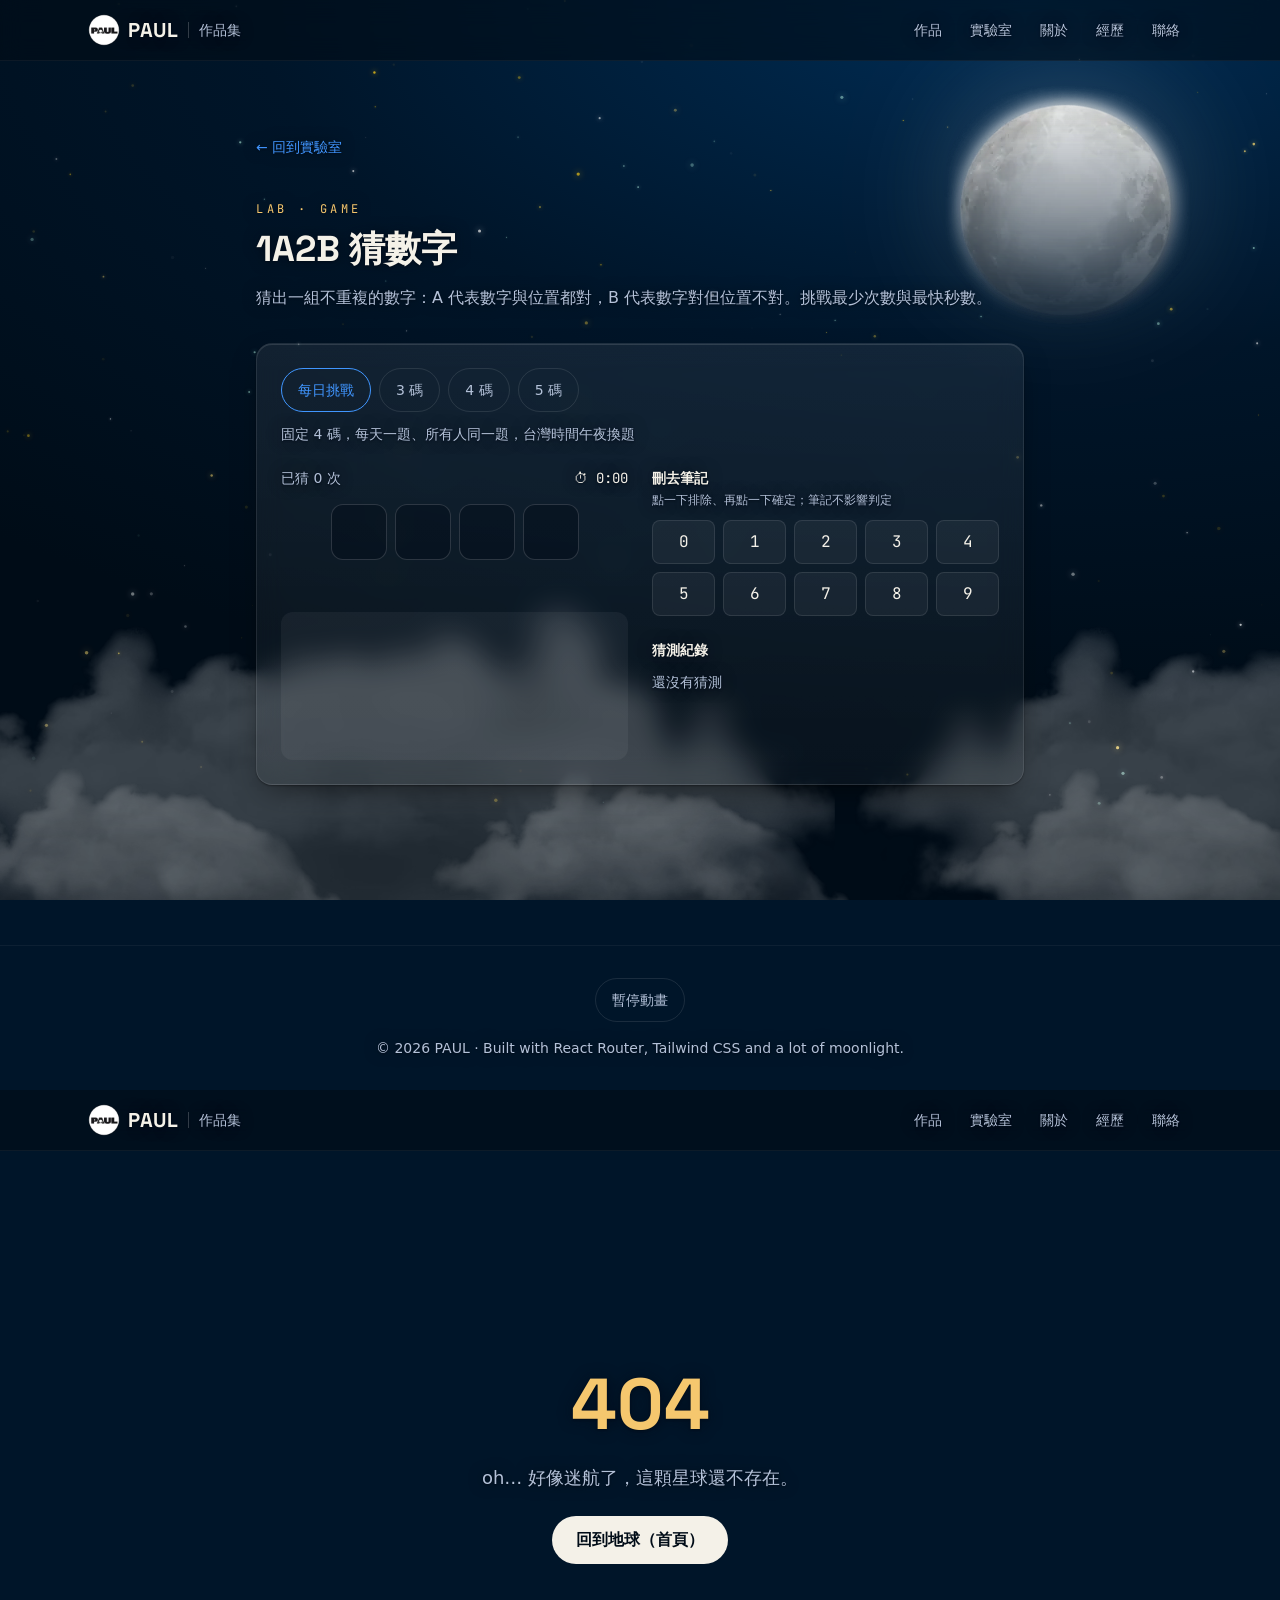
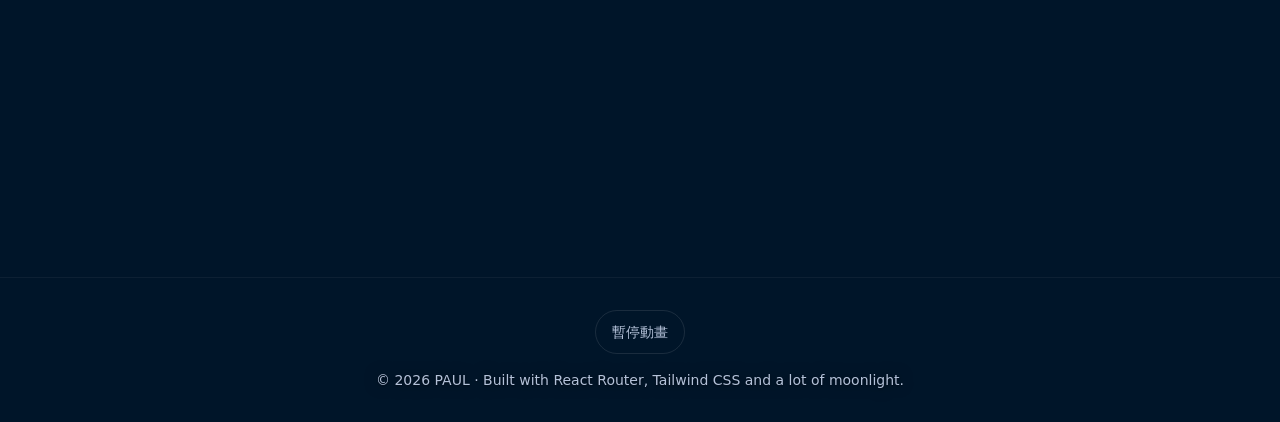
==== lab/1a2b/index.html @ 8226124d "deploy: 2026-10-08T11:11Z" ====
<!DOCTYPE html><html lang="zh-Hant-TW"><head><meta charSet="utf-8"/><meta name="viewport" content="width=device-width, initial-scale=1"/><link rel="preload" as="image" imageSrcSet="/images/moon-320.webp 320w, /images/moon.webp 640w" imageSizes="(min-width: 640px) min(36vw, 20rem), min(38vw, 10rem)" fetchPriority="high"/><link rel="preload" as="image" href="/images/logo-96.webp"/><meta name="theme-color" content="#001529"/><title>1A2B 猜數字 ｜ PAUL</title><meta name="description" content="2020 年作品重製版，挑戰最少次數與最快秒數"/><meta property="og:type" content="website"/><meta property="og:locale" content="zh_TW"/><meta property="og:site_name" content="PAUL"/><meta property="og:title" content="1A2B 猜數字 ｜ PAUL"/><meta property="og:description" content="2020 年作品重製版，挑戰最少次數與最快秒數"/><meta property="og:image" content="https://sp112907.github.io/og.png"/><meta property="og:image:width" content="1200"/><meta property="og:image:height" content="630"/><meta property="og:image:alt" content="PAUL 作品集"/><meta name="twitter:card" content="summary_large_image"/><meta property="og:url" content="https://sp112907.github.io/lab/1a2b/"/><link rel="canonical" href="https://sp112907.github.io/lab/1a2b/"/><link rel="icon" href="/favicon.png" type="image/png"/><link rel="apple-touch-icon" href="/favicon.png"/><link rel="modulepreload" href="/assets/manifest-2f17305a.js"/><link rel="modulepreload" href="/assets/entry.client-B5BqJ0xN.js"/><link rel="modulepreload" href="/assets/jsx-runtime-Ch9_1wX5.js"/><link rel="modulepreload" href="/assets/react-dom-DnBz4KIt.js"/><link rel="modulepreload" href="/assets/root-DWw3isPq.js"/><link rel="modulepreload" href="/assets/site-DSFREZqV.js"/><link rel="modulepreload" href="/assets/use-motion-allowed-De_7IsXq.js"/><link rel="modulepreload" href="/assets/profile-oTTnEnzQ.js"/><link rel="modulepreload" href="/assets/moon-layout-Ddujqy3C.js"/><link rel="modulepreload" href="/assets/use-scroll-lock-DDJBdX3m.js"/><link rel="modulepreload" href="/assets/storage-DFMcvQ_6.js"/><link rel="modulepreload" href="/assets/lab.1a2b-nqmTzjFT.js"/><link rel="modulepreload" href="/assets/use-copy-CxcpU2Ex.js"/><link rel="modulepreload" href="/assets/lab-C6aR-fp6.js"/><link rel="modulepreload" href="/assets/seo-BEEh9Qex.js"/><link rel="modulepreload" href="/assets/seeded-rng-D_hoxzGd.js"/><link rel="modulepreload" href="/assets/golden-5QnVuSSo.js"/><script>try{if(localStorage.getItem("paul:motion-paused")==="1")document.documentElement.dataset.motion="paused"}catch(e){}</script><link rel="stylesheet" href="/assets/root-D9_gCN--.css"/></head><body><a href="#main" class="sr-only focus:not-sr-only focus:fixed focus:left-4 focus:top-4 focus:z-50 focus:rounded-md focus:bg-night-800 focus:px-4 focus:py-2">跳到主要內容</a><div aria-hidden="true" class="pointer-events-none fixed inset-0 -z-10 overflow-hidden bg-[radial-gradient(120%_80%_at_80%_0%,#002d55_0%,#001529_50%,#000c17_100%)]"><canvas class="absolute inset-0 h-full w-full"></canvas><div id="sky-flyers" class="absolute inset-0"></div><div class="absolute right-4 top-[4.75rem] z-[2] w-[38vw] max-w-[10rem] sm:right-[4vw] sm:top-[6vh] sm:w-[min(36vw,20rem)] sm:max-w-none"><div aria-hidden="true" class="absolute inset-[18%] rounded-full bg-night-900 shadow-[0_0_6px_2px_var(--color-night-900)]"></div><img id="night-moon" src="/images/moon.webp" srcSet="/images/moon-320.webp 320w, /images/moon.webp 640w" sizes="(min-width: 640px) min(36vw, 20rem), min(38vw, 10rem)" alt="" width="640" height="640" decoding="async" fetchPriority="high" class="relative block w-full drop-shadow-[0_0_60px_rgba(244,241,232,0.35)]"/></div></div><header class="sticky top-0 z-30 border-b border-white/5 bg-night-950/60 backdrop-blur-md"><div class="mx-auto flex max-w-6xl items-center justify-between gap-2 px-5 py-3 sm:gap-4 sm:px-6"><a aria-label="PAUL 作品集 首頁" class="shimmer flex min-h-11 shrink-0 items-center gap-2 font-display text-xl font-bold tracking-wide sm:min-h-0" href="/" data-discover="true"><img src="/images/logo-96.webp" alt="" width="32" height="32" class="h-8 w-8 rounded-full"/><span>PAUL</span><span aria-hidden="true" class="mx-0.5 h-4 w-px bg-white/20"></span><span class="font-sans text-sm font-medium tracking-normal text-muted">作品集</span></a><nav aria-label="主要導覽" class="hidden sm:block"><ul class="flex whitespace-nowrap text-sm sm:gap-1"><li><a href="/#projects" class="group block rounded-full px-2 py-2 text-muted sm:px-3 transition-colors hover:bg-white/5 hover:text-moon"><span class="shimmer-title">作品</span></a></li><li><a href="/#lab" class="group block rounded-full px-2 py-2 text-muted sm:px-3 transition-colors hover:bg-white/5 hover:text-moon"><span class="shimmer-title">實驗室</span></a></li><li><a href="/#about" class="group block rounded-full px-2 py-2 text-muted sm:px-3 transition-colors hover:bg-white/5 hover:text-moon"><span class="shimmer-title">關於</span></a></li><li><a href="/#experience" class="group block rounded-full px-2 py-2 text-muted sm:px-3 transition-colors hover:bg-white/5 hover:text-moon"><span class="shimmer-title">經歷</span></a></li><li><a href="/#contact" class="group block rounded-full px-2 py-2 text-muted sm:px-3 transition-colors hover:bg-white/5 hover:text-moon"><span class="shimmer-title">聯絡</span></a></li></ul></nav><button type="button" aria-label="開啟選單" aria-expanded="false" aria-controls="mobile-menu" class="glow-edge flex h-11 w-11 items-center justify-center rounded-full text-moon hover:bg-white/10 press:scale-[0.98] transition-transform sm:hidden"><svg aria-hidden="true" viewBox="0 0 24 24" width="24" height="24" fill="none" stroke="currentColor" stroke-width="2" stroke-linecap="round"><path d="M4 7h16M4 12h16M4 17h16"></path></svg></button><dialog id="mobile-menu" aria-label="選單" class="fixed inset-0 m-0 h-dvh max-h-none w-full max-w-none flex-col overscroll-contain border-0 bg-night-900/90 p-0 text-moon backdrop-blur-xl backdrop:bg-transparent open:flex sm:hidden"><div class="flex justify-end px-5 pt-3"><button type="button" aria-label="關閉選單" class="glow-edge flex h-11 w-11 items-center justify-center rounded-full text-moon hover:bg-white/10 press:scale-[0.98] transition-transform"><svg aria-hidden="true" viewBox="0 0 24 24" width="24" height="24" fill="none" stroke="currentColor" stroke-width="2" stroke-linecap="round"><path d="M6 6l12 12M18 6L6 18"></path></svg></button></div><nav aria-label="手機導覽" class="flex flex-1 flex-col justify-center px-8"><ul class="space-y-2"><li><a href="/#projects" style="--menu-i:0" class="group flex min-h-11 items-center py-2 font-display text-3xl font-bold text-moon hover:text-star press:scale-[0.98] transition-transform menu-stagger"><span class="shimmer-title">作品</span></a></li><li><a href="/#lab" style="--menu-i:1" class="group flex min-h-11 items-center py-2 font-display text-3xl font-bold text-moon hover:text-star press:scale-[0.98] transition-transform menu-stagger"><span class="shimmer-title">實驗室</span></a></li><li><a href="/#about" style="--menu-i:2" class="group flex min-h-11 items-center py-2 font-display text-3xl font-bold text-moon hover:text-star press:scale-[0.98] transition-transform menu-stagger"><span class="shimmer-title">關於</span></a></li><li><a href="/#experience" style="--menu-i:3" class="group flex min-h-11 items-center py-2 font-display text-3xl font-bold text-moon hover:text-star press:scale-[0.98] transition-transform menu-stagger"><span class="shimmer-title">經歷</span></a></li><li><a href="/#contact" style="--menu-i:4" class="group flex min-h-11 items-center py-2 font-display text-3xl font-bold text-moon hover:text-star press:scale-[0.98] transition-transform menu-stagger"><span class="shimmer-title">聯絡</span></a></li></ul></nav><div class="px-8 pb-10"><p class="inline-flex items-center gap-2 rounded-full border border-emerald-300/30 bg-emerald-300/10 px-4 py-1.5 text-sm text-emerald-200"><span aria-hidden="true" class="h-2 w-2 shrink-0 rounded-full bg-emerald-300 shadow-[0_0_10px] shadow-emerald-300"></span>正在尋找 Senior Software Engineer 機會（台中／遠端）</p></div></dialog></div></header><main id="main" class="mx-auto max-w-6xl px-5 sm:px-6"><div class="mx-auto max-w-3xl py-16"><a class="shimmer inline-flex min-h-11 items-center text-sm text-ice underline-offset-4 hover:underline" href="/#lab" data-discover="true">← 回到實驗室</a><div class="mt-8"><header class="mb-8"><p class="font-mono text-xs uppercase tracking-[0.3em] text-star">Lab · Game</p><h1 class="mt-3 font-display text-3xl font-bold sm:text-4xl">1A2B 猜數字</h1><p class="mt-4 leading-relaxed text-muted">猜出一組不重複的數字：A 代表數字與位置都對，B 代表數字對但位置不對。挑戰最少次數與最快秒數。</p><noscript><p class="mt-4 rounded-xl border border-star/40 px-4 py-3 text-sm text-star">這個遊戲需要 JavaScript 才能遊玩，請開啟後重新整理。</p></noscript></header><div class="glass-card glass-card--static rounded-2xl p-4 sm:p-6"><div role="tablist" aria-label="模式" class="flex flex-wrap gap-2"><button type="button" role="tab" id="bulls-tab-daily" aria-selected="true" aria-controls="bulls-panel" tabindex="0" class="glow-edge min-h-11 rounded-full border border-white/10 px-4 text-sm text-muted aria-selected:border-ice aria-selected:text-ice focus-visible:ring-2 focus-visible:ring-ice/40">每日挑戰</button><button type="button" role="tab" id="bulls-tab-3" aria-selected="false" aria-controls="bulls-panel" tabindex="-1" class="glow-edge min-h-11 rounded-full border border-white/10 px-4 text-sm text-muted aria-selected:border-ice aria-selected:text-ice focus-visible:ring-2 focus-visible:ring-ice/40">3 碼</button><button type="button" role="tab" id="bulls-tab-4" aria-selected="false" aria-controls="bulls-panel" tabindex="-1" class="glow-edge min-h-11 rounded-full border border-white/10 px-4 text-sm text-muted aria-selected:border-ice aria-selected:text-ice focus-visible:ring-2 focus-visible:ring-ice/40">4 碼</button><button type="button" role="tab" id="bulls-tab-5" aria-selected="false" aria-controls="bulls-panel" tabindex="-1" class="glow-edge min-h-11 rounded-full border border-white/10 px-4 text-sm text-muted aria-selected:border-ice aria-selected:text-ice focus-visible:ring-2 focus-visible:ring-ice/40">5 碼</button></div><div class="mt-3"><p class="text-sm text-muted">固定 4 碼，每天一題、所有人同一題，台灣時間午夜換題</p></div><div role="tabpanel" id="bulls-panel" aria-labelledby="bulls-tab-daily" class="mt-6 min-w-0"><div class="grid gap-6 md:grid-cols-2"><div class="space-y-4"><div class="flex items-center justify-between text-sm text-muted"><span>已猜 <!-- -->0<!-- --> 次</span><span role="timer" aria-label="經過時間" class="font-mono text-moon">⏱ <!-- -->0:00</span></div><p class="sr-only">目前輸入：</p><div aria-hidden="true" class="flex justify-center gap-2"><span data-testid="input-cell" class="flex size-12 items-center justify-center rounded-xl border font-mono text-2xl text-moon sm:size-14 border-white/15 bg-night-950/40"></span><span data-testid="input-cell" class="flex size-12 items-center justify-center rounded-xl border font-mono text-2xl text-moon sm:size-14 border-white/15 bg-night-950/40"></span><span data-testid="input-cell" class="flex size-12 items-center justify-center rounded-xl border font-mono text-2xl text-moon sm:size-14 border-white/15 bg-night-950/40"></span><span data-testid="input-cell" class="flex size-12 items-center justify-center rounded-xl border font-mono text-2xl text-moon sm:size-14 border-white/15 bg-night-950/40"></span></div><p role="alert" class="min-h-5 text-center text-sm text-star"></p><div data-testid="pad-placeholder" aria-hidden="true" class="h-37 rounded-xl bg-white/5"></div></div><div class="space-y-6"><div><h2 class="text-sm font-semibold text-moon">刪去筆記</h2><p class="mt-1 text-xs text-muted">點一下排除、再點一下確定；筆記不影響判定</p><div class="mt-3 grid grid-cols-5 gap-2 sm:grid-cols-10 md:grid-cols-5"><button type="button" aria-pressed="false" aria-label="數字 0：未標記" class="min-h-11 rounded-lg border bg-white/5 font-mono text-base focus-visible:ring-2 focus-visible:ring-ice/40 border-white/10 text-moon">0</button><button type="button" aria-pressed="false" aria-label="數字 1：未標記" class="min-h-11 rounded-lg border bg-white/5 font-mono text-base focus-visible:ring-2 focus-visible:ring-ice/40 border-white/10 text-moon">1</button><button type="button" aria-pressed="false" aria-label="數字 2：未標記" class="min-h-11 rounded-lg border bg-white/5 font-mono text-base focus-visible:ring-2 focus-visible:ring-ice/40 border-white/10 text-moon">2</button><button type="button" aria-pressed="false" aria-label="數字 3：未標記" class="min-h-11 rounded-lg border bg-white/5 font-mono text-base focus-visible:ring-2 focus-visible:ring-ice/40 border-white/10 text-moon">3</button><button type="button" aria-pressed="false" aria-label="數字 4：未標記" class="min-h-11 rounded-lg border bg-white/5 font-mono text-base focus-visible:ring-2 focus-visible:ring-ice/40 border-white/10 text-moon">4</button><button type="button" aria-pressed="false" aria-label="數字 5：未標記" class="min-h-11 rounded-lg border bg-white/5 font-mono text-base focus-visible:ring-2 focus-visible:ring-ice/40 border-white/10 text-moon">5</button><button type="button" aria-pressed="false" aria-label="數字 6：未標記" class="min-h-11 rounded-lg border bg-white/5 font-mono text-base focus-visible:ring-2 focus-visible:ring-ice/40 border-white/10 text-moon">6</button><button type="button" aria-pressed="false" aria-label="數字 7：未標記" class="min-h-11 rounded-lg border bg-white/5 font-mono text-base focus-visible:ring-2 focus-visible:ring-ice/40 border-white/10 text-moon">7</button><button type="button" aria-pressed="false" aria-label="數字 8：未標記" class="min-h-11 rounded-lg border bg-white/5 font-mono text-base focus-visible:ring-2 focus-visible:ring-ice/40 border-white/10 text-moon">8</button><button type="button" aria-pressed="false" aria-label="數字 9：未標記" class="min-h-11 rounded-lg border bg-white/5 font-mono text-base focus-visible:ring-2 focus-visible:ring-ice/40 border-white/10 text-moon">9</button></div></div><div><h2 class="text-sm font-semibold text-moon">猜測紀錄</h2><p role="status" aria-live="polite" aria-label="最新結果" class="sr-only"></p><p class="mt-3 text-sm text-muted">還沒有猜測</p><ol aria-label="猜測紀錄" class="mt-3 max-h-72 space-y-2 overflow-y-auto pr-1"></ol></div></div></div></div></div></div></div></main><footer class="mt-24 flex flex-col items-center gap-4 border-t border-white/5 px-4 py-8 text-center text-sm text-muted"><button type="button" aria-pressed="false" class="min-h-11 rounded-full border border-white/10 px-4 py-2 text-sm text-muted transition-[color,background-color,scale] hover:bg-white/5 hover:text-moon press:scale-[0.98]">暫停動畫</button><p>© <!-- -->2026<!-- --> PAUL · Built with React Router, Tailwind CSS and a lot of moonlight.</p></footer><script>((storageKey, restoreKey) => {
		if (!window.history.state || !window.history.state.key) {
			let key = Math.random().toString(32).slice(2);
			window.history.replaceState({ key }, "");
		}
		try {
			let storedY = JSON.parse(sessionStorage.getItem(storageKey) || "{}")[restoreKey || window.history.state.key];
			if (typeof storedY === "number") window.scrollTo(0, storedY);
		} catch (error) {
			console.error(error);
			sessionStorage.removeItem(storageKey);
		}
	})("react-router-scroll-positions", null)</script><script>window.__reactRouterContext = {"basename":"/","future":{"unstable_enableNodeReadableStream":false,"unstable_optimizeDeps":false},"routeDiscovery":{"mode":"initial"},"ssr":false,"isSpaMode":false};window.__reactRouterContext.stream = new ReadableStream({start(controller){window.__reactRouterContext.streamController = controller;}}).pipeThrough(new TextEncoderStream());</script><script type="module" async="">import "/assets/manifest-2f17305a.js";
import * as route0 from "/assets/root-DWw3isPq.js";
import * as route1 from "/assets/lab.1a2b-nqmTzjFT.js";
  
  window.__reactRouterRouteModules = {"root":route0,"routes/lab.1a2b":route1};

import("/assets/entry.client-B5BqJ0xN.js");</script><!--$?--><template id="B:0"></template><!--/$--><script id="_R_">requestAnimationFrame(function(){$RT=performance.now()});</script><div hidden id="S:0"><script>window.__reactRouterContext.streamController.enqueue("[{\"_1\":2,\"_3\":-5,\"_4\":-5},\"loaderData\",{},\"actionData\",\"errors\"]\n");</script><!--$?--><template id="B:1"></template><!--/$--></div><script>$RB=[];$RV=function(a){$RT=performance.now();for(var b=0;b<a.length;b+=2){var c=a[b],e=a[b+1];null!==e.parentNode&&e.parentNode.removeChild(e);var f=c.parentNode;if(f){var g=c.previousSibling,h=0;do{if(c&&8===c.nodeType){var d=c.data;if("/$"===d||"/&"===d)if(0===h)break;else h--;else"$"!==d&&"$?"!==d&&"$~"!==d&&"$!"!==d&&"&"!==d||h++}d=c.nextSibling;f.removeChild(c);c=d}while(c);for(;e.firstChild;)f.insertBefore(e.firstChild,c);g.data="$";g._reactRetry&&requestAnimationFrame(g._reactRetry)}}a.length=0};
$RC=function(a,b){if(b=document.getElementById(b))(a=document.getElementById(a))?(a.previousSibling.data="$~",$RB.push(a,b),2===$RB.length&&("number"!==typeof $RT?requestAnimationFrame($RV.bind(null,$RB)):(a=performance.now(),setTimeout($RV.bind(null,$RB),2300>a&&2E3<a?2300-a:$RT+300-a)))):b.parentNode.removeChild(b)};$RC("B:0","S:0")</script><div hidden id="S:1"><script>window.__reactRouterContext.streamController.close();</script></div><script>$RC("B:1","S:1")</script></body></html>
---- assets/root-D9_gCN--.css ----
@font-face{font-family:Space Grotesk Variable;font-style:normal;font-display:swap;font-weight:300 700;src:url(/assets/space-grotesk-vietnamese-wght-normal-D0rl6rjA.woff2)format("woff2-variations");unicode-range:U+102-103,U+110-111,U+128-129,U+168-169,U+1A0-1A1,U+1AF-1B0,U+300-301,U+303-304,U+308-309,U+323,U+329,U+1EA0-1EF9,U+20AB}@font-face{font-family:Space Grotesk Variable;font-style:normal;font-display:swap;font-weight:300 700;src:url(/assets/space-grotesk-latin-ext-wght-normal-D9tNdqV9.woff2)format("woff2-variations");unicode-range:U+100-2BA,U+2BD-2C5,U+2C7-2CC,U+2CE-2D7,U+2DD-2FF,U+304,U+308,U+329,U+1D00-1DBF,U+1E00-1E9F,U+1EF2-1EFF,U+2020,U+20A0-20AB,U+20AD-20C0,U+2113,U+2C60-2C7F,U+A720-A7FF}@font-face{font-family:Space Grotesk Variable;font-style:normal;font-display:swap;font-weight:300 700;src:url(/assets/space-grotesk-latin-wght-normal-BhU9QXUp.woff2)format("woff2-variations");unicode-range:U+??,U+131,U+152-153,U+2BB-2BC,U+2C6,U+2DA,U+2DC,U+304,U+308,U+329,U+2000-206F,U+20AC,U+2122,U+2191,U+2193,U+2212,U+2215,U+FEFF,U+FFFD}@font-face{font-family:JetBrains Mono Variable;font-style:normal;font-display:swap;font-weight:100 800;src:url([data-uri])format("woff2-variations");unicode-range:U+460-52F,U+1C80-1C8A,U+20B4,U+2DE0-2DFF,U+A640-A69F,U+FE2E-FE2F}@font-face{font-family:JetBrains Mono Variable;font-style:normal;font-display:swap;font-weight:100 800;src:url(/assets/jetbrains-mono-cyrillic-wght-normal-D73BlboJ.woff2)format("woff2-variations");unicode-range:U+301,U+400-45F,U+490-491,U+4B0-4B1,U+2116}@font-face{font-family:JetBrains Mono Variable;font-style:normal;font-display:swap;font-weight:100 800;src:url(/assets/jetbrains-mono-greek-wght-normal-Bw9x6K1M.woff2)format("woff2-variations");unicode-range:U+370-377,U+37A-37F,U+384-38A,U+38C,U+38E-3A1,U+3A3-3FF}@font-face{font-family:JetBrains Mono Variable;font-style:normal;font-display:swap;font-weight:100 800;src:url(/assets/jetbrains-mono-vietnamese-wght-normal-Bt-aOZkq.woff2)format("woff2-variations");unicode-range:U+102-103,U+110-111,U+128-129,U+168-169,U+1A0-1A1,U+1AF-1B0,U+300-301,U+303-304,U+308-309,U+323,U+329,U+1EA0-1EF9,U+20AB}@font-face{font-family:JetBrains Mono Variable;font-style:normal;font-display:swap;font-weight:100 800;src:url(/assets/jetbrains-mono-latin-ext-wght-normal-DBQx-q_a.woff2)format("woff2-variations");unicode-range:U+100-2BA,U+2BD-2C5,U+2C7-2CC,U+2CE-2D7,U+2DD-2FF,U+304,U+308,U+329,U+1D00-1DBF,U+1E00-1E9F,U+1EF2-1EFF,U+2020,U+20A0-20AB,U+20AD-20C0,U+2113,U+2C60-2C7F,U+A720-A7FF}@font-face{font-family:JetBrains Mono Variable;font-style:normal;font-display:swap;font-weight:100 800;src:url(/assets/jetbrains-mono-latin-wght-normal-B9CIFXIH.woff2)format("woff2-variations");unicode-range:U+??,U+131,U+152-153,U+2BB-2BC,U+2C6,U+2DA,U+2DC,U+304,U+308,U+329,U+2000-206F,U+20AC,U+2122,U+2191,U+2193,U+2212,U+2215,U+FEFF,U+FFFD}@layer properties{@supports (((-webkit-hyphens:none)) and (not (margin-trim:inline))) or ((-moz-orient:inline) and (not (color:rgb(from red r g b)))){*,:before,:after,::backdrop{--tw-translate-x:0;--tw-translate-y:0;--tw-translate-z:0;--tw-rotate-x:initial;--tw-rotate-y:initial;--tw-rotate-z:initial;--tw-skew-x:initial;--tw-skew-y:initial;--tw-space-y-reverse:0;--tw-border-style:solid;--tw-gradient-position:initial;--tw-gradient-from:#0000;--tw-gradient-via:#0000;--tw-gradient-to:#0000;--tw-gradient-stops:initial;--tw-gradient-via-stops:initial;--tw-gradient-from-position:0%;--tw-gradient-via-position:50%;--tw-gradient-to-position:100%;--tw-leading:initial;--tw-font-weight:initial;--tw-tracking:initial;--tw-ordinal:initial;--tw-slashed-zero:initial;--tw-numeric-figure:initial;--tw-numeric-spacing:initial;--tw-numeric-fraction:initial;--tw-shadow:0 0 #0000;--tw-shadow-color:initial;--tw-shadow-alpha:100%;--tw-inset-shadow:0 0 #0000;--tw-inset-shadow-color:initial;--tw-inset-shadow-alpha:100%;--tw-ring-color:initial;--tw-ring-shadow:0 0 #0000;--tw-inset-ring-color:initial;--tw-inset-ring-shadow:0 0 #0000;--tw-ring-inset:initial;--tw-ring-offset-width:0px;--tw-ring-offset-color:#fff;--tw-ring-offset-shadow:0 0 #0000;--tw-blur:initial;--tw-brightness:initial;--tw-contrast:initial;--tw-grayscale:initial;--tw-hue-rotate:initial;--tw-invert:initial;--tw-opacity:initial;--tw-saturate:initial;--tw-sepia:initial;--tw-drop-shadow:initial;--tw-drop-shadow-color:initial;--tw-drop-shadow-alpha:100%;--tw-drop-shadow-size:initial;--tw-backdrop-blur:initial;--tw-backdrop-brightness:initial;--tw-backdrop-contrast:initial;--tw-backdrop-grayscale:initial;--tw-backdrop-hue-rotate:initial;--tw-backdrop-invert:initial;--tw-backdrop-opacity:initial;--tw-backdrop-saturate:initial;--tw-backdrop-sepia:initial;--tw-duration:initial;--tw-scale-x:1;--tw-scale-y:1;--tw-scale-z:1;--tw-content:"";--tw-outline-style:solid}}}@layer theme{:root,:host{--font-sans:"PingFang TC", "Microsoft JhengHei", "Noto Sans TC", ui-sans-serif, system-ui, sans-serif;--font-mono:"JetBrains Mono Variable", ui-monospace, SFMono-Regular, monospace;--color-red-300:oklch(80.8% .114 19.571);--color-red-400:oklch(70.4% .191 22.216);--color-red-500:oklch(63.7% .237 25.331);--color-emerald-200:oklch(90.5% .093 164.15);--color-emerald-300:oklch(84.5% .143 164.978);--color-black:#000;--color-white:#fff;--spacing:.25rem;--container-xs:20rem;--container-xl:36rem;--container-2xl:42rem;--container-3xl:48rem;--container-6xl:72rem;--text-xs:.75rem;--text-xs--line-height:calc(1 / .75);--text-sm:.875rem;--text-sm--line-height:calc(1.25 / .875);--text-base:1rem;--text-base--line-height:calc(1.5 / 1);--text-lg:1.125rem;--text-lg--line-height:calc(1.75 / 1.125);--text-xl:1.25rem;--text-xl--line-height:calc(1.75 / 1.25);--text-2xl:1.5rem;--text-2xl--line-height:calc(2 / 1.5);--text-3xl:1.875rem;--text-3xl--line-height:calc(2.25 / 1.875);--text-4xl:2.25rem;--text-4xl--line-height:calc(2.5 / 2.25);--text-5xl:3rem;--text-5xl--line-height:1;--text-6xl:3.75rem;--text-6xl--line-height:1;--text-7xl:4.5rem;--text-7xl--line-height:1;--text-8xl:6rem;--text-8xl--line-height:1;--font-weight-normal:400;--font-weight-medium:500;--font-weight-semibold:600;--font-weight-bold:700;--tracking-tight:-.025em;--tracking-normal:0em;--tracking-wide:.025em;--leading-relaxed:1.625;--radius-md:.375rem;--radius-lg:.5rem;--radius-xl:.75rem;--radius-2xl:1rem;--blur-md:12px;--blur-xl:24px;--aspect-video:16 / 9;--default-transition-duration:.15s;--default-transition-timing-function:cubic-bezier(.4, 0, .2, 1);--default-font-family:var(--font-sans);--default-mono-font-family:var(--font-mono);--color-night-950:#000c17;--color-night-900:#001529;--color-night-800:#002140;--color-brand:#1677ff;--color-moon:#f4f1e8;--color-star:#f5c76e;--color-ice:#4096ff;--color-muted:#b4c2d9;--color-shimmer-base:#8096bb;--color-shimmer-base-glass:#9daecb;--font-display:"Space Grotesk Variable", ui-sans-serif, system-ui, sans-serif}}@layer base{*,:after,:before,::backdrop{box-sizing:border-box;border:0 solid;margin:0;padding:0}::file-selector-button{box-sizing:border-box;border:0 solid;margin:0;padding:0}html,:host{-webkit-text-size-adjust:100%;tab-size:4;line-height:1.5;font-family:var(--default-font-family,-apple-system, BlinkMacSystemFont, "Segoe UI", Roboto, "Helvetica Neue", "Noto Sans", Arial, sans-serif, "Apple Color Emoji", "Segoe UI Emoji", "Segoe UI Symbol", "Noto Color Emoji");font-feature-settings:var(--default-font-feature-settings,normal);font-variation-settings:var(--default-font-variation-settings,normal);-webkit-tap-highlight-color:transparent}hr{height:0;color:inherit;border-top-width:1px}abbr:where([title]){-webkit-text-decoration:underline dotted;text-decoration:underline dotted}h1,h2,h3,h4,h5,h6{font-size:inherit;font-weight:inherit}a{color:inherit;-webkit-text-decoration:inherit;-webkit-text-decoration:inherit;-webkit-text-decoration:inherit;-webkit-text-decoration:inherit;text-decoration:inherit}b,strong{font-weight:bolder}code,kbd,samp,pre{font-family:var(--default-mono-font-family,ui-monospace, SFMono-Regular, Menlo, Monaco, Consolas, "Liberation Mono", "Courier New", monospace);font-feature-settings:var(--default-mono-font-feature-settings,normal);font-variation-settings:var(--default-mono-font-variation-settings,normal);font-size:1em}small{font-size:80%}sub,sup{vertical-align:baseline;font-size:75%;line-height:0;position:relative}sub{bottom:-.25em}sup{top:-.5em}table{text-indent:0;border-color:inherit;border-collapse:collapse}:-moz-focusring:where(:not(iframe)){outline:auto}progress{vertical-align:baseline}summary{display:list-item}ol,ul,menu{list-style:none}img,svg,video,canvas,audio,iframe,embed,object{vertical-align:middle;display:block}img,video{max-width:100%;height:auto}button,input,select,optgroup,textarea{font:inherit;font-feature-settings:inherit;font-variation-settings:inherit;letter-spacing:inherit;color:inherit;opacity:1;background-color:#0000;border-radius:0}::file-selector-button{font:inherit;font-feature-settings:inherit;font-variation-settings:inherit;letter-spacing:inherit;color:inherit;opacity:1;background-color:#0000;border-radius:0}:where(select:is([multiple],[size])) optgroup{font-weight:bolder}:where(select:is([multiple],[size])) optgroup option{padding-inline-start:20px}::file-selector-button{margin-inline-end:4px}::placeholder{opacity:1}@supports (not ((-webkit-appearance:-apple-pay-button))) or (contain-intrinsic-size:1px){::placeholder{color:currentColor}@supports (color:color-mix(in lab, red, red)){::placeholder{color:color-mix(in oklab, currentcolor 50%, transparent)}}}textarea{resize:vertical}::-webkit-search-decoration{-webkit-appearance:none}::-webkit-date-and-time-value{min-height:1lh;text-align:inherit}::-webkit-datetime-edit{display:inline-flex}::-webkit-datetime-edit-fields-wrapper{padding:0}::-webkit-datetime-edit{padding-block:0}::-webkit-datetime-edit-year-field{padding-block:0}::-webkit-datetime-edit-month-field{padding-block:0}::-webkit-datetime-edit-day-field{padding-block:0}::-webkit-datetime-edit-hour-field{padding-block:0}::-webkit-datetime-edit-minute-field{padding-block:0}::-webkit-datetime-edit-second-field{padding-block:0}::-webkit-datetime-edit-millisecond-field{padding-block:0}::-webkit-datetime-edit-meridiem-field{padding-block:0}::-webkit-calendar-picker-indicator{line-height:1}:-moz-ui-invalid{box-shadow:none}button,input:where([type=button],[type=reset],[type=submit]){appearance:button}::file-selector-button{appearance:button}::-webkit-inner-spin-button{height:auto}::-webkit-outer-spin-button{height:auto}[hidden]:where(:not([hidden=until-found])){display:none!important}html{background:var(--color-night-900);--lightningcss-light: ;--lightningcss-dark:initial;color-scheme:dark;scroll-behavior:smooth;scroll-padding-top:5rem}body{font-family:var(--font-sans);color:var(--color-moon);-webkit-font-smoothing:antialiased;-moz-osx-font-smoothing:grayscale;text-shadow:0 1px 2px #000c17d9,0 0 14px #000c1799;min-height:100dvh}:focus-visible{outline:2px solid var(--color-ice);outline-offset:3px;border-radius:4px}:where(.bg-moon,.bg-white){text-shadow:none}}@layer components;@layer utilities{.pointer-events-none{pointer-events:none}.invisible{visibility:hidden}.visible{visibility:visible}.sr-only{clip-path:inset(50%);white-space:nowrap;border-width:0;width:1px;height:1px;margin:-1px;padding:0;position:absolute;overflow:hidden}.glass-card{--glow-x:50%;--glow-y:0%;--glow-o:0;-webkit-backdrop-filter:blur(14px);backdrop-filter:blur(14px);background:linear-gradient(#ffffff12,#ffffff08);border:1px solid #ffffff17;transition:transform .2s,scale .15s,box-shadow .2s;position:relative;box-shadow:inset 0 1px #ffffff1f,0 1px 2px #00000059,0 12px 32px -12px #0009}.glow-edge{--glow-x:50%;--glow-y:0%;--glow-o:0;position:relative}.absolute{position:absolute}.fixed{position:fixed}.relative{position:relative}.static{position:static}.sticky{position:sticky}.inset-0{inset:0}.inset-\[18\%\]{inset:18%}.inset-x-\[-10\%\]{inset-inline:-10%}.top-0{top:0}.top-1\.5{top:calc(var(--spacing) * 1.5)}.top-\[4\.75rem\]{top:4.75rem}.top-\[18px\]{top:18px}.top-full{top:100%}.right-4{right:calc(var(--spacing) * 4)}.bottom-6{bottom:calc(var(--spacing) * 6)}.bottom-\[calc\(-4\%-60px\)\]{bottom:calc(-4% - 60px)}.bottom-\[calc\(-8\%-60px\)\]{bottom:calc(-8% - 60px)}.-left-\[1\.85rem\]{left:-1.85rem}.left-0{left:0}.left-1\/2{left:50%}.left-\[-26\.5px\]{left:-26.5px}.isolate{isolation:isolate}.-z-10{z-index:calc(10 * -1)}.z-10{z-index:10}.z-20{z-index:20}.z-30{z-index:30}.z-50{z-index:50}.z-\[2\]{z-index:2}.z-\[4\]{z-index:4}.col-span-2{grid-column:span 2/span 2}.col-span-3{grid-column:span 3/span 3}.container{width:100%}@media (width>=40rem){.container{max-width:40rem}}@media (width>=48rem){.container{max-width:48rem}}@media (width>=64rem){.container{max-width:64rem}}@media (width>=80rem){.container{max-width:80rem}}@media (width>=96rem){.container{max-width:96rem}}.m-0{margin:0}.m-auto{margin:auto}.mx-0\.5{margin-inline:calc(var(--spacing) * .5)}.mx-auto{margin-inline:auto}.mt-1{margin-top:var(--spacing)}.mt-2{margin-top:calc(var(--spacing) * 2)}.mt-3{margin-top:calc(var(--spacing) * 3)}.mt-4{margin-top:calc(var(--spacing) * 4)}.mt-5{margin-top:calc(var(--spacing) * 5)}.mt-6{margin-top:calc(var(--spacing) * 6)}.mt-8{margin-top:calc(var(--spacing) * 8)}.mt-10{margin-top:calc(var(--spacing) * 10)}.mt-16{margin-top:calc(var(--spacing) * 16)}.mt-24{margin-top:calc(var(--spacing) * 24)}.mb-3{margin-bottom:calc(var(--spacing) * 3)}.mb-6{margin-bottom:calc(var(--spacing) * 6)}.mb-8{margin-bottom:calc(var(--spacing) * 8)}.ml-0\.5{margin-left:calc(var(--spacing) * .5)}.ml-1{margin-left:var(--spacing)}.ml-2{margin-left:calc(var(--spacing) * 2)}.ml-5{margin-left:calc(var(--spacing) * 5)}.block{display:block}.contents{display:contents}.flex{display:flex}.grid{display:grid}.hidden{display:none}.inline{display:inline}.inline-block{display:inline-block}.inline-flex{display:inline-flex}.table{display:table}.aspect-\[5\/8\]{aspect-ratio:5/8}.aspect-video{aspect-ratio:var(--aspect-video)}.size-12{width:calc(var(--spacing) * 12);height:calc(var(--spacing) * 12)}.h-2{height:calc(var(--spacing) * 2)}.h-2\.5{height:calc(var(--spacing) * 2.5)}.h-3{height:calc(var(--spacing) * 3)}.h-4{height:calc(var(--spacing) * 4)}.h-8{height:calc(var(--spacing) * 8)}.h-11{height:calc(var(--spacing) * 11)}.h-37{height:calc(var(--spacing) * 37)}.h-\[1\.1em\]{height:1.1em}.h-\[calc\(30vh\+60px\)\]{height:calc(30vh + 60px)}.h-\[calc\(38vh\+60px\)\]{height:calc(38vh + 60px)}.h-auto{height:auto}.h-dvh{height:100dvh}.h-fit{height:fit-content}.h-full{height:100%}.h-px{height:1px}.max-h-72{max-height:calc(var(--spacing) * 72)}.max-h-96{max-height:calc(var(--spacing) * 96)}.max-h-\[80vh\]{max-height:80vh}.max-h-none{max-height:none}.min-h-5{min-height:calc(var(--spacing) * 5)}.min-h-11{min-height:calc(var(--spacing) * 11)}.min-h-\[5\.5rem\]{min-height:5.5rem}.min-h-\[60vh\]{min-height:60vh}.min-h-\[70vh\]{min-height:70vh}.w-2{width:calc(var(--spacing) * 2)}.w-2\.5{width:calc(var(--spacing) * 2.5)}.w-3{width:calc(var(--spacing) * 3)}.w-8{width:calc(var(--spacing) * 8)}.w-11{width:calc(var(--spacing) * 11)}.w-16{width:calc(var(--spacing) * 16)}.w-24{width:calc(var(--spacing) * 24)}.w-\[2px\]{width:2px}.w-\[38vw\]{width:38vw}.w-\[min\(92vw\,24rem\)\]{width:min(92vw,24rem)}.w-\[min\(96vw\,80rem\)\]{width:min(96vw,80rem)}.w-auto{width:auto}.w-fit{width:fit-content}.w-full{width:100%}.w-px{width:1px}.max-w-2xl{max-width:var(--container-2xl)}.max-w-3xl{max-width:var(--container-3xl)}.max-w-6xl{max-width:var(--container-6xl)}.max-w-\[10rem\]{max-width:10rem}.max-w-full{max-width:100%}.max-w-none{max-width:none}.max-w-xl{max-width:var(--container-xl)}.max-w-xs{max-width:var(--container-xs)}.min-w-0{min-width:0}.min-w-\[36rem\]{min-width:36rem}.flex-1{flex:1}.shrink-0{flex-shrink:0}.basis-full{flex-basis:100%}.-translate-x-1\/2{--tw-translate-x:calc(calc(1 / 2 * 100%) * -1);translate:var(--tw-translate-x) var(--tw-translate-y)}.translate-y-\[0\.2em\]{--tw-translate-y:.2em;translate:var(--tw-translate-x) var(--tw-translate-y)}.transform{transform:var(--tw-rotate-x,) var(--tw-rotate-y,) var(--tw-rotate-z,) var(--tw-skew-x,) var(--tw-skew-y,)}.cursor-pointer{cursor:pointer}.touch-none{touch-action:none}.resize{resize:both}.resize-y{resize:vertical}.scroll-mb-4{scroll-margin-bottom:calc(var(--spacing) * 4)}.list-disc{list-style-type:disc}.grid-cols-2{grid-template-columns:repeat(2,minmax(0,1fr))}.grid-cols-5{grid-template-columns:repeat(5,minmax(0,1fr))}.flex-col{flex-direction:column}.flex-wrap{flex-wrap:wrap}.items-baseline{align-items:baseline}.items-center{align-items:center}.items-end{align-items:flex-end}.items-start{align-items:flex-start}.justify-between{justify-content:space-between}.justify-center{justify-content:center}.justify-end{justify-content:flex-end}.gap-1{gap:var(--spacing)}.gap-1\.5{gap:calc(var(--spacing) * 1.5)}.gap-2{gap:calc(var(--spacing) * 2)}.gap-3{gap:calc(var(--spacing) * 3)}.gap-4{gap:calc(var(--spacing) * 4)}.gap-5{gap:calc(var(--spacing) * 5)}.gap-6{gap:calc(var(--spacing) * 6)}.gap-8{gap:calc(var(--spacing) * 8)}.gap-10{gap:calc(var(--spacing) * 10)}:where(.space-y-1>:not(:last-child)){--tw-space-y-reverse:0;margin-block-start:calc(var(--spacing) * var(--tw-space-y-reverse));margin-block-end:calc(var(--spacing) * calc(1 - var(--tw-space-y-reverse)))}:where(.space-y-2>:not(:last-child)){--tw-space-y-reverse:0;margin-block-start:calc(calc(var(--spacing) * 2) * var(--tw-space-y-reverse));margin-block-end:calc(calc(var(--spacing) * 2) * calc(1 - var(--tw-space-y-reverse)))}:where(.space-y-3>:not(:last-child)){--tw-space-y-reverse:0;margin-block-start:calc(calc(var(--spacing) * 3) * var(--tw-space-y-reverse));margin-block-end:calc(calc(var(--spacing) * 3) * calc(1 - var(--tw-space-y-reverse)))}:where(.space-y-4>:not(:last-child)){--tw-space-y-reverse:0;margin-block-start:calc(calc(var(--spacing) * 4) * var(--tw-space-y-reverse));margin-block-end:calc(calc(var(--spacing) * 4) * calc(1 - var(--tw-space-y-reverse)))}:where(.space-y-5>:not(:last-child)){--tw-space-y-reverse:0;margin-block-start:calc(calc(var(--spacing) * 5) * var(--tw-space-y-reverse));margin-block-end:calc(calc(var(--spacing) * 5) * calc(1 - var(--tw-space-y-reverse)))}:where(.space-y-6>:not(:last-child)){--tw-space-y-reverse:0;margin-block-start:calc(calc(var(--spacing) * 6) * var(--tw-space-y-reverse));margin-block-end:calc(calc(var(--spacing) * 6) * calc(1 - var(--tw-space-y-reverse)))}.gap-x-3{column-gap:calc(var(--spacing) * 3)}.gap-x-4{column-gap:calc(var(--spacing) * 4)}.gap-y-1{row-gap:var(--spacing)}.overflow-hidden{overflow:hidden}.overflow-x-auto{overflow-x:auto}.overflow-y-auto{overflow-y:auto}.overscroll-contain{overscroll-behavior:contain}.rounded-2xl{border-radius:var(--radius-2xl)}.rounded-full{border-radius:2147483647px}.rounded-lg{border-radius:var(--radius-lg)}.rounded-md{border-radius:var(--radius-md)}.rounded-xl{border-radius:var(--radius-xl)}.rounded-t-2xl{border-top-left-radius:var(--radius-2xl);border-top-right-radius:var(--radius-2xl)}.border{border-style:var(--tw-border-style);border-width:1px}.border-0{border-style:var(--tw-border-style);border-width:0}.border-2{border-style:var(--tw-border-style);border-width:2px}.border-t{border-top-style:var(--tw-border-style);border-top-width:1px}.border-b{border-bottom-style:var(--tw-border-style);border-bottom-width:1px}.border-l{border-left-style:var(--tw-border-style);border-left-width:1px}.border-emerald-300\/30{border-color:#5ee9b54d}@supports (color:color-mix(in lab, red, red)){.border-emerald-300\/30{border-color:color-mix(in oklab, var(--color-emerald-300) 30%, transparent)}}.border-ice{border-color:var(--color-ice)}.border-red-400\/40{border-color:#ff656866}@supports (color:color-mix(in lab, red, red)){.border-red-400\/40{border-color:color-mix(in oklab, var(--color-red-400) 40%, transparent)}}.border-star{border-color:var(--color-star)}.border-star\/40{border-color:#f5c76e66}@supports (color:color-mix(in lab, red, red)){.border-star\/40{border-color:color-mix(in oklab, var(--color-star) 40%, transparent)}}.border-white\/5{border-color:#ffffff0d}@supports (color:color-mix(in lab, red, red)){.border-white\/5{border-color:color-mix(in oklab, var(--color-white) 5%, transparent)}}.border-white\/10{border-color:#ffffff1a}@supports (color:color-mix(in lab, red, red)){.border-white\/10{border-color:color-mix(in oklab, var(--color-white) 10%, transparent)}}.border-white\/15{border-color:#ffffff26}@supports (color:color-mix(in lab, red, red)){.border-white\/15{border-color:color-mix(in oklab, var(--color-white) 15%, transparent)}}.bg-black\/30{background-color:#0000004d}@supports (color:color-mix(in lab, red, red)){.bg-black\/30{background-color:color-mix(in oklab, var(--color-black) 30%, transparent)}}.bg-brand{background-color:var(--color-brand)}.bg-emerald-300{background-color:var(--color-emerald-300)}.bg-emerald-300\/10{background-color:#5ee9b51a}@supports (color:color-mix(in lab, red, red)){.bg-emerald-300\/10{background-color:color-mix(in oklab, var(--color-emerald-300) 10%, transparent)}}.bg-moon{background-color:var(--color-moon)}.bg-night-800\/95{background-color:#002140f2}@supports (color:color-mix(in lab, red, red)){.bg-night-800\/95{background-color:color-mix(in oklab, var(--color-night-800) 95%, transparent)}}.bg-night-900{background-color:var(--color-night-900)}.bg-night-900\/90{background-color:#001529e6}@supports (color:color-mix(in lab, red, red)){.bg-night-900\/90{background-color:color-mix(in oklab, var(--color-night-900) 90%, transparent)}}.bg-night-950{background-color:var(--color-night-950)}.bg-night-950\/40{background-color:#000c1766}@supports (color:color-mix(in lab, red, red)){.bg-night-950\/40{background-color:color-mix(in oklab, var(--color-night-950) 40%, transparent)}}.bg-night-950\/60{background-color:#000c1799}@supports (color:color-mix(in lab, red, red)){.bg-night-950\/60{background-color:color-mix(in oklab, var(--color-night-950) 60%, transparent)}}.bg-red-500\/10{background-color:#fb2c361a}@supports (color:color-mix(in lab, red, red)){.bg-red-500\/10{background-color:color-mix(in oklab, var(--color-red-500) 10%, transparent)}}.bg-star{background-color:var(--color-star)}.bg-star\/5{background-color:#f5c76e0d}@supports (color:color-mix(in lab, red, red)){.bg-star\/5{background-color:color-mix(in oklab, var(--color-star) 5%, transparent)}}.bg-transparent{background-color:#0000}.bg-white\/5{background-color:#ffffff0d}@supports (color:color-mix(in lab, red, red)){.bg-white\/5{background-color:color-mix(in oklab, var(--color-white) 5%, transparent)}}.bg-white\/10{background-color:#ffffff1a}@supports (color:color-mix(in lab, red, red)){.bg-white\/10{background-color:color-mix(in oklab, var(--color-white) 10%, transparent)}}.bg-white\/15{background-color:#ffffff26}@supports (color:color-mix(in lab, red, red)){.bg-white\/15{background-color:color-mix(in oklab, var(--color-white) 15%, transparent)}}.bg-white\/20{background-color:#fff3}@supports (color:color-mix(in lab, red, red)){.bg-white\/20{background-color:color-mix(in oklab, var(--color-white) 20%, transparent)}}.bg-gradient-to-r{--tw-gradient-position:to right in oklab;background-image:linear-gradient(var(--tw-gradient-stops))}.bg-\[radial-gradient\(120\%_80\%_at_80\%_0\%\,\#002d55_0\%\,\#001529_50\%\,\#000c17_100\%\)\]{background-image:radial-gradient(120% 80% at 80% 0,#002d55 0%,#001529 50%,#000c17 100%)}.bg-\[radial-gradient\(circle_at_30\%_30\%\,\#003a70\,\#001529\)\]{background-image:radial-gradient(circle at 30% 30%,#003a70,#001529)}.bg-\[url\(\/images\/cloud-1\.webp\)\]{background-image:url(/images/cloud-1.webp)}.bg-\[url\(\/images\/cloud-2\.webp\)\]{background-image:url(/images/cloud-2.webp)}.from-star{--tw-gradient-from:var(--color-star);--tw-gradient-stops:var(--tw-gradient-via-stops,var(--tw-gradient-position), var(--tw-gradient-from) var(--tw-gradient-from-position), var(--tw-gradient-to) var(--tw-gradient-to-position))}.to-brand{--tw-gradient-to:var(--color-brand);--tw-gradient-stops:var(--tw-gradient-via-stops,var(--tw-gradient-position), var(--tw-gradient-from) var(--tw-gradient-from-position), var(--tw-gradient-to) var(--tw-gradient-to-position))}.bg-\[length\:auto_100\%\]{background-size:auto 100%}.bg-repeat-x{background-repeat:repeat-x}.fill-\[\#002140\]{fill:#002140}.fill-\[\#b4c2d9\]{fill:#b4c2d9}.fill-\[\#f4f1e8\]{fill:#f4f1e8}.fill-\[\#f5c76e\]{fill:#f5c76e}.stroke-\[\#4096ff\]\/60{stroke:oklab(67.2557% -.0446634 -.170272/.6)}.object-contain{object-fit:contain}.object-cover{object-fit:cover}.object-top{object-position:top}.p-0{padding:0}.p-1{padding:var(--spacing)}.p-2{padding:calc(var(--spacing) * 2)}.p-3{padding:calc(var(--spacing) * 3)}.p-4{padding:calc(var(--spacing) * 4)}.p-6{padding:calc(var(--spacing) * 6)}.px-2{padding-inline:calc(var(--spacing) * 2)}.px-2\.5{padding-inline:calc(var(--spacing) * 2.5)}.px-3{padding-inline:calc(var(--spacing) * 3)}.px-3\.5{padding-inline:calc(var(--spacing) * 3.5)}.px-4{padding-inline:calc(var(--spacing) * 4)}.px-5{padding-inline:calc(var(--spacing) * 5)}.px-6{padding-inline:calc(var(--spacing) * 6)}.px-8{padding-inline:calc(var(--spacing) * 8)}.py-0\.5{padding-block:calc(var(--spacing) * .5)}.py-1{padding-block:var(--spacing)}.py-1\.5{padding-block:calc(var(--spacing) * 1.5)}.py-2{padding-block:calc(var(--spacing) * 2)}.py-2\.5{padding-block:calc(var(--spacing) * 2.5)}.py-3{padding-block:calc(var(--spacing) * 3)}.py-6{padding-block:calc(var(--spacing) * 6)}.py-8{padding-block:calc(var(--spacing) * 8)}.py-16{padding-block:calc(var(--spacing) * 16)}.pt-3{padding-top:calc(var(--spacing) * 3)}.pt-\[13rem\]{padding-top:13rem}.pr-1{padding-right:var(--spacing)}.pr-4{padding-right:calc(var(--spacing) * 4)}.pb-1{padding-bottom:var(--spacing)}.pb-2{padding-bottom:calc(var(--spacing) * 2)}.pb-10{padding-bottom:calc(var(--spacing) * 10)}.pb-16{padding-bottom:calc(var(--spacing) * 16)}.pl-5{padding-left:calc(var(--spacing) * 5)}.pl-6{padding-left:calc(var(--spacing) * 6)}.text-center{text-align:center}.text-left{text-align:left}.font-display{font-family:var(--font-display)}.font-mono{font-family:var(--font-mono)}.font-sans{font-family:var(--font-sans)}.text-2xl{font-size:var(--text-2xl);line-height:var(--tw-leading,var(--text-2xl--line-height))}.text-3xl{font-size:var(--text-3xl);line-height:var(--tw-leading,var(--text-3xl--line-height))}.text-4xl{font-size:var(--text-4xl);line-height:var(--tw-leading,var(--text-4xl--line-height))}.text-5xl{font-size:var(--text-5xl);line-height:var(--tw-leading,var(--text-5xl--line-height))}.text-6xl{font-size:var(--text-6xl);line-height:var(--tw-leading,var(--text-6xl--line-height))}.text-7xl{font-size:var(--text-7xl);line-height:var(--tw-leading,var(--text-7xl--line-height))}.text-base{font-size:var(--text-base);line-height:var(--tw-leading,var(--text-base--line-height))}.text-lg{font-size:var(--text-lg);line-height:var(--tw-leading,var(--text-lg--line-height))}.text-sm{font-size:var(--text-sm);line-height:var(--tw-leading,var(--text-sm--line-height))}.text-xl{font-size:var(--text-xl);line-height:var(--tw-leading,var(--text-xl--line-height))}.text-xs{font-size:var(--text-xs);line-height:var(--tw-leading,var(--text-xs--line-height))}.text-\[11px\]{font-size:11px}.text-\[12px\]{font-size:12px}.text-\[13px\]{font-size:13px}.leading-none{--tw-leading:1;line-height:1}.leading-relaxed{--tw-leading:var(--leading-relaxed);line-height:var(--leading-relaxed)}.font-bold{--tw-font-weight:var(--font-weight-bold);font-weight:var(--font-weight-bold)}.font-medium{--tw-font-weight:var(--font-weight-medium);font-weight:var(--font-weight-medium)}.font-normal{--tw-font-weight:var(--font-weight-normal);font-weight:var(--font-weight-normal)}.font-semibold{--tw-font-weight:var(--font-weight-semibold);font-weight:var(--font-weight-semibold)}.tracking-\[0\.3em\]{--tw-tracking:.3em;letter-spacing:.3em}.tracking-normal{--tw-tracking:var(--tracking-normal);letter-spacing:var(--tracking-normal)}.tracking-tight{--tw-tracking:var(--tracking-tight);letter-spacing:var(--tracking-tight)}.tracking-wide{--tw-tracking:var(--tracking-wide);letter-spacing:var(--tracking-wide)}.text-balance{text-wrap:balance}.break-words{overflow-wrap:break-word}.break-all{word-break:break-all}.whitespace-nowrap{white-space:nowrap}.whitespace-pre-wrap{white-space:pre-wrap}.text-emerald-200{color:var(--color-emerald-200)}.text-ice{color:var(--color-ice)}.text-moon{color:var(--color-moon)}.text-moon\/80{color:#f4f1e8cc}@supports (color:color-mix(in lab, red, red)){.text-moon\/80{color:color-mix(in oklab, var(--color-moon) 80%, transparent)}}.text-moon\/85{color:#f4f1e8d9}@supports (color:color-mix(in lab, red, red)){.text-moon\/85{color:color-mix(in oklab, var(--color-moon) 85%, transparent)}}.text-moon\/90{color:#f4f1e8e6}@supports (color:color-mix(in lab, red, red)){.text-moon\/90{color:color-mix(in oklab, var(--color-moon) 90%, transparent)}}.text-muted{color:var(--color-muted)}.text-night-950{color:var(--color-night-950)}.text-red-300{color:var(--color-red-300)}.text-star{color:var(--color-star)}.text-white{color:var(--color-white)}.text-white\/80{color:#fffc}@supports (color:color-mix(in lab, red, red)){.text-white\/80{color:color-mix(in oklab, var(--color-white) 80%, transparent)}}.uppercase{text-transform:uppercase}.tabular-nums{--tw-numeric-spacing:tabular-nums;font-variant-numeric:var(--tw-ordinal,) var(--tw-slashed-zero,) var(--tw-numeric-figure,) var(--tw-numeric-spacing,) var(--tw-numeric-fraction,)}.line-through{text-decoration-line:line-through}.underline{text-decoration-line:underline}.decoration-ice{-webkit-text-decoration-color:var(--color-ice);-webkit-text-decoration-color:var(--color-ice);-webkit-text-decoration-color:var(--color-ice);text-decoration-color:var(--color-ice)}.decoration-2{text-decoration-thickness:2px}.underline-offset-4{text-underline-offset:4px}.opacity-20{opacity:.2}.opacity-25{opacity:.25}.shadow-2xl{--tw-shadow:0 25px 50px -12px var(--tw-shadow-color,#00000040);box-shadow:var(--tw-inset-shadow), var(--tw-inset-ring-shadow), var(--tw-ring-offset-shadow), var(--tw-ring-shadow), var(--tw-shadow)}.shadow-\[0_0_6px_2px_var\(--color-night-900\)\]{--tw-shadow:0 0 6px 2px var(--tw-shadow-color,var(--color-night-900));box-shadow:var(--tw-inset-shadow), var(--tw-inset-ring-shadow), var(--tw-ring-offset-shadow), var(--tw-ring-shadow), var(--tw-shadow)}.shadow-\[0_0_10px\]{--tw-shadow:0 0 10px var(--tw-shadow-color,currentcolor);box-shadow:var(--tw-inset-shadow), var(--tw-inset-ring-shadow), var(--tw-ring-offset-shadow), var(--tw-ring-shadow), var(--tw-shadow)}.shadow-\[0_0_12px\]{--tw-shadow:0 0 12px var(--tw-shadow-color,currentcolor);box-shadow:var(--tw-inset-shadow), var(--tw-inset-ring-shadow), var(--tw-ring-offset-shadow), var(--tw-ring-shadow), var(--tw-shadow)}.shadow-lg{--tw-shadow:0 10px 15px -3px var(--tw-shadow-color,#0000001a), 0 4px 6px -4px var(--tw-shadow-color,#0000001a);box-shadow:var(--tw-inset-shadow), var(--tw-inset-ring-shadow), var(--tw-ring-offset-shadow), var(--tw-ring-shadow), var(--tw-shadow)}.shadow-black\/40{--tw-shadow-color:#0006}@supports (color:color-mix(in lab, red, red)){.shadow-black\/40{--tw-shadow-color:color-mix(in oklab, color-mix(in oklab, var(--color-black) 40%, transparent) var(--tw-shadow-alpha), transparent)}}.shadow-emerald-300{--tw-shadow-color:oklch(84.5% .143 164.978)}@supports (color:color-mix(in lab, red, red)){.shadow-emerald-300{--tw-shadow-color:color-mix(in oklab, var(--color-emerald-300) var(--tw-shadow-alpha), transparent)}}.shadow-star{--tw-shadow-color:#f5c76e}@supports (color:color-mix(in lab, red, red)){.shadow-star{--tw-shadow-color:color-mix(in oklab, var(--color-star) var(--tw-shadow-alpha), transparent)}}.blur{--tw-blur:blur(8px);filter:var(--tw-blur,) var(--tw-brightness,) var(--tw-contrast,) var(--tw-grayscale,) var(--tw-hue-rotate,) var(--tw-invert,) var(--tw-saturate,) var(--tw-sepia,) var(--tw-drop-shadow,)}.drop-shadow-\[0_0_60px_rgba\(244\,241\,232\,0\.35\)\]{--tw-drop-shadow-size:drop-shadow(0 0 60px var(--tw-drop-shadow-color,#f4f1e859));--tw-drop-shadow:var(--tw-drop-shadow-size);filter:var(--tw-blur,) var(--tw-brightness,) var(--tw-contrast,) var(--tw-grayscale,) var(--tw-hue-rotate,) var(--tw-invert,) var(--tw-saturate,) var(--tw-sepia,) var(--tw-drop-shadow,)}.filter{filter:var(--tw-blur,) var(--tw-brightness,) var(--tw-contrast,) var(--tw-grayscale,) var(--tw-hue-rotate,) var(--tw-invert,) var(--tw-saturate,) var(--tw-sepia,) var(--tw-drop-shadow,)}.backdrop-blur-md{--tw-backdrop-blur:blur(var(--blur-md));-webkit-backdrop-filter:var(--tw-backdrop-blur,) var(--tw-backdrop-brightness,) var(--tw-backdrop-contrast,) var(--tw-backdrop-grayscale,) var(--tw-backdrop-hue-rotate,) var(--tw-backdrop-invert,) var(--tw-backdrop-opacity,) var(--tw-backdrop-saturate,) var(--tw-backdrop-sepia,);backdrop-filter:var(--tw-backdrop-blur,) var(--tw-backdrop-brightness,) var(--tw-backdrop-contrast,) var(--tw-backdrop-grayscale,) var(--tw-backdrop-hue-rotate,) var(--tw-backdrop-invert,) var(--tw-backdrop-opacity,) var(--tw-backdrop-saturate,) var(--tw-backdrop-sepia,)}.backdrop-blur-xl{--tw-backdrop-blur:blur(var(--blur-xl));-webkit-backdrop-filter:var(--tw-backdrop-blur,) var(--tw-backdrop-brightness,) var(--tw-backdrop-contrast,) var(--tw-backdrop-grayscale,) var(--tw-backdrop-hue-rotate,) var(--tw-backdrop-invert,) var(--tw-backdrop-opacity,) var(--tw-backdrop-saturate,) var(--tw-backdrop-sepia,);backdrop-filter:var(--tw-backdrop-blur,) var(--tw-backdrop-brightness,) var(--tw-backdrop-contrast,) var(--tw-backdrop-grayscale,) var(--tw-backdrop-hue-rotate,) var(--tw-backdrop-invert,) var(--tw-backdrop-opacity,) var(--tw-backdrop-saturate,) var(--tw-backdrop-sepia,)}.glass{-webkit-backdrop-filter:blur(12px);backdrop-filter:blur(12px);background:#ffffff0a;border:1px solid #ffffff14}.transition-\[color\,background-color\,scale\]{transition-property:color,background-color,scale;transition-timing-function:var(--tw-ease,var(--default-transition-timing-function));transition-duration:var(--tw-duration,var(--default-transition-duration))}.transition-colors{transition-property:color,background-color,border-color,outline-color,text-decoration-color,fill,stroke,--tw-gradient-from,--tw-gradient-via,--tw-gradient-to;transition-timing-function:var(--tw-ease,var(--default-transition-timing-function));transition-duration:var(--tw-duration,var(--default-transition-duration))}.transition-opacity{transition-property:opacity;transition-timing-function:var(--tw-ease,var(--default-transition-timing-function));transition-duration:var(--tw-duration,var(--default-transition-duration))}.transition-transform{transition-property:transform,translate,scale,rotate;transition-timing-function:var(--tw-ease,var(--default-transition-timing-function));transition-duration:var(--tw-duration,var(--default-transition-duration))}.duration-500{--tw-duration:.5s;transition-duration:.5s}.outline-none{--tw-outline-style:none;outline-style:none}.select-none{-webkit-user-select:none;user-select:none}@media (hover:hover){.group-hover\:scale-105:is(:where(.group):hover *){--tw-scale-x:105%;--tw-scale-y:105%;--tw-scale-z:105%;scale:var(--tw-scale-x) var(--tw-scale-y)}}.backdrop\:bg-black\/80::backdrop{background-color:#000c}@supports (color:color-mix(in lab, red, red)){.backdrop\:bg-black\/80::backdrop{background-color:color-mix(in oklab, var(--color-black) 80%, transparent)}}.backdrop\:bg-transparent::backdrop{background-color:#0000}.before\:absolute:before{content:var(--tw-content);position:absolute}.before\:top-0:before{content:var(--tw-content);top:0}.before\:left-0:before{content:var(--tw-content);left:0}.before\:-z-10:before{content:var(--tw-content);z-index:calc(10 * -1)}.before\:h-full:before{content:var(--tw-content);height:100%}.before\:w-px:before{content:var(--tw-content);width:1px}.before\:bg-white\/10:before{content:var(--tw-content);background-color:#ffffff1a}@supports (color:color-mix(in lab, red, red)){.before\:bg-white\/10:before{background-color:color-mix(in oklab, var(--color-white) 10%, transparent)}}.after\:absolute:after{content:var(--tw-content);position:absolute}.after\:top-0:after{content:var(--tw-content);top:0}.after\:left-0:after{content:var(--tw-content);left:0}.after\:-z-10:after{content:var(--tw-content);z-index:calc(10 * -1)}.after\:h-full:after{content:var(--tw-content);height:100%}.after\:w-px:after{content:var(--tw-content);width:1px}.after\:origin-top:after{content:var(--tw-content);transform-origin:top}.after\:\[transform\:scaleY\(var\(--timeline-progress\,1\)\)\]:after{content:var(--tw-content);transform:scaleY(var(--timeline-progress,1))}.after\:bg-gradient-to-b:after{content:var(--tw-content);--tw-gradient-position:to bottom in oklab;background-image:linear-gradient(var(--tw-gradient-stops))}.after\:from-star:after{content:var(--tw-content);--tw-gradient-from:var(--color-star);--tw-gradient-stops:var(--tw-gradient-via-stops,var(--tw-gradient-position), var(--tw-gradient-from) var(--tw-gradient-from-position), var(--tw-gradient-to) var(--tw-gradient-to-position))}.after\:to-brand:after{content:var(--tw-content);--tw-gradient-to:var(--color-brand);--tw-gradient-stops:var(--tw-gradient-via-stops,var(--tw-gradient-position), var(--tw-gradient-from) var(--tw-gradient-from-position), var(--tw-gradient-to) var(--tw-gradient-to-position))}.open\:flex:is([open],:popover-open,:open){display:flex}@media (hover:hover){.hover\:scale-105:hover{--tw-scale-x:105%;--tw-scale-y:105%;--tw-scale-z:105%;scale:var(--tw-scale-x) var(--tw-scale-y)}.hover\:border-ice\/60:hover{border-color:#4096ff99}@supports (color:color-mix(in lab, red, red)){.hover\:border-ice\/60:hover{border-color:color-mix(in oklab, var(--color-ice) 60%, transparent)}}.hover\:bg-white:hover{background-color:var(--color-white)}.hover\:bg-white\/5:hover{background-color:#ffffff0d}@supports (color:color-mix(in lab, red, red)){.hover\:bg-white\/5:hover{background-color:color-mix(in oklab, var(--color-white) 5%, transparent)}}.hover\:bg-white\/10:hover{background-color:#ffffff1a}@supports (color:color-mix(in lab, red, red)){.hover\:bg-white\/10:hover{background-color:color-mix(in oklab, var(--color-white) 10%, transparent)}}.hover\:text-moon:hover{color:var(--color-moon)}.hover\:text-star:hover{color:var(--color-star)}.hover\:underline:hover{text-decoration-line:underline}.hover\:opacity-80:hover{opacity:.8}}.focus\:not-sr-only:focus{clip-path:none;white-space:normal;width:auto;height:auto;margin:0;padding:0;position:static;overflow:visible}.focus\:fixed:focus{position:fixed}.focus\:top-4:focus{top:calc(var(--spacing) * 4)}.focus\:left-4:focus{left:calc(var(--spacing) * 4)}.focus\:z-50:focus{z-index:50}.focus\:rounded-md:focus{border-radius:var(--radius-md)}.focus\:bg-night-800:focus{background-color:var(--color-night-800)}.focus\:px-4:focus{padding-inline:calc(var(--spacing) * 4)}.focus\:py-2:focus{padding-block:calc(var(--spacing) * 2)}.focus-visible\:border-ice:focus-visible{border-color:var(--color-ice)}.focus-visible\:ring-2:focus-visible{--tw-ring-shadow:var(--tw-ring-inset,) 0 0 0 calc(2px + var(--tw-ring-offset-width)) var(--tw-ring-color,currentcolor);box-shadow:var(--tw-inset-shadow), var(--tw-inset-ring-shadow), var(--tw-ring-offset-shadow), var(--tw-ring-shadow), var(--tw-shadow)}.focus-visible\:ring-ice\/40:focus-visible{--tw-ring-color:#4096ff66}@supports (color:color-mix(in lab, red, red)){.focus-visible\:ring-ice\/40:focus-visible{--tw-ring-color:color-mix(in oklab, var(--color-ice) 40%, transparent)}}.focus-visible\:outline-2:focus-visible{outline-style:var(--tw-outline-style);outline-width:2px}.focus-visible\:outline-star:focus-visible{outline-color:var(--color-star)}.disabled\:cursor-not-allowed:disabled{cursor:not-allowed}.disabled\:opacity-40:disabled{opacity:.4}.disabled\:opacity-50:disabled{opacity:.5}.has-\[\:checked\]\:border-ice:has(:checked){border-color:var(--color-ice)}.has-\[\:checked\]\:text-ice:has(:checked){color:var(--color-ice)}.has-\[\:focus-visible\]\:ring-2:has(:focus-visible){--tw-ring-shadow:var(--tw-ring-inset,) 0 0 0 calc(2px + var(--tw-ring-offset-width)) var(--tw-ring-color,currentcolor);box-shadow:var(--tw-inset-shadow), var(--tw-inset-ring-shadow), var(--tw-ring-offset-shadow), var(--tw-ring-shadow), var(--tw-shadow)}.has-\[\:focus-visible\]\:ring-ice\/40:has(:focus-visible){--tw-ring-color:#4096ff66}@supports (color:color-mix(in lab, red, red)){.has-\[\:focus-visible\]\:ring-ice\/40:has(:focus-visible){--tw-ring-color:color-mix(in oklab, var(--color-ice) 40%, transparent)}}.aria-selected\:border-ice[aria-selected=true]{border-color:var(--color-ice)}.aria-selected\:text-ice[aria-selected=true]{color:var(--color-ice)}@media (prefers-reduced-motion:reduce){.motion-reduce\:transition-none{transition-property:none}@media (hover:hover){.motion-reduce\:group-hover\:scale-100:is(:where(.group):hover *){--tw-scale-x:100%;--tw-scale-y:100%;--tw-scale-z:100%;scale:var(--tw-scale-x) var(--tw-scale-y)}}}@media not all and (width>=40rem){.max-sm\:glass-card{--glow-x:50%;--glow-y:0%;--glow-o:0;-webkit-backdrop-filter:blur(14px);backdrop-filter:blur(14px);background:linear-gradient(#ffffff12,#ffffff08);border:1px solid #ffffff17;transition:transform .2s,scale .15s,box-shadow .2s;position:relative;box-shadow:inset 0 1px #ffffff1f,0 1px 2px #00000059,0 12px 32px -12px #0009}.max-sm\:rounded-2xl{border-radius:var(--radius-2xl)}.max-sm\:p-4{padding:calc(var(--spacing) * 4)}}@media (width>=40rem){.sm\:top-2{top:calc(var(--spacing) * 2)}.sm\:top-\[6vh\]{top:6vh}.sm\:right-\[4vw\]{right:4vw}.sm\:left-\[-0\.4rem\]{left:-.4rem}.sm\:mt-1{margin-top:var(--spacing)}.sm\:mt-3{margin-top:calc(var(--spacing) * 3)}.sm\:mt-4{margin-top:calc(var(--spacing) * 4)}.sm\:mb-10{margin-bottom:calc(var(--spacing) * 10)}.sm\:ml-0{margin-left:0}.sm\:block{display:block}.sm\:hidden{display:none}.sm\:size-14{width:calc(var(--spacing) * 14);height:calc(var(--spacing) * 14)}.sm\:min-h-0{min-height:0}.sm\:min-h-\[4\.5rem\]{min-height:4.5rem}.sm\:w-\[min\(36vw\,20rem\)\]{width:min(36vw,20rem)}.sm\:max-w-none{max-width:none}.sm\:basis-auto{flex-basis:auto}.sm\:grid-cols-2{grid-template-columns:repeat(2,minmax(0,1fr))}.sm\:grid-cols-4{grid-template-columns:repeat(4,minmax(0,1fr))}.sm\:grid-cols-10{grid-template-columns:repeat(10,minmax(0,1fr))}.sm\:flex-row{flex-direction:row}.sm\:items-center{align-items:center}.sm\:justify-between{justify-content:space-between}.sm\:gap-1{gap:var(--spacing)}.sm\:gap-4{gap:calc(var(--spacing) * 4)}.sm\:gap-6{gap:calc(var(--spacing) * 6)}:where(.sm\:space-y-12>:not(:last-child)){--tw-space-y-reverse:0;margin-block-start:calc(calc(var(--spacing) * 12) * var(--tw-space-y-reverse));margin-block-end:calc(calc(var(--spacing) * 12) * calc(1 - var(--tw-space-y-reverse)))}.sm\:border-l{border-left-style:var(--tw-border-style);border-left-width:1px}.sm\:p-6{padding:calc(var(--spacing) * 6)}.sm\:px-3{padding-inline:calc(var(--spacing) * 3)}.sm\:px-5{padding-inline:calc(var(--spacing) * 5)}.sm\:px-6{padding-inline:calc(var(--spacing) * 6)}.sm\:py-1{padding-block:var(--spacing)}.sm\:py-24{padding-block:calc(var(--spacing) * 24)}.sm\:pt-24{padding-top:calc(var(--spacing) * 24)}.sm\:pl-5{padding-left:calc(var(--spacing) * 5)}.sm\:pl-8{padding-left:calc(var(--spacing) * 8)}.sm\:text-3xl{font-size:var(--text-3xl);line-height:var(--tw-leading,var(--text-3xl--line-height))}.sm\:text-4xl{font-size:var(--text-4xl);line-height:var(--tw-leading,var(--text-4xl--line-height))}.sm\:text-5xl{font-size:var(--text-5xl);line-height:var(--tw-leading,var(--text-5xl--line-height))}.sm\:text-7xl{font-size:var(--text-7xl);line-height:var(--tw-leading,var(--text-7xl--line-height))}.sm\:text-base{font-size:var(--text-base);line-height:var(--tw-leading,var(--text-base--line-height))}.sm\:text-sm{font-size:var(--text-sm);line-height:var(--tw-leading,var(--text-sm--line-height))}.sm\:text-xl{font-size:var(--text-xl);line-height:var(--tw-leading,var(--text-xl--line-height))}}@media (width>=48rem){.md\:grid-cols-2{grid-template-columns:repeat(2,minmax(0,1fr))}.md\:grid-cols-5{grid-template-columns:repeat(5,minmax(0,1fr))}}@media (width>=64rem){.lg\:block{display:block}.lg\:min-h-\[calc\(100dvh-4rem\)\]{min-height:calc(100dvh - 4rem)}.lg\:grid-cols-3{grid-template-columns:repeat(3,minmax(0,1fr))}.lg\:grid-cols-4{grid-template-columns:repeat(4,minmax(0,1fr))}.lg\:grid-cols-\[1\.2fr_1fr\]{grid-template-columns:1.2fr 1fr}.lg\:grid-cols-\[2fr_1fr\]{grid-template-columns:2fr 1fr}.lg\:grid-cols-\[minmax\(0\,1\.15fr\)_minmax\(0\,0\.85fr\)\]{grid-template-columns:minmax(0,1.15fr) minmax(0,.85fr)}.lg\:items-center{align-items:center}.lg\:text-8xl{font-size:var(--text-8xl);line-height:var(--tw-leading,var(--text-8xl--line-height))}}@media (prefers-reduced-motion:no-preference){html:not([data-motion=paused]) .press\:scale-95:active{--tw-scale-x:95%;--tw-scale-y:95%;--tw-scale-z:95%;scale:var(--tw-scale-x) var(--tw-scale-y)}html:not([data-motion=paused]) .press\:scale-\[0\.98\]:active{scale:.98}html:not([data-motion=paused]) .press\:scale-\[0\.99\]:active{scale:.99}html:not([data-motion=paused]) .press-within\:scale-\[0\.99\]:has(a:active){scale:.99}}}:is(.glow-edge,.glass-card):before{content:"";border-radius:inherit;background:radial-gradient(var(--glow-r,220px) circle at var(--glow-x) var(--glow-y), #4096ffe6, #f5c76e59 40%, transparent 70%);-webkit-mask-composite:xor;opacity:var(--glow-o);pointer-events:none;-webkit-mask-composite:xor;-webkit-mask-source-type:auto,auto;-webkit-mask-composite:xor;-webkit-mask-source-type:auto,auto;padding:1px;transition:opacity .25s;position:absolute;inset:-1px;-webkit-mask-image:linear-gradient(#000 0 0),linear-gradient(#000 0 0);-webkit-mask-position:0 0,0 0;-webkit-mask-size:auto,auto;-webkit-mask-repeat:repeat,repeat;-webkit-mask-clip:content-box,border-box;-webkit-mask-origin:content-box,border-box;-webkit-mask-composite:xor;mask-composite:exclude;-webkit-mask-source-type:auto,auto;mask-mode:match-source,match-source}@media (hover:hover) and (pointer:fine){.glass-card:hover{transform:translateY(-2px);box-shadow:inset 0 1px #ffffff29,0 2px 4px #00000059,0 18px 40px -12px #000000b3}}.glass-card--static,.glass-card--static:hover{transform:none}@media (prefers-reduced-motion:reduce){.glass-card{transition:none}:is(.glow-edge,.glass-card){--glow-o:.25!important;--glow-x:50%!important;--glow-y:0%!important}.glass-card:hover{transform:none}}html[data-motion=paused] .glass-card{transition:none}html[data-motion=paused] :is(.glow-edge,.glass-card){--glow-o:.25!important;--glow-x:50%!important;--glow-y:0%!important}html[data-motion=paused] .glass-card:hover{transform:none}@keyframes cloud-drift{0%{transform:translate(-6%)}to{transform:translate(6%)}}@keyframes caret-blink{50%{opacity:0}}.cloud-layer{will-change:transform;animation:60s ease-in-out infinite alternate cloud-drift}.cloud-layer--slow{animation-duration:95s;animation-direction:alternate-reverse}.caret{animation:1s step-end infinite caret-blink}@media (prefers-reduced-motion:reduce){html{scroll-behavior:auto}.cloud-layer,.caret{animation:none}}@keyframes panel-in{0%{opacity:0;transform:translateY(-8px)}to{opacity:1;transform:translate(0)}}.animate-panel-in{animation:.2s ease-out both panel-in}@media (prefers-reduced-motion:reduce){.animate-panel-in{animation:none}}html.reveal-ready [data-reveal]:not([data-revealed]){opacity:0;transform:translateY(24px)}@keyframes reveal-in{0%{opacity:0;transform:translateY(24px)}}@keyframes rule-draw{0%{transform:scaleX(0)}}html.reveal-ready [data-reveal][data-revealed=true]{animation:.6s cubic-bezier(.2,.7,.2,1) backwards reveal-in;animation-delay:calc(var(--reveal-i,0) * 80ms)}.section-rule{transform-origin:0}html.reveal-ready [data-reveal]:not([data-revealed]) .section-rule{transform:scaleX(0)}html.reveal-ready [data-reveal][data-revealed=true] .section-rule{animation:.9s cubic-bezier(.2,.7,.2,1) .15s backwards rule-draw}@media (prefers-reduced-motion:reduce){html.reveal-ready [data-reveal][data-revealed],html.reveal-ready [data-reveal][data-revealed] .section-rule{animation:none}}html[data-motion=paused] [data-reveal][data-revealed],html[data-motion=paused] [data-reveal][data-revealed] .section-rule{animation:none}.hero-wordmark{text-shadow:none;filter:drop-shadow(0 0 24px #f4f1e82e);display:inline-block;position:relative}.hero-letter,.hero-shine>span{display:inline-block}.hero-letter{background-image:linear-gradient(180deg, #e6ecf5 0%, var(--color-moon) 40%, #8ea4c6 100%);color:#0000;-webkit-background-clip:text;background-clip:text}.hero-shine{pointer-events:none;-webkit-user-select:none;user-select:none;color:#0000;background-image:linear-gradient(120deg,#0000 41%,#c8deff00 44%,#fff 47.5% 52.5%,#c8deff00 56%,#0000 59%);background-position:120% 0;background-repeat:no-repeat;background-size:250% 100%;-webkit-background-clip:text;background-clip:text;padding-right:.15em;position:absolute;inset:0 -.15em 0 0}@keyframes hero-letter-rise{0%{opacity:0;transform:translateY(.4em)}}@keyframes hero-shine{0%{background-position:120% 0}17%,to{background-position:-20% 0}}@media (prefers-reduced-motion:no-preference){html:not([data-motion=paused]) .hero-letter{animation:.7s cubic-bezier(.2,.7,.2,1) backwards hero-letter-rise;animation-delay:calc(var(--i) * 90ms + .15s)}html:not([data-motion=paused]) .hero-shine{animation:7s ease-in-out 1.6s infinite hero-shine}}.shimmer,.shimmer-title{--shimmer-base:var(--color-shimmer-base);--shimmer-light:#fff}:is(.glass-card,.glass) :is(.shimmer,.shimmer-title){--shimmer-base:var(--color-shimmer-base-glass)}.shimmer--on-light{--shimmer-base:var(--color-night-950);--shimmer-light:var(--color-brand)}@keyframes shimmer-sweep{0%{background-position:100% 0}to{background-position:0 0}}@media (hover:hover) and (prefers-reduced-motion:no-preference){html:not([data-motion=paused]) .shimmer:hover,html:not([data-motion=paused]) .shimmer:focus-visible,html:not([data-motion=paused]) .group:hover .shimmer-title,html:not([data-motion=paused]) .group:focus-visible .shimmer-title{background-image:linear-gradient(100deg, var(--shimmer-base) 0%, var(--shimmer-base) 42%, var(--shimmer-light) 47.5%, var(--shimmer-light) 52.5%, var(--shimmer-base) 58%, var(--shimmer-base) 100%);-webkit-text-fill-color:transparent;text-shadow:none;background-size:250% 100%;-webkit-background-clip:text;background-clip:text;animation:1.6s linear infinite shimmer-sweep}}@media (forced-colors:active){.hero-letter{color:canvastext;-webkit-text-fill-color:CanvasText;background:0 0}.hero-shine{display:none}.shimmer,.shimmer-title{-webkit-text-fill-color:currentColor!important;background-image:none!important;animation:none!important}}@supports not ((-webkit-background-clip:text) or (background-clip:text)){.hero-letter{color:var(--color-moon);-webkit-text-fill-color:var(--color-moon);background:0 0}.hero-shine{display:none}.shimmer,.shimmer-title{-webkit-text-fill-color:currentColor!important;background-image:none!important;animation:none!important}}html[data-motion=paused]{scroll-behavior:auto}html[data-motion=paused] :is(.cloud-layer,.caret,.animate-panel-in){animation:none}@keyframes menu-in{0%{opacity:0;transform:translateY(16px)}}dialog[open] .menu-stagger{animation:.42s cubic-bezier(.2,.7,.2,1) backwards menu-in;animation-delay:calc(60ms + var(--menu-i,0) * 60ms)}@media (prefers-reduced-motion:reduce){dialog[open] .menu-stagger{animation:none}}html[data-motion=paused] dialog[open] .menu-stagger{animation:none}@property --tw-translate-x{syntax:"*";inherits:false;initial-value:0}@property --tw-translate-y{syntax:"*";inherits:false;initial-value:0}@property --tw-translate-z{syntax:"*";inherits:false;initial-value:0}@property --tw-rotate-x{syntax:"*";inherits:false}@property --tw-rotate-y{syntax:"*";inherits:false}@property --tw-rotate-z{syntax:"*";inherits:false}@property --tw-skew-x{syntax:"*";inherits:false}@property --tw-skew-y{syntax:"*";inherits:false}@property --tw-space-y-reverse{syntax:"*";inherits:false;initial-value:0}@property --tw-border-style{syntax:"*";inherits:false;initial-value:solid}@property --tw-gradient-position{syntax:"*";inherits:false}@property --tw-gradient-from{syntax:"<color>";inherits:false;initial-value:#0000}@property --tw-gradient-via{syntax:"<color>";inherits:false;initial-value:#0000}@property --tw-gradient-to{syntax:"<color>";inherits:false;initial-value:#0000}@property --tw-gradient-stops{syntax:"*";inherits:false}@property --tw-gradient-via-stops{syntax:"*";inherits:false}@property --tw-gradient-from-position{syntax:"<length-percentage>";inherits:false;initial-value:0%}@property --tw-gradient-via-position{syntax:"<length-percentage>";inherits:false;initial-value:50%}@property --tw-gradient-to-position{syntax:"<length-percentage>";inherits:false;initial-value:100%}@property --tw-leading{syntax:"*";inherits:false}@property --tw-font-weight{syntax:"*";inherits:false}@property --tw-tracking{syntax:"*";inherits:false}@property --tw-ordinal{syntax:"*";inherits:false}@property --tw-slashed-zero{syntax:"*";inherits:false}@property --tw-numeric-figure{syntax:"*";inherits:false}@property --tw-numeric-spacing{syntax:"*";inherits:false}@property --tw-numeric-fraction{syntax:"*";inherits:false}@property --tw-shadow{syntax:"*";inherits:false;initial-value:0 0 #0000}@property --tw-shadow-color{syntax:"*";inherits:false}@property --tw-shadow-alpha{syntax:"<percentage>";inherits:false;initial-value:100%}@property --tw-inset-shadow{syntax:"*";inherits:false;initial-value:0 0 #0000}@property --tw-inset-shadow-color{syntax:"*";inherits:false}@property --tw-inset-shadow-alpha{syntax:"<percentage>";inherits:false;initial-value:100%}@property --tw-ring-color{syntax:"*";inherits:false}@property --tw-ring-shadow{syntax:"*";inherits:false;initial-value:0 0 #0000}@property --tw-inset-ring-color{syntax:"*";inherits:false}@property --tw-inset-ring-shadow{syntax:"*";inherits:false;initial-value:0 0 #0000}@property --tw-ring-inset{syntax:"*";inherits:false}@property --tw-ring-offset-width{syntax:"<length>";inherits:false;initial-value:0}@property --tw-ring-offset-color{syntax:"*";inherits:false;initial-value:#fff}@property --tw-ring-offset-shadow{syntax:"*";inherits:false;initial-value:0 0 #0000}@property --tw-blur{syntax:"*";inherits:false}@property --tw-brightness{syntax:"*";inherits:false}@property --tw-contrast{syntax:"*";inherits:false}@property --tw-grayscale{syntax:"*";inherits:false}@property --tw-hue-rotate{syntax:"*";inherits:false}@property --tw-invert{syntax:"*";inherits:false}@property --tw-opacity{syntax:"*";inherits:false}@property --tw-saturate{syntax:"*";inherits:false}@property --tw-sepia{syntax:"*";inherits:false}@property --tw-drop-shadow{syntax:"*";inherits:false}@property --tw-drop-shadow-color{syntax:"*";inherits:false}@property --tw-drop-shadow-alpha{syntax:"<percentage>";inherits:false;initial-value:100%}@property --tw-drop-shadow-size{syntax:"*";inherits:false}@property --tw-backdrop-blur{syntax:"*";inherits:false}@property --tw-backdrop-brightness{syntax:"*";inherits:false}@property --tw-backdrop-contrast{syntax:"*";inherits:false}@property --tw-backdrop-grayscale{syntax:"*";inherits:false}@property --tw-backdrop-hue-rotate{syntax:"*";inherits:false}@property --tw-backdrop-invert{syntax:"*";inherits:false}@property --tw-backdrop-opacity{syntax:"*";inherits:false}@property --tw-backdrop-saturate{syntax:"*";inherits:false}@property --tw-backdrop-sepia{syntax:"*";inherits:false}@property --tw-duration{syntax:"*";inherits:false}@property --tw-scale-x{syntax:"*";inherits:false;initial-value:1}@property --tw-scale-y{syntax:"*";inherits:false;initial-value:1}@property --tw-scale-z{syntax:"*";inherits:false;initial-value:1}@property --tw-content{syntax:"*";inherits:false;initial-value:""}@property --tw-outline-style{syntax:"*";inherits:false;initial-value:solid}
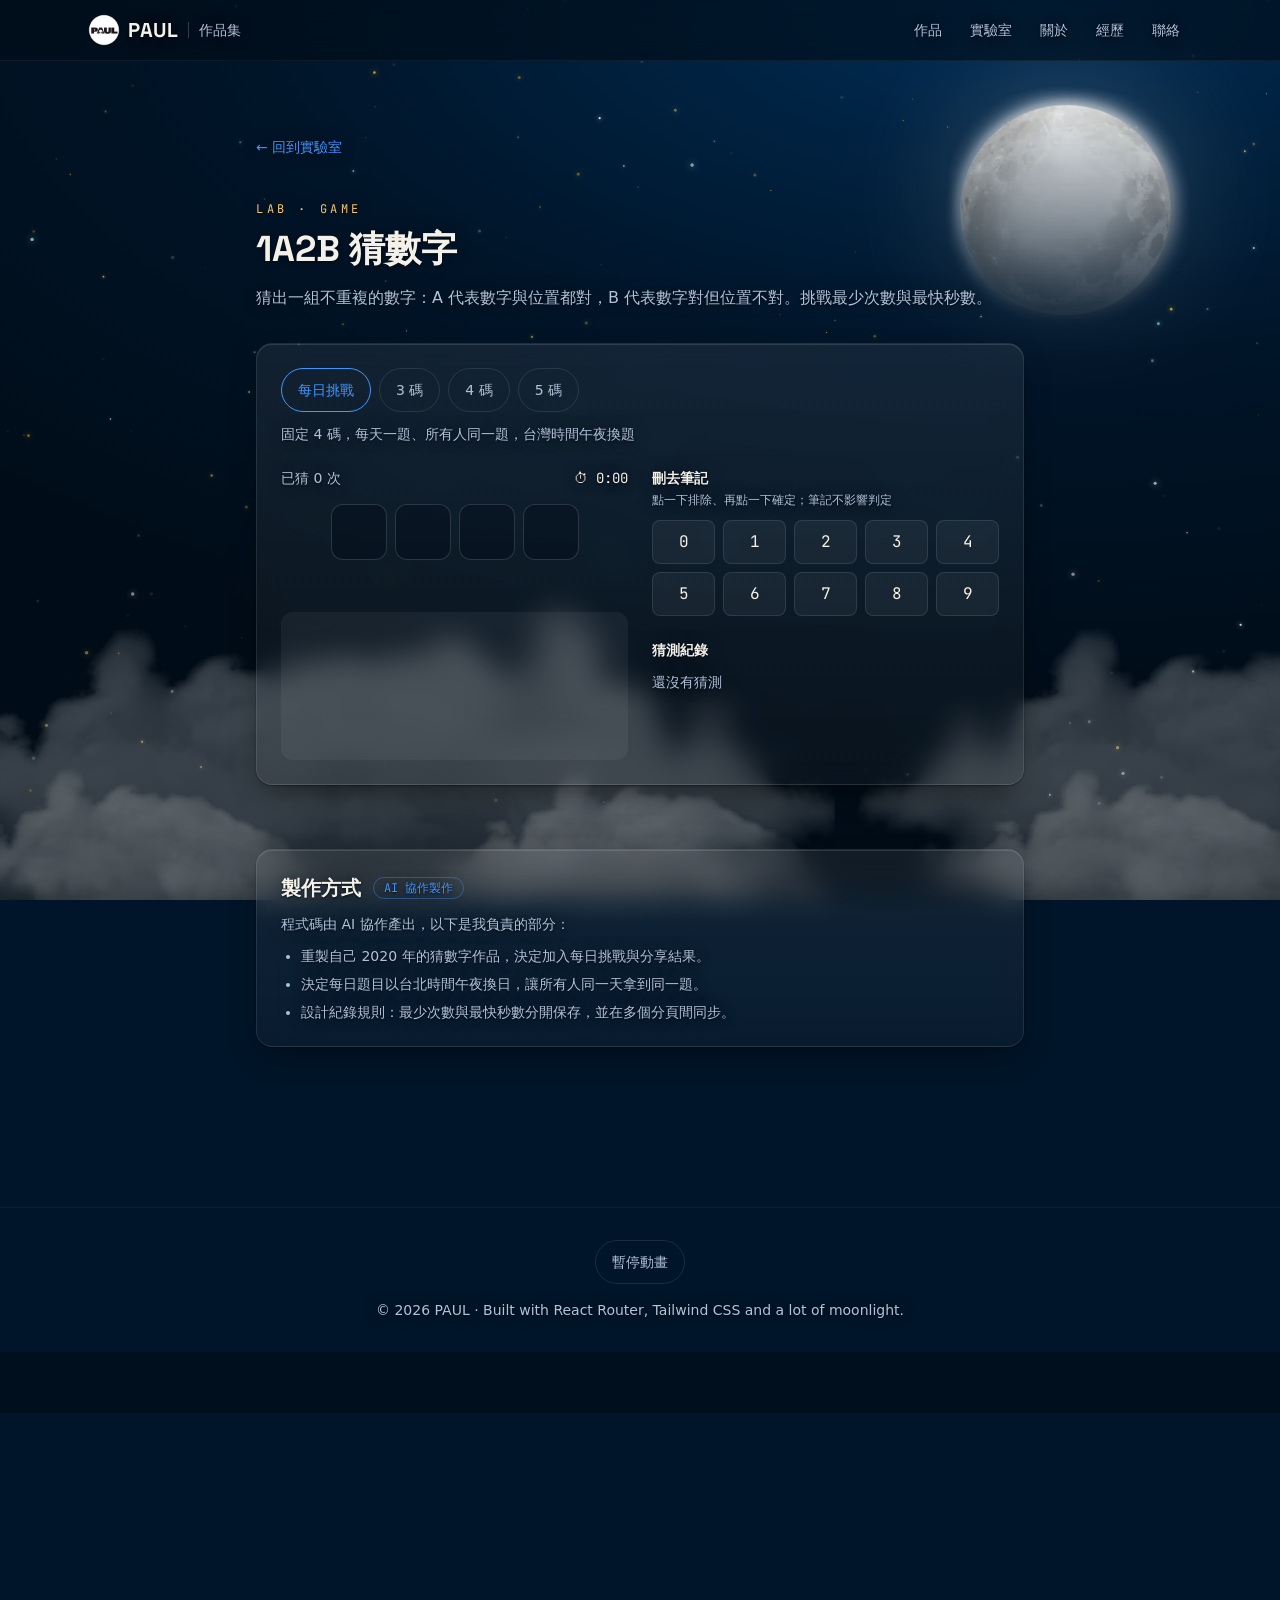
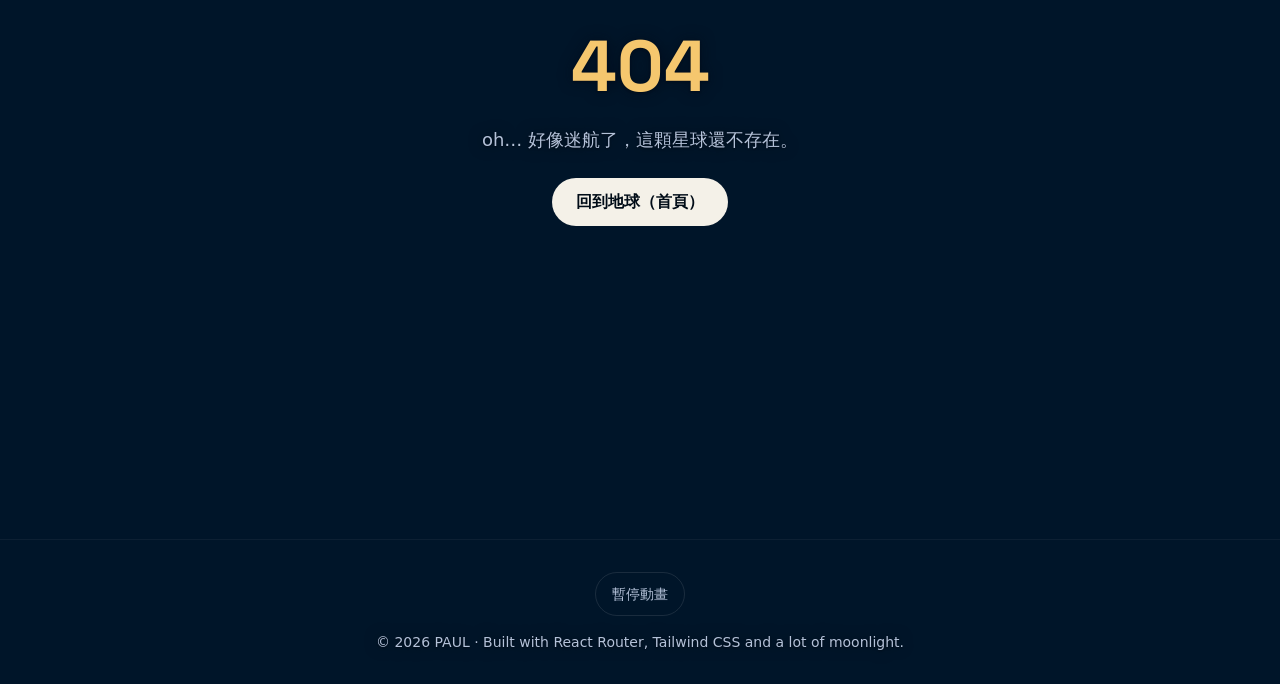
==== commit 28c12123: "deploy: 2026-10-08T19:57Z" ====
--- a/lab/1a2b/index.html
+++ b/lab/1a2b/index.html
@@ -1,4 +1,4 @@
-<!DOCTYPE html><html lang="zh-Hant-TW"><head><meta charSet="utf-8"/><meta name="viewport" content="width=device-width, initial-scale=1"/><link rel="preload" as="image" imageSrcSet="/images/moon-320.webp 320w, /images/moon.webp 640w" imageSizes="(min-width: 640px) min(36vw, 20rem), min(38vw, 10rem)" fetchPriority="high"/><link rel="preload" as="image" href="/images/logo-96.webp"/><meta name="theme-color" content="#001529"/><title>1A2B 猜數字 ｜ PAUL</title><meta name="description" content="2020 年作品重製版，挑戰最少次數與最快秒數"/><meta property="og:type" content="website"/><meta property="og:locale" content="zh_TW"/><meta property="og:site_name" content="PAUL"/><meta property="og:title" content="1A2B 猜數字 ｜ PAUL"/><meta property="og:description" content="2020 年作品重製版，挑戰最少次數與最快秒數"/><meta property="og:image" content="https://sp112907.github.io/og.png"/><meta property="og:image:width" content="1200"/><meta property="og:image:height" content="630"/><meta property="og:image:alt" content="PAUL 作品集"/><meta name="twitter:card" content="summary_large_image"/><meta property="og:url" content="https://sp112907.github.io/lab/1a2b/"/><link rel="canonical" href="https://sp112907.github.io/lab/1a2b/"/><link rel="icon" href="/favicon.png" type="image/png"/><link rel="apple-touch-icon" href="/favicon.png"/><link rel="modulepreload" href="/assets/manifest-2f17305a.js"/><link rel="modulepreload" href="/assets/entry.client-B5BqJ0xN.js"/><link rel="modulepreload" href="/assets/jsx-runtime-Ch9_1wX5.js"/><link rel="modulepreload" href="/assets/react-dom-DnBz4KIt.js"/><link rel="modulepreload" href="/assets/root-DWw3isPq.js"/><link rel="modulepreload" href="/assets/site-DSFREZqV.js"/><link rel="modulepreload" href="/assets/use-motion-allowed-De_7IsXq.js"/><link rel="modulepreload" href="/assets/profile-oTTnEnzQ.js"/><link rel="modulepreload" href="/assets/moon-layout-Ddujqy3C.js"/><link rel="modulepreload" href="/assets/use-scroll-lock-DDJBdX3m.js"/><link rel="modulepreload" href="/assets/storage-DFMcvQ_6.js"/><link rel="modulepreload" href="/assets/lab.1a2b-nqmTzjFT.js"/><link rel="modulepreload" href="/assets/use-copy-CxcpU2Ex.js"/><link rel="modulepreload" href="/assets/lab-C6aR-fp6.js"/><link rel="modulepreload" href="/assets/seo-BEEh9Qex.js"/><link rel="modulepreload" href="/assets/seeded-rng-D_hoxzGd.js"/><link rel="modulepreload" href="/assets/golden-5QnVuSSo.js"/><script>try{if(localStorage.getItem("paul:motion-paused")==="1")document.documentElement.dataset.motion="paused"}catch(e){}</script><link rel="stylesheet" href="/assets/root-D9_gCN--.css"/></head><body><a href="#main" class="sr-only focus:not-sr-only focus:fixed focus:left-4 focus:top-4 focus:z-50 focus:rounded-md focus:bg-night-800 focus:px-4 focus:py-2">跳到主要內容</a><div aria-hidden="true" class="pointer-events-none fixed inset-0 -z-10 overflow-hidden bg-[radial-gradient(120%_80%_at_80%_0%,#002d55_0%,#001529_50%,#000c17_100%)]"><canvas class="absolute inset-0 h-full w-full"></canvas><div id="sky-flyers" class="absolute inset-0"></div><div class="absolute right-4 top-[4.75rem] z-[2] w-[38vw] max-w-[10rem] sm:right-[4vw] sm:top-[6vh] sm:w-[min(36vw,20rem)] sm:max-w-none"><div aria-hidden="true" class="absolute inset-[18%] rounded-full bg-night-900 shadow-[0_0_6px_2px_var(--color-night-900)]"></div><img id="night-moon" src="/images/moon.webp" srcSet="/images/moon-320.webp 320w, /images/moon.webp 640w" sizes="(min-width: 640px) min(36vw, 20rem), min(38vw, 10rem)" alt="" width="640" height="640" decoding="async" fetchPriority="high" class="relative block w-full drop-shadow-[0_0_60px_rgba(244,241,232,0.35)]"/></div></div><header class="sticky top-0 z-30 border-b border-white/5 bg-night-950/60 backdrop-blur-md"><div class="mx-auto flex max-w-6xl items-center justify-between gap-2 px-5 py-3 sm:gap-4 sm:px-6"><a aria-label="PAUL 作品集 首頁" class="shimmer flex min-h-11 shrink-0 items-center gap-2 font-display text-xl font-bold tracking-wide sm:min-h-0" href="/" data-discover="true"><img src="/images/logo-96.webp" alt="" width="32" height="32" class="h-8 w-8 rounded-full"/><span>PAUL</span><span aria-hidden="true" class="mx-0.5 h-4 w-px bg-white/20"></span><span class="font-sans text-sm font-medium tracking-normal text-muted">作品集</span></a><nav aria-label="主要導覽" class="hidden sm:block"><ul class="flex whitespace-nowrap text-sm sm:gap-1"><li><a href="/#projects" class="group block rounded-full px-2 py-2 text-muted sm:px-3 transition-colors hover:bg-white/5 hover:text-moon"><span class="shimmer-title">作品</span></a></li><li><a href="/#lab" class="group block rounded-full px-2 py-2 text-muted sm:px-3 transition-colors hover:bg-white/5 hover:text-moon"><span class="shimmer-title">實驗室</span></a></li><li><a href="/#about" class="group block rounded-full px-2 py-2 text-muted sm:px-3 transition-colors hover:bg-white/5 hover:text-moon"><span class="shimmer-title">關於</span></a></li><li><a href="/#experience" class="group block rounded-full px-2 py-2 text-muted sm:px-3 transition-colors hover:bg-white/5 hover:text-moon"><span class="shimmer-title">經歷</span></a></li><li><a href="/#contact" class="group block rounded-full px-2 py-2 text-muted sm:px-3 transition-colors hover:bg-white/5 hover:text-moon"><span class="shimmer-title">聯絡</span></a></li></ul></nav><button type="button" aria-label="開啟選單" aria-expanded="false" aria-controls="mobile-menu" class="glow-edge flex h-11 w-11 items-center justify-center rounded-full text-moon hover:bg-white/10 press:scale-[0.98] transition-transform sm:hidden"><svg aria-hidden="true" viewBox="0 0 24 24" width="24" height="24" fill="none" stroke="currentColor" stroke-width="2" stroke-linecap="round"><path d="M4 7h16M4 12h16M4 17h16"></path></svg></button><dialog id="mobile-menu" aria-label="選單" class="fixed inset-0 m-0 h-dvh max-h-none w-full max-w-none flex-col overscroll-contain border-0 bg-night-900/90 p-0 text-moon backdrop-blur-xl backdrop:bg-transparent open:flex sm:hidden"><div class="flex justify-end px-5 pt-3"><button type="button" aria-label="關閉選單" class="glow-edge flex h-11 w-11 items-center justify-center rounded-full text-moon hover:bg-white/10 press:scale-[0.98] transition-transform"><svg aria-hidden="true" viewBox="0 0 24 24" width="24" height="24" fill="none" stroke="currentColor" stroke-width="2" stroke-linecap="round"><path d="M6 6l12 12M18 6L6 18"></path></svg></button></div><nav aria-label="手機導覽" class="flex flex-1 flex-col justify-center px-8"><ul class="space-y-2"><li><a href="/#projects" style="--menu-i:0" class="group flex min-h-11 items-center py-2 font-display text-3xl font-bold text-moon hover:text-star press:scale-[0.98] transition-transform menu-stagger"><span class="shimmer-title">作品</span></a></li><li><a href="/#lab" style="--menu-i:1" class="group flex min-h-11 items-center py-2 font-display text-3xl font-bold text-moon hover:text-star press:scale-[0.98] transition-transform menu-stagger"><span class="shimmer-title">實驗室</span></a></li><li><a href="/#about" style="--menu-i:2" class="group flex min-h-11 items-center py-2 font-display text-3xl font-bold text-moon hover:text-star press:scale-[0.98] transition-transform menu-stagger"><span class="shimmer-title">關於</span></a></li><li><a href="/#experience" style="--menu-i:3" class="group flex min-h-11 items-center py-2 font-display text-3xl font-bold text-moon hover:text-star press:scale-[0.98] transition-transform menu-stagger"><span class="shimmer-title">經歷</span></a></li><li><a href="/#contact" style="--menu-i:4" class="group flex min-h-11 items-center py-2 font-display text-3xl font-bold text-moon hover:text-star press:scale-[0.98] transition-transform menu-stagger"><span class="shimmer-title">聯絡</span></a></li></ul></nav><div class="px-8 pb-10"><p class="inline-flex items-center gap-2 rounded-full border border-emerald-300/30 bg-emerald-300/10 px-4 py-1.5 text-sm text-emerald-200"><span aria-hidden="true" class="h-2 w-2 shrink-0 rounded-full bg-emerald-300 shadow-[0_0_10px] shadow-emerald-300"></span>正在尋找 Senior Software Engineer 機會（台中／遠端）</p></div></dialog></div></header><main id="main" class="mx-auto max-w-6xl px-5 sm:px-6"><div class="mx-auto max-w-3xl py-16"><a class="shimmer inline-flex min-h-11 items-center text-sm text-ice underline-offset-4 hover:underline" href="/#lab" data-discover="true">← 回到實驗室</a><div class="mt-8"><header class="mb-8"><p class="font-mono text-xs uppercase tracking-[0.3em] text-star">Lab · Game</p><h1 class="mt-3 font-display text-3xl font-bold sm:text-4xl">1A2B 猜數字</h1><p class="mt-4 leading-relaxed text-muted">猜出一組不重複的數字：A 代表數字與位置都對，B 代表數字對但位置不對。挑戰最少次數與最快秒數。</p><noscript><p class="mt-4 rounded-xl border border-star/40 px-4 py-3 text-sm text-star">這個遊戲需要 JavaScript 才能遊玩，請開啟後重新整理。</p></noscript></header><div class="glass-card glass-card--static rounded-2xl p-4 sm:p-6"><div role="tablist" aria-label="模式" class="flex flex-wrap gap-2"><button type="button" role="tab" id="bulls-tab-daily" aria-selected="true" aria-controls="bulls-panel" tabindex="0" class="glow-edge min-h-11 rounded-full border border-white/10 px-4 text-sm text-muted aria-selected:border-ice aria-selected:text-ice focus-visible:ring-2 focus-visible:ring-ice/40">每日挑戰</button><button type="button" role="tab" id="bulls-tab-3" aria-selected="false" aria-controls="bulls-panel" tabindex="-1" class="glow-edge min-h-11 rounded-full border border-white/10 px-4 text-sm text-muted aria-selected:border-ice aria-selected:text-ice focus-visible:ring-2 focus-visible:ring-ice/40">3 碼</button><button type="button" role="tab" id="bulls-tab-4" aria-selected="false" aria-controls="bulls-panel" tabindex="-1" class="glow-edge min-h-11 rounded-full border border-white/10 px-4 text-sm text-muted aria-selected:border-ice aria-selected:text-ice focus-visible:ring-2 focus-visible:ring-ice/40">4 碼</button><button type="button" role="tab" id="bulls-tab-5" aria-selected="false" aria-controls="bulls-panel" tabindex="-1" class="glow-edge min-h-11 rounded-full border border-white/10 px-4 text-sm text-muted aria-selected:border-ice aria-selected:text-ice focus-visible:ring-2 focus-visible:ring-ice/40">5 碼</button></div><div class="mt-3"><p class="text-sm text-muted">固定 4 碼，每天一題、所有人同一題，台灣時間午夜換題</p></div><div role="tabpanel" id="bulls-panel" aria-labelledby="bulls-tab-daily" class="mt-6 min-w-0"><div class="grid gap-6 md:grid-cols-2"><div class="space-y-4"><div class="flex items-center justify-between text-sm text-muted"><span>已猜 <!-- -->0<!-- --> 次</span><span role="timer" aria-label="經過時間" class="font-mono text-moon">⏱ <!-- -->0:00</span></div><p class="sr-only">目前輸入：</p><div aria-hidden="true" class="flex justify-center gap-2"><span data-testid="input-cell" class="flex size-12 items-center justify-center rounded-xl border font-mono text-2xl text-moon sm:size-14 border-white/15 bg-night-950/40"></span><span data-testid="input-cell" class="flex size-12 items-center justify-center rounded-xl border font-mono text-2xl text-moon sm:size-14 border-white/15 bg-night-950/40"></span><span data-testid="input-cell" class="flex size-12 items-center justify-center rounded-xl border font-mono text-2xl text-moon sm:size-14 border-white/15 bg-night-950/40"></span><span data-testid="input-cell" class="flex size-12 items-center justify-center rounded-xl border font-mono text-2xl text-moon sm:size-14 border-white/15 bg-night-950/40"></span></div><p role="alert" class="min-h-5 text-center text-sm text-star"></p><div data-testid="pad-placeholder" aria-hidden="true" class="h-37 rounded-xl bg-white/5"></div></div><div class="space-y-6"><div><h2 class="text-sm font-semibold text-moon">刪去筆記</h2><p class="mt-1 text-xs text-muted">點一下排除、再點一下確定；筆記不影響判定</p><div class="mt-3 grid grid-cols-5 gap-2 sm:grid-cols-10 md:grid-cols-5"><button type="button" aria-pressed="false" aria-label="數字 0：未標記" class="min-h-11 rounded-lg border bg-white/5 font-mono text-base focus-visible:ring-2 focus-visible:ring-ice/40 border-white/10 text-moon">0</button><button type="button" aria-pressed="false" aria-label="數字 1：未標記" class="min-h-11 rounded-lg border bg-white/5 font-mono text-base focus-visible:ring-2 focus-visible:ring-ice/40 border-white/10 text-moon">1</button><button type="button" aria-pressed="false" aria-label="數字 2：未標記" class="min-h-11 rounded-lg border bg-white/5 font-mono text-base focus-visible:ring-2 focus-visible:ring-ice/40 border-white/10 text-moon">2</button><button type="button" aria-pressed="false" aria-label="數字 3：未標記" class="min-h-11 rounded-lg border bg-white/5 font-mono text-base focus-visible:ring-2 focus-visible:ring-ice/40 border-white/10 text-moon">3</button><button type="button" aria-pressed="false" aria-label="數字 4：未標記" class="min-h-11 rounded-lg border bg-white/5 font-mono text-base focus-visible:ring-2 focus-visible:ring-ice/40 border-white/10 text-moon">4</button><button type="button" aria-pressed="false" aria-label="數字 5：未標記" class="min-h-11 rounded-lg border bg-white/5 font-mono text-base focus-visible:ring-2 focus-visible:ring-ice/40 border-white/10 text-moon">5</button><button type="button" aria-pressed="false" aria-label="數字 6：未標記" class="min-h-11 rounded-lg border bg-white/5 font-mono text-base focus-visible:ring-2 focus-visible:ring-ice/40 border-white/10 text-moon">6</button><button type="button" aria-pressed="false" aria-label="數字 7：未標記" class="min-h-11 rounded-lg border bg-white/5 font-mono text-base focus-visible:ring-2 focus-visible:ring-ice/40 border-white/10 text-moon">7</button><button type="button" aria-pressed="false" aria-label="數字 8：未標記" class="min-h-11 rounded-lg border bg-white/5 font-mono text-base focus-visible:ring-2 focus-visible:ring-ice/40 border-white/10 text-moon">8</button><button type="button" aria-pressed="false" aria-label="數字 9：未標記" class="min-h-11 rounded-lg border bg-white/5 font-mono text-base focus-visible:ring-2 focus-visible:ring-ice/40 border-white/10 text-moon">9</button></div></div><div><h2 class="text-sm font-semibold text-moon">猜測紀錄</h2><p role="status" aria-live="polite" aria-label="最新結果" class="sr-only"></p><p class="mt-3 text-sm text-muted">還沒有猜測</p><ol aria-label="猜測紀錄" class="mt-3 max-h-72 space-y-2 overflow-y-auto pr-1"></ol></div></div></div></div></div></div></div></main><footer class="mt-24 flex flex-col items-center gap-4 border-t border-white/5 px-4 py-8 text-center text-sm text-muted"><button type="button" aria-pressed="false" class="min-h-11 rounded-full border border-white/10 px-4 py-2 text-sm text-muted transition-[color,background-color,scale] hover:bg-white/5 hover:text-moon press:scale-[0.98]">暫停動畫</button><p>© <!-- -->2026<!-- --> PAUL · Built with React Router, Tailwind CSS and a lot of moonlight.</p></footer><script>((storageKey, restoreKey) => {
+<!DOCTYPE html><html lang="zh-Hant-TW"><head><meta charSet="utf-8"/><meta name="viewport" content="width=device-width, initial-scale=1"/><link rel="preload" as="image" imageSrcSet="/images/moon-320.webp 320w, /images/moon.webp 640w" imageSizes="(min-width: 640px) min(36vw, 20rem), min(38vw, 10rem)" fetchPriority="high"/><link rel="preload" as="image" href="/images/logo-96.webp"/><meta name="theme-color" content="#001529"/><title>1A2B 猜數字 ｜ PAUL</title><meta name="description" content="2020 年作品重製版，挑戰最少次數與最快秒數"/><meta property="og:type" content="website"/><meta property="og:locale" content="zh_TW"/><meta property="og:site_name" content="PAUL"/><meta property="og:title" content="1A2B 猜數字 ｜ PAUL"/><meta property="og:description" content="2020 年作品重製版，挑戰最少次數與最快秒數"/><meta property="og:image" content="https://sp112907.github.io/og.png"/><meta property="og:image:width" content="1200"/><meta property="og:image:height" content="630"/><meta property="og:image:alt" content="PAUL 作品集"/><meta name="twitter:card" content="summary_large_image"/><meta property="og:url" content="https://sp112907.github.io/lab/1a2b/"/><link rel="canonical" href="https://sp112907.github.io/lab/1a2b/"/><link rel="icon" href="/favicon.png" type="image/png"/><link rel="apple-touch-icon" href="/favicon.png"/><link rel="modulepreload" href="/assets/manifest-ec951936.js"/><link rel="modulepreload" href="/assets/entry.client-B5BqJ0xN.js"/><link rel="modulepreload" href="/assets/jsx-runtime-Ch9_1wX5.js"/><link rel="modulepreload" href="/assets/react-dom-DnBz4KIt.js"/><link rel="modulepreload" href="/assets/root-DXDG5Cun.js"/><link rel="modulepreload" href="/assets/site-DSFREZqV.js"/><link rel="modulepreload" href="/assets/use-motion-allowed-De_7IsXq.js"/><link rel="modulepreload" href="/assets/profile-oTTnEnzQ.js"/><link rel="modulepreload" href="/assets/moon-layout-Ddujqy3C.js"/><link rel="modulepreload" href="/assets/use-scroll-lock-DDJBdX3m.js"/><link rel="modulepreload" href="/assets/storage-DFMcvQ_6.js"/><link rel="modulepreload" href="/assets/lab.1a2b-Iv_knluY.js"/><link rel="modulepreload" href="/assets/use-copy-CxcpU2Ex.js"/><link rel="modulepreload" href="/assets/lab-CyisAGn5.js"/><link rel="modulepreload" href="/assets/seo-BEEh9Qex.js"/><link rel="modulepreload" href="/assets/making-of-DIimakFa.js"/><link rel="modulepreload" href="/assets/seeded-rng-D_hoxzGd.js"/><link rel="modulepreload" href="/assets/golden-5QnVuSSo.js"/><link rel="modulepreload" href="/assets/authorship-badge-DX_GF0R2.js"/><script>try{if(localStorage.getItem("paul:motion-paused")==="1")document.documentElement.dataset.motion="paused"}catch(e){}</script><link rel="stylesheet" href="/assets/root-BifE_2GY.css"/></head><body><a href="#main" class="sr-only focus:not-sr-only focus:fixed focus:left-4 focus:top-4 focus:z-50 focus:rounded-md focus:bg-night-800 focus:px-4 focus:py-2">跳到主要內容</a><div aria-hidden="true" class="pointer-events-none fixed inset-0 -z-10 overflow-hidden bg-[radial-gradient(120%_80%_at_80%_0%,#002d55_0%,#001529_50%,#000c17_100%)]"><canvas class="absolute inset-0 h-full w-full"></canvas><div id="sky-flyers" class="absolute inset-0"></div><div class="absolute right-4 top-[4.75rem] z-[2] w-[38vw] max-w-[10rem] sm:right-[4vw] sm:top-[6vh] sm:w-[min(36vw,20rem)] sm:max-w-none"><div aria-hidden="true" class="absolute inset-[18%] rounded-full bg-night-900 shadow-[0_0_6px_2px_var(--color-night-900)]"></div><img id="night-moon" src="/images/moon.webp" srcSet="/images/moon-320.webp 320w, /images/moon.webp 640w" sizes="(min-width: 640px) min(36vw, 20rem), min(38vw, 10rem)" alt="" width="640" height="640" decoding="async" fetchPriority="high" class="relative block w-full drop-shadow-[0_0_60px_rgba(244,241,232,0.35)]"/></div></div><header class="sticky top-0 z-30 border-b border-white/5 bg-night-950/60 backdrop-blur-md"><div class="mx-auto flex max-w-6xl items-center justify-between gap-2 px-5 py-3 sm:gap-4 sm:px-6"><a aria-label="PAUL 作品集 首頁" class="shimmer flex min-h-11 shrink-0 items-center gap-2 font-display text-xl font-bold tracking-wide sm:min-h-0" href="/" data-discover="true"><img src="/images/logo-96.webp" alt="" width="32" height="32" class="h-8 w-8 rounded-full"/><span>PAUL</span><span aria-hidden="true" class="mx-0.5 h-4 w-px bg-white/20"></span><span class="font-sans text-sm font-medium tracking-normal text-muted">作品集</span></a><nav aria-label="主要導覽" class="hidden sm:block"><ul class="flex whitespace-nowrap text-sm sm:gap-1"><li><a href="/#projects" class="group block rounded-full px-2 py-2 text-muted sm:px-3 transition-colors hover:bg-white/5 hover:text-moon"><span class="shimmer-title">作品</span></a></li><li><a href="/#lab" class="group block rounded-full px-2 py-2 text-muted sm:px-3 transition-colors hover:bg-white/5 hover:text-moon"><span class="shimmer-title">實驗室</span></a></li><li><a href="/#about" class="group block rounded-full px-2 py-2 text-muted sm:px-3 transition-colors hover:bg-white/5 hover:text-moon"><span class="shimmer-title">關於</span></a></li><li><a href="/#experience" class="group block rounded-full px-2 py-2 text-muted sm:px-3 transition-colors hover:bg-white/5 hover:text-moon"><span class="shimmer-title">經歷</span></a></li><li><a href="/#contact" class="group block rounded-full px-2 py-2 text-muted sm:px-3 transition-colors hover:bg-white/5 hover:text-moon"><span class="shimmer-title">聯絡</span></a></li></ul></nav><button type="button" aria-label="開啟選單" aria-expanded="false" aria-controls="mobile-menu" class="glow-edge flex h-11 w-11 items-center justify-center rounded-full text-moon hover:bg-white/10 press:scale-[0.98] transition-transform sm:hidden"><svg aria-hidden="true" viewBox="0 0 24 24" width="24" height="24" fill="none" stroke="currentColor" stroke-width="2" stroke-linecap="round"><path d="M4 7h16M4 12h16M4 17h16"></path></svg></button><dialog id="mobile-menu" aria-label="選單" class="fixed inset-0 m-0 h-dvh max-h-none w-full max-w-none flex-col overscroll-contain border-0 bg-night-900/90 p-0 text-moon backdrop-blur-xl backdrop:bg-transparent open:flex sm:hidden"><div class="flex justify-end px-5 pt-3"><button type="button" aria-label="關閉選單" class="glow-edge flex h-11 w-11 items-center justify-center rounded-full text-moon hover:bg-white/10 press:scale-[0.98] transition-transform"><svg aria-hidden="true" viewBox="0 0 24 24" width="24" height="24" fill="none" stroke="currentColor" stroke-width="2" stroke-linecap="round"><path d="M6 6l12 12M18 6L6 18"></path></svg></button></div><nav aria-label="手機導覽" class="flex flex-1 flex-col justify-center px-8"><ul class="space-y-2"><li><a href="/#projects" style="--menu-i:0" class="group flex min-h-11 items-center py-2 font-display text-3xl font-bold text-moon hover:text-star press:scale-[0.98] transition-transform menu-stagger"><span class="shimmer-title">作品</span></a></li><li><a href="/#lab" style="--menu-i:1" class="group flex min-h-11 items-center py-2 font-display text-3xl font-bold text-moon hover:text-star press:scale-[0.98] transition-transform menu-stagger"><span class="shimmer-title">實驗室</span></a></li><li><a href="/#about" style="--menu-i:2" class="group flex min-h-11 items-center py-2 font-display text-3xl font-bold text-moon hover:text-star press:scale-[0.98] transition-transform menu-stagger"><span class="shimmer-title">關於</span></a></li><li><a href="/#experience" style="--menu-i:3" class="group flex min-h-11 items-center py-2 font-display text-3xl font-bold text-moon hover:text-star press:scale-[0.98] transition-transform menu-stagger"><span class="shimmer-title">經歷</span></a></li><li><a href="/#contact" style="--menu-i:4" class="group flex min-h-11 items-center py-2 font-display text-3xl font-bold text-moon hover:text-star press:scale-[0.98] transition-transform menu-stagger"><span class="shimmer-title">聯絡</span></a></li></ul></nav><div class="px-8 pb-10"><p class="inline-flex items-center gap-2 rounded-full border border-emerald-300/30 bg-emerald-300/10 px-4 py-1.5 text-sm text-emerald-200"><span aria-hidden="true" class="h-2 w-2 shrink-0 rounded-full bg-emerald-300 shadow-[0_0_10px] shadow-emerald-300"></span>正在尋找 Senior Software Engineer 機會（台中／遠端）</p></div></dialog></div></header><main id="main" class="mx-auto max-w-6xl px-5 sm:px-6"><div class="mx-auto max-w-3xl py-16"><a class="shimmer inline-flex min-h-11 items-center text-sm text-ice underline-offset-4 hover:underline" href="/#lab" data-discover="true">← 回到實驗室</a><div class="mt-8"><header class="mb-8"><p class="font-mono text-xs uppercase tracking-[0.3em] text-star">Lab · Game</p><h1 class="mt-3 font-display text-3xl font-bold sm:text-4xl">1A2B 猜數字</h1><p class="mt-4 leading-relaxed text-muted">猜出一組不重複的數字：A 代表數字與位置都對，B 代表數字對但位置不對。挑戰最少次數與最快秒數。</p><noscript><p class="mt-4 rounded-xl border border-star/40 px-4 py-3 text-sm text-star">這個遊戲需要 JavaScript 才能遊玩，請開啟後重新整理。</p></noscript></header><div class="glass-card glass-card--static rounded-2xl p-4 sm:p-6"><div role="tablist" aria-label="模式" class="flex flex-wrap gap-2"><button type="button" role="tab" id="bulls-tab-daily" aria-selected="true" aria-controls="bulls-panel" tabindex="0" class="glow-edge min-h-11 rounded-full border border-white/10 px-4 text-sm text-muted aria-selected:border-ice aria-selected:text-ice focus-visible:ring-2 focus-visible:ring-ice/40">每日挑戰</button><button type="button" role="tab" id="bulls-tab-3" aria-selected="false" aria-controls="bulls-panel" tabindex="-1" class="glow-edge min-h-11 rounded-full border border-white/10 px-4 text-sm text-muted aria-selected:border-ice aria-selected:text-ice focus-visible:ring-2 focus-visible:ring-ice/40">3 碼</button><button type="button" role="tab" id="bulls-tab-4" aria-selected="false" aria-controls="bulls-panel" tabindex="-1" class="glow-edge min-h-11 rounded-full border border-white/10 px-4 text-sm text-muted aria-selected:border-ice aria-selected:text-ice focus-visible:ring-2 focus-visible:ring-ice/40">4 碼</button><button type="button" role="tab" id="bulls-tab-5" aria-selected="false" aria-controls="bulls-panel" tabindex="-1" class="glow-edge min-h-11 rounded-full border border-white/10 px-4 text-sm text-muted aria-selected:border-ice aria-selected:text-ice focus-visible:ring-2 focus-visible:ring-ice/40">5 碼</button></div><div class="mt-3"><p class="text-sm text-muted">固定 4 碼，每天一題、所有人同一題，台灣時間午夜換題</p></div><div role="tabpanel" id="bulls-panel" aria-labelledby="bulls-tab-daily" class="mt-6 min-w-0"><div class="grid gap-6 md:grid-cols-2"><div class="space-y-4"><div class="flex items-center justify-between text-sm text-muted"><span>已猜 <!-- -->0<!-- --> 次</span><span role="timer" aria-label="經過時間" class="font-mono text-moon">⏱ <!-- -->0:00</span></div><p class="sr-only">目前輸入：</p><div aria-hidden="true" class="flex justify-center gap-2"><span data-testid="input-cell" class="flex size-12 items-center justify-center rounded-xl border font-mono text-2xl text-moon sm:size-14 border-white/15 bg-night-950/40"></span><span data-testid="input-cell" class="flex size-12 items-center justify-center rounded-xl border font-mono text-2xl text-moon sm:size-14 border-white/15 bg-night-950/40"></span><span data-testid="input-cell" class="flex size-12 items-center justify-center rounded-xl border font-mono text-2xl text-moon sm:size-14 border-white/15 bg-night-950/40"></span><span data-testid="input-cell" class="flex size-12 items-center justify-center rounded-xl border font-mono text-2xl text-moon sm:size-14 border-white/15 bg-night-950/40"></span></div><p role="alert" class="min-h-5 text-center text-sm text-star"></p><div data-testid="pad-placeholder" aria-hidden="true" class="h-37 rounded-xl bg-white/5"></div></div><div class="space-y-6"><div><h2 class="text-sm font-semibold text-moon">刪去筆記</h2><p class="mt-1 text-xs text-muted">點一下排除、再點一下確定；筆記不影響判定</p><div class="mt-3 grid grid-cols-5 gap-2 sm:grid-cols-10 md:grid-cols-5"><button type="button" aria-pressed="false" aria-label="數字 0：未標記" class="min-h-11 rounded-lg border bg-white/5 font-mono text-base focus-visible:ring-2 focus-visible:ring-ice/40 border-white/10 text-moon">0</button><button type="button" aria-pressed="false" aria-label="數字 1：未標記" class="min-h-11 rounded-lg border bg-white/5 font-mono text-base focus-visible:ring-2 focus-visible:ring-ice/40 border-white/10 text-moon">1</button><button type="button" aria-pressed="false" aria-label="數字 2：未標記" class="min-h-11 rounded-lg border bg-white/5 font-mono text-base focus-visible:ring-2 focus-visible:ring-ice/40 border-white/10 text-moon">2</button><button type="button" aria-pressed="false" aria-label="數字 3：未標記" class="min-h-11 rounded-lg border bg-white/5 font-mono text-base focus-visible:ring-2 focus-visible:ring-ice/40 border-white/10 text-moon">3</button><button type="button" aria-pressed="false" aria-label="數字 4：未標記" class="min-h-11 rounded-lg border bg-white/5 font-mono text-base focus-visible:ring-2 focus-visible:ring-ice/40 border-white/10 text-moon">4</button><button type="button" aria-pressed="false" aria-label="數字 5：未標記" class="min-h-11 rounded-lg border bg-white/5 font-mono text-base focus-visible:ring-2 focus-visible:ring-ice/40 border-white/10 text-moon">5</button><button type="button" aria-pressed="false" aria-label="數字 6：未標記" class="min-h-11 rounded-lg border bg-white/5 font-mono text-base focus-visible:ring-2 focus-visible:ring-ice/40 border-white/10 text-moon">6</button><button type="button" aria-pressed="false" aria-label="數字 7：未標記" class="min-h-11 rounded-lg border bg-white/5 font-mono text-base focus-visible:ring-2 focus-visible:ring-ice/40 border-white/10 text-moon">7</button><button type="button" aria-pressed="false" aria-label="數字 8：未標記" class="min-h-11 rounded-lg border bg-white/5 font-mono text-base focus-visible:ring-2 focus-visible:ring-ice/40 border-white/10 text-moon">8</button><button type="button" aria-pressed="false" aria-label="數字 9：未標記" class="min-h-11 rounded-lg border bg-white/5 font-mono text-base focus-visible:ring-2 focus-visible:ring-ice/40 border-white/10 text-moon">9</button></div></div><div><h2 class="text-sm font-semibold text-moon">猜測紀錄</h2><p role="status" aria-live="polite" aria-label="最新結果" class="sr-only"></p><p class="mt-3 text-sm text-muted">還沒有猜測</p><ol aria-label="猜測紀錄" class="mt-3 max-h-72 space-y-2 overflow-y-auto pr-1"></ol></div></div></div></div></div></div><section aria-labelledby="making-of-title" class="glass-card mt-16 rounded-2xl p-6"><div class="flex flex-wrap items-center gap-3"><h2 id="making-of-title" class="font-display text-xl font-semibold">製作方式</h2><span data-authorship="ai" class="inline-block rounded-full border px-2.5 py-0.5 font-mono text-xs border-ice/40 text-ice">AI 協作製作</span></div><p class="mt-3 text-sm text-muted">程式碼由 AI 協作產出，以下是我負責的部分：</p><ul class="mt-3 list-disc space-y-2 pl-5 text-sm text-muted"><li>重製自己 2020 年的猜數字作品，決定加入每日挑戰與分享結果。</li><li>決定每日題目以台北時間午夜換日，讓所有人同一天拿到同一題。</li><li>設計紀錄規則：最少次數與最快秒數分開保存，並在多個分頁間同步。</li></ul></section></div></main><footer class="mt-24 flex flex-col items-center gap-4 border-t border-white/5 px-4 py-8 text-center text-sm text-muted"><button type="button" aria-pressed="false" class="min-h-11 rounded-full border border-white/10 px-4 py-2 text-sm text-muted transition-[color,background-color,scale] hover:bg-white/5 hover:text-moon press:scale-[0.98]">暫停動畫</button><p>© <!-- -->2026<!-- --> PAUL · Built with React Router, Tailwind CSS and a lot of moonlight.</p></footer><script>((storageKey, restoreKey) => {
 		if (!window.history.state || !window.history.state.key) {
 			let key = Math.random().toString(32).slice(2);
 			window.history.replaceState({ key }, "");
@@ -10,9 +10,9 @@
 			console.error(error);
 			sessionStorage.removeItem(storageKey);
 		}
-	})("react-router-scroll-positions", null)</script><script>window.__reactRouterContext = {"basename":"/","future":{"unstable_enableNodeReadableStream":false,"unstable_optimizeDeps":false},"routeDiscovery":{"mode":"initial"},"ssr":false,"isSpaMode":false};window.__reactRouterContext.stream = new ReadableStream({start(controller){window.__reactRouterContext.streamController = controller;}}).pipeThrough(new TextEncoderStream());</script><script type="module" async="">import "/assets/manifest-2f17305a.js";
-import * as route0 from "/assets/root-DWw3isPq.js";
-import * as route1 from "/assets/lab.1a2b-nqmTzjFT.js";
+	})("react-router-scroll-positions", null)</script><script>window.__reactRouterContext = {"basename":"/","future":{"unstable_enableNodeReadableStream":false,"unstable_optimizeDeps":false},"routeDiscovery":{"mode":"initial"},"ssr":false,"isSpaMode":false};window.__reactRouterContext.stream = new ReadableStream({start(controller){window.__reactRouterContext.streamController = controller;}}).pipeThrough(new TextEncoderStream());</script><script type="module" async="">import "/assets/manifest-ec951936.js";
+import * as route0 from "/assets/root-DXDG5Cun.js";
+import * as route1 from "/assets/lab.1a2b-Iv_knluY.js";
   
   window.__reactRouterRouteModules = {"root":route0,"routes/lab.1a2b":route1};
 
--- a/assets/root-BifE_2GY.css
+++ b/assets/root-BifE_2GY.css
@@ -0,0 +1 @@
+@font-face{font-family:Space Grotesk Variable;font-style:normal;font-display:swap;font-weight:300 700;src:url(/assets/space-grotesk-vietnamese-wght-normal-D0rl6rjA.woff2)format("woff2-variations");unicode-range:U+102-103,U+110-111,U+128-129,U+168-169,U+1A0-1A1,U+1AF-1B0,U+300-301,U+303-304,U+308-309,U+323,U+329,U+1EA0-1EF9,U+20AB}@font-face{font-family:Space Grotesk Variable;font-style:normal;font-display:swap;font-weight:300 700;src:url(/assets/space-grotesk-latin-ext-wght-normal-D9tNdqV9.woff2)format("woff2-variations");unicode-range:U+100-2BA,U+2BD-2C5,U+2C7-2CC,U+2CE-2D7,U+2DD-2FF,U+304,U+308,U+329,U+1D00-1DBF,U+1E00-1E9F,U+1EF2-1EFF,U+2020,U+20A0-20AB,U+20AD-20C0,U+2113,U+2C60-2C7F,U+A720-A7FF}@font-face{font-family:Space Grotesk Variable;font-style:normal;font-display:swap;font-weight:300 700;src:url(/assets/space-grotesk-latin-wght-normal-BhU9QXUp.woff2)format("woff2-variations");unicode-range:U+??,U+131,U+152-153,U+2BB-2BC,U+2C6,U+2DA,U+2DC,U+304,U+308,U+329,U+2000-206F,U+20AC,U+2122,U+2191,U+2193,U+2212,U+2215,U+FEFF,U+FFFD}@font-face{font-family:JetBrains Mono Variable;font-style:normal;font-display:swap;font-weight:100 800;src:url([data-uri])format("woff2-variations");unicode-range:U+460-52F,U+1C80-1C8A,U+20B4,U+2DE0-2DFF,U+A640-A69F,U+FE2E-FE2F}@font-face{font-family:JetBrains Mono Variable;font-style:normal;font-display:swap;font-weight:100 800;src:url(/assets/jetbrains-mono-cyrillic-wght-normal-D73BlboJ.woff2)format("woff2-variations");unicode-range:U+301,U+400-45F,U+490-491,U+4B0-4B1,U+2116}@font-face{font-family:JetBrains Mono Variable;font-style:normal;font-display:swap;font-weight:100 800;src:url(/assets/jetbrains-mono-greek-wght-normal-Bw9x6K1M.woff2)format("woff2-variations");unicode-range:U+370-377,U+37A-37F,U+384-38A,U+38C,U+38E-3A1,U+3A3-3FF}@font-face{font-family:JetBrains Mono Variable;font-style:normal;font-display:swap;font-weight:100 800;src:url(/assets/jetbrains-mono-vietnamese-wght-normal-Bt-aOZkq.woff2)format("woff2-variations");unicode-range:U+102-103,U+110-111,U+128-129,U+168-169,U+1A0-1A1,U+1AF-1B0,U+300-301,U+303-304,U+308-309,U+323,U+329,U+1EA0-1EF9,U+20AB}@font-face{font-family:JetBrains Mono Variable;font-style:normal;font-display:swap;font-weight:100 800;src:url(/assets/jetbrains-mono-latin-ext-wght-normal-DBQx-q_a.woff2)format("woff2-variations");unicode-range:U+100-2BA,U+2BD-2C5,U+2C7-2CC,U+2CE-2D7,U+2DD-2FF,U+304,U+308,U+329,U+1D00-1DBF,U+1E00-1E9F,U+1EF2-1EFF,U+2020,U+20A0-20AB,U+20AD-20C0,U+2113,U+2C60-2C7F,U+A720-A7FF}@font-face{font-family:JetBrains Mono Variable;font-style:normal;font-display:swap;font-weight:100 800;src:url(/assets/jetbrains-mono-latin-wght-normal-B9CIFXIH.woff2)format("woff2-variations");unicode-range:U+??,U+131,U+152-153,U+2BB-2BC,U+2C6,U+2DA,U+2DC,U+304,U+308,U+329,U+2000-206F,U+20AC,U+2122,U+2191,U+2193,U+2212,U+2215,U+FEFF,U+FFFD}@layer properties{@supports (((-webkit-hyphens:none)) and (not (margin-trim:inline))) or ((-moz-orient:inline) and (not (color:rgb(from red r g b)))){*,:before,:after,::backdrop{--tw-translate-x:0;--tw-translate-y:0;--tw-translate-z:0;--tw-rotate-x:initial;--tw-rotate-y:initial;--tw-rotate-z:initial;--tw-skew-x:initial;--tw-skew-y:initial;--tw-space-y-reverse:0;--tw-border-style:solid;--tw-gradient-position:initial;--tw-gradient-from:#0000;--tw-gradient-via:#0000;--tw-gradient-to:#0000;--tw-gradient-stops:initial;--tw-gradient-via-stops:initial;--tw-gradient-from-position:0%;--tw-gradient-via-position:50%;--tw-gradient-to-position:100%;--tw-leading:initial;--tw-font-weight:initial;--tw-tracking:initial;--tw-ordinal:initial;--tw-slashed-zero:initial;--tw-numeric-figure:initial;--tw-numeric-spacing:initial;--tw-numeric-fraction:initial;--tw-shadow:0 0 #0000;--tw-shadow-color:initial;--tw-shadow-alpha:100%;--tw-inset-shadow:0 0 #0000;--tw-inset-shadow-color:initial;--tw-inset-shadow-alpha:100%;--tw-ring-color:initial;--tw-ring-shadow:0 0 #0000;--tw-inset-ring-color:initial;--tw-inset-ring-shadow:0 0 #0000;--tw-ring-inset:initial;--tw-ring-offset-width:0px;--tw-ring-offset-color:#fff;--tw-ring-offset-shadow:0 0 #0000;--tw-blur:initial;--tw-brightness:initial;--tw-contrast:initial;--tw-grayscale:initial;--tw-hue-rotate:initial;--tw-invert:initial;--tw-opacity:initial;--tw-saturate:initial;--tw-sepia:initial;--tw-drop-shadow:initial;--tw-drop-shadow-color:initial;--tw-drop-shadow-alpha:100%;--tw-drop-shadow-size:initial;--tw-backdrop-blur:initial;--tw-backdrop-brightness:initial;--tw-backdrop-contrast:initial;--tw-backdrop-grayscale:initial;--tw-backdrop-hue-rotate:initial;--tw-backdrop-invert:initial;--tw-backdrop-opacity:initial;--tw-backdrop-saturate:initial;--tw-backdrop-sepia:initial;--tw-duration:initial;--tw-scale-x:1;--tw-scale-y:1;--tw-scale-z:1;--tw-content:"";--tw-outline-style:solid}}}@layer theme{:root,:host{--font-sans:"PingFang TC", "Microsoft JhengHei", "Noto Sans TC", ui-sans-serif, system-ui, sans-serif;--font-mono:"JetBrains Mono Variable", ui-monospace, SFMono-Regular, monospace;--color-red-300:oklch(80.8% .114 19.571);--color-red-400:oklch(70.4% .191 22.216);--color-red-500:oklch(63.7% .237 25.331);--color-emerald-200:oklch(90.5% .093 164.15);--color-emerald-300:oklch(84.5% .143 164.978);--color-black:#000;--color-white:#fff;--spacing:.25rem;--container-xs:20rem;--container-xl:36rem;--container-2xl:42rem;--container-3xl:48rem;--container-6xl:72rem;--text-xs:.75rem;--text-xs--line-height:calc(1 / .75);--text-sm:.875rem;--text-sm--line-height:calc(1.25 / .875);--text-base:1rem;--text-base--line-height:calc(1.5 / 1);--text-lg:1.125rem;--text-lg--line-height:calc(1.75 / 1.125);--text-xl:1.25rem;--text-xl--line-height:calc(1.75 / 1.25);--text-2xl:1.5rem;--text-2xl--line-height:calc(2 / 1.5);--text-3xl:1.875rem;--text-3xl--line-height:calc(2.25 / 1.875);--text-4xl:2.25rem;--text-4xl--line-height:calc(2.5 / 2.25);--text-5xl:3rem;--text-5xl--line-height:1;--text-6xl:3.75rem;--text-6xl--line-height:1;--text-7xl:4.5rem;--text-7xl--line-height:1;--text-8xl:6rem;--text-8xl--line-height:1;--font-weight-normal:400;--font-weight-medium:500;--font-weight-semibold:600;--font-weight-bold:700;--tracking-tight:-.025em;--tracking-normal:0em;--tracking-wide:.025em;--leading-relaxed:1.625;--radius-md:.375rem;--radius-lg:.5rem;--radius-xl:.75rem;--radius-2xl:1rem;--blur-md:12px;--blur-xl:24px;--aspect-video:16 / 9;--default-transition-duration:.15s;--default-transition-timing-function:cubic-bezier(.4, 0, .2, 1);--default-font-family:var(--font-sans);--default-mono-font-family:var(--font-mono);--color-night-950:#000c17;--color-night-900:#001529;--color-night-800:#002140;--color-brand:#1677ff;--color-moon:#f4f1e8;--color-star:#f5c76e;--color-ice:#4096ff;--color-muted:#b4c2d9;--color-shimmer-base:#8096bb;--color-shimmer-base-glass:#9daecb;--font-display:"Space Grotesk Variable", ui-sans-serif, system-ui, sans-serif}}@layer base{*,:after,:before,::backdrop{box-sizing:border-box;border:0 solid;margin:0;padding:0}::file-selector-button{box-sizing:border-box;border:0 solid;margin:0;padding:0}html,:host{-webkit-text-size-adjust:100%;tab-size:4;line-height:1.5;font-family:var(--default-font-family,-apple-system, BlinkMacSystemFont, "Segoe UI", Roboto, "Helvetica Neue", "Noto Sans", Arial, sans-serif, "Apple Color Emoji", "Segoe UI Emoji", "Segoe UI Symbol", "Noto Color Emoji");font-feature-settings:var(--default-font-feature-settings,normal);font-variation-settings:var(--default-font-variation-settings,normal);-webkit-tap-highlight-color:transparent}hr{height:0;color:inherit;border-top-width:1px}abbr:where([title]){-webkit-text-decoration:underline dotted;text-decoration:underline dotted}h1,h2,h3,h4,h5,h6{font-size:inherit;font-weight:inherit}a{color:inherit;-webkit-text-decoration:inherit;-webkit-text-decoration:inherit;-webkit-text-decoration:inherit;-webkit-text-decoration:inherit;text-decoration:inherit}b,strong{font-weight:bolder}code,kbd,samp,pre{font-family:var(--default-mono-font-family,ui-monospace, SFMono-Regular, Menlo, Monaco, Consolas, "Liberation Mono", "Courier New", monospace);font-feature-settings:var(--default-mono-font-feature-settings,normal);font-variation-settings:var(--default-mono-font-variation-settings,normal);font-size:1em}small{font-size:80%}sub,sup{vertical-align:baseline;font-size:75%;line-height:0;position:relative}sub{bottom:-.25em}sup{top:-.5em}table{text-indent:0;border-color:inherit;border-collapse:collapse}:-moz-focusring:where(:not(iframe)){outline:auto}progress{vertical-align:baseline}summary{display:list-item}ol,ul,menu{list-style:none}img,svg,video,canvas,audio,iframe,embed,object{vertical-align:middle;display:block}img,video{max-width:100%;height:auto}button,input,select,optgroup,textarea{font:inherit;font-feature-settings:inherit;font-variation-settings:inherit;letter-spacing:inherit;color:inherit;opacity:1;background-color:#0000;border-radius:0}::file-selector-button{font:inherit;font-feature-settings:inherit;font-variation-settings:inherit;letter-spacing:inherit;color:inherit;opacity:1;background-color:#0000;border-radius:0}:where(select:is([multiple],[size])) optgroup{font-weight:bolder}:where(select:is([multiple],[size])) optgroup option{padding-inline-start:20px}::file-selector-button{margin-inline-end:4px}::placeholder{opacity:1}@supports (not ((-webkit-appearance:-apple-pay-button))) or (contain-intrinsic-size:1px){::placeholder{color:currentColor}@supports (color:color-mix(in lab, red, red)){::placeholder{color:color-mix(in oklab, currentcolor 50%, transparent)}}}textarea{resize:vertical}::-webkit-search-decoration{-webkit-appearance:none}::-webkit-date-and-time-value{min-height:1lh;text-align:inherit}::-webkit-datetime-edit{display:inline-flex}::-webkit-datetime-edit-fields-wrapper{padding:0}::-webkit-datetime-edit{padding-block:0}::-webkit-datetime-edit-year-field{padding-block:0}::-webkit-datetime-edit-month-field{padding-block:0}::-webkit-datetime-edit-day-field{padding-block:0}::-webkit-datetime-edit-hour-field{padding-block:0}::-webkit-datetime-edit-minute-field{padding-block:0}::-webkit-datetime-edit-second-field{padding-block:0}::-webkit-datetime-edit-millisecond-field{padding-block:0}::-webkit-datetime-edit-meridiem-field{padding-block:0}::-webkit-calendar-picker-indicator{line-height:1}:-moz-ui-invalid{box-shadow:none}button,input:where([type=button],[type=reset],[type=submit]){appearance:button}::file-selector-button{appearance:button}::-webkit-inner-spin-button{height:auto}::-webkit-outer-spin-button{height:auto}[hidden]:where(:not([hidden=until-found])){display:none!important}html{background:var(--color-night-900);--lightningcss-light: ;--lightningcss-dark:initial;color-scheme:dark;scroll-behavior:smooth;scroll-padding-top:5rem}body{font-family:var(--font-sans);color:var(--color-moon);-webkit-font-smoothing:antialiased;-moz-osx-font-smoothing:grayscale;text-shadow:0 1px 2px #000c17d9,0 0 14px #000c1799;min-height:100dvh}:focus-visible{outline:2px solid var(--color-ice);outline-offset:3px;border-radius:4px}:where(.bg-moon,.bg-white){text-shadow:none}}@layer components;@layer utilities{.pointer-events-none{pointer-events:none}.invisible{visibility:hidden}.visible{visibility:visible}.sr-only{clip-path:inset(50%);white-space:nowrap;border-width:0;width:1px;height:1px;margin:-1px;padding:0;position:absolute;overflow:hidden}.glass-card{--glow-x:50%;--glow-y:0%;--glow-o:0;-webkit-backdrop-filter:blur(14px);backdrop-filter:blur(14px);background:linear-gradient(#ffffff12,#ffffff08);border:1px solid #ffffff17;transition:transform .2s,scale .15s,box-shadow .2s;position:relative;box-shadow:inset 0 1px #ffffff1f,0 1px 2px #00000059,0 12px 32px -12px #0009}.glow-edge{--glow-x:50%;--glow-y:0%;--glow-o:0;position:relative}.absolute{position:absolute}.fixed{position:fixed}.relative{position:relative}.static{position:static}.sticky{position:sticky}.inset-0{inset:0}.inset-\[18\%\]{inset:18%}.inset-x-\[-10\%\]{inset-inline:-10%}.top-0{top:0}.top-1\.5{top:calc(var(--spacing) * 1.5)}.top-\[4\.75rem\]{top:4.75rem}.top-\[18px\]{top:18px}.top-full{top:100%}.right-4{right:calc(var(--spacing) * 4)}.bottom-6{bottom:calc(var(--spacing) * 6)}.bottom-\[calc\(-4\%-60px\)\]{bottom:calc(-4% - 60px)}.bottom-\[calc\(-8\%-60px\)\]{bottom:calc(-8% - 60px)}.-left-\[1\.85rem\]{left:-1.85rem}.left-0{left:0}.left-1\/2{left:50%}.left-\[-26\.5px\]{left:-26.5px}.isolate{isolation:isolate}.-z-10{z-index:calc(10 * -1)}.z-10{z-index:10}.z-20{z-index:20}.z-30{z-index:30}.z-50{z-index:50}.z-\[2\]{z-index:2}.z-\[4\]{z-index:4}.col-span-2{grid-column:span 2/span 2}.col-span-3{grid-column:span 3/span 3}.container{width:100%}@media (width>=40rem){.container{max-width:40rem}}@media (width>=48rem){.container{max-width:48rem}}@media (width>=64rem){.container{max-width:64rem}}@media (width>=80rem){.container{max-width:80rem}}@media (width>=96rem){.container{max-width:96rem}}.m-0{margin:0}.m-auto{margin:auto}.mx-0\.5{margin-inline:calc(var(--spacing) * .5)}.mx-auto{margin-inline:auto}.mt-1{margin-top:var(--spacing)}.mt-2{margin-top:calc(var(--spacing) * 2)}.mt-3{margin-top:calc(var(--spacing) * 3)}.mt-4{margin-top:calc(var(--spacing) * 4)}.mt-5{margin-top:calc(var(--spacing) * 5)}.mt-6{margin-top:calc(var(--spacing) * 6)}.mt-8{margin-top:calc(var(--spacing) * 8)}.mt-10{margin-top:calc(var(--spacing) * 10)}.mt-16{margin-top:calc(var(--spacing) * 16)}.mt-24{margin-top:calc(var(--spacing) * 24)}.mb-3{margin-bottom:calc(var(--spacing) * 3)}.mb-6{margin-bottom:calc(var(--spacing) * 6)}.mb-8{margin-bottom:calc(var(--spacing) * 8)}.ml-0\.5{margin-left:calc(var(--spacing) * .5)}.ml-1{margin-left:var(--spacing)}.ml-2{margin-left:calc(var(--spacing) * 2)}.ml-5{margin-left:calc(var(--spacing) * 5)}.block{display:block}.contents{display:contents}.flex{display:flex}.grid{display:grid}.hidden{display:none}.inline{display:inline}.inline-block{display:inline-block}.inline-flex{display:inline-flex}.table{display:table}.aspect-\[5\/8\]{aspect-ratio:5/8}.aspect-video{aspect-ratio:var(--aspect-video)}.size-12{width:calc(var(--spacing) * 12);height:calc(var(--spacing) * 12)}.h-2{height:calc(var(--spacing) * 2)}.h-2\.5{height:calc(var(--spacing) * 2.5)}.h-3{height:calc(var(--spacing) * 3)}.h-4{height:calc(var(--spacing) * 4)}.h-8{height:calc(var(--spacing) * 8)}.h-11{height:calc(var(--spacing) * 11)}.h-37{height:calc(var(--spacing) * 37)}.h-\[1\.1em\]{height:1.1em}.h-\[calc\(30vh\+60px\)\]{height:calc(30vh + 60px)}.h-\[calc\(38vh\+60px\)\]{height:calc(38vh + 60px)}.h-auto{height:auto}.h-dvh{height:100dvh}.h-fit{height:fit-content}.h-full{height:100%}.h-px{height:1px}.max-h-72{max-height:calc(var(--spacing) * 72)}.max-h-96{max-height:calc(var(--spacing) * 96)}.max-h-\[80vh\]{max-height:80vh}.max-h-none{max-height:none}.min-h-5{min-height:calc(var(--spacing) * 5)}.min-h-11{min-height:calc(var(--spacing) * 11)}.min-h-\[5\.5rem\]{min-height:5.5rem}.min-h-\[60vh\]{min-height:60vh}.min-h-\[70vh\]{min-height:70vh}.w-2{width:calc(var(--spacing) * 2)}.w-2\.5{width:calc(var(--spacing) * 2.5)}.w-3{width:calc(var(--spacing) * 3)}.w-8{width:calc(var(--spacing) * 8)}.w-11{width:calc(var(--spacing) * 11)}.w-16{width:calc(var(--spacing) * 16)}.w-24{width:calc(var(--spacing) * 24)}.w-\[2px\]{width:2px}.w-\[38vw\]{width:38vw}.w-\[min\(92vw\,24rem\)\]{width:min(92vw,24rem)}.w-\[min\(96vw\,80rem\)\]{width:min(96vw,80rem)}.w-auto{width:auto}.w-fit{width:fit-content}.w-full{width:100%}.w-px{width:1px}.max-w-2xl{max-width:var(--container-2xl)}.max-w-3xl{max-width:var(--container-3xl)}.max-w-6xl{max-width:var(--container-6xl)}.max-w-\[10rem\]{max-width:10rem}.max-w-full{max-width:100%}.max-w-none{max-width:none}.max-w-xl{max-width:var(--container-xl)}.max-w-xs{max-width:var(--container-xs)}.min-w-0{min-width:0}.min-w-\[36rem\]{min-width:36rem}.flex-1{flex:1}.shrink-0{flex-shrink:0}.basis-full{flex-basis:100%}.-translate-x-1\/2{--tw-translate-x:calc(calc(1 / 2 * 100%) * -1);translate:var(--tw-translate-x) var(--tw-translate-y)}.translate-y-\[0\.2em\]{--tw-translate-y:.2em;translate:var(--tw-translate-x) var(--tw-translate-y)}.transform{transform:var(--tw-rotate-x,) var(--tw-rotate-y,) var(--tw-rotate-z,) var(--tw-skew-x,) var(--tw-skew-y,)}.cursor-pointer{cursor:pointer}.touch-none{touch-action:none}.resize{resize:both}.resize-y{resize:vertical}.scroll-mb-4{scroll-margin-bottom:calc(var(--spacing) * 4)}.list-disc{list-style-type:disc}.grid-cols-2{grid-template-columns:repeat(2,minmax(0,1fr))}.grid-cols-5{grid-template-columns:repeat(5,minmax(0,1fr))}.flex-col{flex-direction:column}.flex-wrap{flex-wrap:wrap}.items-baseline{align-items:baseline}.items-center{align-items:center}.items-end{align-items:flex-end}.items-start{align-items:flex-start}.justify-between{justify-content:space-between}.justify-center{justify-content:center}.justify-end{justify-content:flex-end}.gap-1{gap:var(--spacing)}.gap-1\.5{gap:calc(var(--spacing) * 1.5)}.gap-2{gap:calc(var(--spacing) * 2)}.gap-3{gap:calc(var(--spacing) * 3)}.gap-4{gap:calc(var(--spacing) * 4)}.gap-5{gap:calc(var(--spacing) * 5)}.gap-6{gap:calc(var(--spacing) * 6)}.gap-8{gap:calc(var(--spacing) * 8)}.gap-10{gap:calc(var(--spacing) * 10)}:where(.space-y-1>:not(:last-child)){--tw-space-y-reverse:0;margin-block-start:calc(var(--spacing) * var(--tw-space-y-reverse));margin-block-end:calc(var(--spacing) * calc(1 - var(--tw-space-y-reverse)))}:where(.space-y-2>:not(:last-child)){--tw-space-y-reverse:0;margin-block-start:calc(calc(var(--spacing) * 2) * var(--tw-space-y-reverse));margin-block-end:calc(calc(var(--spacing) * 2) * calc(1 - var(--tw-space-y-reverse)))}:where(.space-y-3>:not(:last-child)){--tw-space-y-reverse:0;margin-block-start:calc(calc(var(--spacing) * 3) * var(--tw-space-y-reverse));margin-block-end:calc(calc(var(--spacing) * 3) * calc(1 - var(--tw-space-y-reverse)))}:where(.space-y-4>:not(:last-child)){--tw-space-y-reverse:0;margin-block-start:calc(calc(var(--spacing) * 4) * var(--tw-space-y-reverse));margin-block-end:calc(calc(var(--spacing) * 4) * calc(1 - var(--tw-space-y-reverse)))}:where(.space-y-5>:not(:last-child)){--tw-space-y-reverse:0;margin-block-start:calc(calc(var(--spacing) * 5) * var(--tw-space-y-reverse));margin-block-end:calc(calc(var(--spacing) * 5) * calc(1 - var(--tw-space-y-reverse)))}:where(.space-y-6>:not(:last-child)){--tw-space-y-reverse:0;margin-block-start:calc(calc(var(--spacing) * 6) * var(--tw-space-y-reverse));margin-block-end:calc(calc(var(--spacing) * 6) * calc(1 - var(--tw-space-y-reverse)))}.gap-x-3{column-gap:calc(var(--spacing) * 3)}.gap-x-4{column-gap:calc(var(--spacing) * 4)}.gap-y-1{row-gap:var(--spacing)}.overflow-hidden{overflow:hidden}.overflow-x-auto{overflow-x:auto}.overflow-y-auto{overflow-y:auto}.overscroll-contain{overscroll-behavior:contain}.rounded-2xl{border-radius:var(--radius-2xl)}.rounded-full{border-radius:2147483647px}.rounded-lg{border-radius:var(--radius-lg)}.rounded-md{border-radius:var(--radius-md)}.rounded-xl{border-radius:var(--radius-xl)}.rounded-t-2xl{border-top-left-radius:var(--radius-2xl);border-top-right-radius:var(--radius-2xl)}.border{border-style:var(--tw-border-style);border-width:1px}.border-0{border-style:var(--tw-border-style);border-width:0}.border-2{border-style:var(--tw-border-style);border-width:2px}.border-t{border-top-style:var(--tw-border-style);border-top-width:1px}.border-b{border-bottom-style:var(--tw-border-style);border-bottom-width:1px}.border-l{border-left-style:var(--tw-border-style);border-left-width:1px}.border-emerald-300\/30{border-color:#5ee9b54d}@supports (color:color-mix(in lab, red, red)){.border-emerald-300\/30{border-color:color-mix(in oklab, var(--color-emerald-300) 30%, transparent)}}.border-ice{border-color:var(--color-ice)}.border-ice\/40{border-color:#4096ff66}@supports (color:color-mix(in lab, red, red)){.border-ice\/40{border-color:color-mix(in oklab, var(--color-ice) 40%, transparent)}}.border-red-400\/40{border-color:#ff656866}@supports (color:color-mix(in lab, red, red)){.border-red-400\/40{border-color:color-mix(in oklab, var(--color-red-400) 40%, transparent)}}.border-star{border-color:var(--color-star)}.border-star\/40{border-color:#f5c76e66}@supports (color:color-mix(in lab, red, red)){.border-star\/40{border-color:color-mix(in oklab, var(--color-star) 40%, transparent)}}.border-white\/5{border-color:#ffffff0d}@supports (color:color-mix(in lab, red, red)){.border-white\/5{border-color:color-mix(in oklab, var(--color-white) 5%, transparent)}}.border-white\/10{border-color:#ffffff1a}@supports (color:color-mix(in lab, red, red)){.border-white\/10{border-color:color-mix(in oklab, var(--color-white) 10%, transparent)}}.border-white\/15{border-color:#ffffff26}@supports (color:color-mix(in lab, red, red)){.border-white\/15{border-color:color-mix(in oklab, var(--color-white) 15%, transparent)}}.bg-black\/30{background-color:#0000004d}@supports (color:color-mix(in lab, red, red)){.bg-black\/30{background-color:color-mix(in oklab, var(--color-black) 30%, transparent)}}.bg-brand{background-color:var(--color-brand)}.bg-emerald-300{background-color:var(--color-emerald-300)}.bg-emerald-300\/10{background-color:#5ee9b51a}@supports (color:color-mix(in lab, red, red)){.bg-emerald-300\/10{background-color:color-mix(in oklab, var(--color-emerald-300) 10%, transparent)}}.bg-moon{background-color:var(--color-moon)}.bg-night-800\/95{background-color:#002140f2}@supports (color:color-mix(in lab, red, red)){.bg-night-800\/95{background-color:color-mix(in oklab, var(--color-night-800) 95%, transparent)}}.bg-night-900{background-color:var(--color-night-900)}.bg-night-900\/90{background-color:#001529e6}@supports (color:color-mix(in lab, red, red)){.bg-night-900\/90{background-color:color-mix(in oklab, var(--color-night-900) 90%, transparent)}}.bg-night-950{background-color:var(--color-night-950)}.bg-night-950\/40{background-color:#000c1766}@supports (color:color-mix(in lab, red, red)){.bg-night-950\/40{background-color:color-mix(in oklab, var(--color-night-950) 40%, transparent)}}.bg-night-950\/60{background-color:#000c1799}@supports (color:color-mix(in lab, red, red)){.bg-night-950\/60{background-color:color-mix(in oklab, var(--color-night-950) 60%, transparent)}}.bg-red-500\/10{background-color:#fb2c361a}@supports (color:color-mix(in lab, red, red)){.bg-red-500\/10{background-color:color-mix(in oklab, var(--color-red-500) 10%, transparent)}}.bg-star{background-color:var(--color-star)}.bg-star\/5{background-color:#f5c76e0d}@supports (color:color-mix(in lab, red, red)){.bg-star\/5{background-color:color-mix(in oklab, var(--color-star) 5%, transparent)}}.bg-transparent{background-color:#0000}.bg-white\/5{background-color:#ffffff0d}@supports (color:color-mix(in lab, red, red)){.bg-white\/5{background-color:color-mix(in oklab, var(--color-white) 5%, transparent)}}.bg-white\/10{background-color:#ffffff1a}@supports (color:color-mix(in lab, red, red)){.bg-white\/10{background-color:color-mix(in oklab, var(--color-white) 10%, transparent)}}.bg-white\/15{background-color:#ffffff26}@supports (color:color-mix(in lab, red, red)){.bg-white\/15{background-color:color-mix(in oklab, var(--color-white) 15%, transparent)}}.bg-white\/20{background-color:#fff3}@supports (color:color-mix(in lab, red, red)){.bg-white\/20{background-color:color-mix(in oklab, var(--color-white) 20%, transparent)}}.bg-gradient-to-r{--tw-gradient-position:to right in oklab;background-image:linear-gradient(var(--tw-gradient-stops))}.bg-\[radial-gradient\(120\%_80\%_at_80\%_0\%\,\#002d55_0\%\,\#001529_50\%\,\#000c17_100\%\)\]{background-image:radial-gradient(120% 80% at 80% 0,#002d55 0%,#001529 50%,#000c17 100%)}.bg-\[radial-gradient\(circle_at_30\%_30\%\,\#003a70\,\#001529\)\]{background-image:radial-gradient(circle at 30% 30%,#003a70,#001529)}.bg-\[url\(\/images\/cloud-1\.webp\)\]{background-image:url(/images/cloud-1.webp)}.bg-\[url\(\/images\/cloud-2\.webp\)\]{background-image:url(/images/cloud-2.webp)}.from-star{--tw-gradient-from:var(--color-star);--tw-gradient-stops:var(--tw-gradient-via-stops,var(--tw-gradient-position), var(--tw-gradient-from) var(--tw-gradient-from-position), var(--tw-gradient-to) var(--tw-gradient-to-position))}.to-brand{--tw-gradient-to:var(--color-brand);--tw-gradient-stops:var(--tw-gradient-via-stops,var(--tw-gradient-position), var(--tw-gradient-from) var(--tw-gradient-from-position), var(--tw-gradient-to) var(--tw-gradient-to-position))}.bg-\[length\:auto_100\%\]{background-size:auto 100%}.bg-repeat-x{background-repeat:repeat-x}.fill-\[\#002140\]{fill:#002140}.fill-\[\#b4c2d9\]{fill:#b4c2d9}.fill-\[\#f4f1e8\]{fill:#f4f1e8}.fill-\[\#f5c76e\]{fill:#f5c76e}.stroke-\[\#4096ff\]\/60{stroke:oklab(67.2557% -.0446634 -.170272/.6)}.object-contain{object-fit:contain}.object-cover{object-fit:cover}.object-top{object-position:top}.p-0{padding:0}.p-1{padding:var(--spacing)}.p-2{padding:calc(var(--spacing) * 2)}.p-3{padding:calc(var(--spacing) * 3)}.p-4{padding:calc(var(--spacing) * 4)}.p-6{padding:calc(var(--spacing) * 6)}.px-2{padding-inline:calc(var(--spacing) * 2)}.px-2\.5{padding-inline:calc(var(--spacing) * 2.5)}.px-3{padding-inline:calc(var(--spacing) * 3)}.px-3\.5{padding-inline:calc(var(--spacing) * 3.5)}.px-4{padding-inline:calc(var(--spacing) * 4)}.px-5{padding-inline:calc(var(--spacing) * 5)}.px-6{padding-inline:calc(var(--spacing) * 6)}.px-8{padding-inline:calc(var(--spacing) * 8)}.py-0\.5{padding-block:calc(var(--spacing) * .5)}.py-1{padding-block:var(--spacing)}.py-1\.5{padding-block:calc(var(--spacing) * 1.5)}.py-2{padding-block:calc(var(--spacing) * 2)}.py-2\.5{padding-block:calc(var(--spacing) * 2.5)}.py-3{padding-block:calc(var(--spacing) * 3)}.py-6{padding-block:calc(var(--spacing) * 6)}.py-8{padding-block:calc(var(--spacing) * 8)}.py-16{padding-block:calc(var(--spacing) * 16)}.pt-3{padding-top:calc(var(--spacing) * 3)}.pt-\[13rem\]{padding-top:13rem}.pr-1{padding-right:var(--spacing)}.pr-4{padding-right:calc(var(--spacing) * 4)}.pb-1{padding-bottom:var(--spacing)}.pb-2{padding-bottom:calc(var(--spacing) * 2)}.pb-10{padding-bottom:calc(var(--spacing) * 10)}.pb-16{padding-bottom:calc(var(--spacing) * 16)}.pl-5{padding-left:calc(var(--spacing) * 5)}.pl-6{padding-left:calc(var(--spacing) * 6)}.text-center{text-align:center}.text-left{text-align:left}.font-display{font-family:var(--font-display)}.font-mono{font-family:var(--font-mono)}.font-sans{font-family:var(--font-sans)}.text-2xl{font-size:var(--text-2xl);line-height:var(--tw-leading,var(--text-2xl--line-height))}.text-3xl{font-size:var(--text-3xl);line-height:var(--tw-leading,var(--text-3xl--line-height))}.text-4xl{font-size:var(--text-4xl);line-height:var(--tw-leading,var(--text-4xl--line-height))}.text-5xl{font-size:var(--text-5xl);line-height:var(--tw-leading,var(--text-5xl--line-height))}.text-6xl{font-size:var(--text-6xl);line-height:var(--tw-leading,var(--text-6xl--line-height))}.text-7xl{font-size:var(--text-7xl);line-height:var(--tw-leading,var(--text-7xl--line-height))}.text-base{font-size:var(--text-base);line-height:var(--tw-leading,var(--text-base--line-height))}.text-lg{font-size:var(--text-lg);line-height:var(--tw-leading,var(--text-lg--line-height))}.text-sm{font-size:var(--text-sm);line-height:var(--tw-leading,var(--text-sm--line-height))}.text-xl{font-size:var(--text-xl);line-height:var(--tw-leading,var(--text-xl--line-height))}.text-xs{font-size:var(--text-xs);line-height:var(--tw-leading,var(--text-xs--line-height))}.text-\[11px\]{font-size:11px}.text-\[12px\]{font-size:12px}.text-\[13px\]{font-size:13px}.leading-none{--tw-leading:1;line-height:1}.leading-relaxed{--tw-leading:var(--leading-relaxed);line-height:var(--leading-relaxed)}.font-bold{--tw-font-weight:var(--font-weight-bold);font-weight:var(--font-weight-bold)}.font-medium{--tw-font-weight:var(--font-weight-medium);font-weight:var(--font-weight-medium)}.font-normal{--tw-font-weight:var(--font-weight-normal);font-weight:var(--font-weight-normal)}.font-semibold{--tw-font-weight:var(--font-weight-semibold);font-weight:var(--font-weight-semibold)}.tracking-\[0\.3em\]{--tw-tracking:.3em;letter-spacing:.3em}.tracking-normal{--tw-tracking:var(--tracking-normal);letter-spacing:var(--tracking-normal)}.tracking-tight{--tw-tracking:var(--tracking-tight);letter-spacing:var(--tracking-tight)}.tracking-wide{--tw-tracking:var(--tracking-wide);letter-spacing:var(--tracking-wide)}.text-balance{text-wrap:balance}.break-words{overflow-wrap:break-word}.break-all{word-break:break-all}.whitespace-nowrap{white-space:nowrap}.whitespace-pre-wrap{white-space:pre-wrap}.text-emerald-200{color:var(--color-emerald-200)}.text-ice{color:var(--color-ice)}.text-moon{color:var(--color-moon)}.text-moon\/80{color:#f4f1e8cc}@supports (color:color-mix(in lab, red, red)){.text-moon\/80{color:color-mix(in oklab, var(--color-moon) 80%, transparent)}}.text-moon\/85{color:#f4f1e8d9}@supports (color:color-mix(in lab, red, red)){.text-moon\/85{color:color-mix(in oklab, var(--color-moon) 85%, transparent)}}.text-moon\/90{color:#f4f1e8e6}@supports (color:color-mix(in lab, red, red)){.text-moon\/90{color:color-mix(in oklab, var(--color-moon) 90%, transparent)}}.text-muted{color:var(--color-muted)}.text-night-950{color:var(--color-night-950)}.text-red-300{color:var(--color-red-300)}.text-star{color:var(--color-star)}.text-white{color:var(--color-white)}.text-white\/80{color:#fffc}@supports (color:color-mix(in lab, red, red)){.text-white\/80{color:color-mix(in oklab, var(--color-white) 80%, transparent)}}.uppercase{text-transform:uppercase}.tabular-nums{--tw-numeric-spacing:tabular-nums;font-variant-numeric:var(--tw-ordinal,) var(--tw-slashed-zero,) var(--tw-numeric-figure,) var(--tw-numeric-spacing,) var(--tw-numeric-fraction,)}.line-through{text-decoration-line:line-through}.underline{text-decoration-line:underline}.decoration-ice{-webkit-text-decoration-color:var(--color-ice);-webkit-text-decoration-color:var(--color-ice);-webkit-text-decoration-color:var(--color-ice);text-decoration-color:var(--color-ice)}.decoration-2{text-decoration-thickness:2px}.underline-offset-4{text-underline-offset:4px}.opacity-20{opacity:.2}.opacity-25{opacity:.25}.shadow-2xl{--tw-shadow:0 25px 50px -12px var(--tw-shadow-color,#00000040);box-shadow:var(--tw-inset-shadow), var(--tw-inset-ring-shadow), var(--tw-ring-offset-shadow), var(--tw-ring-shadow), var(--tw-shadow)}.shadow-\[0_0_6px_2px_var\(--color-night-900\)\]{--tw-shadow:0 0 6px 2px var(--tw-shadow-color,var(--color-night-900));box-shadow:var(--tw-inset-shadow), var(--tw-inset-ring-shadow), var(--tw-ring-offset-shadow), var(--tw-ring-shadow), var(--tw-shadow)}.shadow-\[0_0_10px\]{--tw-shadow:0 0 10px var(--tw-shadow-color,currentcolor);box-shadow:var(--tw-inset-shadow), var(--tw-inset-ring-shadow), var(--tw-ring-offset-shadow), var(--tw-ring-shadow), var(--tw-shadow)}.shadow-\[0_0_12px\]{--tw-shadow:0 0 12px var(--tw-shadow-color,currentcolor);box-shadow:var(--tw-inset-shadow), var(--tw-inset-ring-shadow), var(--tw-ring-offset-shadow), var(--tw-ring-shadow), var(--tw-shadow)}.shadow-lg{--tw-shadow:0 10px 15px -3px var(--tw-shadow-color,#0000001a), 0 4px 6px -4px var(--tw-shadow-color,#0000001a);box-shadow:var(--tw-inset-shadow), var(--tw-inset-ring-shadow), var(--tw-ring-offset-shadow), var(--tw-ring-shadow), var(--tw-shadow)}.shadow-black\/40{--tw-shadow-color:#0006}@supports (color:color-mix(in lab, red, red)){.shadow-black\/40{--tw-shadow-color:color-mix(in oklab, color-mix(in oklab, var(--color-black) 40%, transparent) var(--tw-shadow-alpha), transparent)}}.shadow-emerald-300{--tw-shadow-color:oklch(84.5% .143 164.978)}@supports (color:color-mix(in lab, red, red)){.shadow-emerald-300{--tw-shadow-color:color-mix(in oklab, var(--color-emerald-300) var(--tw-shadow-alpha), transparent)}}.shadow-star{--tw-shadow-color:#f5c76e}@supports (color:color-mix(in lab, red, red)){.shadow-star{--tw-shadow-color:color-mix(in oklab, var(--color-star) var(--tw-shadow-alpha), transparent)}}.blur{--tw-blur:blur(8px);filter:var(--tw-blur,) var(--tw-brightness,) var(--tw-contrast,) var(--tw-grayscale,) var(--tw-hue-rotate,) var(--tw-invert,) var(--tw-saturate,) var(--tw-sepia,) var(--tw-drop-shadow,)}.drop-shadow-\[0_0_60px_rgba\(244\,241\,232\,0\.35\)\]{--tw-drop-shadow-size:drop-shadow(0 0 60px var(--tw-drop-shadow-color,#f4f1e859));--tw-drop-shadow:var(--tw-drop-shadow-size);filter:var(--tw-blur,) var(--tw-brightness,) var(--tw-contrast,) var(--tw-grayscale,) var(--tw-hue-rotate,) var(--tw-invert,) var(--tw-saturate,) var(--tw-sepia,) var(--tw-drop-shadow,)}.filter{filter:var(--tw-blur,) var(--tw-brightness,) var(--tw-contrast,) var(--tw-grayscale,) var(--tw-hue-rotate,) var(--tw-invert,) var(--tw-saturate,) var(--tw-sepia,) var(--tw-drop-shadow,)}.backdrop-blur-md{--tw-backdrop-blur:blur(var(--blur-md));-webkit-backdrop-filter:var(--tw-backdrop-blur,) var(--tw-backdrop-brightness,) var(--tw-backdrop-contrast,) var(--tw-backdrop-grayscale,) var(--tw-backdrop-hue-rotate,) var(--tw-backdrop-invert,) var(--tw-backdrop-opacity,) var(--tw-backdrop-saturate,) var(--tw-backdrop-sepia,);backdrop-filter:var(--tw-backdrop-blur,) var(--tw-backdrop-brightness,) var(--tw-backdrop-contrast,) var(--tw-backdrop-grayscale,) var(--tw-backdrop-hue-rotate,) var(--tw-backdrop-invert,) var(--tw-backdrop-opacity,) var(--tw-backdrop-saturate,) var(--tw-backdrop-sepia,)}.backdrop-blur-xl{--tw-backdrop-blur:blur(var(--blur-xl));-webkit-backdrop-filter:var(--tw-backdrop-blur,) var(--tw-backdrop-brightness,) var(--tw-backdrop-contrast,) var(--tw-backdrop-grayscale,) var(--tw-backdrop-hue-rotate,) var(--tw-backdrop-invert,) var(--tw-backdrop-opacity,) var(--tw-backdrop-saturate,) var(--tw-backdrop-sepia,);backdrop-filter:var(--tw-backdrop-blur,) var(--tw-backdrop-brightness,) var(--tw-backdrop-contrast,) var(--tw-backdrop-grayscale,) var(--tw-backdrop-hue-rotate,) var(--tw-backdrop-invert,) var(--tw-backdrop-opacity,) var(--tw-backdrop-saturate,) var(--tw-backdrop-sepia,)}.glass{-webkit-backdrop-filter:blur(12px);backdrop-filter:blur(12px);background:#ffffff0a;border:1px solid #ffffff14}.transition-\[color\,background-color\,scale\]{transition-property:color,background-color,scale;transition-timing-function:var(--tw-ease,var(--default-transition-timing-function));transition-duration:var(--tw-duration,var(--default-transition-duration))}.transition-colors{transition-property:color,background-color,border-color,outline-color,text-decoration-color,fill,stroke,--tw-gradient-from,--tw-gradient-via,--tw-gradient-to;transition-timing-function:var(--tw-ease,var(--default-transition-timing-function));transition-duration:var(--tw-duration,var(--default-transition-duration))}.transition-opacity{transition-property:opacity;transition-timing-function:var(--tw-ease,var(--default-transition-timing-function));transition-duration:var(--tw-duration,var(--default-transition-duration))}.transition-transform{transition-property:transform,translate,scale,rotate;transition-timing-function:var(--tw-ease,var(--default-transition-timing-function));transition-duration:var(--tw-duration,var(--default-transition-duration))}.duration-500{--tw-duration:.5s;transition-duration:.5s}.outline-none{--tw-outline-style:none;outline-style:none}.select-none{-webkit-user-select:none;user-select:none}.\[contain-intrinsic-size\:auto_900px\]{contain-intrinsic-size:auto 900px}.\[content-visibility\:auto\]{content-visibility:auto}@media (hover:hover){.group-hover\:scale-105:is(:where(.group):hover *){--tw-scale-x:105%;--tw-scale-y:105%;--tw-scale-z:105%;scale:var(--tw-scale-x) var(--tw-scale-y)}}.backdrop\:bg-black\/80::backdrop{background-color:#000c}@supports (color:color-mix(in lab, red, red)){.backdrop\:bg-black\/80::backdrop{background-color:color-mix(in oklab, var(--color-black) 80%, transparent)}}.backdrop\:bg-transparent::backdrop{background-color:#0000}.before\:absolute:before{content:var(--tw-content);position:absolute}.before\:top-0:before{content:var(--tw-content);top:0}.before\:left-0:before{content:var(--tw-content);left:0}.before\:-z-10:before{content:var(--tw-content);z-index:calc(10 * -1)}.before\:h-full:before{content:var(--tw-content);height:100%}.before\:w-px:before{content:var(--tw-content);width:1px}.before\:bg-white\/10:before{content:var(--tw-content);background-color:#ffffff1a}@supports (color:color-mix(in lab, red, red)){.before\:bg-white\/10:before{background-color:color-mix(in oklab, var(--color-white) 10%, transparent)}}.after\:absolute:after{content:var(--tw-content);position:absolute}.after\:top-0:after{content:var(--tw-content);top:0}.after\:left-0:after{content:var(--tw-content);left:0}.after\:-z-10:after{content:var(--tw-content);z-index:calc(10 * -1)}.after\:h-full:after{content:var(--tw-content);height:100%}.after\:w-px:after{content:var(--tw-content);width:1px}.after\:origin-top:after{content:var(--tw-content);transform-origin:top}.after\:\[transform\:scaleY\(var\(--timeline-progress\,1\)\)\]:after{content:var(--tw-content);transform:scaleY(var(--timeline-progress,1))}.after\:bg-gradient-to-b:after{content:var(--tw-content);--tw-gradient-position:to bottom in oklab;background-image:linear-gradient(var(--tw-gradient-stops))}.after\:from-star:after{content:var(--tw-content);--tw-gradient-from:var(--color-star);--tw-gradient-stops:var(--tw-gradient-via-stops,var(--tw-gradient-position), var(--tw-gradient-from) var(--tw-gradient-from-position), var(--tw-gradient-to) var(--tw-gradient-to-position))}.after\:to-brand:after{content:var(--tw-content);--tw-gradient-to:var(--color-brand);--tw-gradient-stops:var(--tw-gradient-via-stops,var(--tw-gradient-position), var(--tw-gradient-from) var(--tw-gradient-from-position), var(--tw-gradient-to) var(--tw-gradient-to-position))}.open\:flex:is([open],:popover-open,:open){display:flex}@media (hover:hover){.hover\:scale-105:hover{--tw-scale-x:105%;--tw-scale-y:105%;--tw-scale-z:105%;scale:var(--tw-scale-x) var(--tw-scale-y)}.hover\:border-ice\/60:hover{border-color:#4096ff99}@supports (color:color-mix(in lab, red, red)){.hover\:border-ice\/60:hover{border-color:color-mix(in oklab, var(--color-ice) 60%, transparent)}}.hover\:bg-white:hover{background-color:var(--color-white)}.hover\:bg-white\/5:hover{background-color:#ffffff0d}@supports (color:color-mix(in lab, red, red)){.hover\:bg-white\/5:hover{background-color:color-mix(in oklab, var(--color-white) 5%, transparent)}}.hover\:bg-white\/10:hover{background-color:#ffffff1a}@supports (color:color-mix(in lab, red, red)){.hover\:bg-white\/10:hover{background-color:color-mix(in oklab, var(--color-white) 10%, transparent)}}.hover\:text-moon:hover{color:var(--color-moon)}.hover\:text-star:hover{color:var(--color-star)}.hover\:underline:hover{text-decoration-line:underline}.hover\:opacity-80:hover{opacity:.8}}.focus\:not-sr-only:focus{clip-path:none;white-space:normal;width:auto;height:auto;margin:0;padding:0;position:static;overflow:visible}.focus\:fixed:focus{position:fixed}.focus\:top-4:focus{top:calc(var(--spacing) * 4)}.focus\:left-4:focus{left:calc(var(--spacing) * 4)}.focus\:z-50:focus{z-index:50}.focus\:rounded-md:focus{border-radius:var(--radius-md)}.focus\:bg-night-800:focus{background-color:var(--color-night-800)}.focus\:px-4:focus{padding-inline:calc(var(--spacing) * 4)}.focus\:py-2:focus{padding-block:calc(var(--spacing) * 2)}.focus-visible\:border-ice:focus-visible{border-color:var(--color-ice)}.focus-visible\:ring-2:focus-visible{--tw-ring-shadow:var(--tw-ring-inset,) 0 0 0 calc(2px + var(--tw-ring-offset-width)) var(--tw-ring-color,currentcolor);box-shadow:var(--tw-inset-shadow), var(--tw-inset-ring-shadow), var(--tw-ring-offset-shadow), var(--tw-ring-shadow), var(--tw-shadow)}.focus-visible\:ring-ice\/40:focus-visible{--tw-ring-color:#4096ff66}@supports (color:color-mix(in lab, red, red)){.focus-visible\:ring-ice\/40:focus-visible{--tw-ring-color:color-mix(in oklab, var(--color-ice) 40%, transparent)}}.focus-visible\:outline-2:focus-visible{outline-style:var(--tw-outline-style);outline-width:2px}.focus-visible\:outline-star:focus-visible{outline-color:var(--color-star)}.disabled\:cursor-not-allowed:disabled{cursor:not-allowed}.disabled\:opacity-40:disabled{opacity:.4}.disabled\:opacity-50:disabled{opacity:.5}.has-\[\:checked\]\:border-ice:has(:checked){border-color:var(--color-ice)}.has-\[\:checked\]\:text-ice:has(:checked){color:var(--color-ice)}.has-\[\:focus-visible\]\:ring-2:has(:focus-visible){--tw-ring-shadow:var(--tw-ring-inset,) 0 0 0 calc(2px + var(--tw-ring-offset-width)) var(--tw-ring-color,currentcolor);box-shadow:var(--tw-inset-shadow), var(--tw-inset-ring-shadow), var(--tw-ring-offset-shadow), var(--tw-ring-shadow), var(--tw-shadow)}.has-\[\:focus-visible\]\:ring-ice\/40:has(:focus-visible){--tw-ring-color:#4096ff66}@supports (color:color-mix(in lab, red, red)){.has-\[\:focus-visible\]\:ring-ice\/40:has(:focus-visible){--tw-ring-color:color-mix(in oklab, var(--color-ice) 40%, transparent)}}.aria-selected\:border-ice[aria-selected=true]{border-color:var(--color-ice)}.aria-selected\:text-ice[aria-selected=true]{color:var(--color-ice)}@media (prefers-reduced-motion:reduce){.motion-reduce\:transition-none{transition-property:none}@media (hover:hover){.motion-reduce\:group-hover\:scale-100:is(:where(.group):hover *){--tw-scale-x:100%;--tw-scale-y:100%;--tw-scale-z:100%;scale:var(--tw-scale-x) var(--tw-scale-y)}}}@media not all and (width>=40rem){.max-sm\:glass-card{--glow-x:50%;--glow-y:0%;--glow-o:0;-webkit-backdrop-filter:blur(14px);backdrop-filter:blur(14px);background:linear-gradient(#ffffff12,#ffffff08);border:1px solid #ffffff17;transition:transform .2s,scale .15s,box-shadow .2s;position:relative;box-shadow:inset 0 1px #ffffff1f,0 1px 2px #00000059,0 12px 32px -12px #0009}.max-sm\:rounded-2xl{border-radius:var(--radius-2xl)}.max-sm\:p-4{padding:calc(var(--spacing) * 4)}}@media (width>=40rem){.sm\:top-2{top:calc(var(--spacing) * 2)}.sm\:top-\[6vh\]{top:6vh}.sm\:right-\[4vw\]{right:4vw}.sm\:left-\[-0\.4rem\]{left:-.4rem}.sm\:mt-1{margin-top:var(--spacing)}.sm\:mt-3{margin-top:calc(var(--spacing) * 3)}.sm\:mt-4{margin-top:calc(var(--spacing) * 4)}.sm\:mb-10{margin-bottom:calc(var(--spacing) * 10)}.sm\:ml-0{margin-left:0}.sm\:block{display:block}.sm\:hidden{display:none}.sm\:size-14{width:calc(var(--spacing) * 14);height:calc(var(--spacing) * 14)}.sm\:min-h-0{min-height:0}.sm\:min-h-\[4\.5rem\]{min-height:4.5rem}.sm\:w-\[min\(36vw\,20rem\)\]{width:min(36vw,20rem)}.sm\:max-w-none{max-width:none}.sm\:basis-auto{flex-basis:auto}.sm\:grid-cols-2{grid-template-columns:repeat(2,minmax(0,1fr))}.sm\:grid-cols-4{grid-template-columns:repeat(4,minmax(0,1fr))}.sm\:grid-cols-10{grid-template-columns:repeat(10,minmax(0,1fr))}.sm\:flex-row{flex-direction:row}.sm\:items-center{align-items:center}.sm\:justify-between{justify-content:space-between}.sm\:gap-1{gap:var(--spacing)}.sm\:gap-4{gap:calc(var(--spacing) * 4)}.sm\:gap-6{gap:calc(var(--spacing) * 6)}:where(.sm\:space-y-12>:not(:last-child)){--tw-space-y-reverse:0;margin-block-start:calc(calc(var(--spacing) * 12) * var(--tw-space-y-reverse));margin-block-end:calc(calc(var(--spacing) * 12) * calc(1 - var(--tw-space-y-reverse)))}.sm\:border-l{border-left-style:var(--tw-border-style);border-left-width:1px}.sm\:p-6{padding:calc(var(--spacing) * 6)}.sm\:px-3{padding-inline:calc(var(--spacing) * 3)}.sm\:px-5{padding-inline:calc(var(--spacing) * 5)}.sm\:px-6{padding-inline:calc(var(--spacing) * 6)}.sm\:py-1{padding-block:var(--spacing)}.sm\:py-24{padding-block:calc(var(--spacing) * 24)}.sm\:pt-24{padding-top:calc(var(--spacing) * 24)}.sm\:pl-5{padding-left:calc(var(--spacing) * 5)}.sm\:pl-8{padding-left:calc(var(--spacing) * 8)}.sm\:text-3xl{font-size:var(--text-3xl);line-height:var(--tw-leading,var(--text-3xl--line-height))}.sm\:text-4xl{font-size:var(--text-4xl);line-height:var(--tw-leading,var(--text-4xl--line-height))}.sm\:text-5xl{font-size:var(--text-5xl);line-height:var(--tw-leading,var(--text-5xl--line-height))}.sm\:text-7xl{font-size:var(--text-7xl);line-height:var(--tw-leading,var(--text-7xl--line-height))}.sm\:text-base{font-size:var(--text-base);line-height:var(--tw-leading,var(--text-base--line-height))}.sm\:text-sm{font-size:var(--text-sm);line-height:var(--tw-leading,var(--text-sm--line-height))}.sm\:text-xl{font-size:var(--text-xl);line-height:var(--tw-leading,var(--text-xl--line-height))}}@media (width>=48rem){.md\:grid-cols-2{grid-template-columns:repeat(2,minmax(0,1fr))}.md\:grid-cols-5{grid-template-columns:repeat(5,minmax(0,1fr))}}@media (width>=64rem){.lg\:block{display:block}.lg\:min-h-\[calc\(100dvh-4rem\)\]{min-height:calc(100dvh - 4rem)}.lg\:grid-cols-3{grid-template-columns:repeat(3,minmax(0,1fr))}.lg\:grid-cols-4{grid-template-columns:repeat(4,minmax(0,1fr))}.lg\:grid-cols-\[1\.2fr_1fr\]{grid-template-columns:1.2fr 1fr}.lg\:grid-cols-\[2fr_1fr\]{grid-template-columns:2fr 1fr}.lg\:grid-cols-\[minmax\(0\,1\.15fr\)_minmax\(0\,0\.85fr\)\]{grid-template-columns:minmax(0,1.15fr) minmax(0,.85fr)}.lg\:items-center{align-items:center}.lg\:text-8xl{font-size:var(--text-8xl);line-height:var(--tw-leading,var(--text-8xl--line-height))}}@media (prefers-reduced-motion:no-preference){html:not([data-motion=paused]) .press\:scale-95:active{--tw-scale-x:95%;--tw-scale-y:95%;--tw-scale-z:95%;scale:var(--tw-scale-x) var(--tw-scale-y)}html:not([data-motion=paused]) .press\:scale-\[0\.98\]:active{scale:.98}html:not([data-motion=paused]) .press\:scale-\[0\.99\]:active{scale:.99}html:not([data-motion=paused]) .press-within\:scale-\[0\.99\]:has(a:active){scale:.99}}}:is(.glow-edge,.glass-card):before{content:"";border-radius:inherit;background:radial-gradient(var(--glow-r,220px) circle at var(--glow-x) var(--glow-y), #4096ffe6, #f5c76e59 40%, transparent 70%);-webkit-mask-composite:xor;opacity:var(--glow-o);pointer-events:none;-webkit-mask-composite:xor;-webkit-mask-source-type:auto,auto;-webkit-mask-composite:xor;-webkit-mask-source-type:auto,auto;padding:1px;transition:opacity .25s;position:absolute;inset:-1px;-webkit-mask-image:linear-gradient(#000 0 0),linear-gradient(#000 0 0);-webkit-mask-position:0 0,0 0;-webkit-mask-size:auto,auto;-webkit-mask-repeat:repeat,repeat;-webkit-mask-clip:content-box,border-box;-webkit-mask-origin:content-box,border-box;-webkit-mask-composite:xor;mask-composite:exclude;-webkit-mask-source-type:auto,auto;mask-mode:match-source,match-source}@media (hover:hover) and (pointer:fine){.glass-card:hover{transform:translateY(-2px);box-shadow:inset 0 1px #ffffff29,0 2px 4px #00000059,0 18px 40px -12px #000000b3}}.glass-card--static,.glass-card--static:hover{transform:none}@media (prefers-reduced-motion:reduce){.glass-card{transition:none}:is(.glow-edge,.glass-card){--glow-o:.25!important;--glow-x:50%!important;--glow-y:0%!important}.glass-card:hover{transform:none}}html[data-motion=paused] .glass-card{transition:none}html[data-motion=paused] :is(.glow-edge,.glass-card){--glow-o:.25!important;--glow-x:50%!important;--glow-y:0%!important}html[data-motion=paused] .glass-card:hover{transform:none}@keyframes cloud-drift{0%{transform:translate(-6%)}to{transform:translate(6%)}}@keyframes caret-blink{50%{opacity:0}}.cloud-layer{will-change:transform;animation:60s ease-in-out infinite alternate cloud-drift}.cloud-layer--slow{animation-duration:95s;animation-direction:alternate-reverse}.caret{animation:1s step-end infinite caret-blink}@media (prefers-reduced-motion:reduce){html{scroll-behavior:auto}.cloud-layer,.caret{animation:none}}@keyframes panel-in{0%{opacity:0;transform:translateY(-8px)}to{opacity:1;transform:translate(0)}}.animate-panel-in{animation:.2s ease-out both panel-in}@media (prefers-reduced-motion:reduce){.animate-panel-in{animation:none}}html.reveal-ready [data-reveal]:not([data-revealed]){opacity:0;transform:translateY(24px)}@keyframes reveal-in{0%{opacity:0;transform:translateY(24px)}}@keyframes rule-draw{0%{transform:scaleX(0)}}html.reveal-ready [data-reveal][data-revealed=true]{animation:.6s cubic-bezier(.2,.7,.2,1) backwards reveal-in;animation-delay:calc(var(--reveal-i,0) * 80ms)}.section-rule{transform-origin:0}html.reveal-ready [data-reveal]:not([data-revealed]) .section-rule{transform:scaleX(0)}html.reveal-ready [data-reveal][data-revealed=true] .section-rule{animation:.9s cubic-bezier(.2,.7,.2,1) .15s backwards rule-draw}@media (prefers-reduced-motion:reduce){html.reveal-ready [data-reveal][data-revealed],html.reveal-ready [data-reveal][data-revealed] .section-rule{animation:none}}html[data-motion=paused] [data-reveal][data-revealed],html[data-motion=paused] [data-reveal][data-revealed] .section-rule{animation:none}.hero-wordmark{text-shadow:none;filter:drop-shadow(0 0 24px #f4f1e82e);display:inline-block;position:relative}.hero-letter,.hero-shine>span{display:inline-block}.hero-letter{background-image:linear-gradient(180deg, #e6ecf5 0%, var(--color-moon) 40%, #8ea4c6 100%);color:#0000;-webkit-background-clip:text;background-clip:text}.hero-shine{pointer-events:none;-webkit-user-select:none;user-select:none;color:#0000;background-image:linear-gradient(120deg,#0000 41%,#c8deff00 44%,#fff 47.5% 52.5%,#c8deff00 56%,#0000 59%);background-position:120% 0;background-repeat:no-repeat;background-size:250% 100%;-webkit-background-clip:text;background-clip:text;padding-right:.15em;position:absolute;inset:0 -.15em 0 0}@keyframes hero-letter-rise{0%{opacity:0;transform:translateY(.4em)}}@keyframes hero-shine{0%{background-position:120% 0}17%,to{background-position:-20% 0}}@media (prefers-reduced-motion:no-preference){html:not([data-motion=paused]) .hero-letter{animation:.7s cubic-bezier(.2,.7,.2,1) backwards hero-letter-rise;animation-delay:calc(var(--i) * 90ms + .15s)}html:not([data-motion=paused]) .hero-shine{animation:7s ease-in-out 1.6s infinite hero-shine}}.shimmer,.shimmer-title{--shimmer-base:var(--color-shimmer-base);--shimmer-light:#fff}:is(.glass-card,.glass) :is(.shimmer,.shimmer-title){--shimmer-base:var(--color-shimmer-base-glass)}.shimmer--on-light{--shimmer-base:var(--color-night-950);--shimmer-light:var(--color-brand)}@keyframes shimmer-sweep{0%{background-position:100% 0}to{background-position:0 0}}@media (hover:hover) and (prefers-reduced-motion:no-preference){html:not([data-motion=paused]) .shimmer:hover,html:not([data-motion=paused]) .shimmer:focus-visible,html:not([data-motion=paused]) .group:hover .shimmer-title,html:not([data-motion=paused]) .group:focus-visible .shimmer-title{background-image:linear-gradient(100deg, var(--shimmer-base) 0%, var(--shimmer-base) 42%, var(--shimmer-light) 47.5%, var(--shimmer-light) 52.5%, var(--shimmer-base) 58%, var(--shimmer-base) 100%);-webkit-text-fill-color:transparent;text-shadow:none;background-size:250% 100%;-webkit-background-clip:text;background-clip:text;animation:1.6s linear infinite shimmer-sweep}}@media (forced-colors:active){.hero-letter{color:canvastext;-webkit-text-fill-color:CanvasText;background:0 0}.hero-shine{display:none}.shimmer,.shimmer-title{-webkit-text-fill-color:currentColor!important;background-image:none!important;animation:none!important}}@supports not ((-webkit-background-clip:text) or (background-clip:text)){.hero-letter{color:var(--color-moon);-webkit-text-fill-color:var(--color-moon);background:0 0}.hero-shine{display:none}.shimmer,.shimmer-title{-webkit-text-fill-color:currentColor!important;background-image:none!important;animation:none!important}}html[data-motion=paused]{scroll-behavior:auto}html[data-motion=paused] :is(.cloud-layer,.caret,.animate-panel-in){animation:none}@keyframes menu-in{0%{opacity:0;transform:translateY(16px)}}dialog[open] .menu-stagger{animation:.42s cubic-bezier(.2,.7,.2,1) backwards menu-in;animation-delay:calc(60ms + var(--menu-i,0) * 60ms)}@media (prefers-reduced-motion:reduce){dialog[open] .menu-stagger{animation:none}}html[data-motion=paused] dialog[open] .menu-stagger{animation:none}@property --tw-translate-x{syntax:"*";inherits:false;initial-value:0}@property --tw-translate-y{syntax:"*";inherits:false;initial-value:0}@property --tw-translate-z{syntax:"*";inherits:false;initial-value:0}@property --tw-rotate-x{syntax:"*";inherits:false}@property --tw-rotate-y{syntax:"*";inherits:false}@property --tw-rotate-z{syntax:"*";inherits:false}@property --tw-skew-x{syntax:"*";inherits:false}@property --tw-skew-y{syntax:"*";inherits:false}@property --tw-space-y-reverse{syntax:"*";inherits:false;initial-value:0}@property --tw-border-style{syntax:"*";inherits:false;initial-value:solid}@property --tw-gradient-position{syntax:"*";inherits:false}@property --tw-gradient-from{syntax:"<color>";inherits:false;initial-value:#0000}@property --tw-gradient-via{syntax:"<color>";inherits:false;initial-value:#0000}@property --tw-gradient-to{syntax:"<color>";inherits:false;initial-value:#0000}@property --tw-gradient-stops{syntax:"*";inherits:false}@property --tw-gradient-via-stops{syntax:"*";inherits:false}@property --tw-gradient-from-position{syntax:"<length-percentage>";inherits:false;initial-value:0%}@property --tw-gradient-via-position{syntax:"<length-percentage>";inherits:false;initial-value:50%}@property --tw-gradient-to-position{syntax:"<length-percentage>";inherits:false;initial-value:100%}@property --tw-leading{syntax:"*";inherits:false}@property --tw-font-weight{syntax:"*";inherits:false}@property --tw-tracking{syntax:"*";inherits:false}@property --tw-ordinal{syntax:"*";inherits:false}@property --tw-slashed-zero{syntax:"*";inherits:false}@property --tw-numeric-figure{syntax:"*";inherits:false}@property --tw-numeric-spacing{syntax:"*";inherits:false}@property --tw-numeric-fraction{syntax:"*";inherits:false}@property --tw-shadow{syntax:"*";inherits:false;initial-value:0 0 #0000}@property --tw-shadow-color{syntax:"*";inherits:false}@property --tw-shadow-alpha{syntax:"<percentage>";inherits:false;initial-value:100%}@property --tw-inset-shadow{syntax:"*";inherits:false;initial-value:0 0 #0000}@property --tw-inset-shadow-color{syntax:"*";inherits:false}@property --tw-inset-shadow-alpha{syntax:"<percentage>";inherits:false;initial-value:100%}@property --tw-ring-color{syntax:"*";inherits:false}@property --tw-ring-shadow{syntax:"*";inherits:false;initial-value:0 0 #0000}@property --tw-inset-ring-color{syntax:"*";inherits:false}@property --tw-inset-ring-shadow{syntax:"*";inherits:false;initial-value:0 0 #0000}@property --tw-ring-inset{syntax:"*";inherits:false}@property --tw-ring-offset-width{syntax:"<length>";inherits:false;initial-value:0}@property --tw-ring-offset-color{syntax:"*";inherits:false;initial-value:#fff}@property --tw-ring-offset-shadow{syntax:"*";inherits:false;initial-value:0 0 #0000}@property --tw-blur{syntax:"*";inherits:false}@property --tw-brightness{syntax:"*";inherits:false}@property --tw-contrast{syntax:"*";inherits:false}@property --tw-grayscale{syntax:"*";inherits:false}@property --tw-hue-rotate{syntax:"*";inherits:false}@property --tw-invert{syntax:"*";inherits:false}@property --tw-opacity{syntax:"*";inherits:false}@property --tw-saturate{syntax:"*";inherits:false}@property --tw-sepia{syntax:"*";inherits:false}@property --tw-drop-shadow{syntax:"*";inherits:false}@property --tw-drop-shadow-color{syntax:"*";inherits:false}@property --tw-drop-shadow-alpha{syntax:"<percentage>";inherits:false;initial-value:100%}@property --tw-drop-shadow-size{syntax:"*";inherits:false}@property --tw-backdrop-blur{syntax:"*";inherits:false}@property --tw-backdrop-brightness{syntax:"*";inherits:false}@property --tw-backdrop-contrast{syntax:"*";inherits:false}@property --tw-backdrop-grayscale{syntax:"*";inherits:false}@property --tw-backdrop-hue-rotate{syntax:"*";inherits:false}@property --tw-backdrop-invert{syntax:"*";inherits:false}@property --tw-backdrop-opacity{syntax:"*";inherits:false}@property --tw-backdrop-saturate{syntax:"*";inherits:false}@property --tw-backdrop-sepia{syntax:"*";inherits:false}@property --tw-duration{syntax:"*";inherits:false}@property --tw-scale-x{syntax:"*";inherits:false;initial-value:1}@property --tw-scale-y{syntax:"*";inherits:false;initial-value:1}@property --tw-scale-z{syntax:"*";inherits:false;initial-value:1}@property --tw-content{syntax:"*";inherits:false;initial-value:""}@property --tw-outline-style{syntax:"*";inherits:false;initial-value:solid}
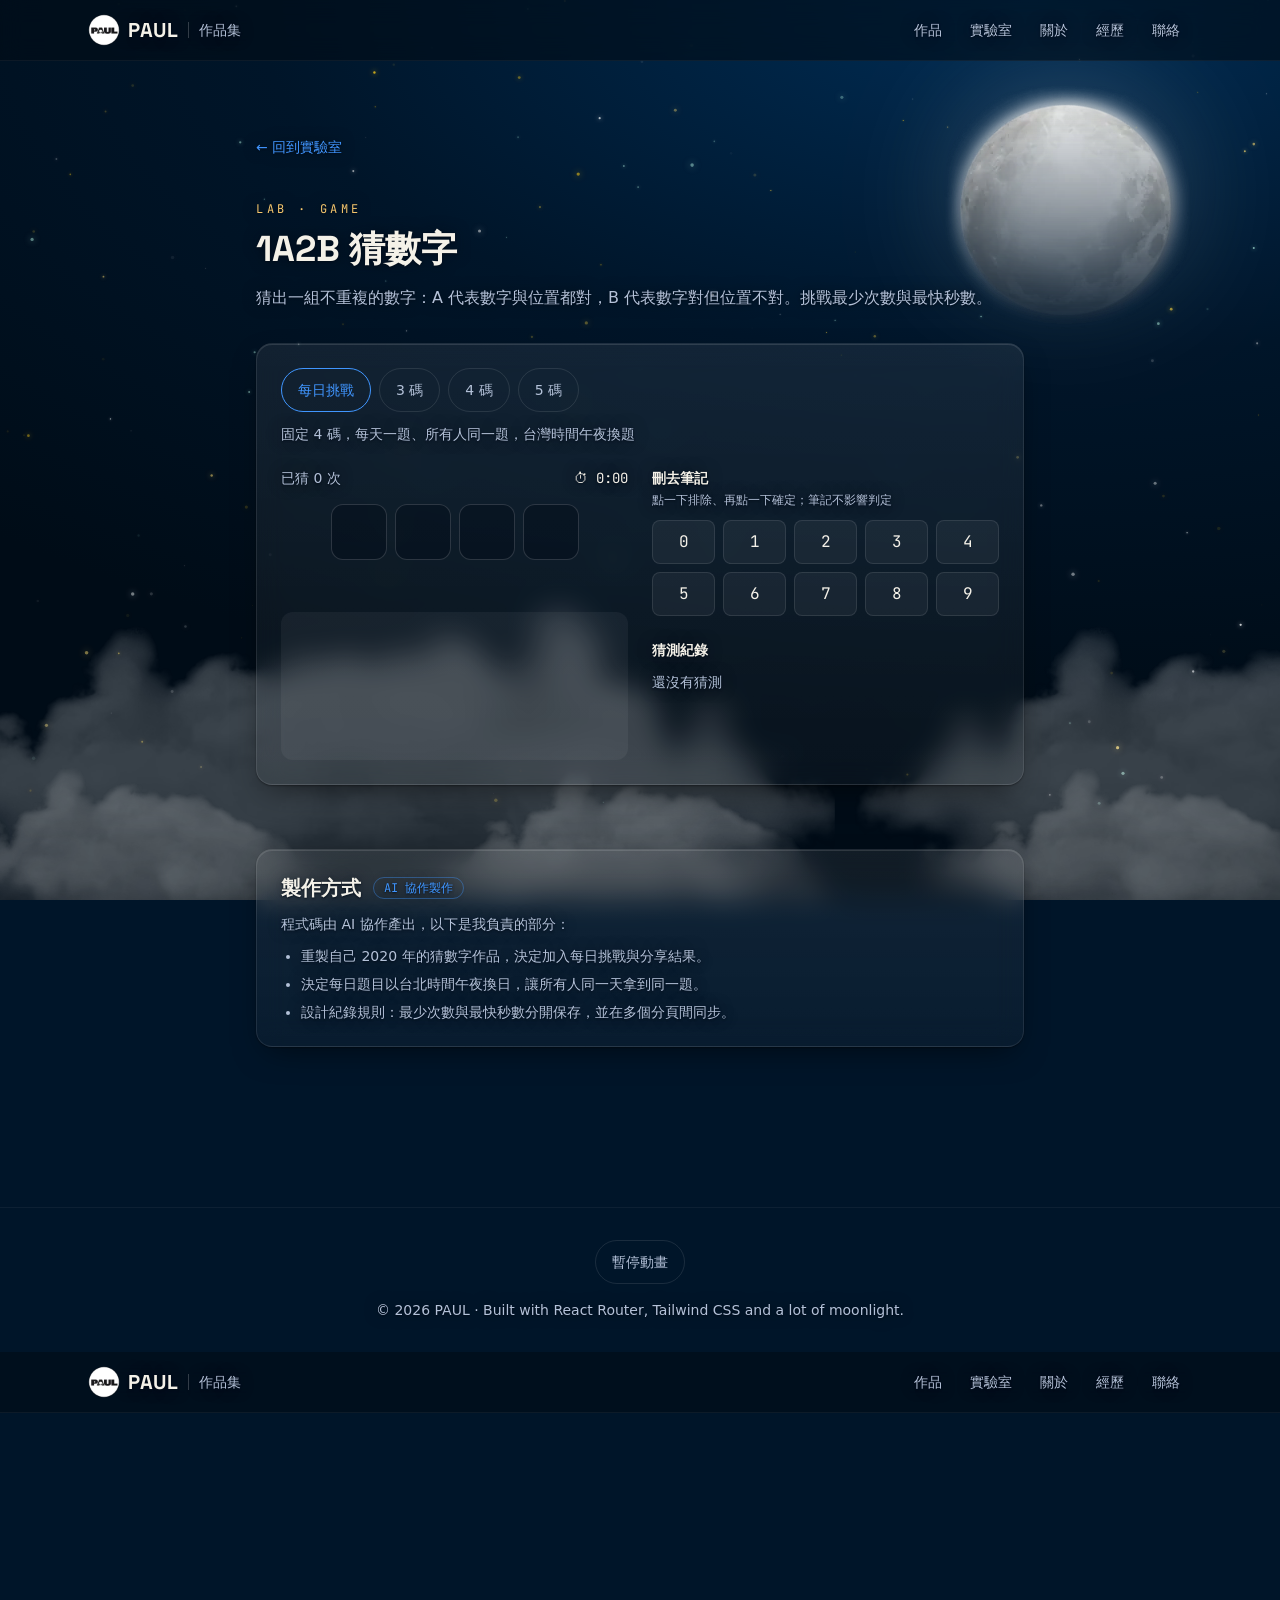
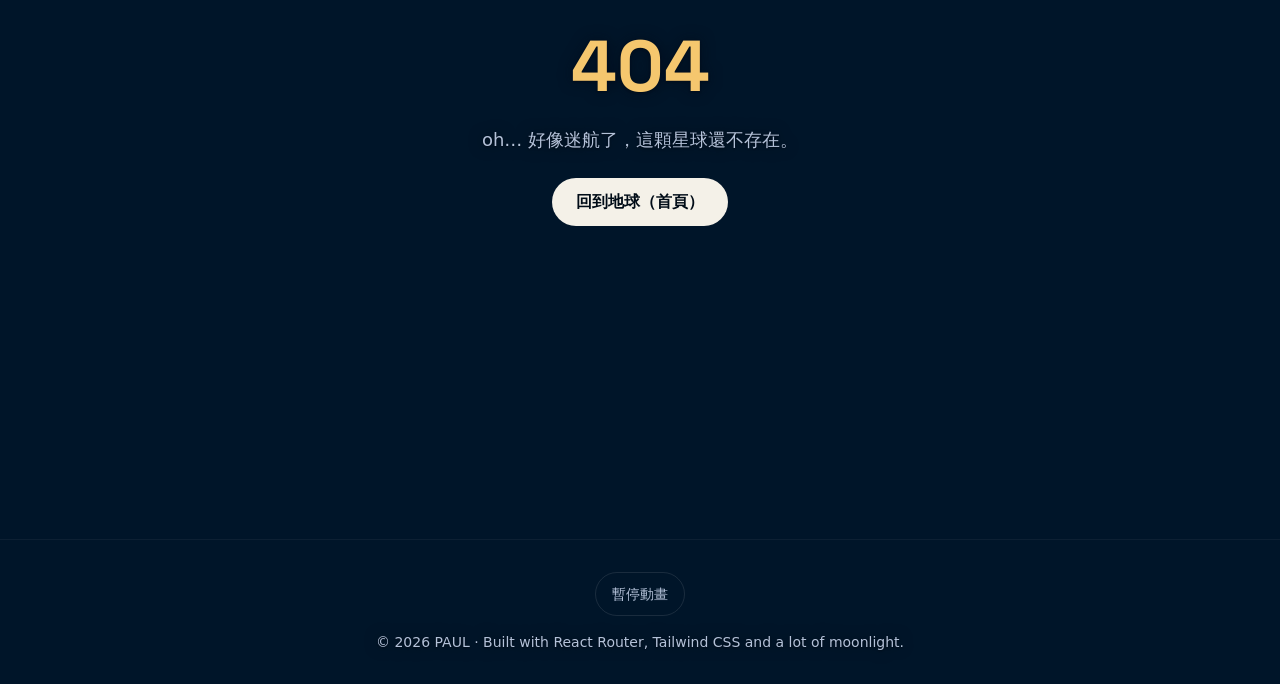
==== commit 0652ec43: "deploy: 2026-10-08T20:31Z" ====
--- a/lab/1a2b/index.html
+++ b/lab/1a2b/index.html
@@ -1,4 +1,4 @@
-<!DOCTYPE html><html lang="zh-Hant-TW"><head><meta charSet="utf-8"/><meta name="viewport" content="width=device-width, initial-scale=1"/><link rel="preload" as="image" imageSrcSet="/images/moon-320.webp 320w, /images/moon.webp 640w" imageSizes="(min-width: 640px) min(36vw, 20rem), min(38vw, 10rem)" fetchPriority="high"/><link rel="preload" as="image" href="/images/logo-96.webp"/><meta name="theme-color" content="#001529"/><title>1A2B 猜數字 ｜ PAUL</title><meta name="description" content="2020 年作品重製版，挑戰最少次數與最快秒數"/><meta property="og:type" content="website"/><meta property="og:locale" content="zh_TW"/><meta property="og:site_name" content="PAUL"/><meta property="og:title" content="1A2B 猜數字 ｜ PAUL"/><meta property="og:description" content="2020 年作品重製版，挑戰最少次數與最快秒數"/><meta property="og:image" content="https://sp112907.github.io/og.png"/><meta property="og:image:width" content="1200"/><meta property="og:image:height" content="630"/><meta property="og:image:alt" content="PAUL 作品集"/><meta name="twitter:card" content="summary_large_image"/><meta property="og:url" content="https://sp112907.github.io/lab/1a2b/"/><link rel="canonical" href="https://sp112907.github.io/lab/1a2b/"/><link rel="icon" href="/favicon.png" type="image/png"/><link rel="apple-touch-icon" href="/favicon.png"/><link rel="modulepreload" href="/assets/manifest-ec951936.js"/><link rel="modulepreload" href="/assets/entry.client-B5BqJ0xN.js"/><link rel="modulepreload" href="/assets/jsx-runtime-Ch9_1wX5.js"/><link rel="modulepreload" href="/assets/react-dom-DnBz4KIt.js"/><link rel="modulepreload" href="/assets/root-DXDG5Cun.js"/><link rel="modulepreload" href="/assets/site-DSFREZqV.js"/><link rel="modulepreload" href="/assets/use-motion-allowed-De_7IsXq.js"/><link rel="modulepreload" href="/assets/profile-oTTnEnzQ.js"/><link rel="modulepreload" href="/assets/moon-layout-Ddujqy3C.js"/><link rel="modulepreload" href="/assets/use-scroll-lock-DDJBdX3m.js"/><link rel="modulepreload" href="/assets/storage-DFMcvQ_6.js"/><link rel="modulepreload" href="/assets/lab.1a2b-Iv_knluY.js"/><link rel="modulepreload" href="/assets/use-copy-CxcpU2Ex.js"/><link rel="modulepreload" href="/assets/lab-CyisAGn5.js"/><link rel="modulepreload" href="/assets/seo-BEEh9Qex.js"/><link rel="modulepreload" href="/assets/making-of-DIimakFa.js"/><link rel="modulepreload" href="/assets/seeded-rng-D_hoxzGd.js"/><link rel="modulepreload" href="/assets/golden-5QnVuSSo.js"/><link rel="modulepreload" href="/assets/authorship-badge-DX_GF0R2.js"/><script>try{if(localStorage.getItem("paul:motion-paused")==="1")document.documentElement.dataset.motion="paused"}catch(e){}</script><link rel="stylesheet" href="/assets/root-BifE_2GY.css"/></head><body><a href="#main" class="sr-only focus:not-sr-only focus:fixed focus:left-4 focus:top-4 focus:z-50 focus:rounded-md focus:bg-night-800 focus:px-4 focus:py-2">跳到主要內容</a><div aria-hidden="true" class="pointer-events-none fixed inset-0 -z-10 overflow-hidden bg-[radial-gradient(120%_80%_at_80%_0%,#002d55_0%,#001529_50%,#000c17_100%)]"><canvas class="absolute inset-0 h-full w-full"></canvas><div id="sky-flyers" class="absolute inset-0"></div><div class="absolute right-4 top-[4.75rem] z-[2] w-[38vw] max-w-[10rem] sm:right-[4vw] sm:top-[6vh] sm:w-[min(36vw,20rem)] sm:max-w-none"><div aria-hidden="true" class="absolute inset-[18%] rounded-full bg-night-900 shadow-[0_0_6px_2px_var(--color-night-900)]"></div><img id="night-moon" src="/images/moon.webp" srcSet="/images/moon-320.webp 320w, /images/moon.webp 640w" sizes="(min-width: 640px) min(36vw, 20rem), min(38vw, 10rem)" alt="" width="640" height="640" decoding="async" fetchPriority="high" class="relative block w-full drop-shadow-[0_0_60px_rgba(244,241,232,0.35)]"/></div></div><header class="sticky top-0 z-30 border-b border-white/5 bg-night-950/60 backdrop-blur-md"><div class="mx-auto flex max-w-6xl items-center justify-between gap-2 px-5 py-3 sm:gap-4 sm:px-6"><a aria-label="PAUL 作品集 首頁" class="shimmer flex min-h-11 shrink-0 items-center gap-2 font-display text-xl font-bold tracking-wide sm:min-h-0" href="/" data-discover="true"><img src="/images/logo-96.webp" alt="" width="32" height="32" class="h-8 w-8 rounded-full"/><span>PAUL</span><span aria-hidden="true" class="mx-0.5 h-4 w-px bg-white/20"></span><span class="font-sans text-sm font-medium tracking-normal text-muted">作品集</span></a><nav aria-label="主要導覽" class="hidden sm:block"><ul class="flex whitespace-nowrap text-sm sm:gap-1"><li><a href="/#projects" class="group block rounded-full px-2 py-2 text-muted sm:px-3 transition-colors hover:bg-white/5 hover:text-moon"><span class="shimmer-title">作品</span></a></li><li><a href="/#lab" class="group block rounded-full px-2 py-2 text-muted sm:px-3 transition-colors hover:bg-white/5 hover:text-moon"><span class="shimmer-title">實驗室</span></a></li><li><a href="/#about" class="group block rounded-full px-2 py-2 text-muted sm:px-3 transition-colors hover:bg-white/5 hover:text-moon"><span class="shimmer-title">關於</span></a></li><li><a href="/#experience" class="group block rounded-full px-2 py-2 text-muted sm:px-3 transition-colors hover:bg-white/5 hover:text-moon"><span class="shimmer-title">經歷</span></a></li><li><a href="/#contact" class="group block rounded-full px-2 py-2 text-muted sm:px-3 transition-colors hover:bg-white/5 hover:text-moon"><span class="shimmer-title">聯絡</span></a></li></ul></nav><button type="button" aria-label="開啟選單" aria-expanded="false" aria-controls="mobile-menu" class="glow-edge flex h-11 w-11 items-center justify-center rounded-full text-moon hover:bg-white/10 press:scale-[0.98] transition-transform sm:hidden"><svg aria-hidden="true" viewBox="0 0 24 24" width="24" height="24" fill="none" stroke="currentColor" stroke-width="2" stroke-linecap="round"><path d="M4 7h16M4 12h16M4 17h16"></path></svg></button><dialog id="mobile-menu" aria-label="選單" class="fixed inset-0 m-0 h-dvh max-h-none w-full max-w-none flex-col overscroll-contain border-0 bg-night-900/90 p-0 text-moon backdrop-blur-xl backdrop:bg-transparent open:flex sm:hidden"><div class="flex justify-end px-5 pt-3"><button type="button" aria-label="關閉選單" class="glow-edge flex h-11 w-11 items-center justify-center rounded-full text-moon hover:bg-white/10 press:scale-[0.98] transition-transform"><svg aria-hidden="true" viewBox="0 0 24 24" width="24" height="24" fill="none" stroke="currentColor" stroke-width="2" stroke-linecap="round"><path d="M6 6l12 12M18 6L6 18"></path></svg></button></div><nav aria-label="手機導覽" class="flex flex-1 flex-col justify-center px-8"><ul class="space-y-2"><li><a href="/#projects" style="--menu-i:0" class="group flex min-h-11 items-center py-2 font-display text-3xl font-bold text-moon hover:text-star press:scale-[0.98] transition-transform menu-stagger"><span class="shimmer-title">作品</span></a></li><li><a href="/#lab" style="--menu-i:1" class="group flex min-h-11 items-center py-2 font-display text-3xl font-bold text-moon hover:text-star press:scale-[0.98] transition-transform menu-stagger"><span class="shimmer-title">實驗室</span></a></li><li><a href="/#about" style="--menu-i:2" class="group flex min-h-11 items-center py-2 font-display text-3xl font-bold text-moon hover:text-star press:scale-[0.98] transition-transform menu-stagger"><span class="shimmer-title">關於</span></a></li><li><a href="/#experience" style="--menu-i:3" class="group flex min-h-11 items-center py-2 font-display text-3xl font-bold text-moon hover:text-star press:scale-[0.98] transition-transform menu-stagger"><span class="shimmer-title">經歷</span></a></li><li><a href="/#contact" style="--menu-i:4" class="group flex min-h-11 items-center py-2 font-display text-3xl font-bold text-moon hover:text-star press:scale-[0.98] transition-transform menu-stagger"><span class="shimmer-title">聯絡</span></a></li></ul></nav><div class="px-8 pb-10"><p class="inline-flex items-center gap-2 rounded-full border border-emerald-300/30 bg-emerald-300/10 px-4 py-1.5 text-sm text-emerald-200"><span aria-hidden="true" class="h-2 w-2 shrink-0 rounded-full bg-emerald-300 shadow-[0_0_10px] shadow-emerald-300"></span>正在尋找 Senior Software Engineer 機會（台中／遠端）</p></div></dialog></div></header><main id="main" class="mx-auto max-w-6xl px-5 sm:px-6"><div class="mx-auto max-w-3xl py-16"><a class="shimmer inline-flex min-h-11 items-center text-sm text-ice underline-offset-4 hover:underline" href="/#lab" data-discover="true">← 回到實驗室</a><div class="mt-8"><header class="mb-8"><p class="font-mono text-xs uppercase tracking-[0.3em] text-star">Lab · Game</p><h1 class="mt-3 font-display text-3xl font-bold sm:text-4xl">1A2B 猜數字</h1><p class="mt-4 leading-relaxed text-muted">猜出一組不重複的數字：A 代表數字與位置都對，B 代表數字對但位置不對。挑戰最少次數與最快秒數。</p><noscript><p class="mt-4 rounded-xl border border-star/40 px-4 py-3 text-sm text-star">這個遊戲需要 JavaScript 才能遊玩，請開啟後重新整理。</p></noscript></header><div class="glass-card glass-card--static rounded-2xl p-4 sm:p-6"><div role="tablist" aria-label="模式" class="flex flex-wrap gap-2"><button type="button" role="tab" id="bulls-tab-daily" aria-selected="true" aria-controls="bulls-panel" tabindex="0" class="glow-edge min-h-11 rounded-full border border-white/10 px-4 text-sm text-muted aria-selected:border-ice aria-selected:text-ice focus-visible:ring-2 focus-visible:ring-ice/40">每日挑戰</button><button type="button" role="tab" id="bulls-tab-3" aria-selected="false" aria-controls="bulls-panel" tabindex="-1" class="glow-edge min-h-11 rounded-full border border-white/10 px-4 text-sm text-muted aria-selected:border-ice aria-selected:text-ice focus-visible:ring-2 focus-visible:ring-ice/40">3 碼</button><button type="button" role="tab" id="bulls-tab-4" aria-selected="false" aria-controls="bulls-panel" tabindex="-1" class="glow-edge min-h-11 rounded-full border border-white/10 px-4 text-sm text-muted aria-selected:border-ice aria-selected:text-ice focus-visible:ring-2 focus-visible:ring-ice/40">4 碼</button><button type="button" role="tab" id="bulls-tab-5" aria-selected="false" aria-controls="bulls-panel" tabindex="-1" class="glow-edge min-h-11 rounded-full border border-white/10 px-4 text-sm text-muted aria-selected:border-ice aria-selected:text-ice focus-visible:ring-2 focus-visible:ring-ice/40">5 碼</button></div><div class="mt-3"><p class="text-sm text-muted">固定 4 碼，每天一題、所有人同一題，台灣時間午夜換題</p></div><div role="tabpanel" id="bulls-panel" aria-labelledby="bulls-tab-daily" class="mt-6 min-w-0"><div class="grid gap-6 md:grid-cols-2"><div class="space-y-4"><div class="flex items-center justify-between text-sm text-muted"><span>已猜 <!-- -->0<!-- --> 次</span><span role="timer" aria-label="經過時間" class="font-mono text-moon">⏱ <!-- -->0:00</span></div><p class="sr-only">目前輸入：</p><div aria-hidden="true" class="flex justify-center gap-2"><span data-testid="input-cell" class="flex size-12 items-center justify-center rounded-xl border font-mono text-2xl text-moon sm:size-14 border-white/15 bg-night-950/40"></span><span data-testid="input-cell" class="flex size-12 items-center justify-center rounded-xl border font-mono text-2xl text-moon sm:size-14 border-white/15 bg-night-950/40"></span><span data-testid="input-cell" class="flex size-12 items-center justify-center rounded-xl border font-mono text-2xl text-moon sm:size-14 border-white/15 bg-night-950/40"></span><span data-testid="input-cell" class="flex size-12 items-center justify-center rounded-xl border font-mono text-2xl text-moon sm:size-14 border-white/15 bg-night-950/40"></span></div><p role="alert" class="min-h-5 text-center text-sm text-star"></p><div data-testid="pad-placeholder" aria-hidden="true" class="h-37 rounded-xl bg-white/5"></div></div><div class="space-y-6"><div><h2 class="text-sm font-semibold text-moon">刪去筆記</h2><p class="mt-1 text-xs text-muted">點一下排除、再點一下確定；筆記不影響判定</p><div class="mt-3 grid grid-cols-5 gap-2 sm:grid-cols-10 md:grid-cols-5"><button type="button" aria-pressed="false" aria-label="數字 0：未標記" class="min-h-11 rounded-lg border bg-white/5 font-mono text-base focus-visible:ring-2 focus-visible:ring-ice/40 border-white/10 text-moon">0</button><button type="button" aria-pressed="false" aria-label="數字 1：未標記" class="min-h-11 rounded-lg border bg-white/5 font-mono text-base focus-visible:ring-2 focus-visible:ring-ice/40 border-white/10 text-moon">1</button><button type="button" aria-pressed="false" aria-label="數字 2：未標記" class="min-h-11 rounded-lg border bg-white/5 font-mono text-base focus-visible:ring-2 focus-visible:ring-ice/40 border-white/10 text-moon">2</button><button type="button" aria-pressed="false" aria-label="數字 3：未標記" class="min-h-11 rounded-lg border bg-white/5 font-mono text-base focus-visible:ring-2 focus-visible:ring-ice/40 border-white/10 text-moon">3</button><button type="button" aria-pressed="false" aria-label="數字 4：未標記" class="min-h-11 rounded-lg border bg-white/5 font-mono text-base focus-visible:ring-2 focus-visible:ring-ice/40 border-white/10 text-moon">4</button><button type="button" aria-pressed="false" aria-label="數字 5：未標記" class="min-h-11 rounded-lg border bg-white/5 font-mono text-base focus-visible:ring-2 focus-visible:ring-ice/40 border-white/10 text-moon">5</button><button type="button" aria-pressed="false" aria-label="數字 6：未標記" class="min-h-11 rounded-lg border bg-white/5 font-mono text-base focus-visible:ring-2 focus-visible:ring-ice/40 border-white/10 text-moon">6</button><button type="button" aria-pressed="false" aria-label="數字 7：未標記" class="min-h-11 rounded-lg border bg-white/5 font-mono text-base focus-visible:ring-2 focus-visible:ring-ice/40 border-white/10 text-moon">7</button><button type="button" aria-pressed="false" aria-label="數字 8：未標記" class="min-h-11 rounded-lg border bg-white/5 font-mono text-base focus-visible:ring-2 focus-visible:ring-ice/40 border-white/10 text-moon">8</button><button type="button" aria-pressed="false" aria-label="數字 9：未標記" class="min-h-11 rounded-lg border bg-white/5 font-mono text-base focus-visible:ring-2 focus-visible:ring-ice/40 border-white/10 text-moon">9</button></div></div><div><h2 class="text-sm font-semibold text-moon">猜測紀錄</h2><p role="status" aria-live="polite" aria-label="最新結果" class="sr-only"></p><p class="mt-3 text-sm text-muted">還沒有猜測</p><ol aria-label="猜測紀錄" class="mt-3 max-h-72 space-y-2 overflow-y-auto pr-1"></ol></div></div></div></div></div></div><section aria-labelledby="making-of-title" class="glass-card mt-16 rounded-2xl p-6"><div class="flex flex-wrap items-center gap-3"><h2 id="making-of-title" class="font-display text-xl font-semibold">製作方式</h2><span data-authorship="ai" class="inline-block rounded-full border px-2.5 py-0.5 font-mono text-xs border-ice/40 text-ice">AI 協作製作</span></div><p class="mt-3 text-sm text-muted">程式碼由 AI 協作產出，以下是我負責的部分：</p><ul class="mt-3 list-disc space-y-2 pl-5 text-sm text-muted"><li>重製自己 2020 年的猜數字作品，決定加入每日挑戰與分享結果。</li><li>決定每日題目以台北時間午夜換日，讓所有人同一天拿到同一題。</li><li>設計紀錄規則：最少次數與最快秒數分開保存，並在多個分頁間同步。</li></ul></section></div></main><footer class="mt-24 flex flex-col items-center gap-4 border-t border-white/5 px-4 py-8 text-center text-sm text-muted"><button type="button" aria-pressed="false" class="min-h-11 rounded-full border border-white/10 px-4 py-2 text-sm text-muted transition-[color,background-color,scale] hover:bg-white/5 hover:text-moon press:scale-[0.98]">暫停動畫</button><p>© <!-- -->2026<!-- --> PAUL · Built with React Router, Tailwind CSS and a lot of moonlight.</p></footer><script>((storageKey, restoreKey) => {
+<!DOCTYPE html><html lang="zh-Hant-TW"><head><meta charSet="utf-8"/><meta name="viewport" content="width=device-width, initial-scale=1"/><link rel="preload" as="image" imageSrcSet="/images/moon-320.webp 320w, /images/moon.webp 640w" imageSizes="(min-width: 640px) min(36vw, 20rem), min(38vw, 10rem)" fetchPriority="high"/><link rel="preload" as="image" href="/images/logo-96.webp"/><meta name="theme-color" content="#001529"/><title>1A2B 猜數字 ｜ PAUL</title><meta name="description" content="2020 年作品重製版，挑戰最少次數與最快秒數"/><meta property="og:type" content="website"/><meta property="og:locale" content="zh_TW"/><meta property="og:site_name" content="PAUL"/><meta property="og:title" content="1A2B 猜數字 ｜ PAUL"/><meta property="og:description" content="2020 年作品重製版，挑戰最少次數與最快秒數"/><meta property="og:image" content="https://sp112907.github.io/og.png"/><meta property="og:image:width" content="1200"/><meta property="og:image:height" content="630"/><meta property="og:image:alt" content="PAUL 作品集"/><meta name="twitter:card" content="summary_large_image"/><meta property="og:url" content="https://sp112907.github.io/lab/1a2b/"/><link rel="canonical" href="https://sp112907.github.io/lab/1a2b/"/><link rel="icon" href="/favicon.png" type="image/png"/><link rel="apple-touch-icon" href="/favicon.png"/><link rel="modulepreload" href="/assets/manifest-db0babaa.js"/><link rel="modulepreload" href="/assets/entry.client-B5BqJ0xN.js"/><link rel="modulepreload" href="/assets/jsx-runtime-Ch9_1wX5.js"/><link rel="modulepreload" href="/assets/react-dom-DnBz4KIt.js"/><link rel="modulepreload" href="/assets/root-DxanGWFf.js"/><link rel="modulepreload" href="/assets/site-DSFREZqV.js"/><link rel="modulepreload" href="/assets/use-motion-allowed-De_7IsXq.js"/><link rel="modulepreload" href="/assets/profile-D3QB4Gcu.js"/><link rel="modulepreload" href="/assets/moon-layout-Ddujqy3C.js"/><link rel="modulepreload" href="/assets/use-scroll-lock-DDJBdX3m.js"/><link rel="modulepreload" href="/assets/storage-DFMcvQ_6.js"/><link rel="modulepreload" href="/assets/lab.1a2b-Iv_knluY.js"/><link rel="modulepreload" href="/assets/use-copy-CxcpU2Ex.js"/><link rel="modulepreload" href="/assets/lab-CyisAGn5.js"/><link rel="modulepreload" href="/assets/seo-BEEh9Qex.js"/><link rel="modulepreload" href="/assets/making-of-DIimakFa.js"/><link rel="modulepreload" href="/assets/seeded-rng-D_hoxzGd.js"/><link rel="modulepreload" href="/assets/golden-5QnVuSSo.js"/><link rel="modulepreload" href="/assets/authorship-badge-DX_GF0R2.js"/><script>try{if(localStorage.getItem("paul:motion-paused")==="1")document.documentElement.dataset.motion="paused"}catch(e){}</script><link rel="stylesheet" href="/assets/root-BifE_2GY.css"/></head><body><a href="#main" class="sr-only focus:not-sr-only focus:fixed focus:left-4 focus:top-4 focus:z-50 focus:rounded-md focus:bg-night-800 focus:px-4 focus:py-2">跳到主要內容</a><div aria-hidden="true" class="pointer-events-none fixed inset-0 -z-10 overflow-hidden bg-[radial-gradient(120%_80%_at_80%_0%,#002d55_0%,#001529_50%,#000c17_100%)]"><canvas class="absolute inset-0 h-full w-full"></canvas><div id="sky-flyers" class="absolute inset-0"></div><div class="absolute right-4 top-[4.75rem] z-[2] w-[38vw] max-w-[10rem] sm:right-[4vw] sm:top-[6vh] sm:w-[min(36vw,20rem)] sm:max-w-none"><div aria-hidden="true" class="absolute inset-[18%] rounded-full bg-night-900 shadow-[0_0_6px_2px_var(--color-night-900)]"></div><img id="night-moon" src="/images/moon.webp" srcSet="/images/moon-320.webp 320w, /images/moon.webp 640w" sizes="(min-width: 640px) min(36vw, 20rem), min(38vw, 10rem)" alt="" width="640" height="640" decoding="async" fetchPriority="high" class="relative block w-full drop-shadow-[0_0_60px_rgba(244,241,232,0.35)]"/></div></div><header class="sticky top-0 z-30 border-b border-white/5 bg-night-950/60 backdrop-blur-md"><div class="mx-auto flex max-w-6xl items-center justify-between gap-2 px-5 py-3 sm:gap-4 sm:px-6"><a aria-label="PAUL 作品集 首頁" class="shimmer flex min-h-11 shrink-0 items-center gap-2 font-display text-xl font-bold tracking-wide sm:min-h-0" href="/" data-discover="true"><img src="/images/logo-96.webp" alt="" width="32" height="32" class="h-8 w-8 rounded-full"/><span>PAUL</span><span aria-hidden="true" class="mx-0.5 h-4 w-px bg-white/20"></span><span class="font-sans text-sm font-medium tracking-normal text-muted">作品集</span></a><nav aria-label="主要導覽" class="hidden sm:block"><ul class="flex whitespace-nowrap text-sm sm:gap-1"><li><a href="/#projects" class="group block rounded-full px-2 py-2 text-muted sm:px-3 transition-colors hover:bg-white/5 hover:text-moon"><span class="shimmer-title">作品</span></a></li><li><a href="/#lab" class="group block rounded-full px-2 py-2 text-muted sm:px-3 transition-colors hover:bg-white/5 hover:text-moon"><span class="shimmer-title">實驗室</span></a></li><li><a href="/#about" class="group block rounded-full px-2 py-2 text-muted sm:px-3 transition-colors hover:bg-white/5 hover:text-moon"><span class="shimmer-title">關於</span></a></li><li><a href="/#experience" class="group block rounded-full px-2 py-2 text-muted sm:px-3 transition-colors hover:bg-white/5 hover:text-moon"><span class="shimmer-title">經歷</span></a></li><li><a href="/#contact" class="group block rounded-full px-2 py-2 text-muted sm:px-3 transition-colors hover:bg-white/5 hover:text-moon"><span class="shimmer-title">聯絡</span></a></li></ul></nav><button type="button" aria-label="開啟選單" aria-expanded="false" aria-controls="mobile-menu" class="glow-edge flex h-11 w-11 items-center justify-center rounded-full text-moon hover:bg-white/10 press:scale-[0.98] transition-transform sm:hidden"><svg aria-hidden="true" viewBox="0 0 24 24" width="24" height="24" fill="none" stroke="currentColor" stroke-width="2" stroke-linecap="round"><path d="M4 7h16M4 12h16M4 17h16"></path></svg></button><dialog id="mobile-menu" aria-label="選單" class="fixed inset-0 m-0 h-dvh max-h-none w-full max-w-none flex-col overscroll-contain border-0 bg-night-900/90 p-0 text-moon backdrop-blur-xl backdrop:bg-transparent open:flex sm:hidden"><div class="flex justify-end px-5 pt-3"><button type="button" aria-label="關閉選單" class="glow-edge flex h-11 w-11 items-center justify-center rounded-full text-moon hover:bg-white/10 press:scale-[0.98] transition-transform"><svg aria-hidden="true" viewBox="0 0 24 24" width="24" height="24" fill="none" stroke="currentColor" stroke-width="2" stroke-linecap="round"><path d="M6 6l12 12M18 6L6 18"></path></svg></button></div><nav aria-label="手機導覽" class="flex flex-1 flex-col justify-center px-8"><ul class="space-y-2"><li><a href="/#projects" style="--menu-i:0" class="group flex min-h-11 items-center py-2 font-display text-3xl font-bold text-moon hover:text-star press:scale-[0.98] transition-transform menu-stagger"><span class="shimmer-title">作品</span></a></li><li><a href="/#lab" style="--menu-i:1" class="group flex min-h-11 items-center py-2 font-display text-3xl font-bold text-moon hover:text-star press:scale-[0.98] transition-transform menu-stagger"><span class="shimmer-title">實驗室</span></a></li><li><a href="/#about" style="--menu-i:2" class="group flex min-h-11 items-center py-2 font-display text-3xl font-bold text-moon hover:text-star press:scale-[0.98] transition-transform menu-stagger"><span class="shimmer-title">關於</span></a></li><li><a href="/#experience" style="--menu-i:3" class="group flex min-h-11 items-center py-2 font-display text-3xl font-bold text-moon hover:text-star press:scale-[0.98] transition-transform menu-stagger"><span class="shimmer-title">經歷</span></a></li><li><a href="/#contact" style="--menu-i:4" class="group flex min-h-11 items-center py-2 font-display text-3xl font-bold text-moon hover:text-star press:scale-[0.98] transition-transform menu-stagger"><span class="shimmer-title">聯絡</span></a></li></ul></nav><div class="px-8 pb-10"><p class="inline-flex items-center gap-2 rounded-full border border-emerald-300/30 bg-emerald-300/10 px-4 py-1.5 text-sm text-emerald-200"><span aria-hidden="true" class="h-2 w-2 shrink-0 rounded-full bg-emerald-300 shadow-[0_0_10px] shadow-emerald-300"></span>正在尋找 Senior Software Engineer 機會（台中／遠端）</p></div></dialog></div></header><main id="main" class="mx-auto max-w-6xl px-5 sm:px-6"><div class="mx-auto max-w-3xl py-16"><a class="shimmer inline-flex min-h-11 items-center text-sm text-ice underline-offset-4 hover:underline" href="/#lab" data-discover="true">← 回到實驗室</a><div class="mt-8"><header class="mb-8"><p class="font-mono text-xs uppercase tracking-[0.3em] text-star">Lab · Game</p><h1 class="mt-3 font-display text-3xl font-bold sm:text-4xl">1A2B 猜數字</h1><p class="mt-4 leading-relaxed text-muted">猜出一組不重複的數字：A 代表數字與位置都對，B 代表數字對但位置不對。挑戰最少次數與最快秒數。</p><noscript><p class="mt-4 rounded-xl border border-star/40 px-4 py-3 text-sm text-star">這個遊戲需要 JavaScript 才能遊玩，請開啟後重新整理。</p></noscript></header><div class="glass-card glass-card--static rounded-2xl p-4 sm:p-6"><div role="tablist" aria-label="模式" class="flex flex-wrap gap-2"><button type="button" role="tab" id="bulls-tab-daily" aria-selected="true" aria-controls="bulls-panel" tabindex="0" class="glow-edge min-h-11 rounded-full border border-white/10 px-4 text-sm text-muted aria-selected:border-ice aria-selected:text-ice focus-visible:ring-2 focus-visible:ring-ice/40">每日挑戰</button><button type="button" role="tab" id="bulls-tab-3" aria-selected="false" aria-controls="bulls-panel" tabindex="-1" class="glow-edge min-h-11 rounded-full border border-white/10 px-4 text-sm text-muted aria-selected:border-ice aria-selected:text-ice focus-visible:ring-2 focus-visible:ring-ice/40">3 碼</button><button type="button" role="tab" id="bulls-tab-4" aria-selected="false" aria-controls="bulls-panel" tabindex="-1" class="glow-edge min-h-11 rounded-full border border-white/10 px-4 text-sm text-muted aria-selected:border-ice aria-selected:text-ice focus-visible:ring-2 focus-visible:ring-ice/40">4 碼</button><button type="button" role="tab" id="bulls-tab-5" aria-selected="false" aria-controls="bulls-panel" tabindex="-1" class="glow-edge min-h-11 rounded-full border border-white/10 px-4 text-sm text-muted aria-selected:border-ice aria-selected:text-ice focus-visible:ring-2 focus-visible:ring-ice/40">5 碼</button></div><div class="mt-3"><p class="text-sm text-muted">固定 4 碼，每天一題、所有人同一題，台灣時間午夜換題</p></div><div role="tabpanel" id="bulls-panel" aria-labelledby="bulls-tab-daily" class="mt-6 min-w-0"><div class="grid gap-6 md:grid-cols-2"><div class="space-y-4"><div class="flex items-center justify-between text-sm text-muted"><span>已猜 <!-- -->0<!-- --> 次</span><span role="timer" aria-label="經過時間" class="font-mono text-moon">⏱ <!-- -->0:00</span></div><p class="sr-only">目前輸入：</p><div aria-hidden="true" class="flex justify-center gap-2"><span data-testid="input-cell" class="flex size-12 items-center justify-center rounded-xl border font-mono text-2xl text-moon sm:size-14 border-white/15 bg-night-950/40"></span><span data-testid="input-cell" class="flex size-12 items-center justify-center rounded-xl border font-mono text-2xl text-moon sm:size-14 border-white/15 bg-night-950/40"></span><span data-testid="input-cell" class="flex size-12 items-center justify-center rounded-xl border font-mono text-2xl text-moon sm:size-14 border-white/15 bg-night-950/40"></span><span data-testid="input-cell" class="flex size-12 items-center justify-center rounded-xl border font-mono text-2xl text-moon sm:size-14 border-white/15 bg-night-950/40"></span></div><p role="alert" class="min-h-5 text-center text-sm text-star"></p><div data-testid="pad-placeholder" aria-hidden="true" class="h-37 rounded-xl bg-white/5"></div></div><div class="space-y-6"><div><h2 class="text-sm font-semibold text-moon">刪去筆記</h2><p class="mt-1 text-xs text-muted">點一下排除、再點一下確定；筆記不影響判定</p><div class="mt-3 grid grid-cols-5 gap-2 sm:grid-cols-10 md:grid-cols-5"><button type="button" aria-pressed="false" aria-label="數字 0：未標記" class="min-h-11 rounded-lg border bg-white/5 font-mono text-base focus-visible:ring-2 focus-visible:ring-ice/40 border-white/10 text-moon">0</button><button type="button" aria-pressed="false" aria-label="數字 1：未標記" class="min-h-11 rounded-lg border bg-white/5 font-mono text-base focus-visible:ring-2 focus-visible:ring-ice/40 border-white/10 text-moon">1</button><button type="button" aria-pressed="false" aria-label="數字 2：未標記" class="min-h-11 rounded-lg border bg-white/5 font-mono text-base focus-visible:ring-2 focus-visible:ring-ice/40 border-white/10 text-moon">2</button><button type="button" aria-pressed="false" aria-label="數字 3：未標記" class="min-h-11 rounded-lg border bg-white/5 font-mono text-base focus-visible:ring-2 focus-visible:ring-ice/40 border-white/10 text-moon">3</button><button type="button" aria-pressed="false" aria-label="數字 4：未標記" class="min-h-11 rounded-lg border bg-white/5 font-mono text-base focus-visible:ring-2 focus-visible:ring-ice/40 border-white/10 text-moon">4</button><button type="button" aria-pressed="false" aria-label="數字 5：未標記" class="min-h-11 rounded-lg border bg-white/5 font-mono text-base focus-visible:ring-2 focus-visible:ring-ice/40 border-white/10 text-moon">5</button><button type="button" aria-pressed="false" aria-label="數字 6：未標記" class="min-h-11 rounded-lg border bg-white/5 font-mono text-base focus-visible:ring-2 focus-visible:ring-ice/40 border-white/10 text-moon">6</button><button type="button" aria-pressed="false" aria-label="數字 7：未標記" class="min-h-11 rounded-lg border bg-white/5 font-mono text-base focus-visible:ring-2 focus-visible:ring-ice/40 border-white/10 text-moon">7</button><button type="button" aria-pressed="false" aria-label="數字 8：未標記" class="min-h-11 rounded-lg border bg-white/5 font-mono text-base focus-visible:ring-2 focus-visible:ring-ice/40 border-white/10 text-moon">8</button><button type="button" aria-pressed="false" aria-label="數字 9：未標記" class="min-h-11 rounded-lg border bg-white/5 font-mono text-base focus-visible:ring-2 focus-visible:ring-ice/40 border-white/10 text-moon">9</button></div></div><div><h2 class="text-sm font-semibold text-moon">猜測紀錄</h2><p role="status" aria-live="polite" aria-label="最新結果" class="sr-only"></p><p class="mt-3 text-sm text-muted">還沒有猜測</p><ol aria-label="猜測紀錄" class="mt-3 max-h-72 space-y-2 overflow-y-auto pr-1"></ol></div></div></div></div></div></div><section aria-labelledby="making-of-title" class="glass-card mt-16 rounded-2xl p-6"><div class="flex flex-wrap items-center gap-3"><h2 id="making-of-title" class="font-display text-xl font-semibold">製作方式</h2><span data-authorship="ai" class="inline-block rounded-full border px-2.5 py-0.5 font-mono text-xs border-ice/40 text-ice">AI 協作製作</span></div><p class="mt-3 text-sm text-muted">程式碼由 AI 協作產出，以下是我負責的部分：</p><ul class="mt-3 list-disc space-y-2 pl-5 text-sm text-muted"><li>重製自己 2020 年的猜數字作品，決定加入每日挑戰與分享結果。</li><li>決定每日題目以台北時間午夜換日，讓所有人同一天拿到同一題。</li><li>設計紀錄規則：最少次數與最快秒數分開保存，並在多個分頁間同步。</li></ul></section></div></main><footer class="mt-24 flex flex-col items-center gap-4 border-t border-white/5 px-4 py-8 text-center text-sm text-muted"><button type="button" aria-pressed="false" class="min-h-11 rounded-full border border-white/10 px-4 py-2 text-sm text-muted transition-[color,background-color,scale] hover:bg-white/5 hover:text-moon press:scale-[0.98]">暫停動畫</button><p>© <!-- -->2026<!-- --> PAUL · Built with React Router, Tailwind CSS and a lot of moonlight.</p></footer><script>((storageKey, restoreKey) => {
 		if (!window.history.state || !window.history.state.key) {
 			let key = Math.random().toString(32).slice(2);
 			window.history.replaceState({ key }, "");
@@ -10,8 +10,8 @@
 			console.error(error);
 			sessionStorage.removeItem(storageKey);
 		}
-	})("react-router-scroll-positions", null)</script><script>window.__reactRouterContext = {"basename":"/","future":{"unstable_enableNodeReadableStream":false,"unstable_optimizeDeps":false},"routeDiscovery":{"mode":"initial"},"ssr":false,"isSpaMode":false};window.__reactRouterContext.stream = new ReadableStream({start(controller){window.__reactRouterContext.streamController = controller;}}).pipeThrough(new TextEncoderStream());</script><script type="module" async="">import "/assets/manifest-ec951936.js";
-import * as route0 from "/assets/root-DXDG5Cun.js";
+	})("react-router-scroll-positions", null)</script><script>window.__reactRouterContext = {"basename":"/","future":{"unstable_enableNodeReadableStream":false,"unstable_optimizeDeps":false},"routeDiscovery":{"mode":"initial"},"ssr":false,"isSpaMode":false};window.__reactRouterContext.stream = new ReadableStream({start(controller){window.__reactRouterContext.streamController = controller;}}).pipeThrough(new TextEncoderStream());</script><script type="module" async="">import "/assets/manifest-db0babaa.js";
+import * as route0 from "/assets/root-DxanGWFf.js";
 import * as route1 from "/assets/lab.1a2b-Iv_knluY.js";
   
   window.__reactRouterRouteModules = {"root":route0,"routes/lab.1a2b":route1};
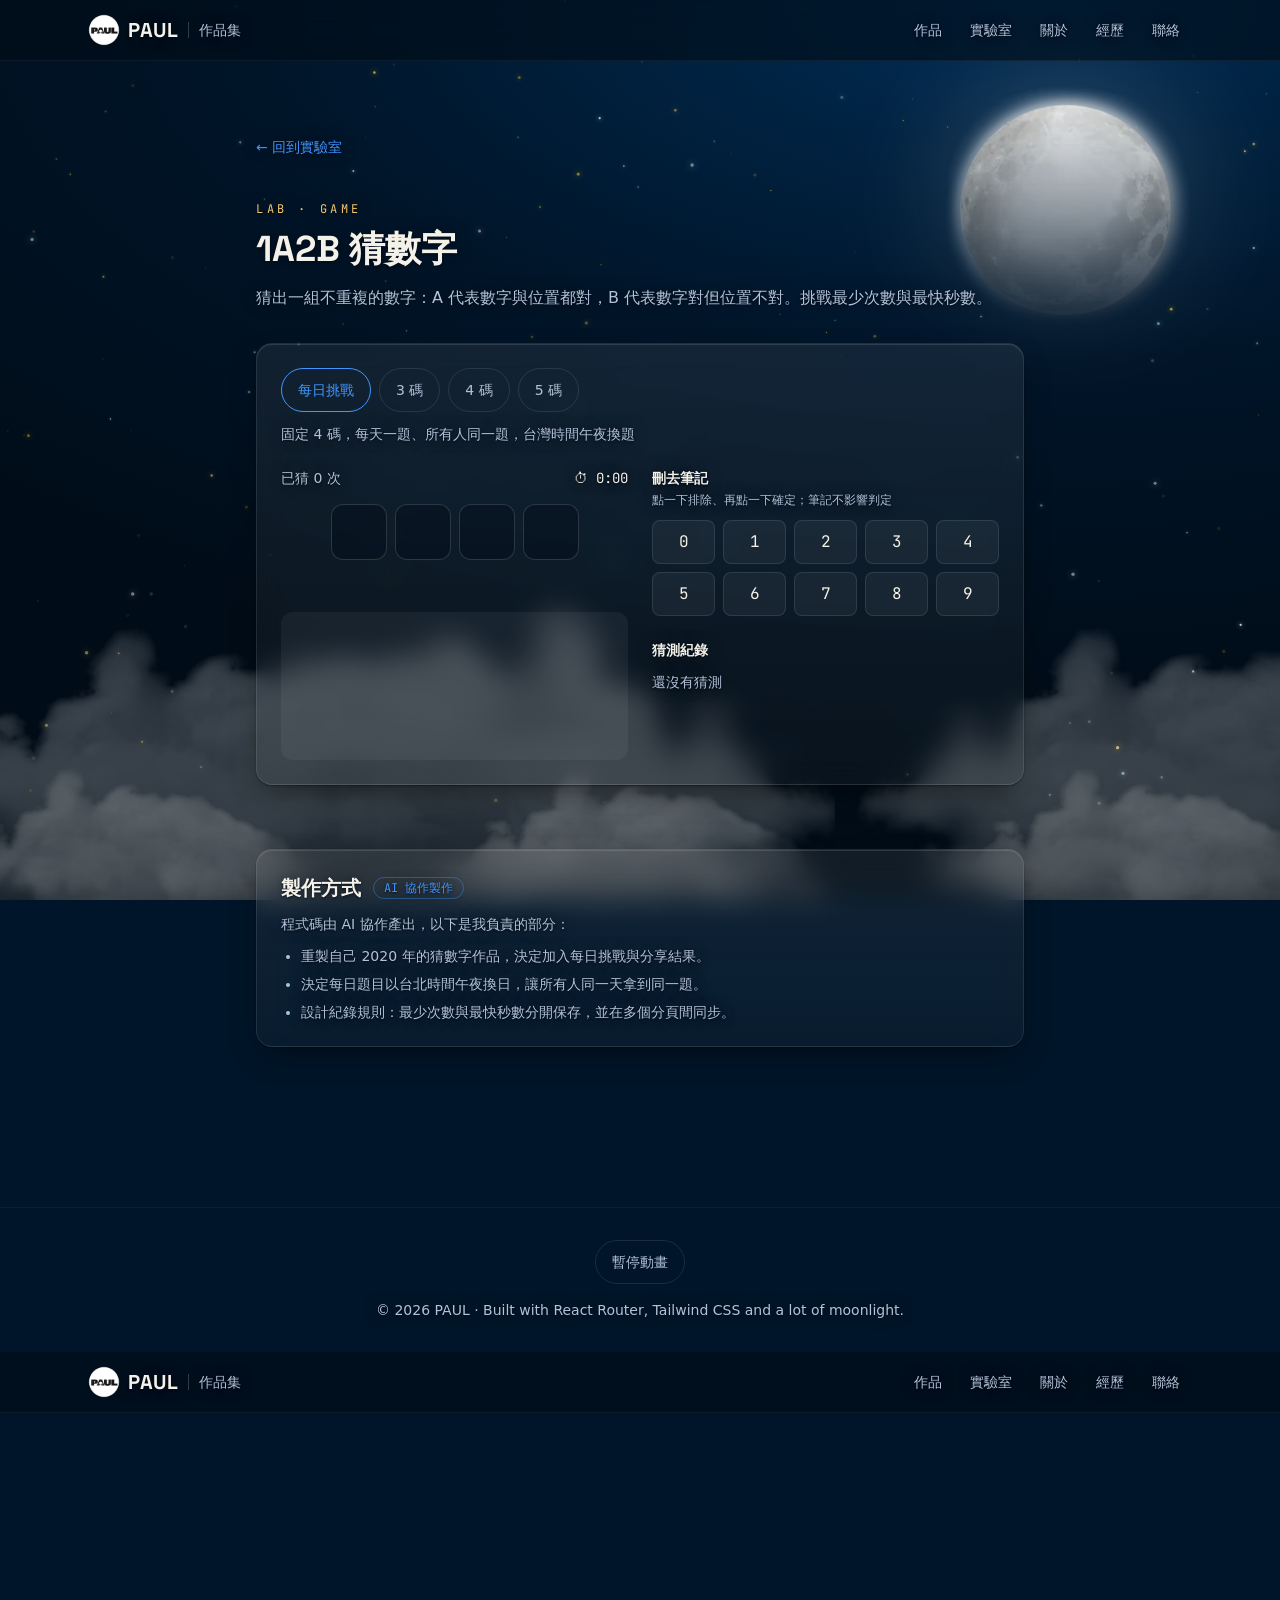
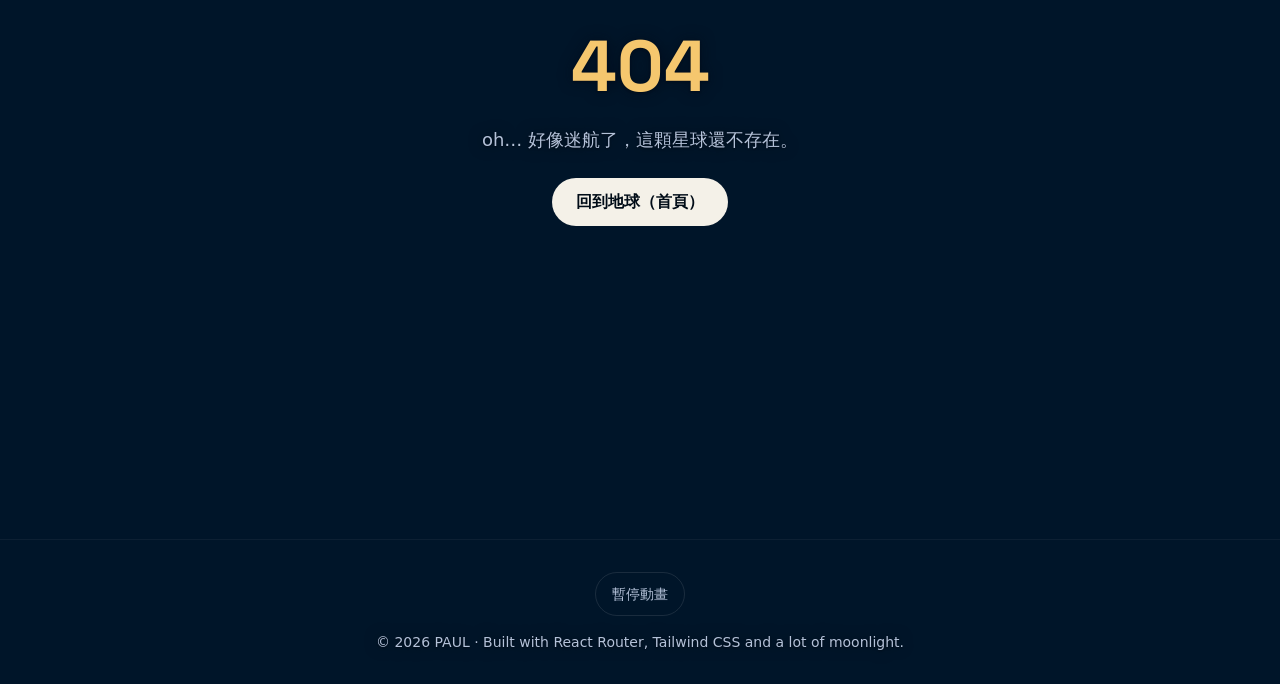
==== commit 33b77843: "deploy: 2026-10-09T07:35Z" ====
--- a/lab/1a2b/index.html
+++ b/lab/1a2b/index.html
@@ -1,4 +1,4 @@
-<!DOCTYPE html><html lang="zh-Hant-TW"><head><meta charSet="utf-8"/><meta name="viewport" content="width=device-width, initial-scale=1"/><link rel="preload" as="image" imageSrcSet="/images/moon-320.webp 320w, /images/moon.webp 640w" imageSizes="(min-width: 640px) min(36vw, 20rem), min(38vw, 10rem)" fetchPriority="high"/><link rel="preload" as="image" href="/images/logo-96.webp"/><meta name="theme-color" content="#001529"/><title>1A2B 猜數字 ｜ PAUL</title><meta name="description" content="2020 年作品重製版，挑戰最少次數與最快秒數"/><meta property="og:type" content="website"/><meta property="og:locale" content="zh_TW"/><meta property="og:site_name" content="PAUL"/><meta property="og:title" content="1A2B 猜數字 ｜ PAUL"/><meta property="og:description" content="2020 年作品重製版，挑戰最少次數與最快秒數"/><meta property="og:image" content="https://sp112907.github.io/og.png"/><meta property="og:image:width" content="1200"/><meta property="og:image:height" content="630"/><meta property="og:image:alt" content="PAUL 作品集"/><meta name="twitter:card" content="summary_large_image"/><meta property="og:url" content="https://sp112907.github.io/lab/1a2b/"/><link rel="canonical" href="https://sp112907.github.io/lab/1a2b/"/><link rel="icon" href="/favicon.png" type="image/png"/><link rel="apple-touch-icon" href="/favicon.png"/><link rel="modulepreload" href="/assets/manifest-db0babaa.js"/><link rel="modulepreload" href="/assets/entry.client-B5BqJ0xN.js"/><link rel="modulepreload" href="/assets/jsx-runtime-Ch9_1wX5.js"/><link rel="modulepreload" href="/assets/react-dom-DnBz4KIt.js"/><link rel="modulepreload" href="/assets/root-DxanGWFf.js"/><link rel="modulepreload" href="/assets/site-DSFREZqV.js"/><link rel="modulepreload" href="/assets/use-motion-allowed-De_7IsXq.js"/><link rel="modulepreload" href="/assets/profile-D3QB4Gcu.js"/><link rel="modulepreload" href="/assets/moon-layout-Ddujqy3C.js"/><link rel="modulepreload" href="/assets/use-scroll-lock-DDJBdX3m.js"/><link rel="modulepreload" href="/assets/storage-DFMcvQ_6.js"/><link rel="modulepreload" href="/assets/lab.1a2b-Iv_knluY.js"/><link rel="modulepreload" href="/assets/use-copy-CxcpU2Ex.js"/><link rel="modulepreload" href="/assets/lab-CyisAGn5.js"/><link rel="modulepreload" href="/assets/seo-BEEh9Qex.js"/><link rel="modulepreload" href="/assets/making-of-DIimakFa.js"/><link rel="modulepreload" href="/assets/seeded-rng-D_hoxzGd.js"/><link rel="modulepreload" href="/assets/golden-5QnVuSSo.js"/><link rel="modulepreload" href="/assets/authorship-badge-DX_GF0R2.js"/><script>try{if(localStorage.getItem("paul:motion-paused")==="1")document.documentElement.dataset.motion="paused"}catch(e){}</script><link rel="stylesheet" href="/assets/root-BifE_2GY.css"/></head><body><a href="#main" class="sr-only focus:not-sr-only focus:fixed focus:left-4 focus:top-4 focus:z-50 focus:rounded-md focus:bg-night-800 focus:px-4 focus:py-2">跳到主要內容</a><div aria-hidden="true" class="pointer-events-none fixed inset-0 -z-10 overflow-hidden bg-[radial-gradient(120%_80%_at_80%_0%,#002d55_0%,#001529_50%,#000c17_100%)]"><canvas class="absolute inset-0 h-full w-full"></canvas><div id="sky-flyers" class="absolute inset-0"></div><div class="absolute right-4 top-[4.75rem] z-[2] w-[38vw] max-w-[10rem] sm:right-[4vw] sm:top-[6vh] sm:w-[min(36vw,20rem)] sm:max-w-none"><div aria-hidden="true" class="absolute inset-[18%] rounded-full bg-night-900 shadow-[0_0_6px_2px_var(--color-night-900)]"></div><img id="night-moon" src="/images/moon.webp" srcSet="/images/moon-320.webp 320w, /images/moon.webp 640w" sizes="(min-width: 640px) min(36vw, 20rem), min(38vw, 10rem)" alt="" width="640" height="640" decoding="async" fetchPriority="high" class="relative block w-full drop-shadow-[0_0_60px_rgba(244,241,232,0.35)]"/></div></div><header class="sticky top-0 z-30 border-b border-white/5 bg-night-950/60 backdrop-blur-md"><div class="mx-auto flex max-w-6xl items-center justify-between gap-2 px-5 py-3 sm:gap-4 sm:px-6"><a aria-label="PAUL 作品集 首頁" class="shimmer flex min-h-11 shrink-0 items-center gap-2 font-display text-xl font-bold tracking-wide sm:min-h-0" href="/" data-discover="true"><img src="/images/logo-96.webp" alt="" width="32" height="32" class="h-8 w-8 rounded-full"/><span>PAUL</span><span aria-hidden="true" class="mx-0.5 h-4 w-px bg-white/20"></span><span class="font-sans text-sm font-medium tracking-normal text-muted">作品集</span></a><nav aria-label="主要導覽" class="hidden sm:block"><ul class="flex whitespace-nowrap text-sm sm:gap-1"><li><a href="/#projects" class="group block rounded-full px-2 py-2 text-muted sm:px-3 transition-colors hover:bg-white/5 hover:text-moon"><span class="shimmer-title">作品</span></a></li><li><a href="/#lab" class="group block rounded-full px-2 py-2 text-muted sm:px-3 transition-colors hover:bg-white/5 hover:text-moon"><span class="shimmer-title">實驗室</span></a></li><li><a href="/#about" class="group block rounded-full px-2 py-2 text-muted sm:px-3 transition-colors hover:bg-white/5 hover:text-moon"><span class="shimmer-title">關於</span></a></li><li><a href="/#experience" class="group block rounded-full px-2 py-2 text-muted sm:px-3 transition-colors hover:bg-white/5 hover:text-moon"><span class="shimmer-title">經歷</span></a></li><li><a href="/#contact" class="group block rounded-full px-2 py-2 text-muted sm:px-3 transition-colors hover:bg-white/5 hover:text-moon"><span class="shimmer-title">聯絡</span></a></li></ul></nav><button type="button" aria-label="開啟選單" aria-expanded="false" aria-controls="mobile-menu" class="glow-edge flex h-11 w-11 items-center justify-center rounded-full text-moon hover:bg-white/10 press:scale-[0.98] transition-transform sm:hidden"><svg aria-hidden="true" viewBox="0 0 24 24" width="24" height="24" fill="none" stroke="currentColor" stroke-width="2" stroke-linecap="round"><path d="M4 7h16M4 12h16M4 17h16"></path></svg></button><dialog id="mobile-menu" aria-label="選單" class="fixed inset-0 m-0 h-dvh max-h-none w-full max-w-none flex-col overscroll-contain border-0 bg-night-900/90 p-0 text-moon backdrop-blur-xl backdrop:bg-transparent open:flex sm:hidden"><div class="flex justify-end px-5 pt-3"><button type="button" aria-label="關閉選單" class="glow-edge flex h-11 w-11 items-center justify-center rounded-full text-moon hover:bg-white/10 press:scale-[0.98] transition-transform"><svg aria-hidden="true" viewBox="0 0 24 24" width="24" height="24" fill="none" stroke="currentColor" stroke-width="2" stroke-linecap="round"><path d="M6 6l12 12M18 6L6 18"></path></svg></button></div><nav aria-label="手機導覽" class="flex flex-1 flex-col justify-center px-8"><ul class="space-y-2"><li><a href="/#projects" style="--menu-i:0" class="group flex min-h-11 items-center py-2 font-display text-3xl font-bold text-moon hover:text-star press:scale-[0.98] transition-transform menu-stagger"><span class="shimmer-title">作品</span></a></li><li><a href="/#lab" style="--menu-i:1" class="group flex min-h-11 items-center py-2 font-display text-3xl font-bold text-moon hover:text-star press:scale-[0.98] transition-transform menu-stagger"><span class="shimmer-title">實驗室</span></a></li><li><a href="/#about" style="--menu-i:2" class="group flex min-h-11 items-center py-2 font-display text-3xl font-bold text-moon hover:text-star press:scale-[0.98] transition-transform menu-stagger"><span class="shimmer-title">關於</span></a></li><li><a href="/#experience" style="--menu-i:3" class="group flex min-h-11 items-center py-2 font-display text-3xl font-bold text-moon hover:text-star press:scale-[0.98] transition-transform menu-stagger"><span class="shimmer-title">經歷</span></a></li><li><a href="/#contact" style="--menu-i:4" class="group flex min-h-11 items-center py-2 font-display text-3xl font-bold text-moon hover:text-star press:scale-[0.98] transition-transform menu-stagger"><span class="shimmer-title">聯絡</span></a></li></ul></nav><div class="px-8 pb-10"><p class="inline-flex items-center gap-2 rounded-full border border-emerald-300/30 bg-emerald-300/10 px-4 py-1.5 text-sm text-emerald-200"><span aria-hidden="true" class="h-2 w-2 shrink-0 rounded-full bg-emerald-300 shadow-[0_0_10px] shadow-emerald-300"></span>正在尋找 Senior Software Engineer 機會（台中／遠端）</p></div></dialog></div></header><main id="main" class="mx-auto max-w-6xl px-5 sm:px-6"><div class="mx-auto max-w-3xl py-16"><a class="shimmer inline-flex min-h-11 items-center text-sm text-ice underline-offset-4 hover:underline" href="/#lab" data-discover="true">← 回到實驗室</a><div class="mt-8"><header class="mb-8"><p class="font-mono text-xs uppercase tracking-[0.3em] text-star">Lab · Game</p><h1 class="mt-3 font-display text-3xl font-bold sm:text-4xl">1A2B 猜數字</h1><p class="mt-4 leading-relaxed text-muted">猜出一組不重複的數字：A 代表數字與位置都對，B 代表數字對但位置不對。挑戰最少次數與最快秒數。</p><noscript><p class="mt-4 rounded-xl border border-star/40 px-4 py-3 text-sm text-star">這個遊戲需要 JavaScript 才能遊玩，請開啟後重新整理。</p></noscript></header><div class="glass-card glass-card--static rounded-2xl p-4 sm:p-6"><div role="tablist" aria-label="模式" class="flex flex-wrap gap-2"><button type="button" role="tab" id="bulls-tab-daily" aria-selected="true" aria-controls="bulls-panel" tabindex="0" class="glow-edge min-h-11 rounded-full border border-white/10 px-4 text-sm text-muted aria-selected:border-ice aria-selected:text-ice focus-visible:ring-2 focus-visible:ring-ice/40">每日挑戰</button><button type="button" role="tab" id="bulls-tab-3" aria-selected="false" aria-controls="bulls-panel" tabindex="-1" class="glow-edge min-h-11 rounded-full border border-white/10 px-4 text-sm text-muted aria-selected:border-ice aria-selected:text-ice focus-visible:ring-2 focus-visible:ring-ice/40">3 碼</button><button type="button" role="tab" id="bulls-tab-4" aria-selected="false" aria-controls="bulls-panel" tabindex="-1" class="glow-edge min-h-11 rounded-full border border-white/10 px-4 text-sm text-muted aria-selected:border-ice aria-selected:text-ice focus-visible:ring-2 focus-visible:ring-ice/40">4 碼</button><button type="button" role="tab" id="bulls-tab-5" aria-selected="false" aria-controls="bulls-panel" tabindex="-1" class="glow-edge min-h-11 rounded-full border border-white/10 px-4 text-sm text-muted aria-selected:border-ice aria-selected:text-ice focus-visible:ring-2 focus-visible:ring-ice/40">5 碼</button></div><div class="mt-3"><p class="text-sm text-muted">固定 4 碼，每天一題、所有人同一題，台灣時間午夜換題</p></div><div role="tabpanel" id="bulls-panel" aria-labelledby="bulls-tab-daily" class="mt-6 min-w-0"><div class="grid gap-6 md:grid-cols-2"><div class="space-y-4"><div class="flex items-center justify-between text-sm text-muted"><span>已猜 <!-- -->0<!-- --> 次</span><span role="timer" aria-label="經過時間" class="font-mono text-moon">⏱ <!-- -->0:00</span></div><p class="sr-only">目前輸入：</p><div aria-hidden="true" class="flex justify-center gap-2"><span data-testid="input-cell" class="flex size-12 items-center justify-center rounded-xl border font-mono text-2xl text-moon sm:size-14 border-white/15 bg-night-950/40"></span><span data-testid="input-cell" class="flex size-12 items-center justify-center rounded-xl border font-mono text-2xl text-moon sm:size-14 border-white/15 bg-night-950/40"></span><span data-testid="input-cell" class="flex size-12 items-center justify-center rounded-xl border font-mono text-2xl text-moon sm:size-14 border-white/15 bg-night-950/40"></span><span data-testid="input-cell" class="flex size-12 items-center justify-center rounded-xl border font-mono text-2xl text-moon sm:size-14 border-white/15 bg-night-950/40"></span></div><p role="alert" class="min-h-5 text-center text-sm text-star"></p><div data-testid="pad-placeholder" aria-hidden="true" class="h-37 rounded-xl bg-white/5"></div></div><div class="space-y-6"><div><h2 class="text-sm font-semibold text-moon">刪去筆記</h2><p class="mt-1 text-xs text-muted">點一下排除、再點一下確定；筆記不影響判定</p><div class="mt-3 grid grid-cols-5 gap-2 sm:grid-cols-10 md:grid-cols-5"><button type="button" aria-pressed="false" aria-label="數字 0：未標記" class="min-h-11 rounded-lg border bg-white/5 font-mono text-base focus-visible:ring-2 focus-visible:ring-ice/40 border-white/10 text-moon">0</button><button type="button" aria-pressed="false" aria-label="數字 1：未標記" class="min-h-11 rounded-lg border bg-white/5 font-mono text-base focus-visible:ring-2 focus-visible:ring-ice/40 border-white/10 text-moon">1</button><button type="button" aria-pressed="false" aria-label="數字 2：未標記" class="min-h-11 rounded-lg border bg-white/5 font-mono text-base focus-visible:ring-2 focus-visible:ring-ice/40 border-white/10 text-moon">2</button><button type="button" aria-pressed="false" aria-label="數字 3：未標記" class="min-h-11 rounded-lg border bg-white/5 font-mono text-base focus-visible:ring-2 focus-visible:ring-ice/40 border-white/10 text-moon">3</button><button type="button" aria-pressed="false" aria-label="數字 4：未標記" class="min-h-11 rounded-lg border bg-white/5 font-mono text-base focus-visible:ring-2 focus-visible:ring-ice/40 border-white/10 text-moon">4</button><button type="button" aria-pressed="false" aria-label="數字 5：未標記" class="min-h-11 rounded-lg border bg-white/5 font-mono text-base focus-visible:ring-2 focus-visible:ring-ice/40 border-white/10 text-moon">5</button><button type="button" aria-pressed="false" aria-label="數字 6：未標記" class="min-h-11 rounded-lg border bg-white/5 font-mono text-base focus-visible:ring-2 focus-visible:ring-ice/40 border-white/10 text-moon">6</button><button type="button" aria-pressed="false" aria-label="數字 7：未標記" class="min-h-11 rounded-lg border bg-white/5 font-mono text-base focus-visible:ring-2 focus-visible:ring-ice/40 border-white/10 text-moon">7</button><button type="button" aria-pressed="false" aria-label="數字 8：未標記" class="min-h-11 rounded-lg border bg-white/5 font-mono text-base focus-visible:ring-2 focus-visible:ring-ice/40 border-white/10 text-moon">8</button><button type="button" aria-pressed="false" aria-label="數字 9：未標記" class="min-h-11 rounded-lg border bg-white/5 font-mono text-base focus-visible:ring-2 focus-visible:ring-ice/40 border-white/10 text-moon">9</button></div></div><div><h2 class="text-sm font-semibold text-moon">猜測紀錄</h2><p role="status" aria-live="polite" aria-label="最新結果" class="sr-only"></p><p class="mt-3 text-sm text-muted">還沒有猜測</p><ol aria-label="猜測紀錄" class="mt-3 max-h-72 space-y-2 overflow-y-auto pr-1"></ol></div></div></div></div></div></div><section aria-labelledby="making-of-title" class="glass-card mt-16 rounded-2xl p-6"><div class="flex flex-wrap items-center gap-3"><h2 id="making-of-title" class="font-display text-xl font-semibold">製作方式</h2><span data-authorship="ai" class="inline-block rounded-full border px-2.5 py-0.5 font-mono text-xs border-ice/40 text-ice">AI 協作製作</span></div><p class="mt-3 text-sm text-muted">程式碼由 AI 協作產出，以下是我負責的部分：</p><ul class="mt-3 list-disc space-y-2 pl-5 text-sm text-muted"><li>重製自己 2020 年的猜數字作品，決定加入每日挑戰與分享結果。</li><li>決定每日題目以台北時間午夜換日，讓所有人同一天拿到同一題。</li><li>設計紀錄規則：最少次數與最快秒數分開保存，並在多個分頁間同步。</li></ul></section></div></main><footer class="mt-24 flex flex-col items-center gap-4 border-t border-white/5 px-4 py-8 text-center text-sm text-muted"><button type="button" aria-pressed="false" class="min-h-11 rounded-full border border-white/10 px-4 py-2 text-sm text-muted transition-[color,background-color,scale] hover:bg-white/5 hover:text-moon press:scale-[0.98]">暫停動畫</button><p>© <!-- -->2026<!-- --> PAUL · Built with React Router, Tailwind CSS and a lot of moonlight.</p></footer><script>((storageKey, restoreKey) => {
+<!DOCTYPE html><html lang="zh-Hant-TW"><head><meta charSet="utf-8"/><meta name="viewport" content="width=device-width, initial-scale=1"/><link rel="preload" as="image" imageSrcSet="/images/moon-320.webp 320w, /images/moon.webp 640w" imageSizes="(min-width: 640px) min(36vw, 20rem), min(38vw, 10rem)" fetchPriority="high"/><link rel="preload" as="image" href="/images/logo-96.webp"/><meta name="theme-color" content="#001529"/><title>1A2B 猜數字 ｜ PAUL</title><meta name="description" content="2020 年作品重製版，挑戰最少次數與最快秒數"/><meta property="og:type" content="website"/><meta property="og:locale" content="zh_TW"/><meta property="og:site_name" content="PAUL"/><meta property="og:title" content="1A2B 猜數字 ｜ PAUL"/><meta property="og:description" content="2020 年作品重製版，挑戰最少次數與最快秒數"/><meta property="og:image" content="https://sp112907.github.io/og.png"/><meta property="og:image:width" content="1200"/><meta property="og:image:height" content="630"/><meta property="og:image:alt" content="PAUL 作品集"/><meta name="twitter:card" content="summary_large_image"/><meta property="og:url" content="https://sp112907.github.io/lab/1a2b/"/><link rel="canonical" href="https://sp112907.github.io/lab/1a2b/"/><link rel="icon" href="/favicon.png" type="image/png"/><link rel="apple-touch-icon" href="/favicon.png"/><link rel="modulepreload" href="/assets/manifest-9a02d130.js"/><link rel="modulepreload" href="/assets/entry.client-B5BqJ0xN.js"/><link rel="modulepreload" href="/assets/jsx-runtime-Ch9_1wX5.js"/><link rel="modulepreload" href="/assets/react-dom-DnBz4KIt.js"/><link rel="modulepreload" href="/assets/root-0bJkDHz4.js"/><link rel="modulepreload" href="/assets/site-DSFREZqV.js"/><link rel="modulepreload" href="/assets/use-motion-allowed-De_7IsXq.js"/><link rel="modulepreload" href="/assets/profile-Dg-Nd1kG.js"/><link rel="modulepreload" href="/assets/moon-layout-Ddujqy3C.js"/><link rel="modulepreload" href="/assets/use-scroll-lock-DDJBdX3m.js"/><link rel="modulepreload" href="/assets/storage-DFMcvQ_6.js"/><link rel="modulepreload" href="/assets/lab.1a2b-B8VcBSut.js"/><link rel="modulepreload" href="/assets/use-copy-CxcpU2Ex.js"/><link rel="modulepreload" href="/assets/lab-CyisAGn5.js"/><link rel="modulepreload" href="/assets/seo-BEEh9Qex.js"/><link rel="modulepreload" href="/assets/making-of-JLt9hc9f.js"/><link rel="modulepreload" href="/assets/seeded-rng-D_hoxzGd.js"/><link rel="modulepreload" href="/assets/golden-5QnVuSSo.js"/><link rel="modulepreload" href="/assets/authorship-badge-CWkJg8IF.js"/><script>try{if(localStorage.getItem("paul:motion-paused")==="1")document.documentElement.dataset.motion="paused"}catch(e){}</script><link rel="stylesheet" href="/assets/root-BbkcwzlA.css"/></head><body><a href="#main" class="sr-only focus:not-sr-only focus:fixed focus:left-4 focus:top-4 focus:z-50 focus:rounded-md focus:bg-night-800 focus:px-4 focus:py-2">跳到主要內容</a><div aria-hidden="true" class="pointer-events-none fixed inset-0 -z-10 overflow-hidden bg-[radial-gradient(120%_80%_at_80%_0%,#002d55_0%,#001529_50%,#000c17_100%)]"><canvas class="absolute inset-0 h-full w-full"></canvas><div id="sky-flyers" class="absolute inset-0"></div><div class="absolute right-4 top-[4.75rem] z-[2] w-[38vw] max-w-[10rem] sm:right-[4vw] sm:top-[6vh] sm:w-[min(36vw,20rem)] sm:max-w-none"><div aria-hidden="true" class="absolute inset-[18%] rounded-full bg-night-900 shadow-[0_0_6px_2px_var(--color-night-900)]"></div><img id="night-moon" src="/images/moon.webp" srcSet="/images/moon-320.webp 320w, /images/moon.webp 640w" sizes="(min-width: 640px) min(36vw, 20rem), min(38vw, 10rem)" alt="" width="640" height="640" decoding="async" fetchPriority="high" class="relative block w-full drop-shadow-[0_0_60px_rgba(244,241,232,0.35)]"/></div></div><header class="sticky top-0 z-30 border-b border-white/5 bg-night-950/60 backdrop-blur-md"><div class="mx-auto flex max-w-6xl items-center justify-between gap-2 px-5 py-3 sm:gap-4 sm:px-6"><a aria-label="PAUL 作品集 首頁" class="shimmer flex min-h-11 shrink-0 items-center gap-2 font-display text-xl font-bold tracking-wide sm:min-h-0" href="/" data-discover="true"><img src="/images/logo-96.webp" alt="" width="32" height="32" class="h-8 w-8 rounded-full"/><span>PAUL</span><span aria-hidden="true" class="mx-0.5 h-4 w-px bg-white/20"></span><span class="font-sans text-sm font-medium tracking-normal text-muted">作品集</span></a><nav aria-label="主要導覽" class="hidden sm:block"><ul class="flex whitespace-nowrap text-sm sm:gap-1"><li><a href="/#projects" class="group block rounded-full px-2 py-2 text-muted sm:px-3 transition-colors hover:bg-white/5 hover:text-moon"><span class="shimmer-title">作品</span></a></li><li><a href="/#lab" class="group block rounded-full px-2 py-2 text-muted sm:px-3 transition-colors hover:bg-white/5 hover:text-moon"><span class="shimmer-title">實驗室</span></a></li><li><a href="/#about" class="group block rounded-full px-2 py-2 text-muted sm:px-3 transition-colors hover:bg-white/5 hover:text-moon"><span class="shimmer-title">關於</span></a></li><li><a href="/#experience" class="group block rounded-full px-2 py-2 text-muted sm:px-3 transition-colors hover:bg-white/5 hover:text-moon"><span class="shimmer-title">經歷</span></a></li><li><a href="/#contact" class="group block rounded-full px-2 py-2 text-muted sm:px-3 transition-colors hover:bg-white/5 hover:text-moon"><span class="shimmer-title">聯絡</span></a></li></ul></nav><button type="button" aria-label="開啟選單" aria-expanded="false" aria-controls="mobile-menu" class="glow-edge flex h-11 w-11 items-center justify-center rounded-full text-moon hover:bg-white/10 press:scale-[0.98] transition-transform sm:hidden"><svg aria-hidden="true" viewBox="0 0 24 24" width="24" height="24" fill="none" stroke="currentColor" stroke-width="2" stroke-linecap="round"><path d="M4 7h16M4 12h16M4 17h16"></path></svg></button><dialog id="mobile-menu" aria-label="選單" class="fixed inset-0 m-0 h-dvh max-h-none w-full max-w-none flex-col overscroll-contain border-0 bg-night-900/90 p-0 text-moon backdrop-blur-xl backdrop:bg-transparent open:flex sm:hidden"><div class="flex justify-end px-5 pt-3"><button type="button" aria-label="關閉選單" class="glow-edge flex h-11 w-11 items-center justify-center rounded-full text-moon hover:bg-white/10 press:scale-[0.98] transition-transform"><svg aria-hidden="true" viewBox="0 0 24 24" width="24" height="24" fill="none" stroke="currentColor" stroke-width="2" stroke-linecap="round"><path d="M6 6l12 12M18 6L6 18"></path></svg></button></div><nav aria-label="手機導覽" class="flex flex-1 flex-col justify-center px-8"><ul class="space-y-2"><li><a href="/#projects" style="--menu-i:0" class="group flex min-h-11 items-center py-2 font-display text-3xl font-bold text-moon hover:text-star press:scale-[0.98] transition-transform menu-stagger"><span class="shimmer-title">作品</span></a></li><li><a href="/#lab" style="--menu-i:1" class="group flex min-h-11 items-center py-2 font-display text-3xl font-bold text-moon hover:text-star press:scale-[0.98] transition-transform menu-stagger"><span class="shimmer-title">實驗室</span></a></li><li><a href="/#about" style="--menu-i:2" class="group flex min-h-11 items-center py-2 font-display text-3xl font-bold text-moon hover:text-star press:scale-[0.98] transition-transform menu-stagger"><span class="shimmer-title">關於</span></a></li><li><a href="/#experience" style="--menu-i:3" class="group flex min-h-11 items-center py-2 font-display text-3xl font-bold text-moon hover:text-star press:scale-[0.98] transition-transform menu-stagger"><span class="shimmer-title">經歷</span></a></li><li><a href="/#contact" style="--menu-i:4" class="group flex min-h-11 items-center py-2 font-display text-3xl font-bold text-moon hover:text-star press:scale-[0.98] transition-transform menu-stagger"><span class="shimmer-title">聯絡</span></a></li></ul></nav><div class="px-8 pb-10"><p class="inline-flex items-center gap-2 rounded-full border border-emerald-300/30 bg-emerald-300/10 px-4 py-1.5 text-sm text-emerald-200"><span aria-hidden="true" class="h-2 w-2 shrink-0 rounded-full bg-emerald-300 shadow-[0_0_10px] shadow-emerald-300"></span>正在尋找 Senior Software Engineer 機會（台中／遠端）</p></div></dialog></div></header><main id="main" class="mx-auto max-w-6xl px-5 sm:px-6"><div class="mx-auto max-w-3xl py-16"><a class="shimmer inline-flex min-h-11 items-center text-sm text-ice underline-offset-4 hover:underline" href="/#lab" data-discover="true">← 回到實驗室</a><div class="mt-8"><header class="mb-8"><p class="font-mono text-xs uppercase tracking-[0.3em] text-star">Lab · Game</p><h1 class="mt-3 font-display text-3xl font-bold sm:text-4xl">1A2B 猜數字</h1><p class="mt-4 leading-relaxed text-muted">猜出一組不重複的數字：A 代表數字與位置都對，B 代表數字對但位置不對。挑戰最少次數與最快秒數。</p><noscript><p class="mt-4 rounded-xl border border-star/40 px-4 py-3 text-sm text-star">這個遊戲需要 JavaScript 才能遊玩，請開啟後重新整理。</p></noscript></header><div class="glass-card glass-card--static rounded-2xl p-4 sm:p-6"><div role="tablist" aria-label="模式" class="flex flex-wrap gap-2"><button type="button" role="tab" id="bulls-tab-daily" aria-selected="true" aria-controls="bulls-panel" tabindex="0" class="glow-edge min-h-11 rounded-full border border-white/10 px-4 text-sm text-muted aria-selected:border-ice aria-selected:text-ice focus-visible:ring-2 focus-visible:ring-ice/40">每日挑戰</button><button type="button" role="tab" id="bulls-tab-3" aria-selected="false" aria-controls="bulls-panel" tabindex="-1" class="glow-edge min-h-11 rounded-full border border-white/10 px-4 text-sm text-muted aria-selected:border-ice aria-selected:text-ice focus-visible:ring-2 focus-visible:ring-ice/40">3 碼</button><button type="button" role="tab" id="bulls-tab-4" aria-selected="false" aria-controls="bulls-panel" tabindex="-1" class="glow-edge min-h-11 rounded-full border border-white/10 px-4 text-sm text-muted aria-selected:border-ice aria-selected:text-ice focus-visible:ring-2 focus-visible:ring-ice/40">4 碼</button><button type="button" role="tab" id="bulls-tab-5" aria-selected="false" aria-controls="bulls-panel" tabindex="-1" class="glow-edge min-h-11 rounded-full border border-white/10 px-4 text-sm text-muted aria-selected:border-ice aria-selected:text-ice focus-visible:ring-2 focus-visible:ring-ice/40">5 碼</button></div><div class="mt-3"><p class="text-sm text-muted">固定 4 碼，每天一題、所有人同一題，台灣時間午夜換題</p></div><div role="tabpanel" id="bulls-panel" aria-labelledby="bulls-tab-daily" class="mt-6 min-w-0"><div class="grid gap-6 md:grid-cols-2"><div class="space-y-4"><div class="flex items-center justify-between text-sm text-muted"><span>已猜 <!-- -->0<!-- --> 次</span><span role="timer" aria-label="經過時間" class="font-mono text-moon">⏱ <!-- -->0:00</span></div><p class="sr-only">目前輸入：</p><div aria-hidden="true" class="flex justify-center gap-2"><span data-testid="input-cell" class="flex size-12 items-center justify-center rounded-xl border font-mono text-2xl text-moon sm:size-14 border-white/15 bg-night-950/40"></span><span data-testid="input-cell" class="flex size-12 items-center justify-center rounded-xl border font-mono text-2xl text-moon sm:size-14 border-white/15 bg-night-950/40"></span><span data-testid="input-cell" class="flex size-12 items-center justify-center rounded-xl border font-mono text-2xl text-moon sm:size-14 border-white/15 bg-night-950/40"></span><span data-testid="input-cell" class="flex size-12 items-center justify-center rounded-xl border font-mono text-2xl text-moon sm:size-14 border-white/15 bg-night-950/40"></span></div><p role="alert" class="min-h-5 text-center text-sm text-star"></p><div data-testid="pad-placeholder" aria-hidden="true" class="h-37 rounded-xl bg-white/5"></div></div><div class="space-y-6"><div><h2 class="text-sm font-semibold text-moon">刪去筆記</h2><p class="mt-1 text-xs text-muted">點一下排除、再點一下確定；筆記不影響判定</p><div class="mt-3 grid grid-cols-5 gap-2 sm:grid-cols-10 md:grid-cols-5"><button type="button" aria-pressed="false" aria-label="數字 0：未標記" class="min-h-11 rounded-lg border bg-white/5 font-mono text-base focus-visible:ring-2 focus-visible:ring-ice/40 border-white/10 text-moon">0</button><button type="button" aria-pressed="false" aria-label="數字 1：未標記" class="min-h-11 rounded-lg border bg-white/5 font-mono text-base focus-visible:ring-2 focus-visible:ring-ice/40 border-white/10 text-moon">1</button><button type="button" aria-pressed="false" aria-label="數字 2：未標記" class="min-h-11 rounded-lg border bg-white/5 font-mono text-base focus-visible:ring-2 focus-visible:ring-ice/40 border-white/10 text-moon">2</button><button type="button" aria-pressed="false" aria-label="數字 3：未標記" class="min-h-11 rounded-lg border bg-white/5 font-mono text-base focus-visible:ring-2 focus-visible:ring-ice/40 border-white/10 text-moon">3</button><button type="button" aria-pressed="false" aria-label="數字 4：未標記" class="min-h-11 rounded-lg border bg-white/5 font-mono text-base focus-visible:ring-2 focus-visible:ring-ice/40 border-white/10 text-moon">4</button><button type="button" aria-pressed="false" aria-label="數字 5：未標記" class="min-h-11 rounded-lg border bg-white/5 font-mono text-base focus-visible:ring-2 focus-visible:ring-ice/40 border-white/10 text-moon">5</button><button type="button" aria-pressed="false" aria-label="數字 6：未標記" class="min-h-11 rounded-lg border bg-white/5 font-mono text-base focus-visible:ring-2 focus-visible:ring-ice/40 border-white/10 text-moon">6</button><button type="button" aria-pressed="false" aria-label="數字 7：未標記" class="min-h-11 rounded-lg border bg-white/5 font-mono text-base focus-visible:ring-2 focus-visible:ring-ice/40 border-white/10 text-moon">7</button><button type="button" aria-pressed="false" aria-label="數字 8：未標記" class="min-h-11 rounded-lg border bg-white/5 font-mono text-base focus-visible:ring-2 focus-visible:ring-ice/40 border-white/10 text-moon">8</button><button type="button" aria-pressed="false" aria-label="數字 9：未標記" class="min-h-11 rounded-lg border bg-white/5 font-mono text-base focus-visible:ring-2 focus-visible:ring-ice/40 border-white/10 text-moon">9</button></div></div><div><h2 class="text-sm font-semibold text-moon">猜測紀錄</h2><p role="status" aria-live="polite" aria-label="最新結果" class="sr-only"></p><p class="mt-3 text-sm text-muted">還沒有猜測</p><ol aria-label="猜測紀錄" class="mt-3 max-h-72 space-y-2 overflow-y-auto pr-1"></ol></div></div></div></div></div></div><section aria-labelledby="making-of-title" class="glass-card mt-16 rounded-2xl p-6"><div class="flex flex-wrap items-center gap-3"><h2 id="making-of-title" class="font-display text-xl font-semibold">製作方式</h2><span data-authorship="ai" class="inline-block rounded-full border px-2.5 py-0.5 font-mono text-xs border-ice/40 text-ice">AI 協作製作</span></div><p class="mt-3 text-sm text-muted">程式碼由 AI 協作產出，以下是我負責的部分：</p><ul class="mt-3 list-disc space-y-2 pl-5 text-sm text-muted"><li>重製自己 2020 年的猜數字作品，決定加入每日挑戰與分享結果。</li><li>決定每日題目以台北時間午夜換日，讓所有人同一天拿到同一題。</li><li>設計紀錄規則：最少次數與最快秒數分開保存，並在多個分頁間同步。</li></ul></section></div></main><footer class="mt-24 flex flex-col items-center gap-4 border-t border-white/5 px-4 py-8 text-center text-sm text-muted"><button type="button" aria-pressed="false" class="min-h-11 rounded-full border border-white/10 px-4 py-2 text-sm text-muted transition-[color,background-color,scale] hover:bg-white/5 hover:text-moon press:scale-[0.98]">暫停動畫</button><p>© <!-- -->2026<!-- --> PAUL · Built with React Router, Tailwind CSS and a lot of moonlight.</p></footer><script>((storageKey, restoreKey) => {
 		if (!window.history.state || !window.history.state.key) {
 			let key = Math.random().toString(32).slice(2);
 			window.history.replaceState({ key }, "");
@@ -10,9 +10,9 @@
 			console.error(error);
 			sessionStorage.removeItem(storageKey);
 		}
-	})("react-router-scroll-positions", null)</script><script>window.__reactRouterContext = {"basename":"/","future":{"unstable_enableNodeReadableStream":false,"unstable_optimizeDeps":false},"routeDiscovery":{"mode":"initial"},"ssr":false,"isSpaMode":false};window.__reactRouterContext.stream = new ReadableStream({start(controller){window.__reactRouterContext.streamController = controller;}}).pipeThrough(new TextEncoderStream());</script><script type="module" async="">import "/assets/manifest-db0babaa.js";
-import * as route0 from "/assets/root-DxanGWFf.js";
-import * as route1 from "/assets/lab.1a2b-Iv_knluY.js";
+	})("react-router-scroll-positions", null)</script><script>window.__reactRouterContext = {"basename":"/","future":{"unstable_enableNodeReadableStream":false,"unstable_optimizeDeps":false},"routeDiscovery":{"mode":"initial"},"ssr":false,"isSpaMode":false};window.__reactRouterContext.stream = new ReadableStream({start(controller){window.__reactRouterContext.streamController = controller;}}).pipeThrough(new TextEncoderStream());</script><script type="module" async="">import "/assets/manifest-9a02d130.js";
+import * as route0 from "/assets/root-0bJkDHz4.js";
+import * as route1 from "/assets/lab.1a2b-B8VcBSut.js";
   
   window.__reactRouterRouteModules = {"root":route0,"routes/lab.1a2b":route1};
 
--- a/assets/root-BbkcwzlA.css
+++ b/assets/root-BbkcwzlA.css
@@ -0,0 +1 @@
+@font-face{font-family:Space Grotesk Variable;font-style:normal;font-display:swap;font-weight:300 700;src:url(/assets/space-grotesk-vietnamese-wght-normal-D0rl6rjA.woff2)format("woff2-variations");unicode-range:U+102-103,U+110-111,U+128-129,U+168-169,U+1A0-1A1,U+1AF-1B0,U+300-301,U+303-304,U+308-309,U+323,U+329,U+1EA0-1EF9,U+20AB}@font-face{font-family:Space Grotesk Variable;font-style:normal;font-display:swap;font-weight:300 700;src:url(/assets/space-grotesk-latin-ext-wght-normal-D9tNdqV9.woff2)format("woff2-variations");unicode-range:U+100-2BA,U+2BD-2C5,U+2C7-2CC,U+2CE-2D7,U+2DD-2FF,U+304,U+308,U+329,U+1D00-1DBF,U+1E00-1E9F,U+1EF2-1EFF,U+2020,U+20A0-20AB,U+20AD-20C0,U+2113,U+2C60-2C7F,U+A720-A7FF}@font-face{font-family:Space Grotesk Variable;font-style:normal;font-display:swap;font-weight:300 700;src:url(/assets/space-grotesk-latin-wght-normal-BhU9QXUp.woff2)format("woff2-variations");unicode-range:U+??,U+131,U+152-153,U+2BB-2BC,U+2C6,U+2DA,U+2DC,U+304,U+308,U+329,U+2000-206F,U+20AC,U+2122,U+2191,U+2193,U+2212,U+2215,U+FEFF,U+FFFD}@font-face{font-family:JetBrains Mono Variable;font-style:normal;font-display:swap;font-weight:100 800;src:url([data-uri])format("woff2-variations");unicode-range:U+460-52F,U+1C80-1C8A,U+20B4,U+2DE0-2DFF,U+A640-A69F,U+FE2E-FE2F}@font-face{font-family:JetBrains Mono Variable;font-style:normal;font-display:swap;font-weight:100 800;src:url(/assets/jetbrains-mono-cyrillic-wght-normal-D73BlboJ.woff2)format("woff2-variations");unicode-range:U+301,U+400-45F,U+490-491,U+4B0-4B1,U+2116}@font-face{font-family:JetBrains Mono Variable;font-style:normal;font-display:swap;font-weight:100 800;src:url(/assets/jetbrains-mono-greek-wght-normal-Bw9x6K1M.woff2)format("woff2-variations");unicode-range:U+370-377,U+37A-37F,U+384-38A,U+38C,U+38E-3A1,U+3A3-3FF}@font-face{font-family:JetBrains Mono Variable;font-style:normal;font-display:swap;font-weight:100 800;src:url(/assets/jetbrains-mono-vietnamese-wght-normal-Bt-aOZkq.woff2)format("woff2-variations");unicode-range:U+102-103,U+110-111,U+128-129,U+168-169,U+1A0-1A1,U+1AF-1B0,U+300-301,U+303-304,U+308-309,U+323,U+329,U+1EA0-1EF9,U+20AB}@font-face{font-family:JetBrains Mono Variable;font-style:normal;font-display:swap;font-weight:100 800;src:url(/assets/jetbrains-mono-latin-ext-wght-normal-DBQx-q_a.woff2)format("woff2-variations");unicode-range:U+100-2BA,U+2BD-2C5,U+2C7-2CC,U+2CE-2D7,U+2DD-2FF,U+304,U+308,U+329,U+1D00-1DBF,U+1E00-1E9F,U+1EF2-1EFF,U+2020,U+20A0-20AB,U+20AD-20C0,U+2113,U+2C60-2C7F,U+A720-A7FF}@font-face{font-family:JetBrains Mono Variable;font-style:normal;font-display:swap;font-weight:100 800;src:url(/assets/jetbrains-mono-latin-wght-normal-B9CIFXIH.woff2)format("woff2-variations");unicode-range:U+??,U+131,U+152-153,U+2BB-2BC,U+2C6,U+2DA,U+2DC,U+304,U+308,U+329,U+2000-206F,U+20AC,U+2122,U+2191,U+2193,U+2212,U+2215,U+FEFF,U+FFFD}@layer properties{@supports (((-webkit-hyphens:none)) and (not (margin-trim:inline))) or ((-moz-orient:inline) and (not (color:rgb(from red r g b)))){*,:before,:after,::backdrop{--tw-translate-x:0;--tw-translate-y:0;--tw-translate-z:0;--tw-rotate-x:initial;--tw-rotate-y:initial;--tw-rotate-z:initial;--tw-skew-x:initial;--tw-skew-y:initial;--tw-space-y-reverse:0;--tw-border-style:solid;--tw-gradient-position:initial;--tw-gradient-from:#0000;--tw-gradient-via:#0000;--tw-gradient-to:#0000;--tw-gradient-stops:initial;--tw-gradient-via-stops:initial;--tw-gradient-from-position:0%;--tw-gradient-via-position:50%;--tw-gradient-to-position:100%;--tw-leading:initial;--tw-font-weight:initial;--tw-tracking:initial;--tw-ordinal:initial;--tw-slashed-zero:initial;--tw-numeric-figure:initial;--tw-numeric-spacing:initial;--tw-numeric-fraction:initial;--tw-shadow:0 0 #0000;--tw-shadow-color:initial;--tw-shadow-alpha:100%;--tw-inset-shadow:0 0 #0000;--tw-inset-shadow-color:initial;--tw-inset-shadow-alpha:100%;--tw-ring-color:initial;--tw-ring-shadow:0 0 #0000;--tw-inset-ring-color:initial;--tw-inset-ring-shadow:0 0 #0000;--tw-ring-inset:initial;--tw-ring-offset-width:0px;--tw-ring-offset-color:#fff;--tw-ring-offset-shadow:0 0 #0000;--tw-blur:initial;--tw-brightness:initial;--tw-contrast:initial;--tw-grayscale:initial;--tw-hue-rotate:initial;--tw-invert:initial;--tw-opacity:initial;--tw-saturate:initial;--tw-sepia:initial;--tw-drop-shadow:initial;--tw-drop-shadow-color:initial;--tw-drop-shadow-alpha:100%;--tw-drop-shadow-size:initial;--tw-backdrop-blur:initial;--tw-backdrop-brightness:initial;--tw-backdrop-contrast:initial;--tw-backdrop-grayscale:initial;--tw-backdrop-hue-rotate:initial;--tw-backdrop-invert:initial;--tw-backdrop-opacity:initial;--tw-backdrop-saturate:initial;--tw-backdrop-sepia:initial;--tw-duration:initial;--tw-scale-x:1;--tw-scale-y:1;--tw-scale-z:1;--tw-content:"";--tw-outline-style:solid}}}@layer theme{:root,:host{--font-sans:"PingFang TC", "Microsoft JhengHei", "Noto Sans TC", ui-sans-serif, system-ui, sans-serif;--font-mono:"JetBrains Mono Variable", ui-monospace, SFMono-Regular, monospace;--color-red-300:oklch(80.8% .114 19.571);--color-red-400:oklch(70.4% .191 22.216);--color-red-500:oklch(63.7% .237 25.331);--color-emerald-200:oklch(90.5% .093 164.15);--color-emerald-300:oklch(84.5% .143 164.978);--color-black:#000;--color-white:#fff;--spacing:.25rem;--container-xs:20rem;--container-xl:36rem;--container-2xl:42rem;--container-3xl:48rem;--container-6xl:72rem;--text-xs:.75rem;--text-xs--line-height:calc(1 / .75);--text-sm:.875rem;--text-sm--line-height:calc(1.25 / .875);--text-base:1rem;--text-base--line-height:calc(1.5 / 1);--text-lg:1.125rem;--text-lg--line-height:calc(1.75 / 1.125);--text-xl:1.25rem;--text-xl--line-height:calc(1.75 / 1.25);--text-2xl:1.5rem;--text-2xl--line-height:calc(2 / 1.5);--text-3xl:1.875rem;--text-3xl--line-height:calc(2.25 / 1.875);--text-4xl:2.25rem;--text-4xl--line-height:calc(2.5 / 2.25);--text-5xl:3rem;--text-5xl--line-height:1;--text-6xl:3.75rem;--text-6xl--line-height:1;--text-7xl:4.5rem;--text-7xl--line-height:1;--text-8xl:6rem;--text-8xl--line-height:1;--font-weight-normal:400;--font-weight-medium:500;--font-weight-semibold:600;--font-weight-bold:700;--tracking-tight:-.025em;--tracking-normal:0em;--tracking-wide:.025em;--leading-relaxed:1.625;--radius-md:.375rem;--radius-lg:.5rem;--radius-xl:.75rem;--radius-2xl:1rem;--blur-md:12px;--blur-xl:24px;--aspect-video:16 / 9;--default-transition-duration:.15s;--default-transition-timing-function:cubic-bezier(.4, 0, .2, 1);--default-font-family:var(--font-sans);--default-mono-font-family:var(--font-mono);--color-night-950:#000c17;--color-night-900:#001529;--color-night-800:#002140;--color-brand:#1677ff;--color-moon:#f4f1e8;--color-star:#f5c76e;--color-ice:#4096ff;--color-muted:#b4c2d9;--color-shimmer-base:#8096bb;--color-shimmer-base-glass:#9daecb;--font-display:"Space Grotesk Variable", ui-sans-serif, system-ui, sans-serif}}@layer base{*,:after,:before,::backdrop{box-sizing:border-box;border:0 solid;margin:0;padding:0}::file-selector-button{box-sizing:border-box;border:0 solid;margin:0;padding:0}html,:host{-webkit-text-size-adjust:100%;tab-size:4;line-height:1.5;font-family:var(--default-font-family,-apple-system, BlinkMacSystemFont, "Segoe UI", Roboto, "Helvetica Neue", "Noto Sans", Arial, sans-serif, "Apple Color Emoji", "Segoe UI Emoji", "Segoe UI Symbol", "Noto Color Emoji");font-feature-settings:var(--default-font-feature-settings,normal);font-variation-settings:var(--default-font-variation-settings,normal);-webkit-tap-highlight-color:transparent}hr{height:0;color:inherit;border-top-width:1px}abbr:where([title]){-webkit-text-decoration:underline dotted;text-decoration:underline dotted}h1,h2,h3,h4,h5,h6{font-size:inherit;font-weight:inherit}a{color:inherit;-webkit-text-decoration:inherit;-webkit-text-decoration:inherit;-webkit-text-decoration:inherit;-webkit-text-decoration:inherit;text-decoration:inherit}b,strong{font-weight:bolder}code,kbd,samp,pre{font-family:var(--default-mono-font-family,ui-monospace, SFMono-Regular, Menlo, Monaco, Consolas, "Liberation Mono", "Courier New", monospace);font-feature-settings:var(--default-mono-font-feature-settings,normal);font-variation-settings:var(--default-mono-font-variation-settings,normal);font-size:1em}small{font-size:80%}sub,sup{vertical-align:baseline;font-size:75%;line-height:0;position:relative}sub{bottom:-.25em}sup{top:-.5em}table{text-indent:0;border-color:inherit;border-collapse:collapse}:-moz-focusring:where(:not(iframe)){outline:auto}progress{vertical-align:baseline}summary{display:list-item}ol,ul,menu{list-style:none}img,svg,video,canvas,audio,iframe,embed,object{vertical-align:middle;display:block}img,video{max-width:100%;height:auto}button,input,select,optgroup,textarea{font:inherit;font-feature-settings:inherit;font-variation-settings:inherit;letter-spacing:inherit;color:inherit;opacity:1;background-color:#0000;border-radius:0}::file-selector-button{font:inherit;font-feature-settings:inherit;font-variation-settings:inherit;letter-spacing:inherit;color:inherit;opacity:1;background-color:#0000;border-radius:0}:where(select:is([multiple],[size])) optgroup{font-weight:bolder}:where(select:is([multiple],[size])) optgroup option{padding-inline-start:20px}::file-selector-button{margin-inline-end:4px}::placeholder{opacity:1}@supports (not ((-webkit-appearance:-apple-pay-button))) or (contain-intrinsic-size:1px){::placeholder{color:currentColor}@supports (color:color-mix(in lab, red, red)){::placeholder{color:color-mix(in oklab, currentcolor 50%, transparent)}}}textarea{resize:vertical}::-webkit-search-decoration{-webkit-appearance:none}::-webkit-date-and-time-value{min-height:1lh;text-align:inherit}::-webkit-datetime-edit{display:inline-flex}::-webkit-datetime-edit-fields-wrapper{padding:0}::-webkit-datetime-edit{padding-block:0}::-webkit-datetime-edit-year-field{padding-block:0}::-webkit-datetime-edit-month-field{padding-block:0}::-webkit-datetime-edit-day-field{padding-block:0}::-webkit-datetime-edit-hour-field{padding-block:0}::-webkit-datetime-edit-minute-field{padding-block:0}::-webkit-datetime-edit-second-field{padding-block:0}::-webkit-datetime-edit-millisecond-field{padding-block:0}::-webkit-datetime-edit-meridiem-field{padding-block:0}::-webkit-calendar-picker-indicator{line-height:1}:-moz-ui-invalid{box-shadow:none}button,input:where([type=button],[type=reset],[type=submit]){appearance:button}::file-selector-button{appearance:button}::-webkit-inner-spin-button{height:auto}::-webkit-outer-spin-button{height:auto}[hidden]:where(:not([hidden=until-found])){display:none!important}html{background:var(--color-night-900);--lightningcss-light: ;--lightningcss-dark:initial;color-scheme:dark;scroll-behavior:smooth;scroll-padding-top:5rem}body{font-family:var(--font-sans);color:var(--color-moon);-webkit-font-smoothing:antialiased;-moz-osx-font-smoothing:grayscale;text-shadow:0 1px 2px #000c17d9,0 0 14px #000c1799;min-height:100dvh}:focus-visible{outline:2px solid var(--color-ice);outline-offset:3px;border-radius:4px}:where(.bg-moon,.bg-white){text-shadow:none}}@layer components;@layer utilities{.pointer-events-none{pointer-events:none}.invisible{visibility:hidden}.visible{visibility:visible}.sr-only{clip-path:inset(50%);white-space:nowrap;border-width:0;width:1px;height:1px;margin:-1px;padding:0;position:absolute;overflow:hidden}.glass-card{--glow-x:50%;--glow-y:0%;--glow-o:0;-webkit-backdrop-filter:blur(14px);backdrop-filter:blur(14px);background:linear-gradient(#ffffff12,#ffffff08);border:1px solid #ffffff17;transition:transform .2s,scale .15s,box-shadow .2s;position:relative;box-shadow:inset 0 1px #ffffff1f,0 1px 2px #00000059,0 12px 32px -12px #0009}.glow-edge{--glow-x:50%;--glow-y:0%;--glow-o:0;position:relative}.absolute{position:absolute}.fixed{position:fixed}.relative{position:relative}.static{position:static}.sticky{position:sticky}.inset-0{inset:0}.inset-\[18\%\]{inset:18%}.inset-x-\[-10\%\]{inset-inline:-10%}.top-0{top:0}.top-1\.5{top:calc(var(--spacing) * 1.5)}.top-\[4\.75rem\]{top:4.75rem}.top-\[18px\]{top:18px}.top-full{top:100%}.right-4{right:calc(var(--spacing) * 4)}.bottom-6{bottom:calc(var(--spacing) * 6)}.bottom-\[calc\(-4\%-60px\)\]{bottom:calc(-4% - 60px)}.bottom-\[calc\(-8\%-60px\)\]{bottom:calc(-8% - 60px)}.-left-\[1\.85rem\]{left:-1.85rem}.left-0{left:0}.left-1\/2{left:50%}.left-\[-26\.5px\]{left:-26.5px}.isolate{isolation:isolate}.-z-10{z-index:calc(10 * -1)}.z-10{z-index:10}.z-20{z-index:20}.z-30{z-index:30}.z-50{z-index:50}.z-\[2\]{z-index:2}.z-\[4\]{z-index:4}.col-span-2{grid-column:span 2/span 2}.col-span-3{grid-column:span 3/span 3}.container{width:100%}@media (width>=40rem){.container{max-width:40rem}}@media (width>=48rem){.container{max-width:48rem}}@media (width>=64rem){.container{max-width:64rem}}@media (width>=80rem){.container{max-width:80rem}}@media (width>=96rem){.container{max-width:96rem}}.m-0{margin:0}.m-auto{margin:auto}.mx-0\.5{margin-inline:calc(var(--spacing) * .5)}.mx-auto{margin-inline:auto}.mt-1{margin-top:var(--spacing)}.mt-2{margin-top:calc(var(--spacing) * 2)}.mt-3{margin-top:calc(var(--spacing) * 3)}.mt-4{margin-top:calc(var(--spacing) * 4)}.mt-5{margin-top:calc(var(--spacing) * 5)}.mt-6{margin-top:calc(var(--spacing) * 6)}.mt-8{margin-top:calc(var(--spacing) * 8)}.mt-10{margin-top:calc(var(--spacing) * 10)}.mt-16{margin-top:calc(var(--spacing) * 16)}.mt-24{margin-top:calc(var(--spacing) * 24)}.mb-3{margin-bottom:calc(var(--spacing) * 3)}.mb-4{margin-bottom:calc(var(--spacing) * 4)}.mb-6{margin-bottom:calc(var(--spacing) * 6)}.mb-8{margin-bottom:calc(var(--spacing) * 8)}.ml-0\.5{margin-left:calc(var(--spacing) * .5)}.ml-1{margin-left:var(--spacing)}.ml-2{margin-left:calc(var(--spacing) * 2)}.ml-5{margin-left:calc(var(--spacing) * 5)}.block{display:block}.contents{display:contents}.flex{display:flex}.grid{display:grid}.hidden{display:none}.inline{display:inline}.inline-block{display:inline-block}.inline-flex{display:inline-flex}.table{display:table}.aspect-\[5\/8\]{aspect-ratio:5/8}.aspect-video{aspect-ratio:var(--aspect-video)}.size-12{width:calc(var(--spacing) * 12);height:calc(var(--spacing) * 12)}.h-2{height:calc(var(--spacing) * 2)}.h-2\.5{height:calc(var(--spacing) * 2.5)}.h-3{height:calc(var(--spacing) * 3)}.h-4{height:calc(var(--spacing) * 4)}.h-8{height:calc(var(--spacing) * 8)}.h-11{height:calc(var(--spacing) * 11)}.h-37{height:calc(var(--spacing) * 37)}.h-\[1\.1em\]{height:1.1em}.h-\[calc\(30vh\+60px\)\]{height:calc(30vh + 60px)}.h-\[calc\(38vh\+60px\)\]{height:calc(38vh + 60px)}.h-auto{height:auto}.h-dvh{height:100dvh}.h-fit{height:fit-content}.h-full{height:100%}.h-px{height:1px}.max-h-72{max-height:calc(var(--spacing) * 72)}.max-h-96{max-height:calc(var(--spacing) * 96)}.max-h-\[80vh\]{max-height:80vh}.max-h-none{max-height:none}.min-h-5{min-height:calc(var(--spacing) * 5)}.min-h-11{min-height:calc(var(--spacing) * 11)}.min-h-\[5\.5rem\]{min-height:5.5rem}.min-h-\[60vh\]{min-height:60vh}.min-h-\[70vh\]{min-height:70vh}.w-2{width:calc(var(--spacing) * 2)}.w-2\.5{width:calc(var(--spacing) * 2.5)}.w-3{width:calc(var(--spacing) * 3)}.w-8{width:calc(var(--spacing) * 8)}.w-11{width:calc(var(--spacing) * 11)}.w-16{width:calc(var(--spacing) * 16)}.w-24{width:calc(var(--spacing) * 24)}.w-\[2px\]{width:2px}.w-\[38vw\]{width:38vw}.w-\[min\(92vw\,24rem\)\]{width:min(92vw,24rem)}.w-\[min\(96vw\,80rem\)\]{width:min(96vw,80rem)}.w-auto{width:auto}.w-fit{width:fit-content}.w-full{width:100%}.w-px{width:1px}.max-w-2xl{max-width:var(--container-2xl)}.max-w-3xl{max-width:var(--container-3xl)}.max-w-6xl{max-width:var(--container-6xl)}.max-w-\[10rem\]{max-width:10rem}.max-w-full{max-width:100%}.max-w-none{max-width:none}.max-w-xl{max-width:var(--container-xl)}.max-w-xs{max-width:var(--container-xs)}.min-w-0{min-width:0}.min-w-\[36rem\]{min-width:36rem}.flex-1{flex:1}.shrink-0{flex-shrink:0}.basis-full{flex-basis:100%}.-translate-x-1\/2{--tw-translate-x:calc(calc(1 / 2 * 100%) * -1);translate:var(--tw-translate-x) var(--tw-translate-y)}.translate-y-\[0\.2em\]{--tw-translate-y:.2em;translate:var(--tw-translate-x) var(--tw-translate-y)}.transform{transform:var(--tw-rotate-x,) var(--tw-rotate-y,) var(--tw-rotate-z,) var(--tw-skew-x,) var(--tw-skew-y,)}.cursor-pointer{cursor:pointer}.touch-none{touch-action:none}.resize{resize:both}.resize-y{resize:vertical}.scroll-mb-4{scroll-margin-bottom:calc(var(--spacing) * 4)}.list-disc{list-style-type:disc}.grid-cols-2{grid-template-columns:repeat(2,minmax(0,1fr))}.grid-cols-5{grid-template-columns:repeat(5,minmax(0,1fr))}.flex-col{flex-direction:column}.flex-wrap{flex-wrap:wrap}.items-baseline{align-items:baseline}.items-center{align-items:center}.items-end{align-items:flex-end}.items-start{align-items:flex-start}.justify-between{justify-content:space-between}.justify-center{justify-content:center}.justify-end{justify-content:flex-end}.gap-1{gap:var(--spacing)}.gap-1\.5{gap:calc(var(--spacing) * 1.5)}.gap-2{gap:calc(var(--spacing) * 2)}.gap-3{gap:calc(var(--spacing) * 3)}.gap-4{gap:calc(var(--spacing) * 4)}.gap-5{gap:calc(var(--spacing) * 5)}.gap-6{gap:calc(var(--spacing) * 6)}.gap-8{gap:calc(var(--spacing) * 8)}.gap-10{gap:calc(var(--spacing) * 10)}:where(.space-y-1>:not(:last-child)){--tw-space-y-reverse:0;margin-block-start:calc(var(--spacing) * var(--tw-space-y-reverse));margin-block-end:calc(var(--spacing) * calc(1 - var(--tw-space-y-reverse)))}:where(.space-y-2>:not(:last-child)){--tw-space-y-reverse:0;margin-block-start:calc(calc(var(--spacing) * 2) * var(--tw-space-y-reverse));margin-block-end:calc(calc(var(--spacing) * 2) * calc(1 - var(--tw-space-y-reverse)))}:where(.space-y-3>:not(:last-child)){--tw-space-y-reverse:0;margin-block-start:calc(calc(var(--spacing) * 3) * var(--tw-space-y-reverse));margin-block-end:calc(calc(var(--spacing) * 3) * calc(1 - var(--tw-space-y-reverse)))}:where(.space-y-4>:not(:last-child)){--tw-space-y-reverse:0;margin-block-start:calc(calc(var(--spacing) * 4) * var(--tw-space-y-reverse));margin-block-end:calc(calc(var(--spacing) * 4) * calc(1 - var(--tw-space-y-reverse)))}:where(.space-y-5>:not(:last-child)){--tw-space-y-reverse:0;margin-block-start:calc(calc(var(--spacing) * 5) * var(--tw-space-y-reverse));margin-block-end:calc(calc(var(--spacing) * 5) * calc(1 - var(--tw-space-y-reverse)))}:where(.space-y-6>:not(:last-child)){--tw-space-y-reverse:0;margin-block-start:calc(calc(var(--spacing) * 6) * var(--tw-space-y-reverse));margin-block-end:calc(calc(var(--spacing) * 6) * calc(1 - var(--tw-space-y-reverse)))}.gap-x-3{column-gap:calc(var(--spacing) * 3)}.gap-x-4{column-gap:calc(var(--spacing) * 4)}.gap-y-1{row-gap:var(--spacing)}.overflow-hidden{overflow:hidden}.overflow-x-auto{overflow-x:auto}.overflow-y-auto{overflow-y:auto}.overscroll-contain{overscroll-behavior:contain}.rounded-2xl{border-radius:var(--radius-2xl)}.rounded-full{border-radius:2147483647px}.rounded-lg{border-radius:var(--radius-lg)}.rounded-md{border-radius:var(--radius-md)}.rounded-xl{border-radius:var(--radius-xl)}.rounded-t-2xl{border-top-left-radius:var(--radius-2xl);border-top-right-radius:var(--radius-2xl)}.border{border-style:var(--tw-border-style);border-width:1px}.border-0{border-style:var(--tw-border-style);border-width:0}.border-2{border-style:var(--tw-border-style);border-width:2px}.border-t{border-top-style:var(--tw-border-style);border-top-width:1px}.border-b{border-bottom-style:var(--tw-border-style);border-bottom-width:1px}.border-l{border-left-style:var(--tw-border-style);border-left-width:1px}.border-emerald-300\/30{border-color:#5ee9b54d}@supports (color:color-mix(in lab, red, red)){.border-emerald-300\/30{border-color:color-mix(in oklab, var(--color-emerald-300) 30%, transparent)}}.border-ice{border-color:var(--color-ice)}.border-ice\/40{border-color:#4096ff66}@supports (color:color-mix(in lab, red, red)){.border-ice\/40{border-color:color-mix(in oklab, var(--color-ice) 40%, transparent)}}.border-moon\/40{border-color:#f4f1e866}@supports (color:color-mix(in lab, red, red)){.border-moon\/40{border-color:color-mix(in oklab, var(--color-moon) 40%, transparent)}}.border-red-400\/40{border-color:#ff656866}@supports (color:color-mix(in lab, red, red)){.border-red-400\/40{border-color:color-mix(in oklab, var(--color-red-400) 40%, transparent)}}.border-star{border-color:var(--color-star)}.border-star\/40{border-color:#f5c76e66}@supports (color:color-mix(in lab, red, red)){.border-star\/40{border-color:color-mix(in oklab, var(--color-star) 40%, transparent)}}.border-white\/5{border-color:#ffffff0d}@supports (color:color-mix(in lab, red, red)){.border-white\/5{border-color:color-mix(in oklab, var(--color-white) 5%, transparent)}}.border-white\/10{border-color:#ffffff1a}@supports (color:color-mix(in lab, red, red)){.border-white\/10{border-color:color-mix(in oklab, var(--color-white) 10%, transparent)}}.border-white\/15{border-color:#ffffff26}@supports (color:color-mix(in lab, red, red)){.border-white\/15{border-color:color-mix(in oklab, var(--color-white) 15%, transparent)}}.bg-black\/30{background-color:#0000004d}@supports (color:color-mix(in lab, red, red)){.bg-black\/30{background-color:color-mix(in oklab, var(--color-black) 30%, transparent)}}.bg-brand{background-color:var(--color-brand)}.bg-emerald-300{background-color:var(--color-emerald-300)}.bg-emerald-300\/10{background-color:#5ee9b51a}@supports (color:color-mix(in lab, red, red)){.bg-emerald-300\/10{background-color:color-mix(in oklab, var(--color-emerald-300) 10%, transparent)}}.bg-moon{background-color:var(--color-moon)}.bg-night-800\/95{background-color:#002140f2}@supports (color:color-mix(in lab, red, red)){.bg-night-800\/95{background-color:color-mix(in oklab, var(--color-night-800) 95%, transparent)}}.bg-night-900{background-color:var(--color-night-900)}.bg-night-900\/90{background-color:#001529e6}@supports (color:color-mix(in lab, red, red)){.bg-night-900\/90{background-color:color-mix(in oklab, var(--color-night-900) 90%, transparent)}}.bg-night-950{background-color:var(--color-night-950)}.bg-night-950\/40{background-color:#000c1766}@supports (color:color-mix(in lab, red, red)){.bg-night-950\/40{background-color:color-mix(in oklab, var(--color-night-950) 40%, transparent)}}.bg-night-950\/60{background-color:#000c1799}@supports (color:color-mix(in lab, red, red)){.bg-night-950\/60{background-color:color-mix(in oklab, var(--color-night-950) 60%, transparent)}}.bg-red-500\/10{background-color:#fb2c361a}@supports (color:color-mix(in lab, red, red)){.bg-red-500\/10{background-color:color-mix(in oklab, var(--color-red-500) 10%, transparent)}}.bg-star{background-color:var(--color-star)}.bg-star\/5{background-color:#f5c76e0d}@supports (color:color-mix(in lab, red, red)){.bg-star\/5{background-color:color-mix(in oklab, var(--color-star) 5%, transparent)}}.bg-transparent{background-color:#0000}.bg-white\/5{background-color:#ffffff0d}@supports (color:color-mix(in lab, red, red)){.bg-white\/5{background-color:color-mix(in oklab, var(--color-white) 5%, transparent)}}.bg-white\/10{background-color:#ffffff1a}@supports (color:color-mix(in lab, red, red)){.bg-white\/10{background-color:color-mix(in oklab, var(--color-white) 10%, transparent)}}.bg-white\/15{background-color:#ffffff26}@supports (color:color-mix(in lab, red, red)){.bg-white\/15{background-color:color-mix(in oklab, var(--color-white) 15%, transparent)}}.bg-white\/20{background-color:#fff3}@supports (color:color-mix(in lab, red, red)){.bg-white\/20{background-color:color-mix(in oklab, var(--color-white) 20%, transparent)}}.bg-gradient-to-r{--tw-gradient-position:to right in oklab;background-image:linear-gradient(var(--tw-gradient-stops))}.bg-\[radial-gradient\(120\%_80\%_at_80\%_0\%\,\#002d55_0\%\,\#001529_50\%\,\#000c17_100\%\)\]{background-image:radial-gradient(120% 80% at 80% 0,#002d55 0%,#001529 50%,#000c17 100%)}.bg-\[radial-gradient\(circle_at_30\%_30\%\,\#003a70\,\#001529\)\]{background-image:radial-gradient(circle at 30% 30%,#003a70,#001529)}.bg-\[url\(\/images\/cloud-1\.webp\)\]{background-image:url(/images/cloud-1.webp)}.bg-\[url\(\/images\/cloud-2\.webp\)\]{background-image:url(/images/cloud-2.webp)}.from-star{--tw-gradient-from:var(--color-star);--tw-gradient-stops:var(--tw-gradient-via-stops,var(--tw-gradient-position), var(--tw-gradient-from) var(--tw-gradient-from-position), var(--tw-gradient-to) var(--tw-gradient-to-position))}.to-brand{--tw-gradient-to:var(--color-brand);--tw-gradient-stops:var(--tw-gradient-via-stops,var(--tw-gradient-position), var(--tw-gradient-from) var(--tw-gradient-from-position), var(--tw-gradient-to) var(--tw-gradient-to-position))}.bg-\[length\:auto_100\%\]{background-size:auto 100%}.bg-repeat-x{background-repeat:repeat-x}.fill-\[\#002140\]{fill:#002140}.fill-\[\#b4c2d9\]{fill:#b4c2d9}.fill-\[\#f4f1e8\]{fill:#f4f1e8}.fill-\[\#f5c76e\]{fill:#f5c76e}.stroke-\[\#4096ff\]\/60{stroke:oklab(67.2557% -.0446634 -.170272/.6)}.object-contain{object-fit:contain}.object-cover{object-fit:cover}.object-top{object-position:top}.p-0{padding:0}.p-1{padding:var(--spacing)}.p-2{padding:calc(var(--spacing) * 2)}.p-3{padding:calc(var(--spacing) * 3)}.p-4{padding:calc(var(--spacing) * 4)}.p-6{padding:calc(var(--spacing) * 6)}.px-2{padding-inline:calc(var(--spacing) * 2)}.px-2\.5{padding-inline:calc(var(--spacing) * 2.5)}.px-3{padding-inline:calc(var(--spacing) * 3)}.px-3\.5{padding-inline:calc(var(--spacing) * 3.5)}.px-4{padding-inline:calc(var(--spacing) * 4)}.px-5{padding-inline:calc(var(--spacing) * 5)}.px-6{padding-inline:calc(var(--spacing) * 6)}.px-8{padding-inline:calc(var(--spacing) * 8)}.py-0\.5{padding-block:calc(var(--spacing) * .5)}.py-1{padding-block:var(--spacing)}.py-1\.5{padding-block:calc(var(--spacing) * 1.5)}.py-2{padding-block:calc(var(--spacing) * 2)}.py-2\.5{padding-block:calc(var(--spacing) * 2.5)}.py-3{padding-block:calc(var(--spacing) * 3)}.py-6{padding-block:calc(var(--spacing) * 6)}.py-8{padding-block:calc(var(--spacing) * 8)}.py-16{padding-block:calc(var(--spacing) * 16)}.pt-3{padding-top:calc(var(--spacing) * 3)}.pt-\[13rem\]{padding-top:13rem}.pr-1{padding-right:var(--spacing)}.pr-4{padding-right:calc(var(--spacing) * 4)}.pb-1{padding-bottom:var(--spacing)}.pb-2{padding-bottom:calc(var(--spacing) * 2)}.pb-10{padding-bottom:calc(var(--spacing) * 10)}.pb-16{padding-bottom:calc(var(--spacing) * 16)}.pl-5{padding-left:calc(var(--spacing) * 5)}.pl-6{padding-left:calc(var(--spacing) * 6)}.text-center{text-align:center}.text-left{text-align:left}.font-display{font-family:var(--font-display)}.font-mono{font-family:var(--font-mono)}.font-sans{font-family:var(--font-sans)}.text-2xl{font-size:var(--text-2xl);line-height:var(--tw-leading,var(--text-2xl--line-height))}.text-3xl{font-size:var(--text-3xl);line-height:var(--tw-leading,var(--text-3xl--line-height))}.text-4xl{font-size:var(--text-4xl);line-height:var(--tw-leading,var(--text-4xl--line-height))}.text-5xl{font-size:var(--text-5xl);line-height:var(--tw-leading,var(--text-5xl--line-height))}.text-6xl{font-size:var(--text-6xl);line-height:var(--tw-leading,var(--text-6xl--line-height))}.text-7xl{font-size:var(--text-7xl);line-height:var(--tw-leading,var(--text-7xl--line-height))}.text-base{font-size:var(--text-base);line-height:var(--tw-leading,var(--text-base--line-height))}.text-lg{font-size:var(--text-lg);line-height:var(--tw-leading,var(--text-lg--line-height))}.text-sm{font-size:var(--text-sm);line-height:var(--tw-leading,var(--text-sm--line-height))}.text-xl{font-size:var(--text-xl);line-height:var(--tw-leading,var(--text-xl--line-height))}.text-xs{font-size:var(--text-xs);line-height:var(--tw-leading,var(--text-xs--line-height))}.text-\[11px\]{font-size:11px}.text-\[12px\]{font-size:12px}.text-\[13px\]{font-size:13px}.leading-none{--tw-leading:1;line-height:1}.leading-relaxed{--tw-leading:var(--leading-relaxed);line-height:var(--leading-relaxed)}.font-bold{--tw-font-weight:var(--font-weight-bold);font-weight:var(--font-weight-bold)}.font-medium{--tw-font-weight:var(--font-weight-medium);font-weight:var(--font-weight-medium)}.font-normal{--tw-font-weight:var(--font-weight-normal);font-weight:var(--font-weight-normal)}.font-semibold{--tw-font-weight:var(--font-weight-semibold);font-weight:var(--font-weight-semibold)}.tracking-\[0\.3em\]{--tw-tracking:.3em;letter-spacing:.3em}.tracking-normal{--tw-tracking:var(--tracking-normal);letter-spacing:var(--tracking-normal)}.tracking-tight{--tw-tracking:var(--tracking-tight);letter-spacing:var(--tracking-tight)}.tracking-wide{--tw-tracking:var(--tracking-wide);letter-spacing:var(--tracking-wide)}.text-balance{text-wrap:balance}.break-words{overflow-wrap:break-word}.break-all{word-break:break-all}.whitespace-nowrap{white-space:nowrap}.whitespace-pre-wrap{white-space:pre-wrap}.text-emerald-200{color:var(--color-emerald-200)}.text-ice{color:var(--color-ice)}.text-moon{color:var(--color-moon)}.text-moon\/80{color:#f4f1e8cc}@supports (color:color-mix(in lab, red, red)){.text-moon\/80{color:color-mix(in oklab, var(--color-moon) 80%, transparent)}}.text-moon\/85{color:#f4f1e8d9}@supports (color:color-mix(in lab, red, red)){.text-moon\/85{color:color-mix(in oklab, var(--color-moon) 85%, transparent)}}.text-moon\/90{color:#f4f1e8e6}@supports (color:color-mix(in lab, red, red)){.text-moon\/90{color:color-mix(in oklab, var(--color-moon) 90%, transparent)}}.text-muted{color:var(--color-muted)}.text-night-950{color:var(--color-night-950)}.text-red-300{color:var(--color-red-300)}.text-star{color:var(--color-star)}.text-white{color:var(--color-white)}.text-white\/80{color:#fffc}@supports (color:color-mix(in lab, red, red)){.text-white\/80{color:color-mix(in oklab, var(--color-white) 80%, transparent)}}.uppercase{text-transform:uppercase}.tabular-nums{--tw-numeric-spacing:tabular-nums;font-variant-numeric:var(--tw-ordinal,) var(--tw-slashed-zero,) var(--tw-numeric-figure,) var(--tw-numeric-spacing,) var(--tw-numeric-fraction,)}.line-through{text-decoration-line:line-through}.underline{text-decoration-line:underline}.decoration-ice{-webkit-text-decoration-color:var(--color-ice);-webkit-text-decoration-color:var(--color-ice);-webkit-text-decoration-color:var(--color-ice);text-decoration-color:var(--color-ice)}.decoration-2{text-decoration-thickness:2px}.underline-offset-4{text-underline-offset:4px}.opacity-20{opacity:.2}.opacity-25{opacity:.25}.shadow-2xl{--tw-shadow:0 25px 50px -12px var(--tw-shadow-color,#00000040);box-shadow:var(--tw-inset-shadow), var(--tw-inset-ring-shadow), var(--tw-ring-offset-shadow), var(--tw-ring-shadow), var(--tw-shadow)}.shadow-\[0_0_6px_2px_var\(--color-night-900\)\]{--tw-shadow:0 0 6px 2px var(--tw-shadow-color,var(--color-night-900));box-shadow:var(--tw-inset-shadow), var(--tw-inset-ring-shadow), var(--tw-ring-offset-shadow), var(--tw-ring-shadow), var(--tw-shadow)}.shadow-\[0_0_10px\]{--tw-shadow:0 0 10px var(--tw-shadow-color,currentcolor);box-shadow:var(--tw-inset-shadow), var(--tw-inset-ring-shadow), var(--tw-ring-offset-shadow), var(--tw-ring-shadow), var(--tw-shadow)}.shadow-\[0_0_12px\]{--tw-shadow:0 0 12px var(--tw-shadow-color,currentcolor);box-shadow:var(--tw-inset-shadow), var(--tw-inset-ring-shadow), var(--tw-ring-offset-shadow), var(--tw-ring-shadow), var(--tw-shadow)}.shadow-lg{--tw-shadow:0 10px 15px -3px var(--tw-shadow-color,#0000001a), 0 4px 6px -4px var(--tw-shadow-color,#0000001a);box-shadow:var(--tw-inset-shadow), var(--tw-inset-ring-shadow), var(--tw-ring-offset-shadow), var(--tw-ring-shadow), var(--tw-shadow)}.shadow-black\/40{--tw-shadow-color:#0006}@supports (color:color-mix(in lab, red, red)){.shadow-black\/40{--tw-shadow-color:color-mix(in oklab, color-mix(in oklab, var(--color-black) 40%, transparent) var(--tw-shadow-alpha), transparent)}}.shadow-emerald-300{--tw-shadow-color:oklch(84.5% .143 164.978)}@supports (color:color-mix(in lab, red, red)){.shadow-emerald-300{--tw-shadow-color:color-mix(in oklab, var(--color-emerald-300) var(--tw-shadow-alpha), transparent)}}.shadow-star{--tw-shadow-color:#f5c76e}@supports (color:color-mix(in lab, red, red)){.shadow-star{--tw-shadow-color:color-mix(in oklab, var(--color-star) var(--tw-shadow-alpha), transparent)}}.blur{--tw-blur:blur(8px);filter:var(--tw-blur,) var(--tw-brightness,) var(--tw-contrast,) var(--tw-grayscale,) var(--tw-hue-rotate,) var(--tw-invert,) var(--tw-saturate,) var(--tw-sepia,) var(--tw-drop-shadow,)}.drop-shadow-\[0_0_60px_rgba\(244\,241\,232\,0\.35\)\]{--tw-drop-shadow-size:drop-shadow(0 0 60px var(--tw-drop-shadow-color,#f4f1e859));--tw-drop-shadow:var(--tw-drop-shadow-size);filter:var(--tw-blur,) var(--tw-brightness,) var(--tw-contrast,) var(--tw-grayscale,) var(--tw-hue-rotate,) var(--tw-invert,) var(--tw-saturate,) var(--tw-sepia,) var(--tw-drop-shadow,)}.filter{filter:var(--tw-blur,) var(--tw-brightness,) var(--tw-contrast,) var(--tw-grayscale,) var(--tw-hue-rotate,) var(--tw-invert,) var(--tw-saturate,) var(--tw-sepia,) var(--tw-drop-shadow,)}.backdrop-blur-md{--tw-backdrop-blur:blur(var(--blur-md));-webkit-backdrop-filter:var(--tw-backdrop-blur,) var(--tw-backdrop-brightness,) var(--tw-backdrop-contrast,) var(--tw-backdrop-grayscale,) var(--tw-backdrop-hue-rotate,) var(--tw-backdrop-invert,) var(--tw-backdrop-opacity,) var(--tw-backdrop-saturate,) var(--tw-backdrop-sepia,);backdrop-filter:var(--tw-backdrop-blur,) var(--tw-backdrop-brightness,) var(--tw-backdrop-contrast,) var(--tw-backdrop-grayscale,) var(--tw-backdrop-hue-rotate,) var(--tw-backdrop-invert,) var(--tw-backdrop-opacity,) var(--tw-backdrop-saturate,) var(--tw-backdrop-sepia,)}.backdrop-blur-xl{--tw-backdrop-blur:blur(var(--blur-xl));-webkit-backdrop-filter:var(--tw-backdrop-blur,) var(--tw-backdrop-brightness,) var(--tw-backdrop-contrast,) var(--tw-backdrop-grayscale,) var(--tw-backdrop-hue-rotate,) var(--tw-backdrop-invert,) var(--tw-backdrop-opacity,) var(--tw-backdrop-saturate,) var(--tw-backdrop-sepia,);backdrop-filter:var(--tw-backdrop-blur,) var(--tw-backdrop-brightness,) var(--tw-backdrop-contrast,) var(--tw-backdrop-grayscale,) var(--tw-backdrop-hue-rotate,) var(--tw-backdrop-invert,) var(--tw-backdrop-opacity,) var(--tw-backdrop-saturate,) var(--tw-backdrop-sepia,)}.glass{-webkit-backdrop-filter:blur(12px);backdrop-filter:blur(12px);background:#ffffff0a;border:1px solid #ffffff14}.transition-\[color\,background-color\,scale\]{transition-property:color,background-color,scale;transition-timing-function:var(--tw-ease,var(--default-transition-timing-function));transition-duration:var(--tw-duration,var(--default-transition-duration))}.transition-colors{transition-property:color,background-color,border-color,outline-color,text-decoration-color,fill,stroke,--tw-gradient-from,--tw-gradient-via,--tw-gradient-to;transition-timing-function:var(--tw-ease,var(--default-transition-timing-function));transition-duration:var(--tw-duration,var(--default-transition-duration))}.transition-opacity{transition-property:opacity;transition-timing-function:var(--tw-ease,var(--default-transition-timing-function));transition-duration:var(--tw-duration,var(--default-transition-duration))}.transition-transform{transition-property:transform,translate,scale,rotate;transition-timing-function:var(--tw-ease,var(--default-transition-timing-function));transition-duration:var(--tw-duration,var(--default-transition-duration))}.duration-500{--tw-duration:.5s;transition-duration:.5s}.outline-none{--tw-outline-style:none;outline-style:none}.select-none{-webkit-user-select:none;user-select:none}.\[contain-intrinsic-size\:auto_900px\]{contain-intrinsic-size:auto 900px}.\[content-visibility\:auto\]{content-visibility:auto}@media (hover:hover){.group-hover\:scale-105:is(:where(.group):hover *){--tw-scale-x:105%;--tw-scale-y:105%;--tw-scale-z:105%;scale:var(--tw-scale-x) var(--tw-scale-y)}}.backdrop\:bg-black\/80::backdrop{background-color:#000c}@supports (color:color-mix(in lab, red, red)){.backdrop\:bg-black\/80::backdrop{background-color:color-mix(in oklab, var(--color-black) 80%, transparent)}}.backdrop\:bg-transparent::backdrop{background-color:#0000}.before\:absolute:before{content:var(--tw-content);position:absolute}.before\:top-0:before{content:var(--tw-content);top:0}.before\:left-0:before{content:var(--tw-content);left:0}.before\:-z-10:before{content:var(--tw-content);z-index:calc(10 * -1)}.before\:h-full:before{content:var(--tw-content);height:100%}.before\:w-px:before{content:var(--tw-content);width:1px}.before\:bg-white\/10:before{content:var(--tw-content);background-color:#ffffff1a}@supports (color:color-mix(in lab, red, red)){.before\:bg-white\/10:before{background-color:color-mix(in oklab, var(--color-white) 10%, transparent)}}.after\:absolute:after{content:var(--tw-content);position:absolute}.after\:top-0:after{content:var(--tw-content);top:0}.after\:left-0:after{content:var(--tw-content);left:0}.after\:-z-10:after{content:var(--tw-content);z-index:calc(10 * -1)}.after\:h-full:after{content:var(--tw-content);height:100%}.after\:w-px:after{content:var(--tw-content);width:1px}.after\:origin-top:after{content:var(--tw-content);transform-origin:top}.after\:\[transform\:scaleY\(var\(--timeline-progress\,1\)\)\]:after{content:var(--tw-content);transform:scaleY(var(--timeline-progress,1))}.after\:bg-gradient-to-b:after{content:var(--tw-content);--tw-gradient-position:to bottom in oklab;background-image:linear-gradient(var(--tw-gradient-stops))}.after\:from-star:after{content:var(--tw-content);--tw-gradient-from:var(--color-star);--tw-gradient-stops:var(--tw-gradient-via-stops,var(--tw-gradient-position), var(--tw-gradient-from) var(--tw-gradient-from-position), var(--tw-gradient-to) var(--tw-gradient-to-position))}.after\:to-brand:after{content:var(--tw-content);--tw-gradient-to:var(--color-brand);--tw-gradient-stops:var(--tw-gradient-via-stops,var(--tw-gradient-position), var(--tw-gradient-from) var(--tw-gradient-from-position), var(--tw-gradient-to) var(--tw-gradient-to-position))}.open\:flex:is([open],:popover-open,:open){display:flex}@media (hover:hover){.hover\:scale-105:hover{--tw-scale-x:105%;--tw-scale-y:105%;--tw-scale-z:105%;scale:var(--tw-scale-x) var(--tw-scale-y)}.hover\:border-ice\/60:hover{border-color:#4096ff99}@supports (color:color-mix(in lab, red, red)){.hover\:border-ice\/60:hover{border-color:color-mix(in oklab, var(--color-ice) 60%, transparent)}}.hover\:bg-white:hover{background-color:var(--color-white)}.hover\:bg-white\/5:hover{background-color:#ffffff0d}@supports (color:color-mix(in lab, red, red)){.hover\:bg-white\/5:hover{background-color:color-mix(in oklab, var(--color-white) 5%, transparent)}}.hover\:bg-white\/10:hover{background-color:#ffffff1a}@supports (color:color-mix(in lab, red, red)){.hover\:bg-white\/10:hover{background-color:color-mix(in oklab, var(--color-white) 10%, transparent)}}.hover\:text-moon:hover{color:var(--color-moon)}.hover\:text-star:hover{color:var(--color-star)}.hover\:underline:hover{text-decoration-line:underline}.hover\:opacity-80:hover{opacity:.8}}.focus\:not-sr-only:focus{clip-path:none;white-space:normal;width:auto;height:auto;margin:0;padding:0;position:static;overflow:visible}.focus\:fixed:focus{position:fixed}.focus\:top-4:focus{top:calc(var(--spacing) * 4)}.focus\:left-4:focus{left:calc(var(--spacing) * 4)}.focus\:z-50:focus{z-index:50}.focus\:rounded-md:focus{border-radius:var(--radius-md)}.focus\:bg-night-800:focus{background-color:var(--color-night-800)}.focus\:px-4:focus{padding-inline:calc(var(--spacing) * 4)}.focus\:py-2:focus{padding-block:calc(var(--spacing) * 2)}.focus-visible\:border-ice:focus-visible{border-color:var(--color-ice)}.focus-visible\:ring-2:focus-visible{--tw-ring-shadow:var(--tw-ring-inset,) 0 0 0 calc(2px + var(--tw-ring-offset-width)) var(--tw-ring-color,currentcolor);box-shadow:var(--tw-inset-shadow), var(--tw-inset-ring-shadow), var(--tw-ring-offset-shadow), var(--tw-ring-shadow), var(--tw-shadow)}.focus-visible\:ring-ice\/40:focus-visible{--tw-ring-color:#4096ff66}@supports (color:color-mix(in lab, red, red)){.focus-visible\:ring-ice\/40:focus-visible{--tw-ring-color:color-mix(in oklab, var(--color-ice) 40%, transparent)}}.focus-visible\:outline-2:focus-visible{outline-style:var(--tw-outline-style);outline-width:2px}.focus-visible\:outline-star:focus-visible{outline-color:var(--color-star)}.disabled\:cursor-not-allowed:disabled{cursor:not-allowed}.disabled\:opacity-40:disabled{opacity:.4}.disabled\:opacity-50:disabled{opacity:.5}.has-\[\:checked\]\:border-ice:has(:checked){border-color:var(--color-ice)}.has-\[\:checked\]\:text-ice:has(:checked){color:var(--color-ice)}.has-\[\:focus-visible\]\:ring-2:has(:focus-visible){--tw-ring-shadow:var(--tw-ring-inset,) 0 0 0 calc(2px + var(--tw-ring-offset-width)) var(--tw-ring-color,currentcolor);box-shadow:var(--tw-inset-shadow), var(--tw-inset-ring-shadow), var(--tw-ring-offset-shadow), var(--tw-ring-shadow), var(--tw-shadow)}.has-\[\:focus-visible\]\:ring-ice\/40:has(:focus-visible){--tw-ring-color:#4096ff66}@supports (color:color-mix(in lab, red, red)){.has-\[\:focus-visible\]\:ring-ice\/40:has(:focus-visible){--tw-ring-color:color-mix(in oklab, var(--color-ice) 40%, transparent)}}.aria-selected\:border-ice[aria-selected=true]{border-color:var(--color-ice)}.aria-selected\:text-ice[aria-selected=true]{color:var(--color-ice)}@media (prefers-reduced-motion:reduce){.motion-reduce\:transition-none{transition-property:none}@media (hover:hover){.motion-reduce\:group-hover\:scale-100:is(:where(.group):hover *){--tw-scale-x:100%;--tw-scale-y:100%;--tw-scale-z:100%;scale:var(--tw-scale-x) var(--tw-scale-y)}}}@media not all and (width>=40rem){.max-sm\:glass-card{--glow-x:50%;--glow-y:0%;--glow-o:0;-webkit-backdrop-filter:blur(14px);backdrop-filter:blur(14px);background:linear-gradient(#ffffff12,#ffffff08);border:1px solid #ffffff17;transition:transform .2s,scale .15s,box-shadow .2s;position:relative;box-shadow:inset 0 1px #ffffff1f,0 1px 2px #00000059,0 12px 32px -12px #0009}.max-sm\:rounded-2xl{border-radius:var(--radius-2xl)}.max-sm\:p-4{padding:calc(var(--spacing) * 4)}}@media (width>=40rem){.sm\:top-2{top:calc(var(--spacing) * 2)}.sm\:top-\[6vh\]{top:6vh}.sm\:right-\[4vw\]{right:4vw}.sm\:left-\[-0\.4rem\]{left:-.4rem}.sm\:mt-1{margin-top:var(--spacing)}.sm\:mt-3{margin-top:calc(var(--spacing) * 3)}.sm\:mt-4{margin-top:calc(var(--spacing) * 4)}.sm\:mb-10{margin-bottom:calc(var(--spacing) * 10)}.sm\:ml-0{margin-left:0}.sm\:block{display:block}.sm\:hidden{display:none}.sm\:size-14{width:calc(var(--spacing) * 14);height:calc(var(--spacing) * 14)}.sm\:min-h-0{min-height:0}.sm\:min-h-\[4\.5rem\]{min-height:4.5rem}.sm\:w-\[min\(36vw\,20rem\)\]{width:min(36vw,20rem)}.sm\:max-w-none{max-width:none}.sm\:basis-auto{flex-basis:auto}.sm\:grid-cols-2{grid-template-columns:repeat(2,minmax(0,1fr))}.sm\:grid-cols-4{grid-template-columns:repeat(4,minmax(0,1fr))}.sm\:grid-cols-10{grid-template-columns:repeat(10,minmax(0,1fr))}.sm\:flex-row{flex-direction:row}.sm\:items-center{align-items:center}.sm\:justify-between{justify-content:space-between}.sm\:gap-1{gap:var(--spacing)}.sm\:gap-4{gap:calc(var(--spacing) * 4)}.sm\:gap-6{gap:calc(var(--spacing) * 6)}:where(.sm\:space-y-12>:not(:last-child)){--tw-space-y-reverse:0;margin-block-start:calc(calc(var(--spacing) * 12) * var(--tw-space-y-reverse));margin-block-end:calc(calc(var(--spacing) * 12) * calc(1 - var(--tw-space-y-reverse)))}.sm\:border-l{border-left-style:var(--tw-border-style);border-left-width:1px}.sm\:p-6{padding:calc(var(--spacing) * 6)}.sm\:px-3{padding-inline:calc(var(--spacing) * 3)}.sm\:px-5{padding-inline:calc(var(--spacing) * 5)}.sm\:px-6{padding-inline:calc(var(--spacing) * 6)}.sm\:py-1{padding-block:var(--spacing)}.sm\:py-24{padding-block:calc(var(--spacing) * 24)}.sm\:pt-24{padding-top:calc(var(--spacing) * 24)}.sm\:pl-5{padding-left:calc(var(--spacing) * 5)}.sm\:pl-8{padding-left:calc(var(--spacing) * 8)}.sm\:text-3xl{font-size:var(--text-3xl);line-height:var(--tw-leading,var(--text-3xl--line-height))}.sm\:text-4xl{font-size:var(--text-4xl);line-height:var(--tw-leading,var(--text-4xl--line-height))}.sm\:text-5xl{font-size:var(--text-5xl);line-height:var(--tw-leading,var(--text-5xl--line-height))}.sm\:text-7xl{font-size:var(--text-7xl);line-height:var(--tw-leading,var(--text-7xl--line-height))}.sm\:text-base{font-size:var(--text-base);line-height:var(--tw-leading,var(--text-base--line-height))}.sm\:text-sm{font-size:var(--text-sm);line-height:var(--tw-leading,var(--text-sm--line-height))}.sm\:text-xl{font-size:var(--text-xl);line-height:var(--tw-leading,var(--text-xl--line-height))}}@media (width>=48rem){.md\:grid-cols-2{grid-template-columns:repeat(2,minmax(0,1fr))}.md\:grid-cols-5{grid-template-columns:repeat(5,minmax(0,1fr))}}@media (width>=64rem){.lg\:block{display:block}.lg\:min-h-\[calc\(100dvh-4rem\)\]{min-height:calc(100dvh - 4rem)}.lg\:grid-cols-3{grid-template-columns:repeat(3,minmax(0,1fr))}.lg\:grid-cols-4{grid-template-columns:repeat(4,minmax(0,1fr))}.lg\:grid-cols-\[1\.2fr_1fr\]{grid-template-columns:1.2fr 1fr}.lg\:grid-cols-\[2fr_1fr\]{grid-template-columns:2fr 1fr}.lg\:grid-cols-\[minmax\(0\,1\.15fr\)_minmax\(0\,0\.85fr\)\]{grid-template-columns:minmax(0,1.15fr) minmax(0,.85fr)}.lg\:items-center{align-items:center}.lg\:text-8xl{font-size:var(--text-8xl);line-height:var(--tw-leading,var(--text-8xl--line-height))}}@media (prefers-reduced-motion:no-preference){html:not([data-motion=paused]) .press\:scale-95:active{--tw-scale-x:95%;--tw-scale-y:95%;--tw-scale-z:95%;scale:var(--tw-scale-x) var(--tw-scale-y)}html:not([data-motion=paused]) .press\:scale-\[0\.98\]:active{scale:.98}html:not([data-motion=paused]) .press\:scale-\[0\.99\]:active{scale:.99}html:not([data-motion=paused]) .press-within\:scale-\[0\.99\]:has(a:active){scale:.99}}}:is(.glow-edge,.glass-card):before{content:"";border-radius:inherit;background:radial-gradient(var(--glow-r,220px) circle at var(--glow-x) var(--glow-y), #4096ffe6, #f5c76e59 40%, transparent 70%);-webkit-mask-composite:xor;opacity:var(--glow-o);pointer-events:none;-webkit-mask-composite:xor;-webkit-mask-source-type:auto,auto;-webkit-mask-composite:xor;-webkit-mask-source-type:auto,auto;padding:1px;transition:opacity .25s;position:absolute;inset:-1px;-webkit-mask-image:linear-gradient(#000 0 0),linear-gradient(#000 0 0);-webkit-mask-position:0 0,0 0;-webkit-mask-size:auto,auto;-webkit-mask-repeat:repeat,repeat;-webkit-mask-clip:content-box,border-box;-webkit-mask-origin:content-box,border-box;-webkit-mask-composite:xor;mask-composite:exclude;-webkit-mask-source-type:auto,auto;mask-mode:match-source,match-source}@media (hover:hover) and (pointer:fine){.glass-card:hover{transform:translateY(-2px);box-shadow:inset 0 1px #ffffff29,0 2px 4px #00000059,0 18px 40px -12px #000000b3}}.glass-card--static,.glass-card--static:hover{transform:none}@media (prefers-reduced-motion:reduce){.glass-card{transition:none}:is(.glow-edge,.glass-card){--glow-o:.25!important;--glow-x:50%!important;--glow-y:0%!important}.glass-card:hover{transform:none}}html[data-motion=paused] .glass-card{transition:none}html[data-motion=paused] :is(.glow-edge,.glass-card){--glow-o:.25!important;--glow-x:50%!important;--glow-y:0%!important}html[data-motion=paused] .glass-card:hover{transform:none}@keyframes cloud-drift{0%{transform:translate(-6%)}to{transform:translate(6%)}}@keyframes caret-blink{50%{opacity:0}}.cloud-layer{will-change:transform;animation:60s ease-in-out infinite alternate cloud-drift}.cloud-layer--slow{animation-duration:95s;animation-direction:alternate-reverse}.caret{animation:1s step-end infinite caret-blink}@media (prefers-reduced-motion:reduce){html{scroll-behavior:auto}.cloud-layer,.caret{animation:none}}@keyframes panel-in{0%{opacity:0;transform:translateY(-8px)}to{opacity:1;transform:translate(0)}}.animate-panel-in{animation:.2s ease-out both panel-in}@media (prefers-reduced-motion:reduce){.animate-panel-in{animation:none}}html.reveal-ready [data-reveal]:not([data-revealed]){opacity:0;transform:translateY(24px)}@keyframes reveal-in{0%{opacity:0;transform:translateY(24px)}}@keyframes rule-draw{0%{transform:scaleX(0)}}html.reveal-ready [data-reveal][data-revealed=true]{animation:.6s cubic-bezier(.2,.7,.2,1) backwards reveal-in;animation-delay:calc(var(--reveal-i,0) * 80ms)}.section-rule{transform-origin:0}html.reveal-ready [data-reveal]:not([data-revealed]) .section-rule{transform:scaleX(0)}html.reveal-ready [data-reveal][data-revealed=true] .section-rule{animation:.9s cubic-bezier(.2,.7,.2,1) .15s backwards rule-draw}@media (prefers-reduced-motion:reduce){html.reveal-ready [data-reveal][data-revealed],html.reveal-ready [data-reveal][data-revealed] .section-rule{animation:none}}html[data-motion=paused] [data-reveal][data-revealed],html[data-motion=paused] [data-reveal][data-revealed] .section-rule{animation:none}.hero-wordmark{text-shadow:none;filter:drop-shadow(0 0 24px #f4f1e82e);display:inline-block;position:relative}.hero-letter,.hero-shine>span{display:inline-block}.hero-letter{background-image:linear-gradient(180deg, #e6ecf5 0%, var(--color-moon) 40%, #8ea4c6 100%);color:#0000;-webkit-background-clip:text;background-clip:text}.hero-shine{pointer-events:none;-webkit-user-select:none;user-select:none;color:#0000;background-image:linear-gradient(120deg,#0000 41%,#c8deff00 44%,#fff 47.5% 52.5%,#c8deff00 56%,#0000 59%);background-position:120% 0;background-repeat:no-repeat;background-size:250% 100%;-webkit-background-clip:text;background-clip:text;padding-right:.15em;position:absolute;inset:0 -.15em 0 0}@keyframes hero-letter-rise{0%{opacity:0;transform:translateY(.4em)}}@keyframes hero-shine{0%{background-position:120% 0}17%,to{background-position:-20% 0}}@media (prefers-reduced-motion:no-preference){html:not([data-motion=paused]) .hero-letter{animation:.7s cubic-bezier(.2,.7,.2,1) backwards hero-letter-rise;animation-delay:calc(var(--i) * 90ms + .15s)}html:not([data-motion=paused]) .hero-shine{animation:7s ease-in-out 1.6s infinite hero-shine}}.shimmer,.shimmer-title{--shimmer-base:var(--color-shimmer-base);--shimmer-light:#fff}:is(.glass-card,.glass) :is(.shimmer,.shimmer-title){--shimmer-base:var(--color-shimmer-base-glass)}.shimmer--on-light{--shimmer-base:var(--color-night-950);--shimmer-light:var(--color-brand)}@keyframes shimmer-sweep{0%{background-position:100% 0}to{background-position:0 0}}@media (hover:hover) and (prefers-reduced-motion:no-preference){html:not([data-motion=paused]) .shimmer:hover,html:not([data-motion=paused]) .shimmer:focus-visible,html:not([data-motion=paused]) .group:hover .shimmer-title,html:not([data-motion=paused]) .group:focus-visible .shimmer-title{background-image:linear-gradient(100deg, var(--shimmer-base) 0%, var(--shimmer-base) 42%, var(--shimmer-light) 47.5%, var(--shimmer-light) 52.5%, var(--shimmer-base) 58%, var(--shimmer-base) 100%);-webkit-text-fill-color:transparent;text-shadow:none;background-size:250% 100%;-webkit-background-clip:text;background-clip:text;animation:1.6s linear infinite shimmer-sweep}}@media (forced-colors:active){.hero-letter{color:canvastext;-webkit-text-fill-color:CanvasText;background:0 0}.hero-shine{display:none}.shimmer,.shimmer-title{-webkit-text-fill-color:currentColor!important;background-image:none!important;animation:none!important}}@supports not ((-webkit-background-clip:text) or (background-clip:text)){.hero-letter{color:var(--color-moon);-webkit-text-fill-color:var(--color-moon);background:0 0}.hero-shine{display:none}.shimmer,.shimmer-title{-webkit-text-fill-color:currentColor!important;background-image:none!important;animation:none!important}}html[data-motion=paused]{scroll-behavior:auto}html[data-motion=paused] :is(.cloud-layer,.caret,.animate-panel-in){animation:none}@keyframes menu-in{0%{opacity:0;transform:translateY(16px)}}dialog[open] .menu-stagger{animation:.42s cubic-bezier(.2,.7,.2,1) backwards menu-in;animation-delay:calc(60ms + var(--menu-i,0) * 60ms)}@media (prefers-reduced-motion:reduce){dialog[open] .menu-stagger{animation:none}}html[data-motion=paused] dialog[open] .menu-stagger{animation:none}@property --tw-translate-x{syntax:"*";inherits:false;initial-value:0}@property --tw-translate-y{syntax:"*";inherits:false;initial-value:0}@property --tw-translate-z{syntax:"*";inherits:false;initial-value:0}@property --tw-rotate-x{syntax:"*";inherits:false}@property --tw-rotate-y{syntax:"*";inherits:false}@property --tw-rotate-z{syntax:"*";inherits:false}@property --tw-skew-x{syntax:"*";inherits:false}@property --tw-skew-y{syntax:"*";inherits:false}@property --tw-space-y-reverse{syntax:"*";inherits:false;initial-value:0}@property --tw-border-style{syntax:"*";inherits:false;initial-value:solid}@property --tw-gradient-position{syntax:"*";inherits:false}@property --tw-gradient-from{syntax:"<color>";inherits:false;initial-value:#0000}@property --tw-gradient-via{syntax:"<color>";inherits:false;initial-value:#0000}@property --tw-gradient-to{syntax:"<color>";inherits:false;initial-value:#0000}@property --tw-gradient-stops{syntax:"*";inherits:false}@property --tw-gradient-via-stops{syntax:"*";inherits:false}@property --tw-gradient-from-position{syntax:"<length-percentage>";inherits:false;initial-value:0%}@property --tw-gradient-via-position{syntax:"<length-percentage>";inherits:false;initial-value:50%}@property --tw-gradient-to-position{syntax:"<length-percentage>";inherits:false;initial-value:100%}@property --tw-leading{syntax:"*";inherits:false}@property --tw-font-weight{syntax:"*";inherits:false}@property --tw-tracking{syntax:"*";inherits:false}@property --tw-ordinal{syntax:"*";inherits:false}@property --tw-slashed-zero{syntax:"*";inherits:false}@property --tw-numeric-figure{syntax:"*";inherits:false}@property --tw-numeric-spacing{syntax:"*";inherits:false}@property --tw-numeric-fraction{syntax:"*";inherits:false}@property --tw-shadow{syntax:"*";inherits:false;initial-value:0 0 #0000}@property --tw-shadow-color{syntax:"*";inherits:false}@property --tw-shadow-alpha{syntax:"<percentage>";inherits:false;initial-value:100%}@property --tw-inset-shadow{syntax:"*";inherits:false;initial-value:0 0 #0000}@property --tw-inset-shadow-color{syntax:"*";inherits:false}@property --tw-inset-shadow-alpha{syntax:"<percentage>";inherits:false;initial-value:100%}@property --tw-ring-color{syntax:"*";inherits:false}@property --tw-ring-shadow{syntax:"*";inherits:false;initial-value:0 0 #0000}@property --tw-inset-ring-color{syntax:"*";inherits:false}@property --tw-inset-ring-shadow{syntax:"*";inherits:false;initial-value:0 0 #0000}@property --tw-ring-inset{syntax:"*";inherits:false}@property --tw-ring-offset-width{syntax:"<length>";inherits:false;initial-value:0}@property --tw-ring-offset-color{syntax:"*";inherits:false;initial-value:#fff}@property --tw-ring-offset-shadow{syntax:"*";inherits:false;initial-value:0 0 #0000}@property --tw-blur{syntax:"*";inherits:false}@property --tw-brightness{syntax:"*";inherits:false}@property --tw-contrast{syntax:"*";inherits:false}@property --tw-grayscale{syntax:"*";inherits:false}@property --tw-hue-rotate{syntax:"*";inherits:false}@property --tw-invert{syntax:"*";inherits:false}@property --tw-opacity{syntax:"*";inherits:false}@property --tw-saturate{syntax:"*";inherits:false}@property --tw-sepia{syntax:"*";inherits:false}@property --tw-drop-shadow{syntax:"*";inherits:false}@property --tw-drop-shadow-color{syntax:"*";inherits:false}@property --tw-drop-shadow-alpha{syntax:"<percentage>";inherits:false;initial-value:100%}@property --tw-drop-shadow-size{syntax:"*";inherits:false}@property --tw-backdrop-blur{syntax:"*";inherits:false}@property --tw-backdrop-brightness{syntax:"*";inherits:false}@property --tw-backdrop-contrast{syntax:"*";inherits:false}@property --tw-backdrop-grayscale{syntax:"*";inherits:false}@property --tw-backdrop-hue-rotate{syntax:"*";inherits:false}@property --tw-backdrop-invert{syntax:"*";inherits:false}@property --tw-backdrop-opacity{syntax:"*";inherits:false}@property --tw-backdrop-saturate{syntax:"*";inherits:false}@property --tw-backdrop-sepia{syntax:"*";inherits:false}@property --tw-duration{syntax:"*";inherits:false}@property --tw-scale-x{syntax:"*";inherits:false;initial-value:1}@property --tw-scale-y{syntax:"*";inherits:false;initial-value:1}@property --tw-scale-z{syntax:"*";inherits:false;initial-value:1}@property --tw-content{syntax:"*";inherits:false;initial-value:""}@property --tw-outline-style{syntax:"*";inherits:false;initial-value:solid}
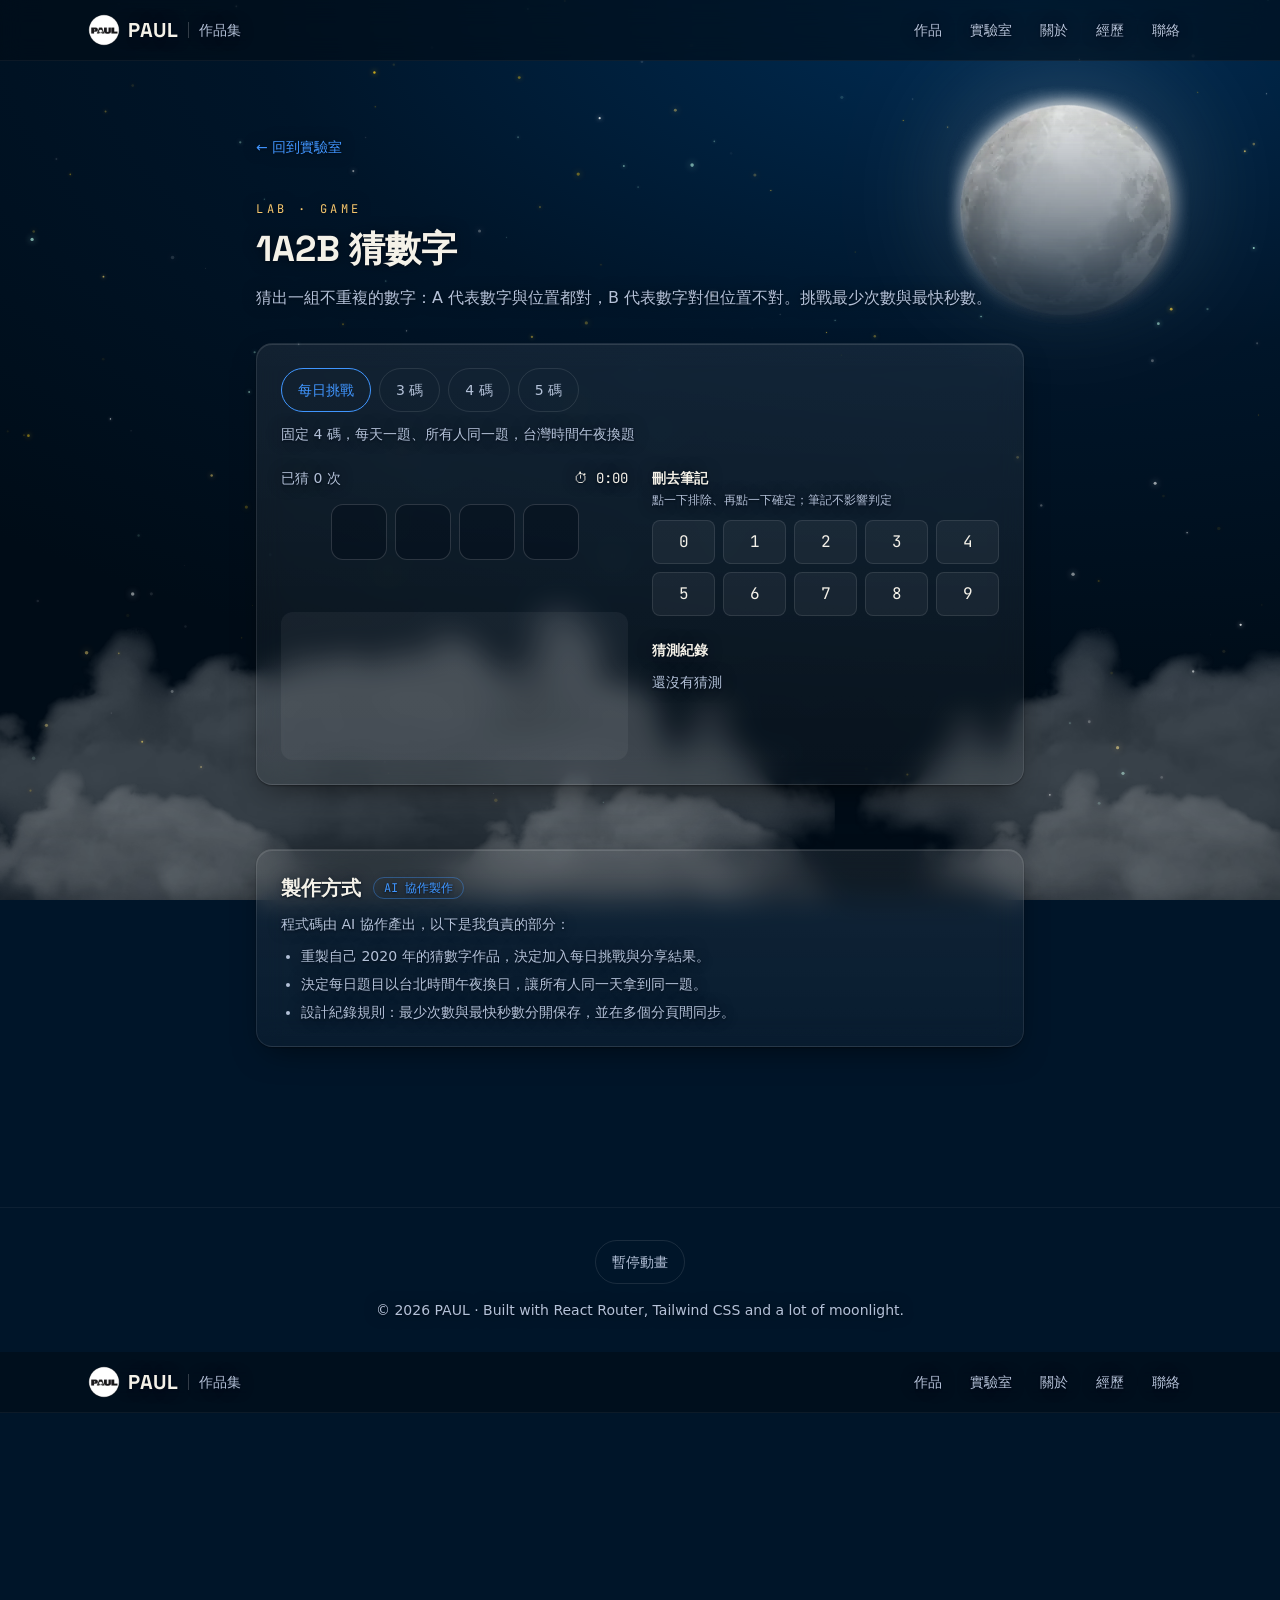
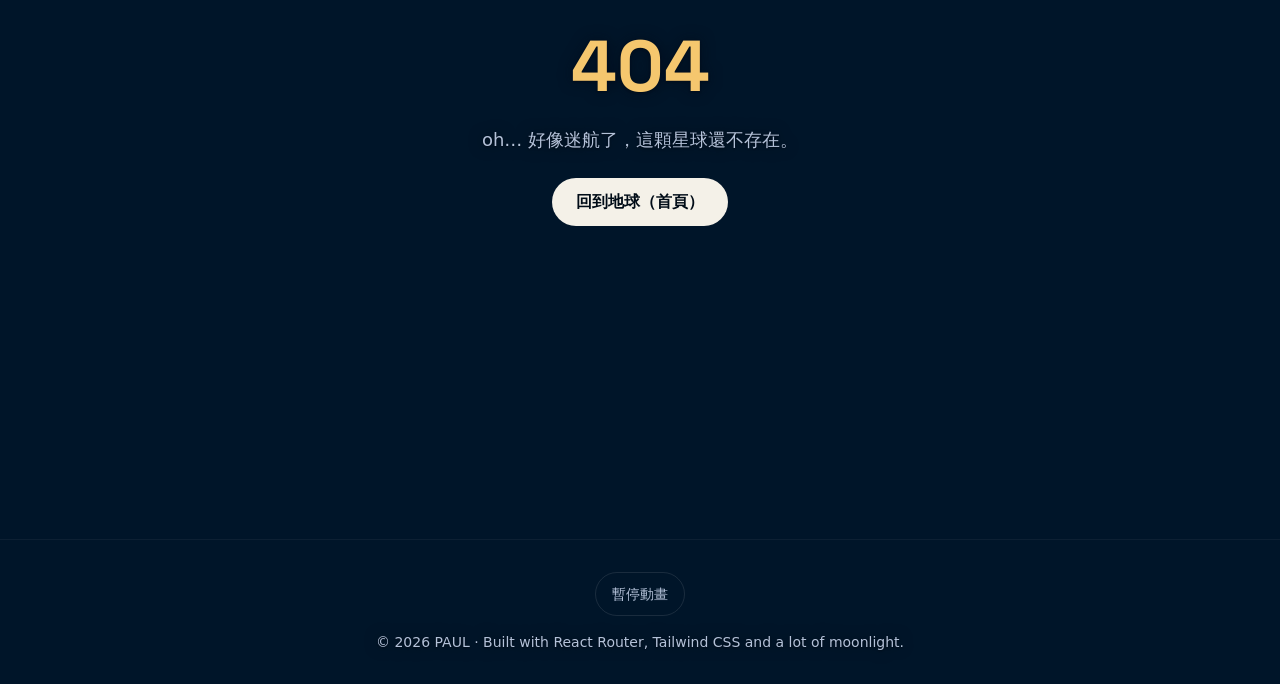
==== commit 94d2c040: "deploy: 2026-10-09T16:11Z" ====
--- a/lab/1a2b/index.html
+++ b/lab/1a2b/index.html
@@ -1,4 +1,4 @@
-<!DOCTYPE html><html lang="zh-Hant-TW"><head><meta charSet="utf-8"/><meta name="viewport" content="width=device-width, initial-scale=1"/><link rel="preload" as="image" imageSrcSet="/images/moon-320.webp 320w, /images/moon.webp 640w" imageSizes="(min-width: 640px) min(36vw, 20rem), min(38vw, 10rem)" fetchPriority="high"/><link rel="preload" as="image" href="/images/logo-96.webp"/><meta name="theme-color" content="#001529"/><title>1A2B 猜數字 ｜ PAUL</title><meta name="description" content="2020 年作品重製版，挑戰最少次數與最快秒數"/><meta property="og:type" content="website"/><meta property="og:locale" content="zh_TW"/><meta property="og:site_name" content="PAUL"/><meta property="og:title" content="1A2B 猜數字 ｜ PAUL"/><meta property="og:description" content="2020 年作品重製版，挑戰最少次數與最快秒數"/><meta property="og:image" content="https://sp112907.github.io/og.png"/><meta property="og:image:width" content="1200"/><meta property="og:image:height" content="630"/><meta property="og:image:alt" content="PAUL 作品集"/><meta name="twitter:card" content="summary_large_image"/><meta property="og:url" content="https://sp112907.github.io/lab/1a2b/"/><link rel="canonical" href="https://sp112907.github.io/lab/1a2b/"/><link rel="icon" href="/favicon.png" type="image/png"/><link rel="apple-touch-icon" href="/favicon.png"/><link rel="modulepreload" href="/assets/manifest-9a02d130.js"/><link rel="modulepreload" href="/assets/entry.client-B5BqJ0xN.js"/><link rel="modulepreload" href="/assets/jsx-runtime-Ch9_1wX5.js"/><link rel="modulepreload" href="/assets/react-dom-DnBz4KIt.js"/><link rel="modulepreload" href="/assets/root-0bJkDHz4.js"/><link rel="modulepreload" href="/assets/site-DSFREZqV.js"/><link rel="modulepreload" href="/assets/use-motion-allowed-De_7IsXq.js"/><link rel="modulepreload" href="/assets/profile-Dg-Nd1kG.js"/><link rel="modulepreload" href="/assets/moon-layout-Ddujqy3C.js"/><link rel="modulepreload" href="/assets/use-scroll-lock-DDJBdX3m.js"/><link rel="modulepreload" href="/assets/storage-DFMcvQ_6.js"/><link rel="modulepreload" href="/assets/lab.1a2b-B8VcBSut.js"/><link rel="modulepreload" href="/assets/use-copy-CxcpU2Ex.js"/><link rel="modulepreload" href="/assets/lab-CyisAGn5.js"/><link rel="modulepreload" href="/assets/seo-BEEh9Qex.js"/><link rel="modulepreload" href="/assets/making-of-JLt9hc9f.js"/><link rel="modulepreload" href="/assets/seeded-rng-D_hoxzGd.js"/><link rel="modulepreload" href="/assets/golden-5QnVuSSo.js"/><link rel="modulepreload" href="/assets/authorship-badge-CWkJg8IF.js"/><script>try{if(localStorage.getItem("paul:motion-paused")==="1")document.documentElement.dataset.motion="paused"}catch(e){}</script><link rel="stylesheet" href="/assets/root-BbkcwzlA.css"/></head><body><a href="#main" class="sr-only focus:not-sr-only focus:fixed focus:left-4 focus:top-4 focus:z-50 focus:rounded-md focus:bg-night-800 focus:px-4 focus:py-2">跳到主要內容</a><div aria-hidden="true" class="pointer-events-none fixed inset-0 -z-10 overflow-hidden bg-[radial-gradient(120%_80%_at_80%_0%,#002d55_0%,#001529_50%,#000c17_100%)]"><canvas class="absolute inset-0 h-full w-full"></canvas><div id="sky-flyers" class="absolute inset-0"></div><div class="absolute right-4 top-[4.75rem] z-[2] w-[38vw] max-w-[10rem] sm:right-[4vw] sm:top-[6vh] sm:w-[min(36vw,20rem)] sm:max-w-none"><div aria-hidden="true" class="absolute inset-[18%] rounded-full bg-night-900 shadow-[0_0_6px_2px_var(--color-night-900)]"></div><img id="night-moon" src="/images/moon.webp" srcSet="/images/moon-320.webp 320w, /images/moon.webp 640w" sizes="(min-width: 640px) min(36vw, 20rem), min(38vw, 10rem)" alt="" width="640" height="640" decoding="async" fetchPriority="high" class="relative block w-full drop-shadow-[0_0_60px_rgba(244,241,232,0.35)]"/></div></div><header class="sticky top-0 z-30 border-b border-white/5 bg-night-950/60 backdrop-blur-md"><div class="mx-auto flex max-w-6xl items-center justify-between gap-2 px-5 py-3 sm:gap-4 sm:px-6"><a aria-label="PAUL 作品集 首頁" class="shimmer flex min-h-11 shrink-0 items-center gap-2 font-display text-xl font-bold tracking-wide sm:min-h-0" href="/" data-discover="true"><img src="/images/logo-96.webp" alt="" width="32" height="32" class="h-8 w-8 rounded-full"/><span>PAUL</span><span aria-hidden="true" class="mx-0.5 h-4 w-px bg-white/20"></span><span class="font-sans text-sm font-medium tracking-normal text-muted">作品集</span></a><nav aria-label="主要導覽" class="hidden sm:block"><ul class="flex whitespace-nowrap text-sm sm:gap-1"><li><a href="/#projects" class="group block rounded-full px-2 py-2 text-muted sm:px-3 transition-colors hover:bg-white/5 hover:text-moon"><span class="shimmer-title">作品</span></a></li><li><a href="/#lab" class="group block rounded-full px-2 py-2 text-muted sm:px-3 transition-colors hover:bg-white/5 hover:text-moon"><span class="shimmer-title">實驗室</span></a></li><li><a href="/#about" class="group block rounded-full px-2 py-2 text-muted sm:px-3 transition-colors hover:bg-white/5 hover:text-moon"><span class="shimmer-title">關於</span></a></li><li><a href="/#experience" class="group block rounded-full px-2 py-2 text-muted sm:px-3 transition-colors hover:bg-white/5 hover:text-moon"><span class="shimmer-title">經歷</span></a></li><li><a href="/#contact" class="group block rounded-full px-2 py-2 text-muted sm:px-3 transition-colors hover:bg-white/5 hover:text-moon"><span class="shimmer-title">聯絡</span></a></li></ul></nav><button type="button" aria-label="開啟選單" aria-expanded="false" aria-controls="mobile-menu" class="glow-edge flex h-11 w-11 items-center justify-center rounded-full text-moon hover:bg-white/10 press:scale-[0.98] transition-transform sm:hidden"><svg aria-hidden="true" viewBox="0 0 24 24" width="24" height="24" fill="none" stroke="currentColor" stroke-width="2" stroke-linecap="round"><path d="M4 7h16M4 12h16M4 17h16"></path></svg></button><dialog id="mobile-menu" aria-label="選單" class="fixed inset-0 m-0 h-dvh max-h-none w-full max-w-none flex-col overscroll-contain border-0 bg-night-900/90 p-0 text-moon backdrop-blur-xl backdrop:bg-transparent open:flex sm:hidden"><div class="flex justify-end px-5 pt-3"><button type="button" aria-label="關閉選單" class="glow-edge flex h-11 w-11 items-center justify-center rounded-full text-moon hover:bg-white/10 press:scale-[0.98] transition-transform"><svg aria-hidden="true" viewBox="0 0 24 24" width="24" height="24" fill="none" stroke="currentColor" stroke-width="2" stroke-linecap="round"><path d="M6 6l12 12M18 6L6 18"></path></svg></button></div><nav aria-label="手機導覽" class="flex flex-1 flex-col justify-center px-8"><ul class="space-y-2"><li><a href="/#projects" style="--menu-i:0" class="group flex min-h-11 items-center py-2 font-display text-3xl font-bold text-moon hover:text-star press:scale-[0.98] transition-transform menu-stagger"><span class="shimmer-title">作品</span></a></li><li><a href="/#lab" style="--menu-i:1" class="group flex min-h-11 items-center py-2 font-display text-3xl font-bold text-moon hover:text-star press:scale-[0.98] transition-transform menu-stagger"><span class="shimmer-title">實驗室</span></a></li><li><a href="/#about" style="--menu-i:2" class="group flex min-h-11 items-center py-2 font-display text-3xl font-bold text-moon hover:text-star press:scale-[0.98] transition-transform menu-stagger"><span class="shimmer-title">關於</span></a></li><li><a href="/#experience" style="--menu-i:3" class="group flex min-h-11 items-center py-2 font-display text-3xl font-bold text-moon hover:text-star press:scale-[0.98] transition-transform menu-stagger"><span class="shimmer-title">經歷</span></a></li><li><a href="/#contact" style="--menu-i:4" class="group flex min-h-11 items-center py-2 font-display text-3xl font-bold text-moon hover:text-star press:scale-[0.98] transition-transform menu-stagger"><span class="shimmer-title">聯絡</span></a></li></ul></nav><div class="px-8 pb-10"><p class="inline-flex items-center gap-2 rounded-full border border-emerald-300/30 bg-emerald-300/10 px-4 py-1.5 text-sm text-emerald-200"><span aria-hidden="true" class="h-2 w-2 shrink-0 rounded-full bg-emerald-300 shadow-[0_0_10px] shadow-emerald-300"></span>正在尋找 Senior Software Engineer 機會（台中／遠端）</p></div></dialog></div></header><main id="main" class="mx-auto max-w-6xl px-5 sm:px-6"><div class="mx-auto max-w-3xl py-16"><a class="shimmer inline-flex min-h-11 items-center text-sm text-ice underline-offset-4 hover:underline" href="/#lab" data-discover="true">← 回到實驗室</a><div class="mt-8"><header class="mb-8"><p class="font-mono text-xs uppercase tracking-[0.3em] text-star">Lab · Game</p><h1 class="mt-3 font-display text-3xl font-bold sm:text-4xl">1A2B 猜數字</h1><p class="mt-4 leading-relaxed text-muted">猜出一組不重複的數字：A 代表數字與位置都對，B 代表數字對但位置不對。挑戰最少次數與最快秒數。</p><noscript><p class="mt-4 rounded-xl border border-star/40 px-4 py-3 text-sm text-star">這個遊戲需要 JavaScript 才能遊玩，請開啟後重新整理。</p></noscript></header><div class="glass-card glass-card--static rounded-2xl p-4 sm:p-6"><div role="tablist" aria-label="模式" class="flex flex-wrap gap-2"><button type="button" role="tab" id="bulls-tab-daily" aria-selected="true" aria-controls="bulls-panel" tabindex="0" class="glow-edge min-h-11 rounded-full border border-white/10 px-4 text-sm text-muted aria-selected:border-ice aria-selected:text-ice focus-visible:ring-2 focus-visible:ring-ice/40">每日挑戰</button><button type="button" role="tab" id="bulls-tab-3" aria-selected="false" aria-controls="bulls-panel" tabindex="-1" class="glow-edge min-h-11 rounded-full border border-white/10 px-4 text-sm text-muted aria-selected:border-ice aria-selected:text-ice focus-visible:ring-2 focus-visible:ring-ice/40">3 碼</button><button type="button" role="tab" id="bulls-tab-4" aria-selected="false" aria-controls="bulls-panel" tabindex="-1" class="glow-edge min-h-11 rounded-full border border-white/10 px-4 text-sm text-muted aria-selected:border-ice aria-selected:text-ice focus-visible:ring-2 focus-visible:ring-ice/40">4 碼</button><button type="button" role="tab" id="bulls-tab-5" aria-selected="false" aria-controls="bulls-panel" tabindex="-1" class="glow-edge min-h-11 rounded-full border border-white/10 px-4 text-sm text-muted aria-selected:border-ice aria-selected:text-ice focus-visible:ring-2 focus-visible:ring-ice/40">5 碼</button></div><div class="mt-3"><p class="text-sm text-muted">固定 4 碼，每天一題、所有人同一題，台灣時間午夜換題</p></div><div role="tabpanel" id="bulls-panel" aria-labelledby="bulls-tab-daily" class="mt-6 min-w-0"><div class="grid gap-6 md:grid-cols-2"><div class="space-y-4"><div class="flex items-center justify-between text-sm text-muted"><span>已猜 <!-- -->0<!-- --> 次</span><span role="timer" aria-label="經過時間" class="font-mono text-moon">⏱ <!-- -->0:00</span></div><p class="sr-only">目前輸入：</p><div aria-hidden="true" class="flex justify-center gap-2"><span data-testid="input-cell" class="flex size-12 items-center justify-center rounded-xl border font-mono text-2xl text-moon sm:size-14 border-white/15 bg-night-950/40"></span><span data-testid="input-cell" class="flex size-12 items-center justify-center rounded-xl border font-mono text-2xl text-moon sm:size-14 border-white/15 bg-night-950/40"></span><span data-testid="input-cell" class="flex size-12 items-center justify-center rounded-xl border font-mono text-2xl text-moon sm:size-14 border-white/15 bg-night-950/40"></span><span data-testid="input-cell" class="flex size-12 items-center justify-center rounded-xl border font-mono text-2xl text-moon sm:size-14 border-white/15 bg-night-950/40"></span></div><p role="alert" class="min-h-5 text-center text-sm text-star"></p><div data-testid="pad-placeholder" aria-hidden="true" class="h-37 rounded-xl bg-white/5"></div></div><div class="space-y-6"><div><h2 class="text-sm font-semibold text-moon">刪去筆記</h2><p class="mt-1 text-xs text-muted">點一下排除、再點一下確定；筆記不影響判定</p><div class="mt-3 grid grid-cols-5 gap-2 sm:grid-cols-10 md:grid-cols-5"><button type="button" aria-pressed="false" aria-label="數字 0：未標記" class="min-h-11 rounded-lg border bg-white/5 font-mono text-base focus-visible:ring-2 focus-visible:ring-ice/40 border-white/10 text-moon">0</button><button type="button" aria-pressed="false" aria-label="數字 1：未標記" class="min-h-11 rounded-lg border bg-white/5 font-mono text-base focus-visible:ring-2 focus-visible:ring-ice/40 border-white/10 text-moon">1</button><button type="button" aria-pressed="false" aria-label="數字 2：未標記" class="min-h-11 rounded-lg border bg-white/5 font-mono text-base focus-visible:ring-2 focus-visible:ring-ice/40 border-white/10 text-moon">2</button><button type="button" aria-pressed="false" aria-label="數字 3：未標記" class="min-h-11 rounded-lg border bg-white/5 font-mono text-base focus-visible:ring-2 focus-visible:ring-ice/40 border-white/10 text-moon">3</button><button type="button" aria-pressed="false" aria-label="數字 4：未標記" class="min-h-11 rounded-lg border bg-white/5 font-mono text-base focus-visible:ring-2 focus-visible:ring-ice/40 border-white/10 text-moon">4</button><button type="button" aria-pressed="false" aria-label="數字 5：未標記" class="min-h-11 rounded-lg border bg-white/5 font-mono text-base focus-visible:ring-2 focus-visible:ring-ice/40 border-white/10 text-moon">5</button><button type="button" aria-pressed="false" aria-label="數字 6：未標記" class="min-h-11 rounded-lg border bg-white/5 font-mono text-base focus-visible:ring-2 focus-visible:ring-ice/40 border-white/10 text-moon">6</button><button type="button" aria-pressed="false" aria-label="數字 7：未標記" class="min-h-11 rounded-lg border bg-white/5 font-mono text-base focus-visible:ring-2 focus-visible:ring-ice/40 border-white/10 text-moon">7</button><button type="button" aria-pressed="false" aria-label="數字 8：未標記" class="min-h-11 rounded-lg border bg-white/5 font-mono text-base focus-visible:ring-2 focus-visible:ring-ice/40 border-white/10 text-moon">8</button><button type="button" aria-pressed="false" aria-label="數字 9：未標記" class="min-h-11 rounded-lg border bg-white/5 font-mono text-base focus-visible:ring-2 focus-visible:ring-ice/40 border-white/10 text-moon">9</button></div></div><div><h2 class="text-sm font-semibold text-moon">猜測紀錄</h2><p role="status" aria-live="polite" aria-label="最新結果" class="sr-only"></p><p class="mt-3 text-sm text-muted">還沒有猜測</p><ol aria-label="猜測紀錄" class="mt-3 max-h-72 space-y-2 overflow-y-auto pr-1"></ol></div></div></div></div></div></div><section aria-labelledby="making-of-title" class="glass-card mt-16 rounded-2xl p-6"><div class="flex flex-wrap items-center gap-3"><h2 id="making-of-title" class="font-display text-xl font-semibold">製作方式</h2><span data-authorship="ai" class="inline-block rounded-full border px-2.5 py-0.5 font-mono text-xs border-ice/40 text-ice">AI 協作製作</span></div><p class="mt-3 text-sm text-muted">程式碼由 AI 協作產出，以下是我負責的部分：</p><ul class="mt-3 list-disc space-y-2 pl-5 text-sm text-muted"><li>重製自己 2020 年的猜數字作品，決定加入每日挑戰與分享結果。</li><li>決定每日題目以台北時間午夜換日，讓所有人同一天拿到同一題。</li><li>設計紀錄規則：最少次數與最快秒數分開保存，並在多個分頁間同步。</li></ul></section></div></main><footer class="mt-24 flex flex-col items-center gap-4 border-t border-white/5 px-4 py-8 text-center text-sm text-muted"><button type="button" aria-pressed="false" class="min-h-11 rounded-full border border-white/10 px-4 py-2 text-sm text-muted transition-[color,background-color,scale] hover:bg-white/5 hover:text-moon press:scale-[0.98]">暫停動畫</button><p>© <!-- -->2026<!-- --> PAUL · Built with React Router, Tailwind CSS and a lot of moonlight.</p></footer><script>((storageKey, restoreKey) => {
+<!DOCTYPE html><html lang="zh-Hant-TW"><head><meta charSet="utf-8"/><meta name="viewport" content="width=device-width, initial-scale=1"/><link rel="preload" as="image" imageSrcSet="/images/moon-320.webp 320w, /images/moon.webp 640w" imageSizes="(min-width: 640px) min(36vw, 20rem), min(38vw, 10rem)" fetchPriority="high"/><link rel="preload" as="image" href="/images/logo-96.webp"/><meta name="theme-color" content="#001529"/><title>1A2B 猜數字 ｜ PAUL</title><meta name="description" content="2020 年作品重製版，挑戰最少次數與最快秒數"/><meta property="og:type" content="website"/><meta property="og:locale" content="zh_TW"/><meta property="og:site_name" content="PAUL"/><meta property="og:title" content="1A2B 猜數字 ｜ PAUL"/><meta property="og:description" content="2020 年作品重製版，挑戰最少次數與最快秒數"/><meta property="og:image" content="https://sp112907.github.io/og.png"/><meta property="og:image:width" content="1200"/><meta property="og:image:height" content="630"/><meta property="og:image:alt" content="PAUL 作品集"/><meta name="twitter:card" content="summary_large_image"/><meta property="og:url" content="https://sp112907.github.io/lab/1a2b/"/><link rel="canonical" href="https://sp112907.github.io/lab/1a2b/"/><link rel="icon" href="/favicon.png" type="image/png"/><link rel="apple-touch-icon" href="/favicon.png"/><link rel="modulepreload" href="/assets/manifest-6546a816.js"/><link rel="modulepreload" href="/assets/entry.client-B5BqJ0xN.js"/><link rel="modulepreload" href="/assets/jsx-runtime-Ch9_1wX5.js"/><link rel="modulepreload" href="/assets/react-dom-DnBz4KIt.js"/><link rel="modulepreload" href="/assets/root-0bJkDHz4.js"/><link rel="modulepreload" href="/assets/site-DSFREZqV.js"/><link rel="modulepreload" href="/assets/use-motion-allowed-De_7IsXq.js"/><link rel="modulepreload" href="/assets/profile-Dg-Nd1kG.js"/><link rel="modulepreload" href="/assets/moon-layout-Ddujqy3C.js"/><link rel="modulepreload" href="/assets/use-scroll-lock-DDJBdX3m.js"/><link rel="modulepreload" href="/assets/storage-DFMcvQ_6.js"/><link rel="modulepreload" href="/assets/lab.1a2b-B8VcBSut.js"/><link rel="modulepreload" href="/assets/use-copy-CxcpU2Ex.js"/><link rel="modulepreload" href="/assets/lab-CyisAGn5.js"/><link rel="modulepreload" href="/assets/seo-BEEh9Qex.js"/><link rel="modulepreload" href="/assets/making-of-JLt9hc9f.js"/><link rel="modulepreload" href="/assets/seeded-rng-D_hoxzGd.js"/><link rel="modulepreload" href="/assets/golden-5QnVuSSo.js"/><link rel="modulepreload" href="/assets/authorship-badge-CWkJg8IF.js"/><script>try{if(localStorage.getItem("paul:motion-paused")==="1")document.documentElement.dataset.motion="paused"}catch(e){}</script><link rel="stylesheet" href="/assets/root-BbkcwzlA.css"/></head><body><a href="#main" class="sr-only focus:not-sr-only focus:fixed focus:left-4 focus:top-4 focus:z-50 focus:rounded-md focus:bg-night-800 focus:px-4 focus:py-2">跳到主要內容</a><div aria-hidden="true" class="pointer-events-none fixed inset-0 -z-10 overflow-hidden bg-[radial-gradient(120%_80%_at_80%_0%,#002d55_0%,#001529_50%,#000c17_100%)]"><canvas class="absolute inset-0 h-full w-full"></canvas><div id="sky-flyers" class="absolute inset-0"></div><div class="absolute right-4 top-[4.75rem] z-[2] w-[38vw] max-w-[10rem] sm:right-[4vw] sm:top-[6vh] sm:w-[min(36vw,20rem)] sm:max-w-none"><div aria-hidden="true" class="absolute inset-[18%] rounded-full bg-night-900 shadow-[0_0_6px_2px_var(--color-night-900)]"></div><img id="night-moon" src="/images/moon.webp" srcSet="/images/moon-320.webp 320w, /images/moon.webp 640w" sizes="(min-width: 640px) min(36vw, 20rem), min(38vw, 10rem)" alt="" width="640" height="640" decoding="async" fetchPriority="high" class="relative block w-full drop-shadow-[0_0_60px_rgba(244,241,232,0.35)]"/></div></div><header class="sticky top-0 z-30 border-b border-white/5 bg-night-950/60 backdrop-blur-md"><div class="mx-auto flex max-w-6xl items-center justify-between gap-2 px-5 py-3 sm:gap-4 sm:px-6"><a aria-label="PAUL 作品集 首頁" class="shimmer flex min-h-11 shrink-0 items-center gap-2 font-display text-xl font-bold tracking-wide sm:min-h-0" href="/" data-discover="true"><img src="/images/logo-96.webp" alt="" width="32" height="32" class="h-8 w-8 rounded-full"/><span>PAUL</span><span aria-hidden="true" class="mx-0.5 h-4 w-px bg-white/20"></span><span class="font-sans text-sm font-medium tracking-normal text-muted">作品集</span></a><nav aria-label="主要導覽" class="hidden sm:block"><ul class="flex whitespace-nowrap text-sm sm:gap-1"><li><a href="/#projects" class="group block rounded-full px-2 py-2 text-muted sm:px-3 transition-colors hover:bg-white/5 hover:text-moon"><span class="shimmer-title">作品</span></a></li><li><a href="/#lab" class="group block rounded-full px-2 py-2 text-muted sm:px-3 transition-colors hover:bg-white/5 hover:text-moon"><span class="shimmer-title">實驗室</span></a></li><li><a href="/#about" class="group block rounded-full px-2 py-2 text-muted sm:px-3 transition-colors hover:bg-white/5 hover:text-moon"><span class="shimmer-title">關於</span></a></li><li><a href="/#experience" class="group block rounded-full px-2 py-2 text-muted sm:px-3 transition-colors hover:bg-white/5 hover:text-moon"><span class="shimmer-title">經歷</span></a></li><li><a href="/#contact" class="group block rounded-full px-2 py-2 text-muted sm:px-3 transition-colors hover:bg-white/5 hover:text-moon"><span class="shimmer-title">聯絡</span></a></li></ul></nav><button type="button" aria-label="開啟選單" aria-expanded="false" aria-controls="mobile-menu" class="glow-edge flex h-11 w-11 items-center justify-center rounded-full text-moon hover:bg-white/10 press:scale-[0.98] transition-transform sm:hidden"><svg aria-hidden="true" viewBox="0 0 24 24" width="24" height="24" fill="none" stroke="currentColor" stroke-width="2" stroke-linecap="round"><path d="M4 7h16M4 12h16M4 17h16"></path></svg></button><dialog id="mobile-menu" aria-label="選單" class="fixed inset-0 m-0 h-dvh max-h-none w-full max-w-none flex-col overscroll-contain border-0 bg-night-900/90 p-0 text-moon backdrop-blur-xl backdrop:bg-transparent open:flex sm:hidden"><div class="flex justify-end px-5 pt-3"><button type="button" aria-label="關閉選單" class="glow-edge flex h-11 w-11 items-center justify-center rounded-full text-moon hover:bg-white/10 press:scale-[0.98] transition-transform"><svg aria-hidden="true" viewBox="0 0 24 24" width="24" height="24" fill="none" stroke="currentColor" stroke-width="2" stroke-linecap="round"><path d="M6 6l12 12M18 6L6 18"></path></svg></button></div><nav aria-label="手機導覽" class="flex flex-1 flex-col justify-center px-8"><ul class="space-y-2"><li><a href="/#projects" style="--menu-i:0" class="group flex min-h-11 items-center py-2 font-display text-3xl font-bold text-moon hover:text-star press:scale-[0.98] transition-transform menu-stagger"><span class="shimmer-title">作品</span></a></li><li><a href="/#lab" style="--menu-i:1" class="group flex min-h-11 items-center py-2 font-display text-3xl font-bold text-moon hover:text-star press:scale-[0.98] transition-transform menu-stagger"><span class="shimmer-title">實驗室</span></a></li><li><a href="/#about" style="--menu-i:2" class="group flex min-h-11 items-center py-2 font-display text-3xl font-bold text-moon hover:text-star press:scale-[0.98] transition-transform menu-stagger"><span class="shimmer-title">關於</span></a></li><li><a href="/#experience" style="--menu-i:3" class="group flex min-h-11 items-center py-2 font-display text-3xl font-bold text-moon hover:text-star press:scale-[0.98] transition-transform menu-stagger"><span class="shimmer-title">經歷</span></a></li><li><a href="/#contact" style="--menu-i:4" class="group flex min-h-11 items-center py-2 font-display text-3xl font-bold text-moon hover:text-star press:scale-[0.98] transition-transform menu-stagger"><span class="shimmer-title">聯絡</span></a></li></ul></nav><div class="px-8 pb-10"><p class="inline-flex items-center gap-2 rounded-full border border-emerald-300/30 bg-emerald-300/10 px-4 py-1.5 text-sm text-emerald-200"><span aria-hidden="true" class="h-2 w-2 shrink-0 rounded-full bg-emerald-300 shadow-[0_0_10px] shadow-emerald-300"></span>正在尋找 Senior Software Engineer 機會（台中／遠端）</p></div></dialog></div></header><main id="main" class="mx-auto max-w-6xl px-5 sm:px-6"><div class="mx-auto max-w-3xl py-16"><a class="shimmer inline-flex min-h-11 items-center text-sm text-ice underline-offset-4 hover:underline" href="/#lab" data-discover="true">← 回到實驗室</a><div class="mt-8"><header class="mb-8"><p class="font-mono text-xs uppercase tracking-[0.3em] text-star">Lab · Game</p><h1 class="mt-3 font-display text-3xl font-bold sm:text-4xl">1A2B 猜數字</h1><p class="mt-4 leading-relaxed text-muted">猜出一組不重複的數字：A 代表數字與位置都對，B 代表數字對但位置不對。挑戰最少次數與最快秒數。</p><noscript><p class="mt-4 rounded-xl border border-star/40 px-4 py-3 text-sm text-star">這個遊戲需要 JavaScript 才能遊玩，請開啟後重新整理。</p></noscript></header><div class="glass-card glass-card--static rounded-2xl p-4 sm:p-6"><div role="tablist" aria-label="模式" class="flex flex-wrap gap-2"><button type="button" role="tab" id="bulls-tab-daily" aria-selected="true" aria-controls="bulls-panel" tabindex="0" class="glow-edge min-h-11 rounded-full border border-white/10 px-4 text-sm text-muted aria-selected:border-ice aria-selected:text-ice focus-visible:ring-2 focus-visible:ring-ice/40">每日挑戰</button><button type="button" role="tab" id="bulls-tab-3" aria-selected="false" aria-controls="bulls-panel" tabindex="-1" class="glow-edge min-h-11 rounded-full border border-white/10 px-4 text-sm text-muted aria-selected:border-ice aria-selected:text-ice focus-visible:ring-2 focus-visible:ring-ice/40">3 碼</button><button type="button" role="tab" id="bulls-tab-4" aria-selected="false" aria-controls="bulls-panel" tabindex="-1" class="glow-edge min-h-11 rounded-full border border-white/10 px-4 text-sm text-muted aria-selected:border-ice aria-selected:text-ice focus-visible:ring-2 focus-visible:ring-ice/40">4 碼</button><button type="button" role="tab" id="bulls-tab-5" aria-selected="false" aria-controls="bulls-panel" tabindex="-1" class="glow-edge min-h-11 rounded-full border border-white/10 px-4 text-sm text-muted aria-selected:border-ice aria-selected:text-ice focus-visible:ring-2 focus-visible:ring-ice/40">5 碼</button></div><div class="mt-3"><p class="text-sm text-muted">固定 4 碼，每天一題、所有人同一題，台灣時間午夜換題</p></div><div role="tabpanel" id="bulls-panel" aria-labelledby="bulls-tab-daily" class="mt-6 min-w-0"><div class="grid gap-6 md:grid-cols-2"><div class="space-y-4"><div class="flex items-center justify-between text-sm text-muted"><span>已猜 <!-- -->0<!-- --> 次</span><span role="timer" aria-label="經過時間" class="font-mono text-moon">⏱ <!-- -->0:00</span></div><p class="sr-only">目前輸入：</p><div aria-hidden="true" class="flex justify-center gap-2"><span data-testid="input-cell" class="flex size-12 items-center justify-center rounded-xl border font-mono text-2xl text-moon sm:size-14 border-white/15 bg-night-950/40"></span><span data-testid="input-cell" class="flex size-12 items-center justify-center rounded-xl border font-mono text-2xl text-moon sm:size-14 border-white/15 bg-night-950/40"></span><span data-testid="input-cell" class="flex size-12 items-center justify-center rounded-xl border font-mono text-2xl text-moon sm:size-14 border-white/15 bg-night-950/40"></span><span data-testid="input-cell" class="flex size-12 items-center justify-center rounded-xl border font-mono text-2xl text-moon sm:size-14 border-white/15 bg-night-950/40"></span></div><p role="alert" class="min-h-5 text-center text-sm text-star"></p><div data-testid="pad-placeholder" aria-hidden="true" class="h-37 rounded-xl bg-white/5"></div></div><div class="space-y-6"><div><h2 class="text-sm font-semibold text-moon">刪去筆記</h2><p class="mt-1 text-xs text-muted">點一下排除、再點一下確定；筆記不影響判定</p><div class="mt-3 grid grid-cols-5 gap-2 sm:grid-cols-10 md:grid-cols-5"><button type="button" aria-pressed="false" aria-label="數字 0：未標記" class="min-h-11 rounded-lg border bg-white/5 font-mono text-base focus-visible:ring-2 focus-visible:ring-ice/40 border-white/10 text-moon">0</button><button type="button" aria-pressed="false" aria-label="數字 1：未標記" class="min-h-11 rounded-lg border bg-white/5 font-mono text-base focus-visible:ring-2 focus-visible:ring-ice/40 border-white/10 text-moon">1</button><button type="button" aria-pressed="false" aria-label="數字 2：未標記" class="min-h-11 rounded-lg border bg-white/5 font-mono text-base focus-visible:ring-2 focus-visible:ring-ice/40 border-white/10 text-moon">2</button><button type="button" aria-pressed="false" aria-label="數字 3：未標記" class="min-h-11 rounded-lg border bg-white/5 font-mono text-base focus-visible:ring-2 focus-visible:ring-ice/40 border-white/10 text-moon">3</button><button type="button" aria-pressed="false" aria-label="數字 4：未標記" class="min-h-11 rounded-lg border bg-white/5 font-mono text-base focus-visible:ring-2 focus-visible:ring-ice/40 border-white/10 text-moon">4</button><button type="button" aria-pressed="false" aria-label="數字 5：未標記" class="min-h-11 rounded-lg border bg-white/5 font-mono text-base focus-visible:ring-2 focus-visible:ring-ice/40 border-white/10 text-moon">5</button><button type="button" aria-pressed="false" aria-label="數字 6：未標記" class="min-h-11 rounded-lg border bg-white/5 font-mono text-base focus-visible:ring-2 focus-visible:ring-ice/40 border-white/10 text-moon">6</button><button type="button" aria-pressed="false" aria-label="數字 7：未標記" class="min-h-11 rounded-lg border bg-white/5 font-mono text-base focus-visible:ring-2 focus-visible:ring-ice/40 border-white/10 text-moon">7</button><button type="button" aria-pressed="false" aria-label="數字 8：未標記" class="min-h-11 rounded-lg border bg-white/5 font-mono text-base focus-visible:ring-2 focus-visible:ring-ice/40 border-white/10 text-moon">8</button><button type="button" aria-pressed="false" aria-label="數字 9：未標記" class="min-h-11 rounded-lg border bg-white/5 font-mono text-base focus-visible:ring-2 focus-visible:ring-ice/40 border-white/10 text-moon">9</button></div></div><div><h2 class="text-sm font-semibold text-moon">猜測紀錄</h2><p role="status" aria-live="polite" aria-label="最新結果" class="sr-only"></p><p class="mt-3 text-sm text-muted">還沒有猜測</p><ol aria-label="猜測紀錄" class="mt-3 max-h-72 space-y-2 overflow-y-auto pr-1"></ol></div></div></div></div></div></div><section aria-labelledby="making-of-title" class="glass-card mt-16 rounded-2xl p-6"><div class="flex flex-wrap items-center gap-3"><h2 id="making-of-title" class="font-display text-xl font-semibold">製作方式</h2><span data-authorship="ai" class="inline-block rounded-full border px-2.5 py-0.5 font-mono text-xs border-ice/40 text-ice">AI 協作製作</span></div><p class="mt-3 text-sm text-muted">程式碼由 AI 協作產出，以下是我負責的部分：</p><ul class="mt-3 list-disc space-y-2 pl-5 text-sm text-muted"><li>重製自己 2020 年的猜數字作品，決定加入每日挑戰與分享結果。</li><li>決定每日題目以台北時間午夜換日，讓所有人同一天拿到同一題。</li><li>設計紀錄規則：最少次數與最快秒數分開保存，並在多個分頁間同步。</li></ul></section></div></main><footer class="mt-24 flex flex-col items-center gap-4 border-t border-white/5 px-4 py-8 text-center text-sm text-muted"><button type="button" aria-pressed="false" class="min-h-11 rounded-full border border-white/10 px-4 py-2 text-sm text-muted transition-[color,background-color,scale] hover:bg-white/5 hover:text-moon press:scale-[0.98]">暫停動畫</button><p>© <!-- -->2026<!-- --> PAUL · Built with React Router, Tailwind CSS and a lot of moonlight.</p></footer><script>((storageKey, restoreKey) => {
 		if (!window.history.state || !window.history.state.key) {
 			let key = Math.random().toString(32).slice(2);
 			window.history.replaceState({ key }, "");
@@ -10,7 +10,7 @@
 			console.error(error);
 			sessionStorage.removeItem(storageKey);
 		}
-	})("react-router-scroll-positions", null)</script><script>window.__reactRouterContext = {"basename":"/","future":{"unstable_enableNodeReadableStream":false,"unstable_optimizeDeps":false},"routeDiscovery":{"mode":"initial"},"ssr":false,"isSpaMode":false};window.__reactRouterContext.stream = new ReadableStream({start(controller){window.__reactRouterContext.streamController = controller;}}).pipeThrough(new TextEncoderStream());</script><script type="module" async="">import "/assets/manifest-9a02d130.js";
+	})("react-router-scroll-positions", null)</script><script>window.__reactRouterContext = {"basename":"/","future":{"unstable_enableNodeReadableStream":false,"unstable_optimizeDeps":false},"routeDiscovery":{"mode":"initial"},"ssr":false,"isSpaMode":false};window.__reactRouterContext.stream = new ReadableStream({start(controller){window.__reactRouterContext.streamController = controller;}}).pipeThrough(new TextEncoderStream());</script><script type="module" async="">import "/assets/manifest-6546a816.js";
 import * as route0 from "/assets/root-0bJkDHz4.js";
 import * as route1 from "/assets/lab.1a2b-B8VcBSut.js";
   
